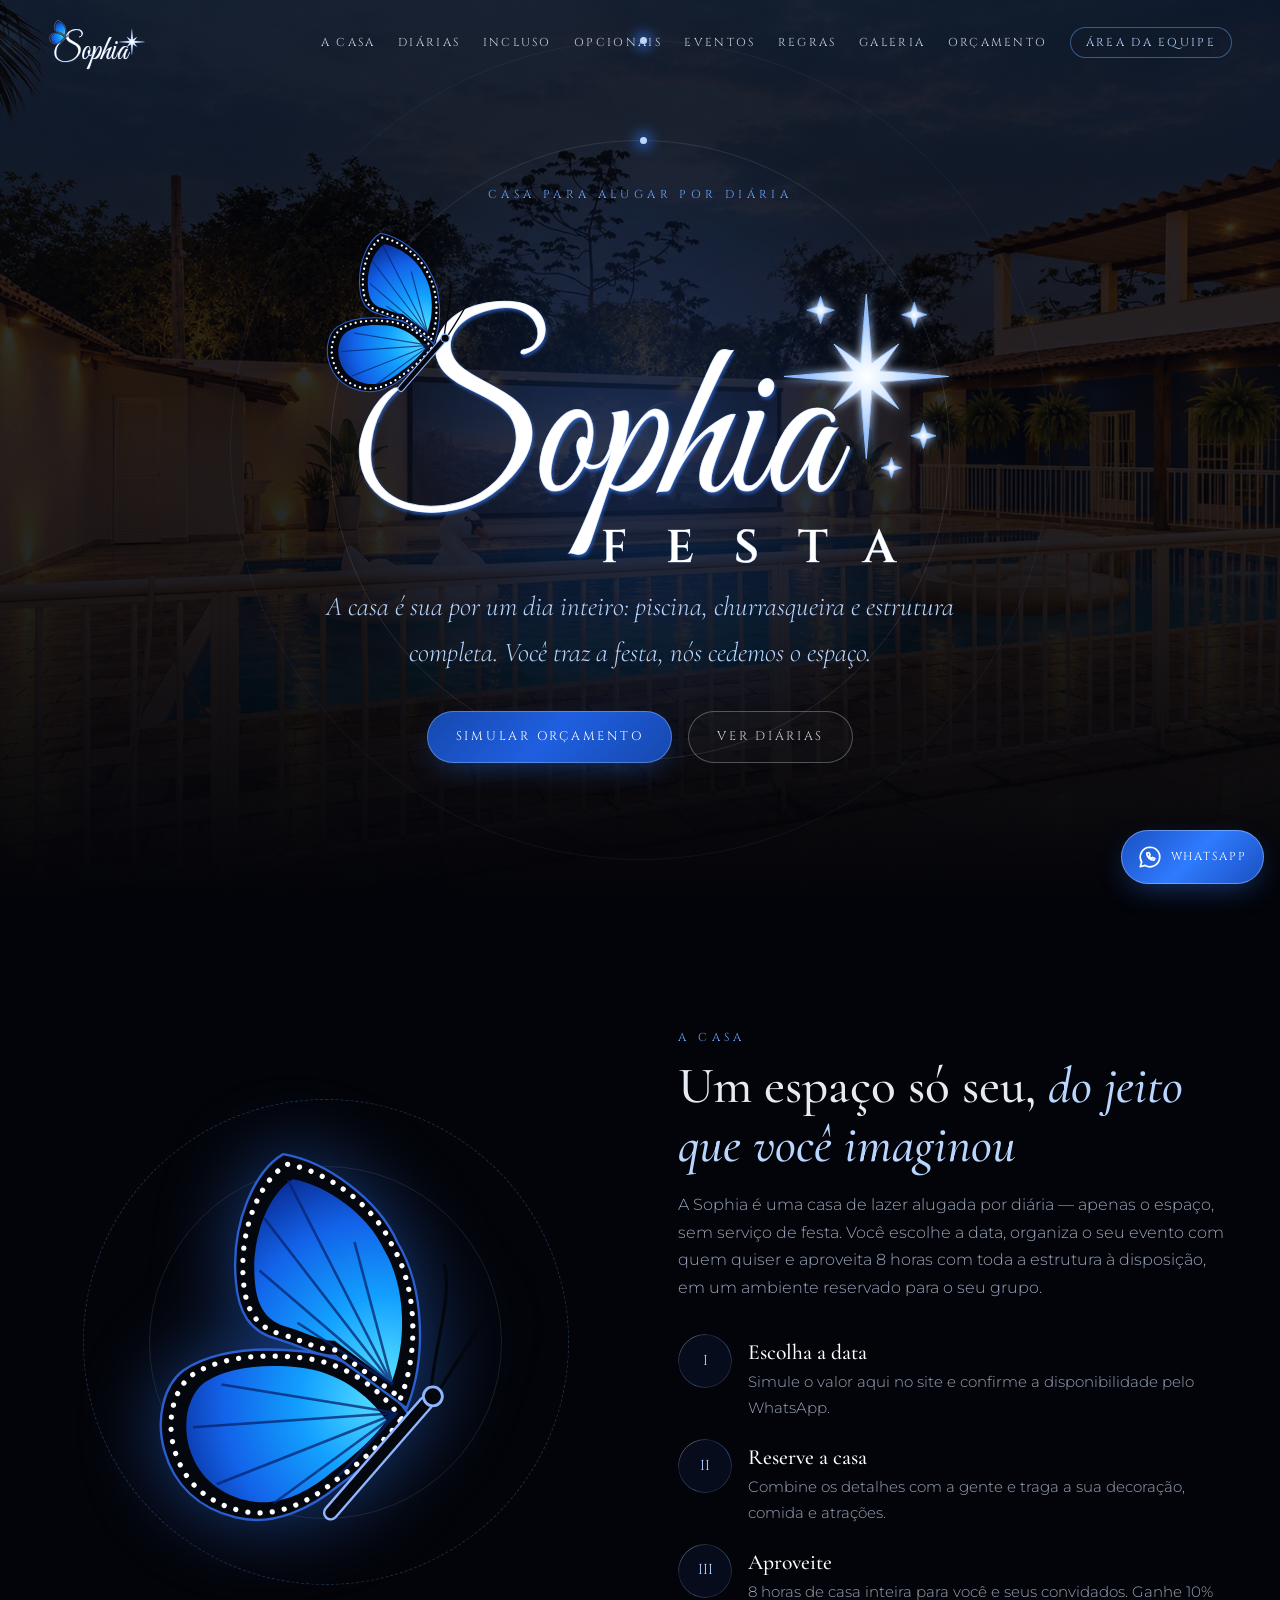
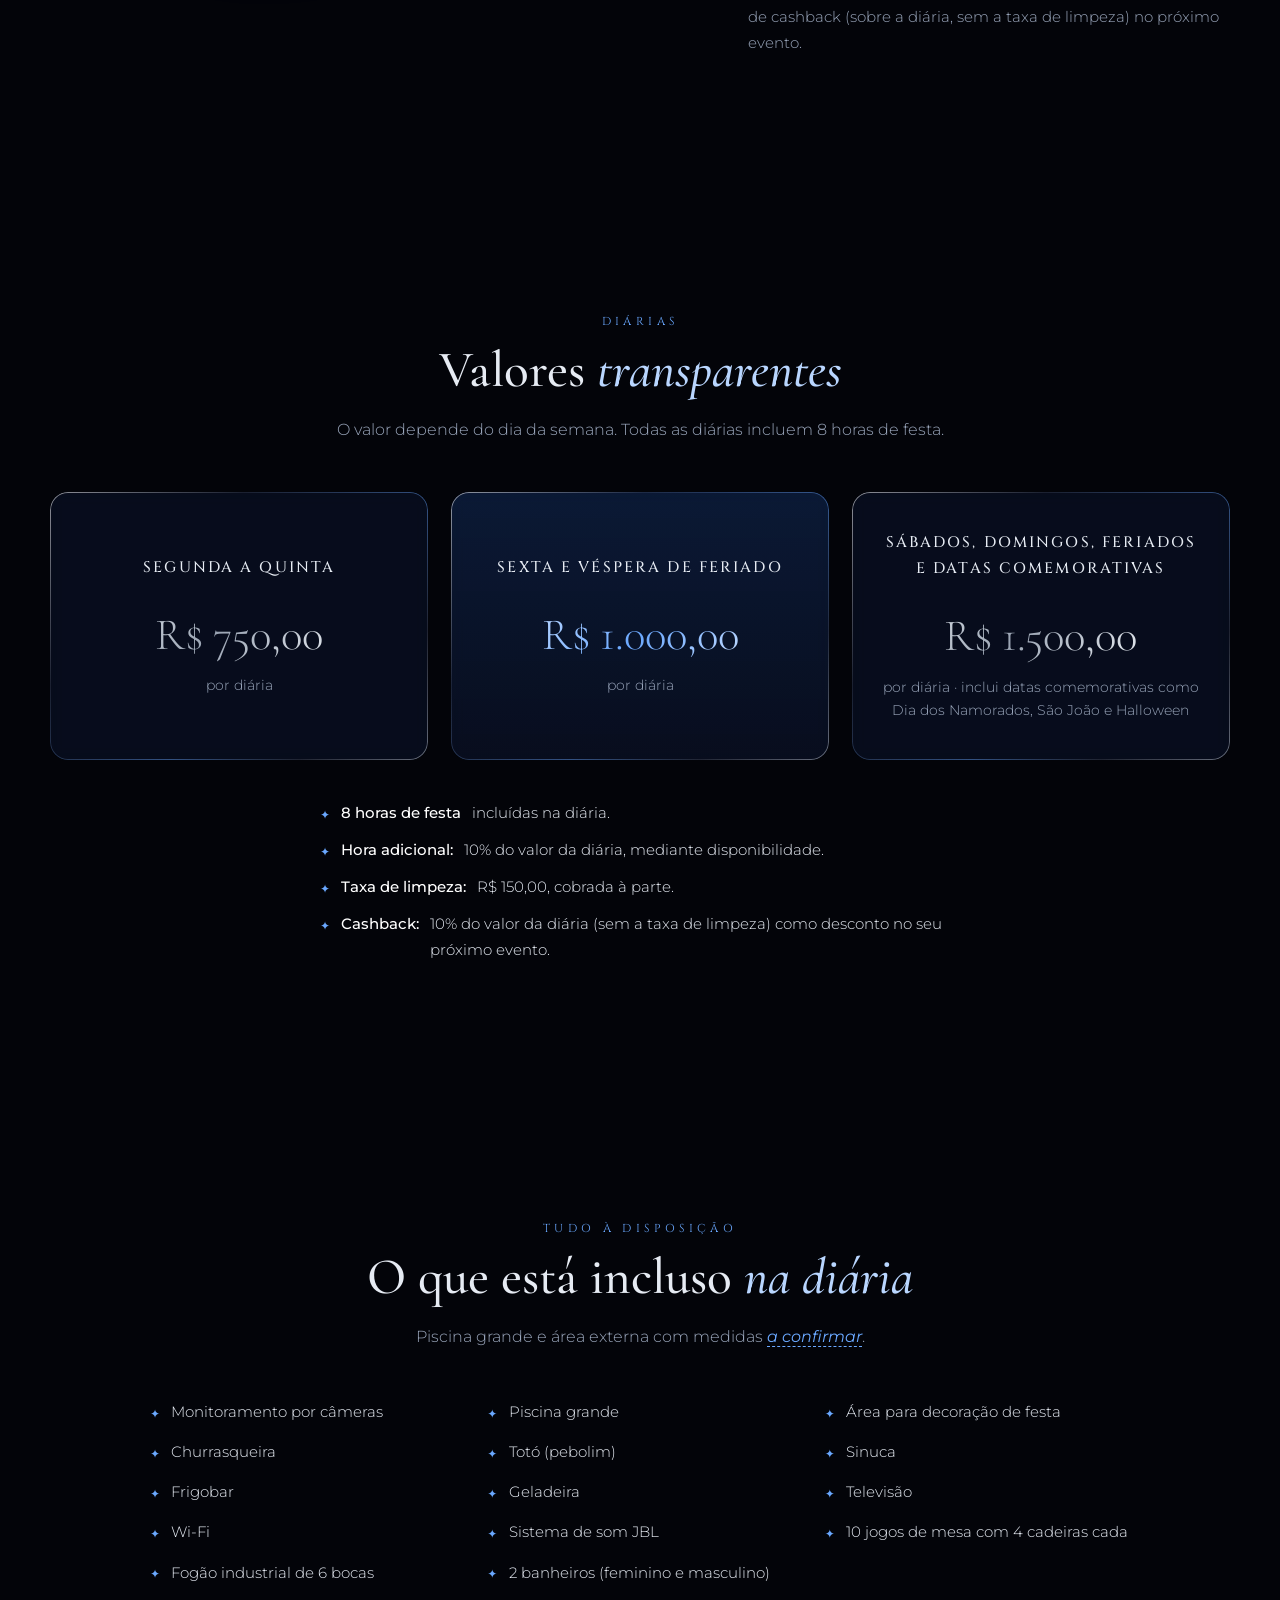
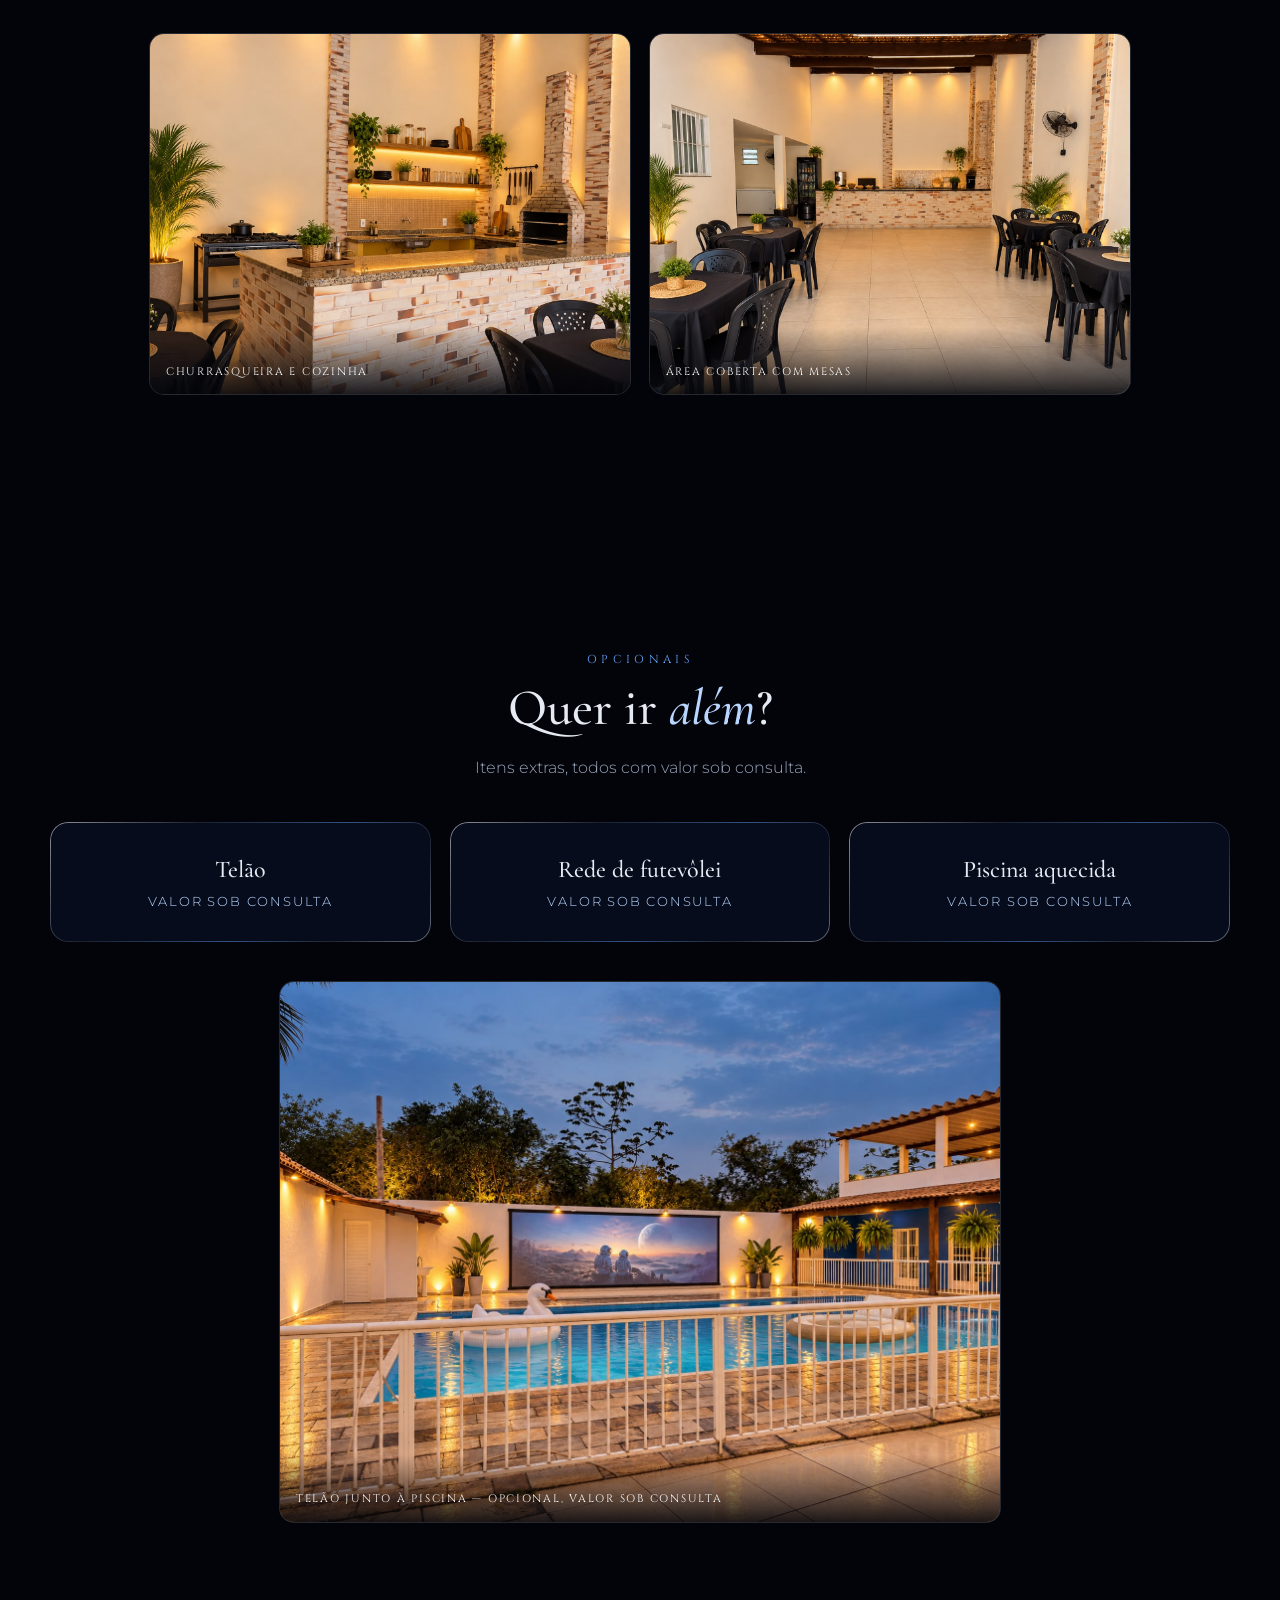
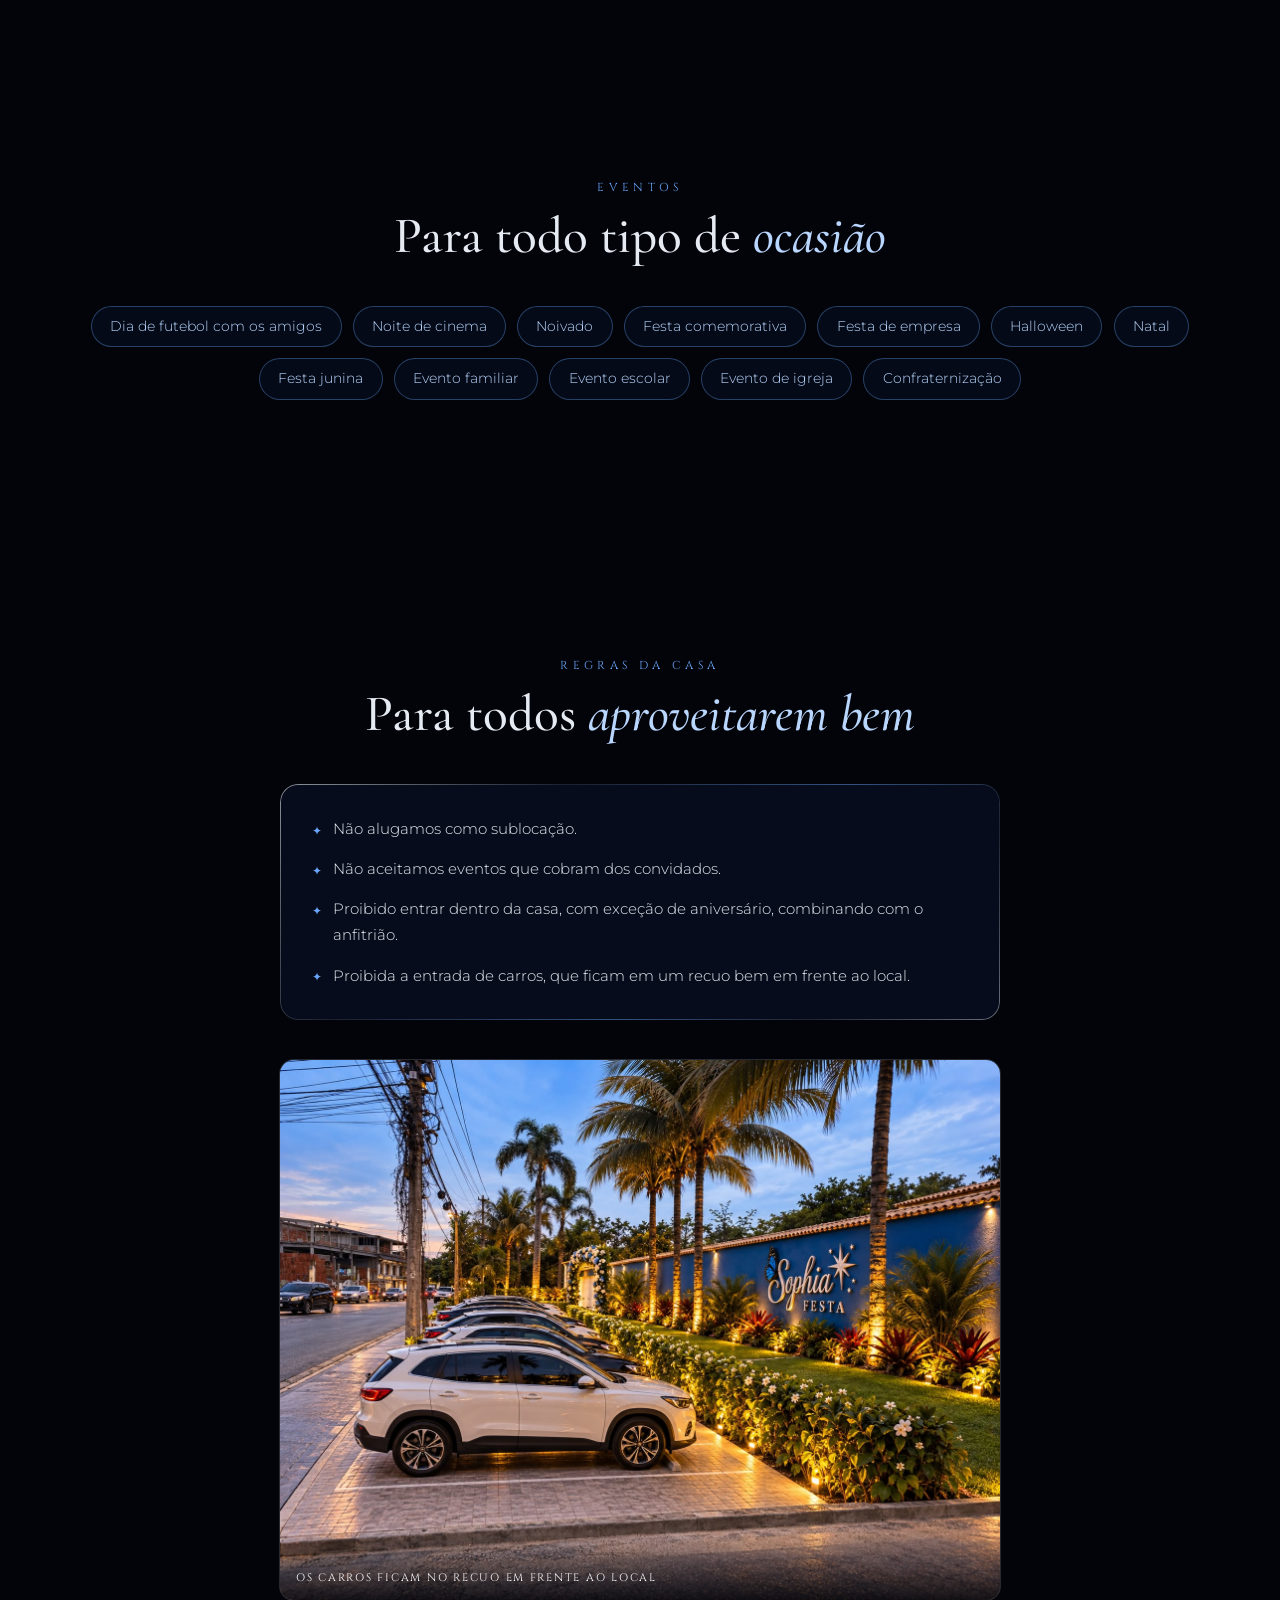
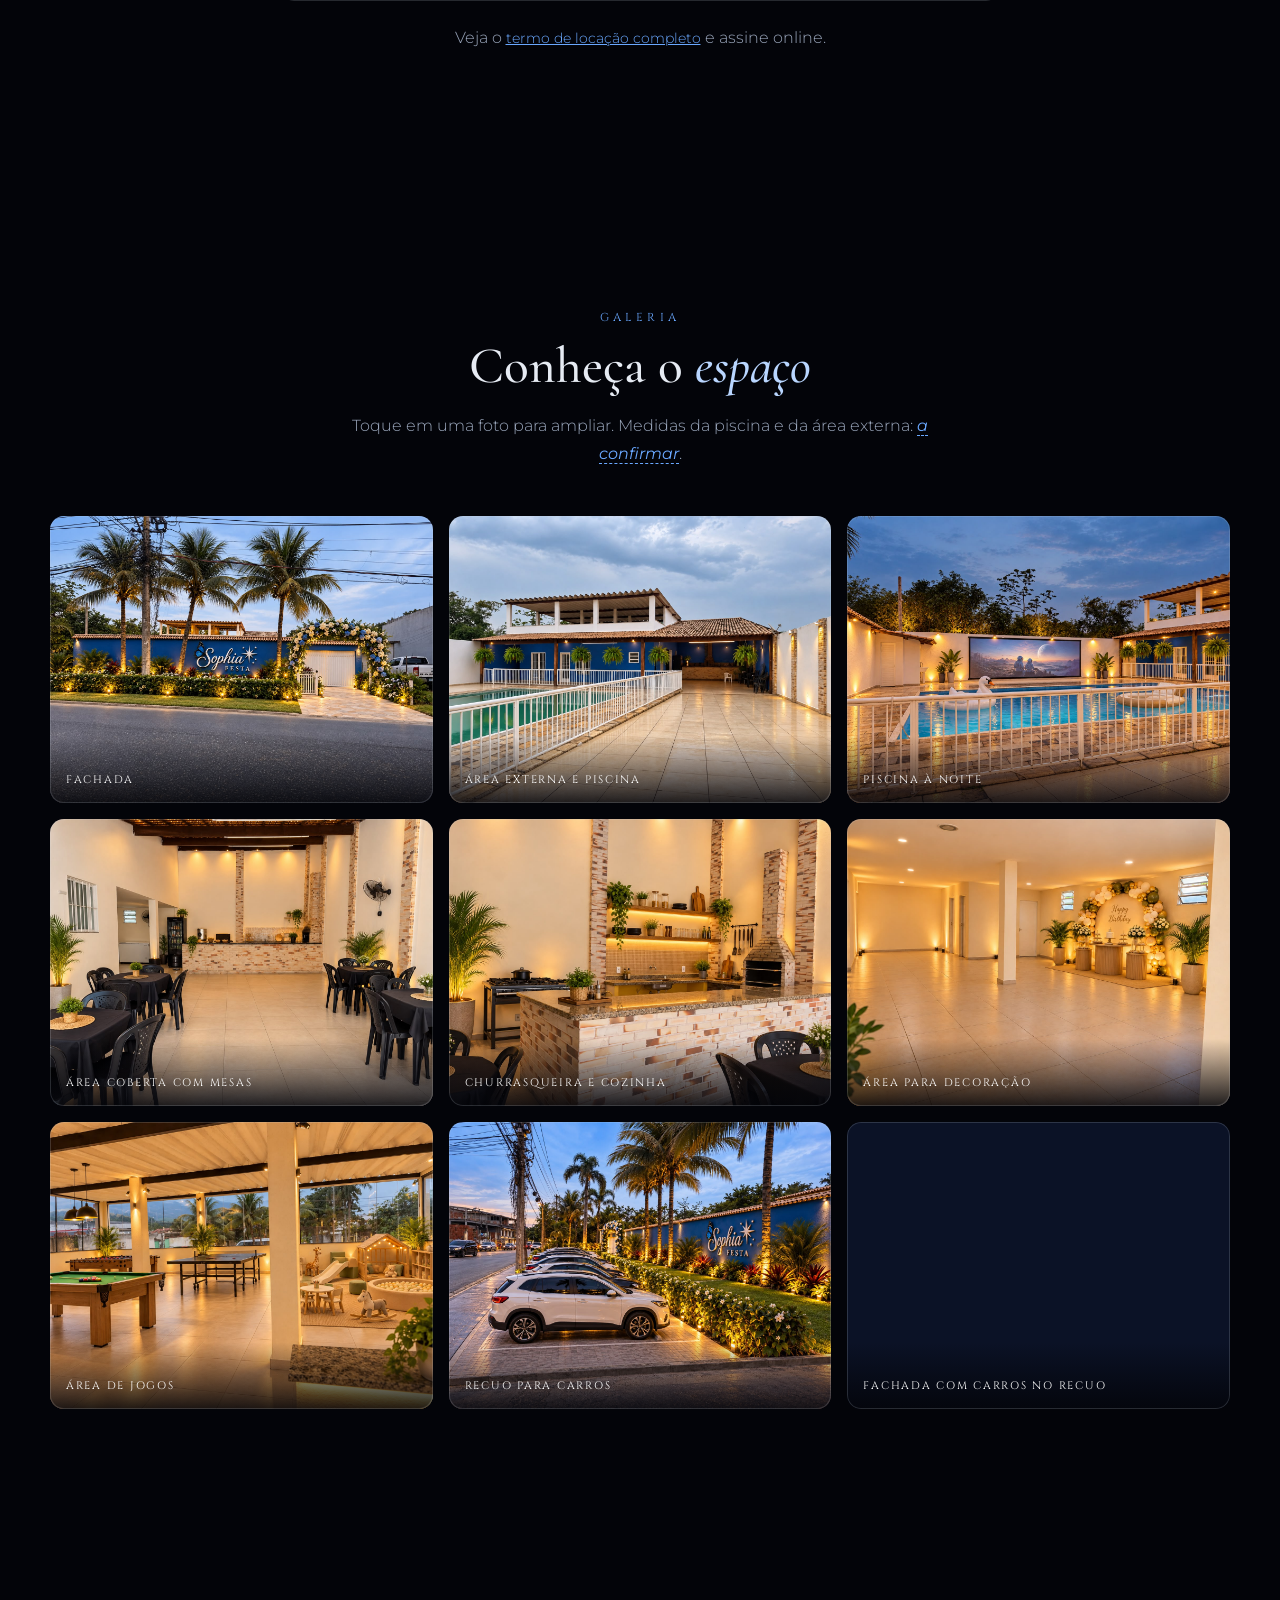
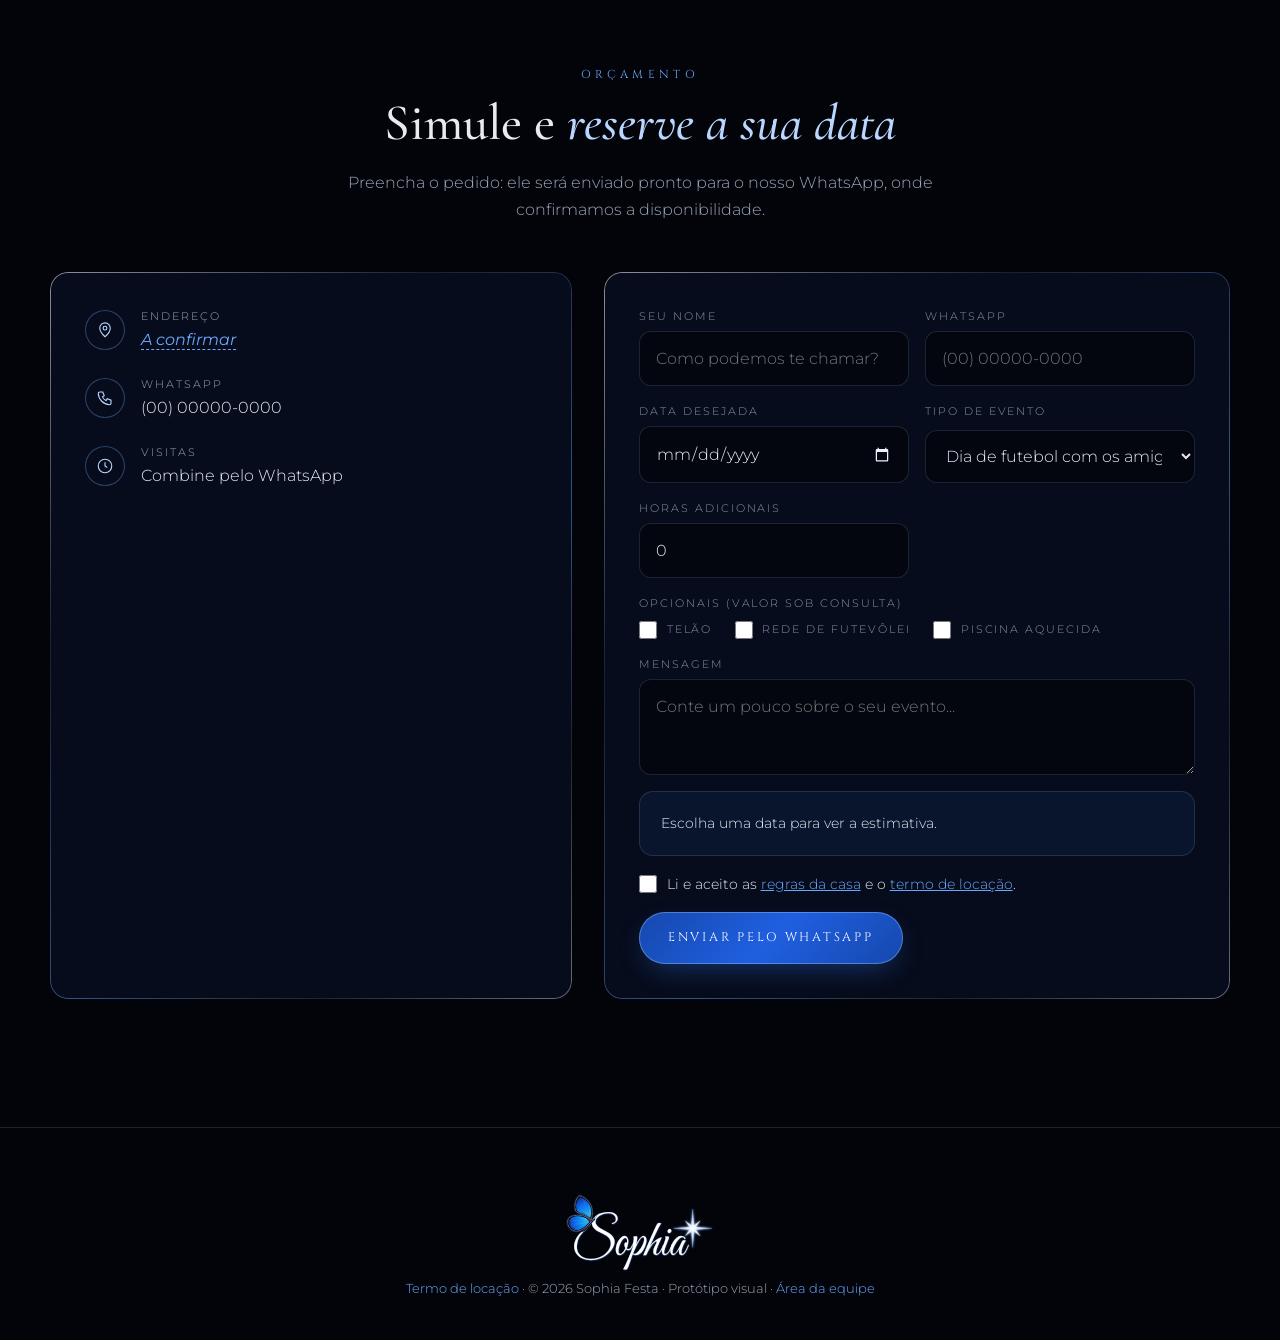
==== index.html @ 6a20c894 "Aplica a logo oficial e o nome Sophia Festa - brand.js: logo redesenhada em SVG a partir da arte ofi" ====
<!doctype html>
<html lang="pt-BR">
<head>
  <meta charset="utf-8">
  <meta name="viewport" content="width=device-width, initial-scale=1">
  <title>Sophia Festa — Casa para alugar por diária</title>
  <meta name="description" content="Sophia Festa — aluguel de casa por diária para festas, churrascos e confraternizações. Piscina, churrasqueira, som JBL e estrutura completa. Só o espaço, você faz a festa.">
  <link rel="preconnect" href="https://fonts.googleapis.com">
  <link rel="preconnect" href="https://fonts.gstatic.com" crossorigin>
  <link href="https://fonts.googleapis.com/css2?family=Cinzel:wght@400;500;600&family=Cormorant+Garamond:ital,wght@0,400;0,500;1,400;1,500&family=Great+Vibes&family=Montserrat:wght@300;400;500&display=swap" rel="stylesheet">
  <link rel="preload" as="image" href="img/piscina-telao.jpg">
  <link rel="stylesheet" href="css/style.css">
</head>
<body>
  <div class="sky"></div>
  <canvas id="stars"></canvas>
  <div id="flutter"></div>

  <!-- NAVEGAÇÃO -->
  <nav class="nav">
    <a href="#inicio" class="nav-logo" data-logo="mark" aria-label="Início"></a>
    <button class="nav-toggle" aria-label="Abrir menu" aria-expanded="false" aria-controls="nav-links"><span></span><span></span><span></span></button>
    <ul class="nav-links" id="nav-links">
      <li><a href="#essencia">A casa</a></li>
      <li><a href="#diarias">Diárias</a></li>
      <li><a href="#incluso">Incluso</a></li>
      <li><a href="#opcionais">Opcionais</a></li>
      <li><a href="#eventos">Eventos</a></li>
      <li><a href="#regras">Regras</a></li>
      <li><a href="#galeria">Galeria</a></li>
      <li><a href="#contato">Orçamento</a></li>
      <li><a href="agenda.html" class="staff-link">Área da equipe</a></li>
    </ul>
  </nav>

  <!-- HERO -->
  <header class="hero" id="inicio">
    <img class="hero-bg" src="img/piscina-telao.jpg" alt="" width="1448" height="1086" fetchpriority="high" decoding="async">
    <div class="hero-halo"></div>
    <div class="hero-ring"></div>
    <div class="hero-ring r2"></div>
    <div class="hero-inner">
      <p class="eyebrow">Casa para alugar por diária</p>
      <div data-logo="big"></div>
      <p class="hero-tagline">A casa é sua por um dia inteiro: piscina, churrasqueira e estrutura completa. Você traz a festa, nós cedemos o espaço.</p>
      <div class="hero-actions">
        <a href="#contato" class="btn btn-primary">Simular orçamento</a>
        <a href="#diarias" class="btn btn-ghost">Ver diárias</a>
      </div>
    </div>
    <div class="scroll-hint">DESCUBRA</div>
  </header>

  <!-- ESSÊNCIA -->
  <section id="essencia">
    <div class="container symbol-grid">
      <div class="symbol-art reveal">
        <div class="orbit"></div>
        <div class="orbit o2"></div>
        <div class="big-fly" data-butterfly></div>
      </div>
      <div class="reveal">
        <p class="eyebrow">A casa</p>
        <h2 class="section-title">Um espaço só seu, <em>do jeito que você imaginou</em></h2>
        <p class="lead" style="margin:0">A Sophia é uma casa de lazer alugada por diária — apenas o espaço, sem serviço de festa. Você escolhe a data, organiza o seu evento com quem quiser e aproveita 8 horas com toda a estrutura à disposição, em um ambiente reservado para o seu grupo.</p>

        <div class="stages">
          <div class="stage">
            <div class="stage-icon metal-frame">I</div>
            <div><h4>Escolha a data</h4><p>Simule o valor aqui no site e confirme a disponibilidade pelo WhatsApp.</p></div>
          </div>
          <div class="stage">
            <div class="stage-icon metal-frame">II</div>
            <div><h4>Reserve a casa</h4><p>Combine os detalhes com a gente e traga a sua decoração, comida e atrações.</p></div>
          </div>
          <div class="stage">
            <div class="stage-icon metal-frame">III</div>
            <div><h4>Aproveite</h4><p>8 horas de casa inteira para você e seus convidados. Ganhe 10% de cashback (sobre a diária, sem a taxa de limpeza) no próximo evento.</p></div>
          </div>
        </div>
      </div>
    </div>
  </section>

  <!-- DIÁRIAS -->
  <section id="diarias">
    <div class="container center">
      <p class="eyebrow reveal">Diárias</p>
      <h2 class="section-title reveal">Valores <em>transparentes</em></h2>
      <p class="lead reveal">O valor depende do dia da semana. Todas as diárias incluem 8 horas de festa.</p>

      <div class="rates">
        <div class="rate metal-frame reveal">
          <h3>Segunda a quinta</h3>
          <p class="rate-price metal-text">R$ 750,00</p>
          <p class="rate-sub">por diária</p>
        </div>
        <div class="rate featured metal-frame reveal">
          <h3>Sexta e véspera de feriado</h3>
          <p class="rate-price metal-blue-text">R$ 1.000,00</p>
          <p class="rate-sub">por diária</p>
        </div>
        <div class="rate metal-frame reveal">
          <h3>Sábados, domingos, feriados e datas comemorativas</h3>
          <p class="rate-price metal-text">R$ 1.500,00</p>
          <p class="rate-sub">por diária · inclui datas comemorativas como Dia dos Namorados, São João e Halloween</p>
        </div>
      </div>

      <ul class="terms reveal">
        <li><strong>8 horas de festa</strong> incluídas na diária.</li>
        <li><strong>Hora adicional:</strong> 10% do valor da diária, mediante disponibilidade.</li>
        <li><strong>Taxa de limpeza:</strong> R$ 150,00, cobrada à parte.</li>
        <li><strong>Cashback:</strong> 10% do valor da diária (sem a taxa de limpeza) como desconto no seu próximo evento.</li>
      </ul>
    </div>
  </section>

  <!-- O QUE ESTÁ INCLUSO -->
  <section id="incluso">
    <div class="container center">
      <p class="eyebrow reveal">Tudo à disposição</p>
      <h2 class="section-title reveal">O que está incluso <em>na diária</em></h2>
      <p class="lead reveal">Piscina grande e área externa com medidas <strong class="tbc">a confirmar</strong>.</p>
      <ul class="check-grid reveal" id="included-list"></ul>
      <div class="fig-row">
        <figure class="photo-fig reveal"><img src="img/churrasqueira-cozinha.jpg" alt="Balcão de granito com churrasqueira de tijolos e fogão industrial" width="1448" height="1086" loading="lazy" decoding="async"><figcaption>Churrasqueira e cozinha</figcaption></figure>
        <figure class="photo-fig reveal"><img src="img/salao-mesas.jpg" alt="Área coberta com mesas de toalha preta e cadeiras pretas, balcão ao fundo" width="1448" height="1086" loading="lazy" decoding="async"><figcaption>Área coberta com mesas</figcaption></figure>
      </div>
    </div>
  </section>

  <!-- OPCIONAIS -->
  <section id="opcionais">
    <div class="container center">
      <p class="eyebrow reveal">Opcionais</p>
      <h2 class="section-title reveal">Quer ir <em>além</em>?</h2>
      <p class="lead reveal">Itens extras, todos com valor sob consulta.</p>
      <div class="optionals" id="optionals-list"></div>
      <figure class="photo-fig single reveal"><img src="img/piscina-telao.jpg" alt="Piscina à noite com telão na parede ao fundo" width="1448" height="1086" loading="lazy" decoding="async"><figcaption>Telão junto à piscina — opcional, valor sob consulta</figcaption></figure>
    </div>
  </section>

  <!-- TIPOS DE EVENTO -->
  <section id="eventos">
    <div class="container center">
      <p class="eyebrow reveal">Eventos</p>
      <h2 class="section-title reveal">Para todo tipo de <em>ocasião</em></h2>
      <ul class="chips reveal" id="events-list"></ul>
    </div>
  </section>

  <!-- REGRAS -->
  <section id="regras">
    <div class="container center">
      <p class="eyebrow reveal">Regras da casa</p>
      <h2 class="section-title reveal">Para todos <em>aproveitarem bem</em></h2>
      <ul class="rules metal-frame reveal" id="rules-list"></ul>
      <figure class="photo-fig single reveal"><img src="img/recuo-estacionamento.jpg" alt="Recuo em frente ao local, com carros estacionados ao lado do muro azul com o letreiro" width="1448" height="1086" loading="lazy" decoding="async"><figcaption>Os carros ficam no recuo em frente ao local</figcaption></figure>
      <p class="lead reveal" style="margin-top:1.5rem">Veja o <a class="inline-link" href="contrato.html">termo de locação completo</a> e assine online.</p>
    </div>
  </section>

  <!-- GALERIA -->
  <section id="galeria">
    <div class="container center">
      <p class="eyebrow reveal">Galeria</p>
      <h2 class="section-title reveal">Conheça o <em>espaço</em></h2>
      <p class="lead reveal">Toque em uma foto para ampliar. Medidas da piscina e da área externa: <strong class="tbc">a confirmar</strong>.</p>
      <div class="gallery reveal" id="gallery">
        <button type="button" class="g first" data-lightbox aria-label="Ampliar foto: Fachada"><img src="img/fachada.jpg" alt="Fachada ao entardecer, com muro azul e letreiro, palmeiras e arco de flores no portão" width="1448" height="1086" loading="lazy" decoding="async"><span class="g-cap">Fachada</span></button>
        <button type="button" class="g" data-lightbox aria-label="Ampliar foto: Área externa e piscina"><img src="img/area-externa-piscina.jpg" alt="Área externa de piso com piscina cercada, varanda e terraço superior" width="1448" height="1086" loading="lazy" decoding="async"><span class="g-cap">Área externa e piscina</span></button>
        <button type="button" class="g" data-lightbox aria-label="Ampliar foto: Piscina à noite"><img src="img/piscina-telao.jpg" alt="Piscina à noite com telão na parede ao fundo" width="1448" height="1086" loading="lazy" decoding="async"><span class="g-cap">Piscina à noite</span></button>
        <button type="button" class="g" data-lightbox aria-label="Ampliar foto: Área coberta com mesas"><img src="img/salao-mesas.jpg" alt="Área coberta com mesas de toalha preta e cadeiras pretas, balcão ao fundo" width="1448" height="1086" loading="lazy" decoding="async"><span class="g-cap">Área coberta com mesas</span></button>
        <button type="button" class="g" data-lightbox aria-label="Ampliar foto: Churrasqueira e cozinha"><img src="img/churrasqueira-cozinha.jpg" alt="Balcão de granito com churrasqueira de tijolos e fogão industrial" width="1448" height="1086" loading="lazy" decoding="async"><span class="g-cap">Churrasqueira e cozinha</span></button>
        <button type="button" class="g" data-lightbox aria-label="Ampliar foto: Área para decoração"><img src="img/salao-decoracao.jpg" alt="Área interna ampla para decoração, com painel de aniversário montado" width="1448" height="1086" loading="lazy" decoding="async"><span class="g-cap">Área para decoração</span></button>
        <button type="button" class="g" data-lightbox aria-label="Ampliar foto: Área de jogos"><img src="img/area-jogos.jpg" alt="Área de jogos coberta, com sinuca e totó" width="1448" height="1086" loading="lazy" decoding="async"><span class="g-cap">Área de jogos</span></button>
        <button type="button" class="g" data-lightbox aria-label="Ampliar foto: Recuo para carros"><img src="img/recuo-estacionamento.jpg" alt="Vista lateral do recuo com carros estacionados e o muro azul com o letreiro" width="1448" height="1086" loading="lazy" decoding="async"><span class="g-cap">Recuo para carros</span></button>
        <button type="button" class="g" data-lightbox aria-label="Ampliar foto: Fachada com carros no recuo"><img src="img/fachada-recuo-carros.jpg" alt="Fachada com carros estacionados no recuo em frente ao local" width="1448" height="1086" loading="lazy" decoding="async"><span class="g-cap">Fachada com carros no recuo</span></button>
      </div>
    </div>
  </section>

  <!-- CONTATO / ORÇAMENTO -->
  <section id="contato">
    <div class="container">
      <div class="center">
        <p class="eyebrow reveal">Orçamento</p>
        <h2 class="section-title reveal">Simule e <em>reserve a sua data</em></h2>
        <p class="lead reveal">Preencha o pedido: ele será enviado pronto para o nosso WhatsApp, onde confirmamos a disponibilidade.</p>
      </div>

      <div class="contact-grid">
        <aside class="contact-info metal-frame reveal">
          <div class="info-row">
            <span class="ic"><svg viewBox="0 0 24 24" fill="none" stroke="currentColor" stroke-width="1.5"><path d="M12 21s-7-6.2-7-11.5A7 7 0 0 1 19 9.5C19 14.8 12 21 12 21z"/><circle cx="12" cy="9.5" r="2.5"/></svg></span>
            <div><small>Endereço</small><span class="tbc">A confirmar</span></div>
          </div>
          <div class="info-row">
            <span class="ic"><svg viewBox="0 0 24 24" fill="none" stroke="currentColor" stroke-width="1.5"><path d="M5 4h4l2 5-2.5 1.5a11 11 0 0 0 5 5L15 13l5 2v4a2 2 0 0 1-2 2A16 16 0 0 1 3 6a2 2 0 0 1 2-2"/></svg></span>
            <div><small>WhatsApp</small><a href="#" id="info-wa">(00) 90000-0000</a></div>
          </div>
          <div class="info-row">
            <span class="ic"><svg viewBox="0 0 24 24" fill="none" stroke="currentColor" stroke-width="1.5"><circle cx="12" cy="12" r="9"/><path d="M12 7v5l3 2"/></svg></span>
            <div><small>Visitas</small>Combine pelo WhatsApp</div>
          </div>
        </aside>

        <form class="form metal-frame reveal" id="quote-form" novalidate>
          <div class="field"><label for="q-name">Seu nome</label><input id="q-name" required autocomplete="name" placeholder="Como podemos te chamar?"></div>
          <div class="field"><label for="q-phone">WhatsApp</label><input id="q-phone" required type="tel" inputmode="tel" autocomplete="tel" placeholder="(00) 00000-0000"></div>
          <div class="field"><label for="q-date">Data desejada</label><input id="q-date" type="date" required></div>
          <div class="field"><label for="q-type">Tipo de evento</label><select id="q-type"></select></div>
          <div class="field"><label for="q-extra">Horas adicionais</label><input id="q-extra" type="number" min="0" max="8" step="1" value="0" inputmode="numeric"></div>
          <fieldset class="field full opts">
            <legend>Opcionais (valor sob consulta)</legend>
            <div id="q-opts"></div>
          </fieldset>
          <div class="field full"><label for="q-msg">Mensagem</label><textarea id="q-msg" placeholder="Conte um pouco sobre o seu evento..."></textarea></div>

          <div class="full estimate" id="q-estimate" aria-live="polite"></div>

          <label class="full check-line"><input type="checkbox" id="q-rules" required> <span>Li e aceito as <a href="#regras">regras da casa</a> e o <a href="contrato.html" target="_blank" rel="noopener">termo de locação</a>.</span></label>
          <p class="full form-error" id="q-error" role="alert" hidden></p>
          <div class="full"><button class="btn btn-primary" type="submit">Enviar pelo WhatsApp</button></div>
          <p class="full after-send" id="q-after" hidden>Pedido enviado! Já pode <a id="q-sign" href="contrato.html" target="_blank" rel="noopener">assinar o termo de locação</a>.</p>
        </form>
      </div>
    </div>
  </section>

  <footer>
    <div data-logo="mark"></div>
    <p><a href="contrato.html" style="color:var(--blue-soft)">Termo de locação</a> · © 2026 Sophia Festa · Protótipo visual · <a href="agenda.html" style="color:var(--blue-soft)">Área da equipe</a></p>
  </footer>

  <!-- Balão flutuante do WhatsApp -->
  <a class="wa-float" id="wa-float" href="#" target="_blank" rel="noopener" aria-label="Falar com a Sophia Festa pelo WhatsApp">
    <svg viewBox="0 0 24 24" fill="none" stroke="currentColor" stroke-width="1.6" stroke-linejoin="round" aria-hidden="true"><path d="M12 3a9 9 0 0 0-7.7 13.6L3 21l4.5-1.2A9 9 0 1 0 12 3z"/><path d="M9 8.5c0 3.5 3 6.5 6.500 6.500l1-1.600-2-1-.9.900c-1-.4-2-1.400-2.400-2.400l.9-.9-1-2z"/></svg>
    <span class="wa-label">WhatsApp</span>
  </a>

  <script src="js/config.js"></script>
  <script src="js/brand.js"></script>
  <script src="js/magic.js"></script>
  <script>
    (function () {
      const S = window.SOPHIA;
      const $ = (id) => document.getElementById(id);
      const brl = (v) => v.toLocaleString("pt-BR", { style: "currency", currency: "BRL" });
      const brlText = (v) => brl(v).split(String.fromCharCode(160)).join(" "); // texto do WhatsApp sem espaço não separável
      const esc = (t) => String(t).replace(/[&<>"]/g, (c) => ({ "&": "&amp;", "<": "&lt;", ">": "&gt;", '"': "&quot;" }[c]));
      const waLink = (text) => "https://wa.me/" + S.WHATSAPP + "?text=" + encodeURIComponent(text);

      // Listas vindas do config (fonte única)
      $("included-list").innerHTML = S.INCLUDED.map((t) => "<li>" + esc(t) + "</li>").join("");
      $("events-list").innerHTML = S.EVENT_TYPES.filter((t) => t !== "Outro").map((t) => "<li>" + esc(t) + "</li>").join("");
      $("rules-list").innerHTML = S.RULES.map((t) => "<li>" + esc(t) + "</li>").join("");
      $("optionals-list").innerHTML = S.OPTIONALS.map((o) =>
        '<div class="opt-card metal-frame"><h3>' + esc(o.label) + "</h3><p>Valor sob consulta</p></div>").join("");
      $("q-type").innerHTML = S.EVENT_TYPES.map((t) => "<option>" + esc(t) + "</option>").join("");
      $("q-opts").innerHTML = S.OPTIONALS.map((o) =>
        '<label class="check-line"><input type="checkbox" name="opt" value="' + esc(o.id) + '"> <span>' + esc(o.label) + "</span></label>").join("");

      // WhatsApp: balão e contato
      $("wa-float").href = waLink("Olá! Vim pelo site da Sophia Festa e gostaria de saber mais sobre o aluguel da casa.");
      const digits = S.WHATSAPP.replace(/^55/, "");
      $("info-wa").textContent = "(" + digits.slice(0, 2) + ") " + digits.slice(2, 7) + "-" + digits.slice(7);
      $("info-wa").href = waLink("Olá! Gostaria de informações sobre o aluguel da casa.");

      // Estimativa ao vivo
      const form = $("quote-form");
      const dateEl = $("q-date");
      const todayStr = new Date(Date.now() - new Date().getTimezoneOffset() * 60000).toISOString().slice(0, 10);
      dateEl.min = todayStr;
      dateEl.max = S.HOLIDAYS_MAX; // a lista de feriados só cobre até aqui
      const TIERS = { weekday: "segunda a quinta", friday: "sexta-feira", eve: "véspera de feriado", weekend: "fim de semana/feriado" };
      function tierLabel(date) {
        const tier = S.dayRate(date).tier;
        if (tier !== "friday") return TIERS[tier];
        const [y, m, d] = date.split("-").map(Number);
        return new Date(y, m - 1, d).getDay() === 5 ? TIERS.friday : TIERS.eve;
      }
      const fmtDate = (s) => s.split("-").reverse().join("/");

      function data() {
        const extraHours = Math.min(8, Math.max(0, Math.floor(Number($("q-extra").value) || 0)));
        const optionals = [...form.querySelectorAll('input[name="opt"]:checked')].map((c) => S.OPTIONALS.find((o) => o.id === c.value).label);
        return { date: dateEl.value, extraHours, optionals };
      }
      function renderEstimate() {
        const d = data();
        if (!d.date) { $("q-estimate").innerHTML = "<p>Escolha uma data para ver a estimativa.</p>"; return; }
        const q = S.quote(d), tier = tierLabel(d.date);
        $("q-estimate").innerHTML =
          '<h4>Estimativa</h4><dl>' +
          "<dt>Diária (" + tier + ", " + S.HOURS_INCLUDED + "h)</dt><dd>" + brl(q.rate) + "</dd>" +
          (d.extraHours ? "<dt>" + d.extraHours + " hora(s) adicional(is)</dt><dd>" + brl(q.extra) + "</dd>" : "") +
          "<dt>Taxa de limpeza</dt><dd>" + brl(q.cleaning) + "</dd>" +
          (d.optionals.length ? "<dt>Opcionais (" + esc(d.optionals.join(", ")) + ")</dt><dd>a consultar</dd>" : "") +
          '<dt class="total">Total estimado</dt><dd class="total">' + brl(q.total) + "</dd></dl>" +
          "<small>Horas adicionais sujeitas à disponibilidade. Sujeito à confirmação da data.</small>";
      }
      form.addEventListener("input", renderEstimate);
      form.addEventListener("change", renderEstimate);
      renderEstimate();

      // Envio: abre o WhatsApp com o pedido formatado
      form.addEventListener("submit", (e) => {
        e.preventDefault();
        const err = $("q-error");
        const d = data();
        let msg = "";
        if (!$("q-name").value.trim() || !$("q-phone").value.trim()) msg = "Preencha seu nome e WhatsApp.";
        else if ($("q-phone").value.replace(/\D/g, "").length < 10) msg = "Informe o WhatsApp com DDD (mínimo 10 dígitos).";
        else if (!d.date) msg = "Escolha a data desejada.";
        else if (d.date < todayStr) msg = "A data não pode ser anterior a hoje.";
        else if (d.date > S.HOLIDAYS_MAX) msg = "Para datas após " + fmtDate(S.HOLIDAYS_MAX) + ", fale direto conosco pelo WhatsApp.";
        else if (!/^\d{4}-\d{2}-\d{2}$/.test(d.date)) msg = "Data inválida.";
        else if (!$("q-rules").checked) msg = "É preciso aceitar as regras da casa para enviar.";
        err.hidden = !msg; err.textContent = msg;
        if (msg) return;

        const q = S.quote(d), tier = tierLabel(d.date);
        const lines = [
          "*Pedido de orçamento — Sophia Festa*",
          "Nome: " + $("q-name").value.trim(),
          "WhatsApp: " + $("q-phone").value.trim(),
          "Data: " + fmtDate(d.date) + " (" + tier + ")",
          "Tipo de evento: " + $("q-type").value,
          "Horas adicionais: " + d.extraHours,
          "Opcionais: " + (d.optionals.length ? d.optionals.join(", ") + " (valor a consultar)" : "nenhum"),
          "",
          "Diária (" + S.HOURS_INCLUDED + "h): " + brlText(q.rate),
          "Horas adicionais: " + brlText(q.extra),
          "Taxa de limpeza: " + brlText(q.cleaning),
          "*Total estimado: " + brlText(q.total) + "*",
        ];
        if ($("q-msg").value.trim()) lines.push("", "Mensagem: " + $("q-msg").value.trim());
        lines.push("", "Li e aceito as regras da casa.");
        window.open(waLink(lines.join("\n")), "_blank", "noopener");
        $("q-sign").href = "contrato.html?" + new URLSearchParams({ date: d.date, type: $("q-type").value }).toString();
        $("q-after").hidden = false;
        showToast("Abrindo o WhatsApp com o seu pedido!");
      });
    })();
  </script>
</body>
</html>
---- css/style.css ----
/* =========================================================
   Sophia Festa — identidade: preto, azul e metal
   ========================================================= */
:root {
  --black: #030409;
  --night: #070b17;
  --deep: #0b1226;
  --panel: rgba(12, 20, 44, 0.55);
  --blue: #2f7bff;
  --blue-soft: #6aa8ff;
  --blue-ice: #b9d6ff;
  --blue-glow: rgba(47, 123, 255, 0.45);
  --silver: #c9d1dc;
  --silver-dim: #8a94a6;
  --text: #e6ebf3;
  --muted: #9aa6bb;
  --line: rgba(185, 214, 255, 0.14);

  --metal: linear-gradient(135deg, #f4f7fb 0%, #9aa4b3 22%, #eef2f7 42%, #6f7a8c 62%, #dfe5ee 80%, #a7b1bf 100%);
  --metal-blue: linear-gradient(135deg, #e8f1ff 0%, #6aa8ff 25%, #dbe9ff 45%, #1f5fd6 65%, #b9d6ff 85%, #3a7dff 100%);

  --font-script: "Great Vibes", cursive;
  --font-display: "Cinzel", serif;
  --font-serif: "Cormorant Garamond", serif;
  --font-body: "Montserrat", system-ui, sans-serif;

  --radius: 18px;
}

* { box-sizing: border-box; margin: 0; padding: 0; }
html { scroll-behavior: smooth; }
body {
  background: var(--black);
  color: var(--text);
  font-family: var(--font-body);
  font-weight: 300;
  line-height: 1.7;
  overflow-x: hidden;
}
img, svg { display: block; max-width: 100%; }
a { color: inherit; text-decoration: none; }
button, input, select, textarea { font: inherit; color: inherit; }

/* ---------- fundo mágico ---------- */
.sky {
  position: fixed; inset: 0; z-index: -2; pointer-events: none;
  background:
    radial-gradient(1200px 700px at 80% -10%, rgba(47,123,255,.18), transparent 60%),
    radial-gradient(900px 600px at -10% 30%, rgba(30,70,180,.14), transparent 60%),
    radial-gradient(800px 800px at 50% 120%, rgba(47,123,255,.12), transparent 60%),
    var(--black);
}
#stars, #flutter {
  position: fixed; inset: 0; pointer-events: none;
}
#stars { z-index: -1; }
#flutter { z-index: 5; }

.mini-fly {
  position: absolute; width: 18px; height: 18px;
  opacity: 0; will-change: transform, opacity;
  filter: drop-shadow(0 0 6px var(--blue-glow));
}
.mini-fly .wing-l, .mini-fly .wing-r { transform-origin: 50% 50%; animation: flap .28s ease-in-out infinite alternate; }
.mini-fly .wing-r { animation-delay: .02s; }

@keyframes flap {
  from { transform: scaleX(1); }
  to   { transform: scaleX(.25); }
}

/* ---------- textos metálicos ---------- */
.metal-text {
  background: var(--metal);
  background-size: 200% 200%;
  -webkit-background-clip: text; background-clip: text;
  color: transparent;
  animation: shine 8s ease-in-out infinite;
}
.metal-blue-text {
  background: var(--metal-blue);
  background-size: 200% 200%;
  -webkit-background-clip: text; background-clip: text;
  color: transparent;
  animation: shine 9s ease-in-out infinite;
}
@keyframes shine {
  0%,100% { background-position: 0% 50%; }
  50% { background-position: 100% 50%; }
}

.eyebrow {
  font-family: var(--font-display);
  letter-spacing: .38em; text-transform: uppercase;
  font-size: .72rem; color: var(--blue-soft);
}
.section-title {
  font-family: var(--font-serif);
  font-weight: 500; font-size: clamp(2rem, 4.5vw, 3.2rem);
  line-height: 1.15; margin: .6rem 0 1rem;
}
.section-title em { font-style: italic; color: var(--blue-ice); }

.divider {
  display: flex; align-items: center; gap: 14px; justify-content: center;
  margin: 1.2rem auto; color: var(--blue-soft);
}
.divider::before, .divider::after {
  content: ""; height: 1px; width: 80px;
  background: linear-gradient(90deg, transparent, var(--silver-dim), transparent);
}
.divider svg { width: 22px; height: 22px; }

/* ---------- botões ---------- */
.btn {
  position: relative; display: inline-flex; align-items: center; gap: .6rem;
  padding: .95rem 1.8rem; border-radius: 999px; border: 0; cursor: pointer;
  font-family: var(--font-display); font-size: .78rem; letter-spacing: .22em; text-transform: uppercase;
  transition: transform .3s, box-shadow .3s;
}
.btn-primary {
  color: #fff;
  background: linear-gradient(135deg, #1648ad, #1f5fe0 50%, #1648ad);
  box-shadow: 0 0 0 1px rgba(185,214,255,.35) inset, 0 10px 30px -10px var(--blue-glow);
}
.btn-primary:hover { transform: translateY(-2px); box-shadow: 0 0 0 1px rgba(185,214,255,.6) inset, 0 16px 40px -10px var(--blue-glow); }
.btn-ghost {
  color: var(--silver);
  background: rgba(255,255,255,.02);
  box-shadow: 0 0 0 1px rgba(201,209,220,.35) inset;
}
.btn-ghost:hover { color: #fff; box-shadow: 0 0 0 1px rgba(201,209,220,.8) inset; transform: translateY(-2px); }

/* moldura metálica reutilizável */
.metal-frame {
  position: relative;
  background: var(--panel);
  border-radius: var(--radius);
  backdrop-filter: blur(8px);
}
.metal-frame::before {
  content: ""; position: absolute; inset: 0; border-radius: inherit; padding: 1px;
  background: linear-gradient(135deg, rgba(255,255,255,.55), rgba(140,150,170,.15) 30%, rgba(106,168,255,.45) 60%, rgba(255,255,255,.1) 80%, rgba(201,209,220,.5));
  -webkit-mask: linear-gradient(#000 0 0) content-box, linear-gradient(#000 0 0);
  -webkit-mask-composite: xor; mask-composite: exclude;
  pointer-events: none;
}

/* ---------- navegação ---------- */
.nav {
  position: fixed; top: 0; left: 0; right: 0; z-index: 20;
  display: flex; align-items: center; justify-content: space-between;
  padding: 1.1rem clamp(1rem, 4vw, 3rem);
  transition: background .4s, padding .4s, box-shadow .4s;
}
.nav.scrolled {
  background: rgba(3,4,9,.78); backdrop-filter: blur(12px);
  padding-top: .7rem; padding-bottom: .7rem;
  box-shadow: 0 1px 0 var(--line);
}
.nav-logo { display: flex; align-items: center; gap: .5rem; }
.nav-logo .logo-mark { height: 46px; width: auto; }
.nav-links { display: flex; gap: 1.4rem; list-style: none; align-items: center; }
.nav-links a {
  font-family: var(--font-display); font-size: .72rem; letter-spacing: .2em; text-transform: uppercase;
  color: var(--silver); position: relative; padding: .3rem 0;
}
.nav-links a::after {
  content: ""; position: absolute; left: 0; right: 0; bottom: -2px; height: 1px;
  background: var(--blue-soft); transform: scaleX(0); transition: transform .3s;
}
.nav-links a:hover { color: #fff; }
.nav-links a:hover::after { transform: scaleX(1); }
.nav-links .staff-link {
  padding: .5rem 1rem; border-radius: 999px; box-shadow: 0 0 0 1px rgba(106,168,255,.45) inset; color: var(--blue-ice);
}
.nav-links .staff-link::after { display: none; }
.nav-toggle { display: none; background: none; border: 0; cursor: pointer; width: 40px; height: 40px; }
.nav-toggle span { display: block; height: 1px; width: 26px; margin: 6px auto; background: var(--silver); }

/* ---------- logo ---------- */
.logo-mark { overflow: visible; }
.logo-big { width: min(640px, 92vw); height: auto; margin: 0 auto; }
.logo-big .logo-butterfly .wing-l, .logo-big .logo-butterfly .wing-r,
.logo-mark .logo-butterfly .wing-l, .logo-mark .logo-butterfly .wing-r {
  transform-box: fill-box;
  animation: soft-flap 3.2s ease-in-out infinite;
}
.logo-butterfly .wing-l { transform-origin: 100% 70%; }
@keyframes soft-flap {
  0%, 70%, 100% { transform: scaleX(1); }
  80% { transform: scaleX(.55); }
  90% { transform: scaleX(1); }
}

/* ---------- hero ---------- */
.hero {
  min-height: 100vh; min-height: 100svh;
  display: grid; place-items: center; text-align: center;
  padding: 7rem 1rem 4rem; position: relative; overflow: hidden;
}
.hero-inner { position: relative; z-index: 2; }
.hero .eyebrow { margin-bottom: 1rem; }
.hero-tagline {
  font-family: var(--font-serif); font-style: italic;
  font-size: clamp(1.2rem, 2.6vw, 1.7rem); color: var(--blue-ice);
  margin: .4rem auto 2.2rem; max-width: 640px;
}
.hero-actions { display: flex; flex-wrap: wrap; gap: 1rem; justify-content: center; }
.hero-halo {
  position: absolute; width: min(760px, 120vw); aspect-ratio: 1; border-radius: 50%;
  background: radial-gradient(circle, rgba(47,123,255,.22), transparent 62%);
  filter: blur(10px); z-index: 1; animation: breathe 7s ease-in-out infinite;
}
.hero-ring {
  position: absolute; width: min(620px, 100vw); aspect-ratio: 1; border-radius: 50%;
  border: 1px solid rgba(201,209,220,.12); z-index: 1;
  animation: spin 60s linear infinite;
}
.hero-ring::after {
  content: ""; position: absolute; top: -4px; left: 50%; width: 7px; height: 7px; border-radius: 50%;
  background: var(--blue-ice); box-shadow: 0 0 14px 3px var(--blue);
}
.hero-ring.r2 { width: min(820px, 130vw); animation-duration: 90s; animation-direction: reverse; border-color: rgba(106,168,255,.08); }
@keyframes spin { to { transform: rotate(360deg); } }
@keyframes breathe { 50% { transform: scale(1.08); opacity: .8; } }

.scroll-hint {
  position: absolute; bottom: 2rem; left: 50%; transform: translateX(-50%); z-index: 2;
  font-family: var(--font-display); font-size: .62rem; letter-spacing: .3em; color: var(--silver-dim);
  display: flex; flex-direction: column; align-items: center; gap: .6rem;
}
.scroll-hint::after {
  content: ""; width: 1px; height: 40px;
  background: linear-gradient(var(--blue-soft), transparent);
  animation: drip 2.2s ease-in-out infinite;
}
@keyframes drip { 0% { transform: scaleY(0); transform-origin: top; } 50% { transform: scaleY(1); transform-origin: top; } 51% { transform-origin: bottom; } 100% { transform: scaleY(0); transform-origin: bottom; } }

/* ---------- seções ---------- */
section { padding: clamp(5rem, 10vw, 8rem) clamp(1rem, 5vw, 3rem); position: relative; }
.container { max-width: 1180px; margin: 0 auto; }
.center { text-align: center; }
.lead { color: var(--muted); max-width: 640px; margin: 0 auto; font-size: 1.02rem; }

/* simbolismo */
.symbol-grid {
  display: grid; grid-template-columns: 1fr 1fr; gap: clamp(2rem, 6vw, 5rem); align-items: center;
}
.symbol-art { position: relative; aspect-ratio: 1; display: grid; place-items: center; }
.symbol-art .orbit {
  position: absolute; inset: 6%; border-radius: 50%;
  border: 1px dashed rgba(106,168,255,.25); animation: spin 80s linear infinite;
}
.symbol-art .orbit.o2 { inset: 18%; border-style: solid; border-color: rgba(201,209,220,.12); animation-duration: 50s; animation-direction: reverse; }
.symbol-art .big-fly { width: 62%; filter: drop-shadow(0 0 40px rgba(47,123,255,.45)); animation: float 6s ease-in-out infinite; }
@keyframes float { 50% { transform: translateY(-14px); } }

.stages { display: grid; gap: 1.1rem; margin-top: 2rem; }
.stage { display: grid; grid-template-columns: 54px 1fr; gap: 1rem; align-items: start; }
.stage-icon {
  width: 54px; height: 54px; border-radius: 50%; display: grid; place-items: center;
  font-family: var(--font-display); color: var(--blue-ice); font-size: .9rem;
}
.stage h4 { font-family: var(--font-serif); font-size: 1.35rem; font-weight: 500; color: #fff; }
.stage p { color: var(--muted); font-size: .93rem; }

/* diárias */
.rates { display: grid; grid-template-columns: repeat(3, 1fr); gap: 1.4rem; margin-top: 3rem; align-items: stretch; }
.rate { padding: 2.4rem 1.6rem; display: flex; flex-direction: column; justify-content: center; text-align: center; }
.rate.featured { background: linear-gradient(180deg, rgba(47,123,255,.18), rgba(12,20,44,.6)); transform: translateY(-12px); }
.rate h3 { font-family: var(--font-display); font-size: .95rem; letter-spacing: .14em; font-weight: 500; text-transform: uppercase; }
.rate-price { font-family: var(--font-serif); font-size: clamp(2.2rem, 5vw, 2.8rem); margin: 1rem 0 .1rem; }
.rate-sub { color: var(--muted); font-size: .85rem; }
.terms { list-style: none; max-width: 640px; margin: 2.5rem auto 0; display: grid; gap: .7rem; text-align: left; }
.terms li, .check-grid li, .rules li { display: flex; gap: .7rem; font-size: .95rem; }
.terms li::before, .check-grid li::before, .rules li::before { content: "✦"; color: var(--blue-soft); font-size: .75rem; margin-top: .3rem; flex: none; }
.terms strong { color: #fff; font-weight: 500; }

/* incluso, opcionais, eventos, regras */
.check-grid { list-style: none; display: grid; grid-template-columns: repeat(3, 1fr); gap: .9rem 2rem; margin: 3rem auto 0; text-align: left; max-width: 980px; }
.optionals { display: grid; grid-template-columns: repeat(3, 1fr); gap: 1.2rem; margin-top: 2.5rem; }
.opt-card { padding: 1.8rem 1rem; }
.opt-card h3 { font-family: var(--font-serif); font-weight: 500; font-size: 1.5rem; }
.opt-card p { color: var(--blue-ice); font-size: .8rem; letter-spacing: .14em; text-transform: uppercase; }
.chips { list-style: none; display: flex; flex-wrap: wrap; justify-content: center; gap: .7rem; margin-top: 2.5rem; }
.chips li { padding: .55rem 1.2rem; border-radius: 999px; font-size: .88rem; color: var(--blue-ice); box-shadow: 0 0 0 1px rgba(106,168,255,.35) inset; background: rgba(47,123,255,.06); }
.rules { list-style: none; max-width: 720px; margin: 2.5rem auto 0; padding: 2rem; display: grid; gap: .9rem; text-align: left; }
.tbc { color: var(--blue-soft); font-weight: 400; font-style: italic; border-bottom: 1px dashed var(--blue-soft); }

/* hero com foto */
.hero-bg { position: absolute; inset: 0; width: 100%; height: 100%; object-fit: cover; object-position: center 45%; z-index: 0; }
.hero::before {
  content: ""; position: absolute; inset: 0; z-index: 1; pointer-events: none;
  background: linear-gradient(180deg, rgba(3,4,9,.78), rgba(3,4,9,.86) 60%, var(--black));
}

/* fotos nas seções */
.fig-row { display: grid; grid-template-columns: repeat(2, 1fr); gap: 1.2rem; margin: 3rem auto 0; max-width: 980px; }
.photo-fig { margin: 0; border-radius: 14px; overflow: hidden; position: relative; text-align: left; box-shadow: 0 0 0 1px rgba(201,209,220,.18); }
.photo-fig.single { max-width: 720px; margin: 2.5rem auto 0; }
.photo-fig img, .gallery .g img { display: block; width: 100%; height: auto; aspect-ratio: 4 / 3; object-fit: cover; }
.photo-fig figcaption, .g-cap {
  position: absolute; left: 0; right: 0; bottom: 0; padding: 2.2rem 1rem .8rem;
  background: linear-gradient(transparent, rgba(3,4,9,.88));
  font-family: var(--font-display); font-size: .68rem; letter-spacing: .16em; text-transform: uppercase; color: #fff; text-align: left;
}

/* galeria */
.gallery { display: grid; grid-template-columns: repeat(3, 1fr); gap: 1rem; margin-top: 3rem; }
.gallery .g {
  position: relative; overflow: hidden; border-radius: 14px; padding: 0; border: 0; background: var(--deep); cursor: zoom-in; display: block;
}
.gallery .g img { transition: transform 1s; }
.gallery .g:hover img { transform: scale(1.05); }
.gallery .g:focus-visible { outline: 2px solid var(--blue-ice); outline-offset: 3px; }
.gallery .g::after { content: ""; position: absolute; inset: 0; border-radius: inherit; box-shadow: inset 0 0 0 1px rgba(201,209,220,.18); pointer-events: none; }

/* lightbox */
.lb { position: fixed; inset: 0; z-index: 100; display: grid; place-items: center; padding: 3.5rem 3.5rem 4.5rem; background: rgba(3,4,9,.94); opacity: 0; transition: opacity .3s; }
.lb[hidden] { display: none; }
.lb.open { opacity: 1; }
.lb figure { margin: 0; max-width: min(1100px, 100%); max-height: 100%; display: grid; gap: .8rem; justify-items: center; }
.lb img { max-width: 100%; max-height: calc(100vh - 11rem); max-height: calc(100dvh - 11rem); width: auto; height: auto; border-radius: 10px; }
.lb figcaption { color: var(--silver); font-family: var(--font-display); font-size: .75rem; letter-spacing: .16em; text-transform: uppercase; text-align: center; }
.lb button {
  position: absolute; width: 46px; height: 46px; border-radius: 50%; border: 0; cursor: pointer; color: #fff; font-size: 1.4rem; line-height: 1;
  background: rgba(12,20,44,.8); box-shadow: 0 0 0 1px rgba(185,214,255,.45) inset;
}
.lb button:hover { background: rgba(47,123,255,.4); }
.lb button:focus-visible { outline: 2px solid var(--blue-ice); outline-offset: 2px; }
.lb-close { top: .8rem; right: .8rem; }
.lb-prev { left: .6rem; top: 50%; transform: translateY(-50%); }
.lb-next { right: .6rem; top: 50%; transform: translateY(-50%); }
body.lb-lock { overflow: hidden; }

/* contato */
.contact-grid { display: grid; grid-template-columns: 1fr 1.2fr; gap: 2rem; margin-top: 3rem; }
.contact-grid > * { min-width: 0; }
.contact-info { padding: 2.2rem; display: grid; gap: 1.4rem; align-content: start; }
.info-row { display: grid; grid-template-columns: 40px 1fr; gap: 1rem; align-items: center; }
.info-row .ic { width: 40px; height: 40px; border-radius: 50%; display: grid; place-items: center; color: var(--blue-ice); box-shadow: 0 0 0 1px rgba(106,168,255,.35) inset; }
.info-row .ic svg { width: 18px; height: 18px; }
.info-row small { display: block; font-size: .68rem; letter-spacing: .18em; text-transform: uppercase; color: var(--muted); }

.form { padding: 2.2rem; display: grid; grid-template-columns: repeat(2, minmax(0, 1fr)); gap: 1rem; }
.form > * { min-width: 0; }
.field input, .field select, .field textarea { width: 100%; min-width: 0; }
.form .full { grid-column: 1 / -1; }
.field { display: grid; gap: .35rem; }
.field label { font-size: .68rem; letter-spacing: .18em; text-transform: uppercase; color: var(--silver-dim); }
.field input, .field select, .field textarea {
  background: rgba(3,4,9,.6); border: 1px solid var(--line); border-radius: 12px;
  padding: .8rem 1rem; outline: none; transition: border-color .3s, box-shadow .3s;
}
.field textarea { resize: vertical; min-height: 96px; }
.field select option { background: var(--deep); }
.field input:focus, .field select:focus, .field textarea:focus {
  border-color: var(--blue-soft); box-shadow: 0 0 0 3px rgba(47,123,255,.18);
}
input[type="date"]::-webkit-calendar-picker-indicator,
input[type="time"]::-webkit-calendar-picker-indicator { filter: invert(.8) sepia(1) hue-rotate(180deg); cursor: pointer; }

.form fieldset.opts { border: 0; min-width: 0; }
.opts legend { font-size: .68rem; letter-spacing: .18em; text-transform: uppercase; color: var(--silver-dim); margin-bottom: .5rem; }
.opts > div { display: flex; flex-wrap: wrap; gap: .6rem 1.4rem; }
.check-line { display: flex; align-items: center; gap: .6rem; font-size: .9rem; cursor: pointer; }
.check-line input { width: 18px; height: 18px; accent-color: var(--blue); flex: none; }
.check-line a { color: var(--blue-soft); text-decoration: underline; }
.estimate { padding: 1.2rem 1.3rem; border-radius: 14px; background: rgba(47,123,255,.08); border: 1px solid var(--line); font-size: .9rem; }
.estimate h4 { font-family: var(--font-display); font-weight: 500; font-size: .75rem; letter-spacing: .22em; text-transform: uppercase; color: var(--blue-soft); margin-bottom: .5rem; }
.estimate dl { display: grid; grid-template-columns: 1fr auto; gap: .3rem 1rem; }
.estimate dd { text-align: right; }
.estimate .total { color: #fff; font-weight: 500; border-top: 1px solid var(--line); padding-top: .5rem; margin-top: .3rem; }
.estimate small { display: block; margin-top: .6rem; color: var(--muted); font-size: .75rem; }
.after-send, .inline-link { color: var(--muted); font-size: .9rem; }
.after-send a, .inline-link { color: var(--blue-soft); text-decoration: underline; }
.form-error { color: #ff9aa8; font-size: .85rem; }

/* balão flutuante do WhatsApp */
.wa-float {
  position: fixed; right: max(1rem, env(safe-area-inset-right)); bottom: max(1rem, env(safe-area-inset-bottom)); z-index: 40;
  display: inline-flex; align-items: center; gap: .5rem; height: 54px; min-width: 54px; padding: 0 1.1rem 0 .95rem; justify-content: center;
  border-radius: 999px; color: #fff; font-family: var(--font-display); font-size: .72rem; letter-spacing: .16em; text-transform: uppercase;
  background: linear-gradient(135deg, #1a4fc0, #2f7bff 50%, #1a4fc0);
  box-shadow: 0 0 0 1px rgba(185,214,255,.45) inset, 0 10px 30px -8px var(--blue-glow);
  transition: transform .3s, box-shadow .3s;
}
.wa-float:hover { transform: translateY(-3px); }
.wa-float:focus-visible { outline: 2px solid var(--blue-ice); outline-offset: 3px; }
.wa-float svg { width: 26px; height: 26px; flex: none; }

/* rodapé */
footer { padding: 4rem 1rem 2.5rem; text-align: center; border-top: 1px solid var(--line); }
footer .logo-mark { height: 70px; margin: 0 auto 1rem; }
footer p { color: var(--muted); font-size: .8rem; }
footer .foot-quote { font-family: var(--font-serif); font-style: italic; font-size: 1.15rem; color: var(--blue-ice); margin-bottom: 1.4rem; }

/* toast */
.toast {
  position: fixed; left: 50%; bottom: 5.5rem; transform: translate(-50%, 140%); z-index: 60;
  padding: 1rem 1.6rem; display: flex; gap: .8rem; align-items: center;
  transition: transform .5s cubic-bezier(.2,.9,.3,1.2); max-width: calc(100vw - 2rem);
}
.toast.show { transform: translate(-50%, 0); }
.toast svg { width: 26px; flex: none; }

/* revelar ao rolar */
.reveal { opacity: 0; transform: translateY(30px); transition: opacity 1s ease, transform 1s ease; }
.reveal.in { opacity: 1; transform: none; }

/* ---------- responsivo ---------- */
@media (max-width: 960px) {
  .rates, .optionals { grid-template-columns: 1fr; max-width: 520px; margin-left: auto; margin-right: auto; }
  .rate.featured { transform: none; }
  .check-grid { grid-template-columns: repeat(2, 1fr); }
  .symbol-grid { grid-template-columns: 1fr; }
  .contact-grid { grid-template-columns: minmax(0, 1fr); }
  .symbol-art { max-width: 380px; margin: 0 auto; }
  .gallery { grid-template-columns: repeat(2, 1fr); }
  .gallery .g.first { grid-column: 1 / -1; }
}
@media (max-width: 1180px) {
  .nav-toggle { display: block; }
  .nav-links {
    position: fixed; inset: 0 0 0 auto; width: min(300px, 80vw); flex-direction: column; justify-content: center;
    background: rgba(3,4,9,.96); backdrop-filter: blur(14px); box-shadow: -1px 0 0 var(--line);
    transform: translateX(100%); transition: transform .4s; overflow-y: auto;
  }
  .nav-links.open { transform: none; }
  .nav-toggle { position: relative; z-index: 30; }
}
@media (max-width: 760px) {
  .check-grid { grid-template-columns: 1fr; }
  .fig-row { grid-template-columns: 1fr; }
  .lb { padding: 3.5rem .6rem 5rem; }
  .lb-prev, .lb-next { top: auto; bottom: .8rem; transform: none; }
  .lb-prev { left: calc(50% - 56px); }
  .lb-next { right: calc(50% - 56px); }
  .wa-float { height: 52px; width: 52px; padding: 0; }
  .wa-float .wa-label { display: none; }
  .form { grid-template-columns: minmax(0, 1fr); padding: 1.5rem; }
}
@media (prefers-reduced-motion: reduce) {
  *, *::before, *::after { animation: none !important; transition: none !important; }
  .reveal { opacity: 1; transform: none; }
}

/* borboleta avulsa (seções, toast) bate as asas suavemente */
.butterfly-svg .wing-l, .butterfly-svg .wing-r { transform-box: fill-box; animation: soft-flap 3.6s ease-in-out infinite; }

/* brilho do cursor */
.spark {
  position: fixed; width: 6px; height: 6px; margin: -3px 0 0 -3px; border-radius: 50%; pointer-events: none; z-index: 70;
  background: radial-gradient(circle, #e8f1ff, rgba(47,123,255,.6) 50%, transparent 70%);
  animation: spark-fade .9s ease-out forwards;
}
@keyframes spark-fade { to { transform: translateY(14px) scale(.2); opacity: 0; } }

@media (max-height: 900px) { .scroll-hint { display: none; } }
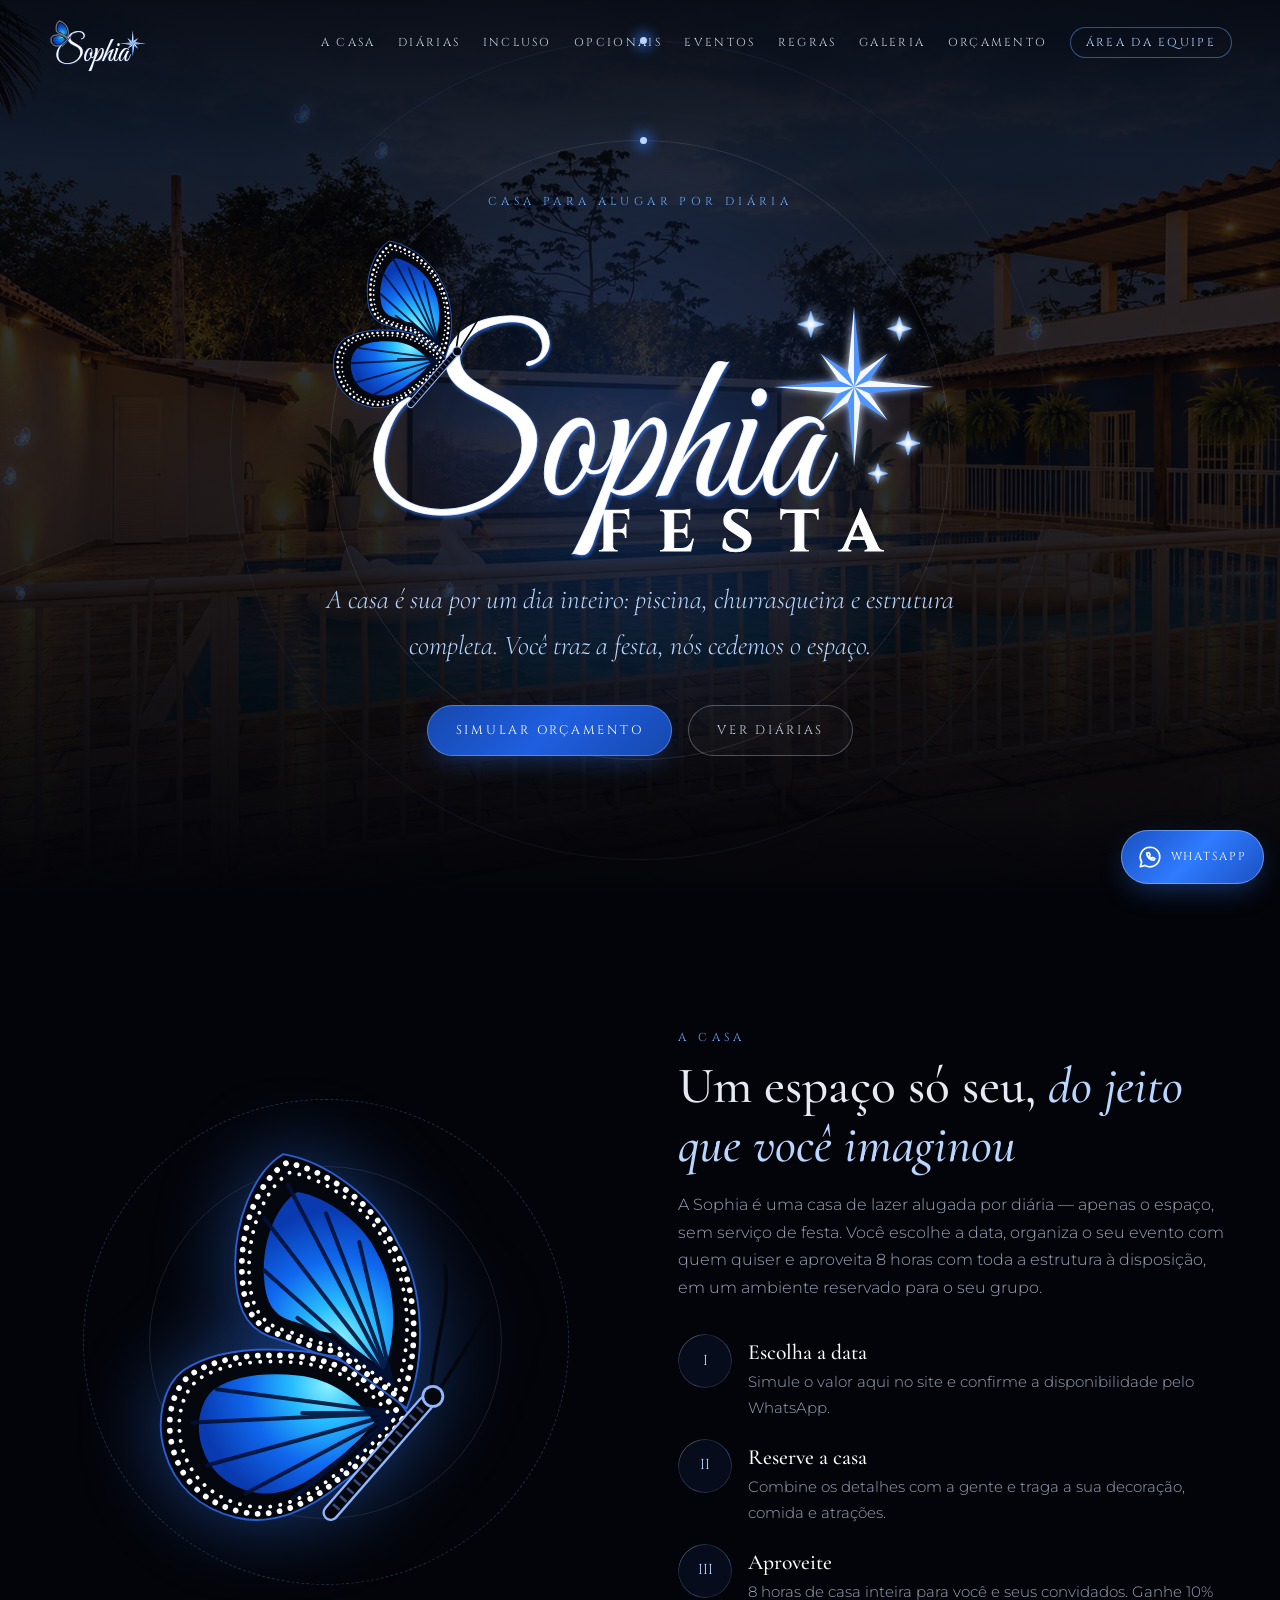
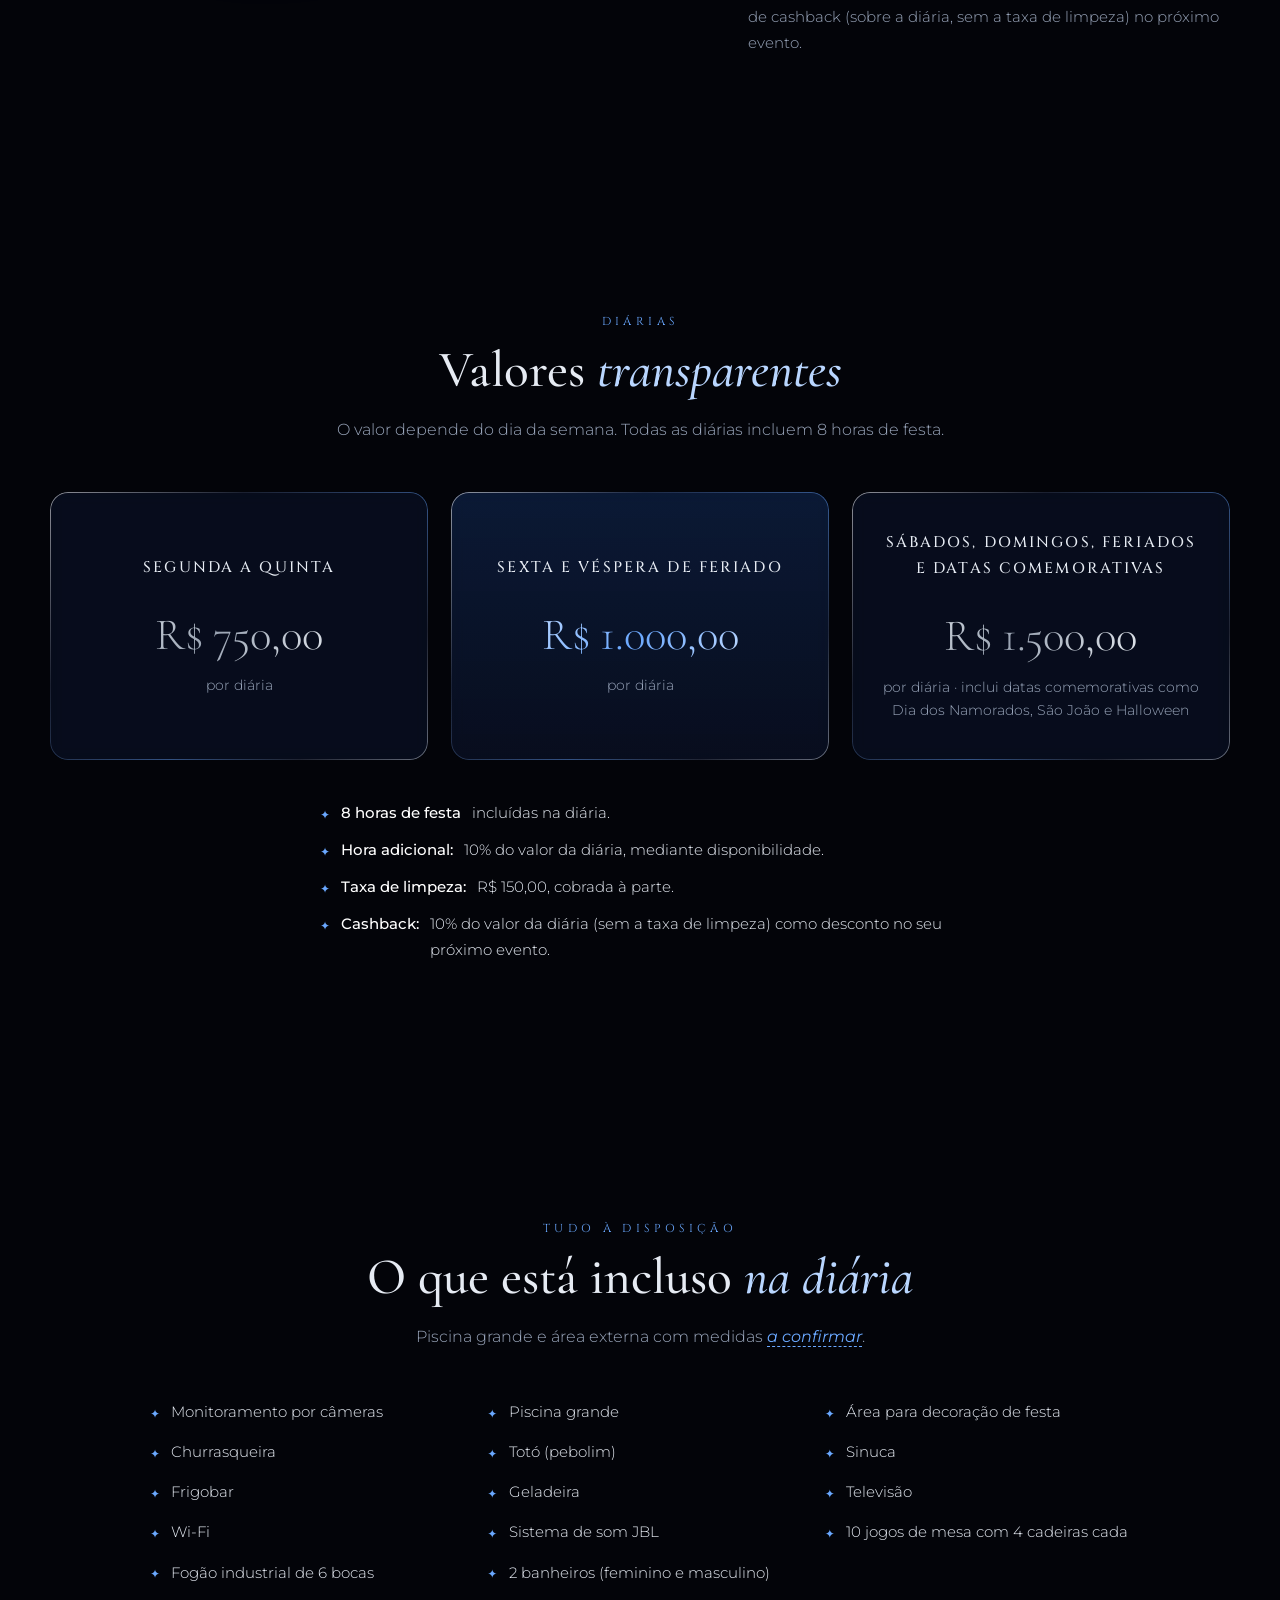
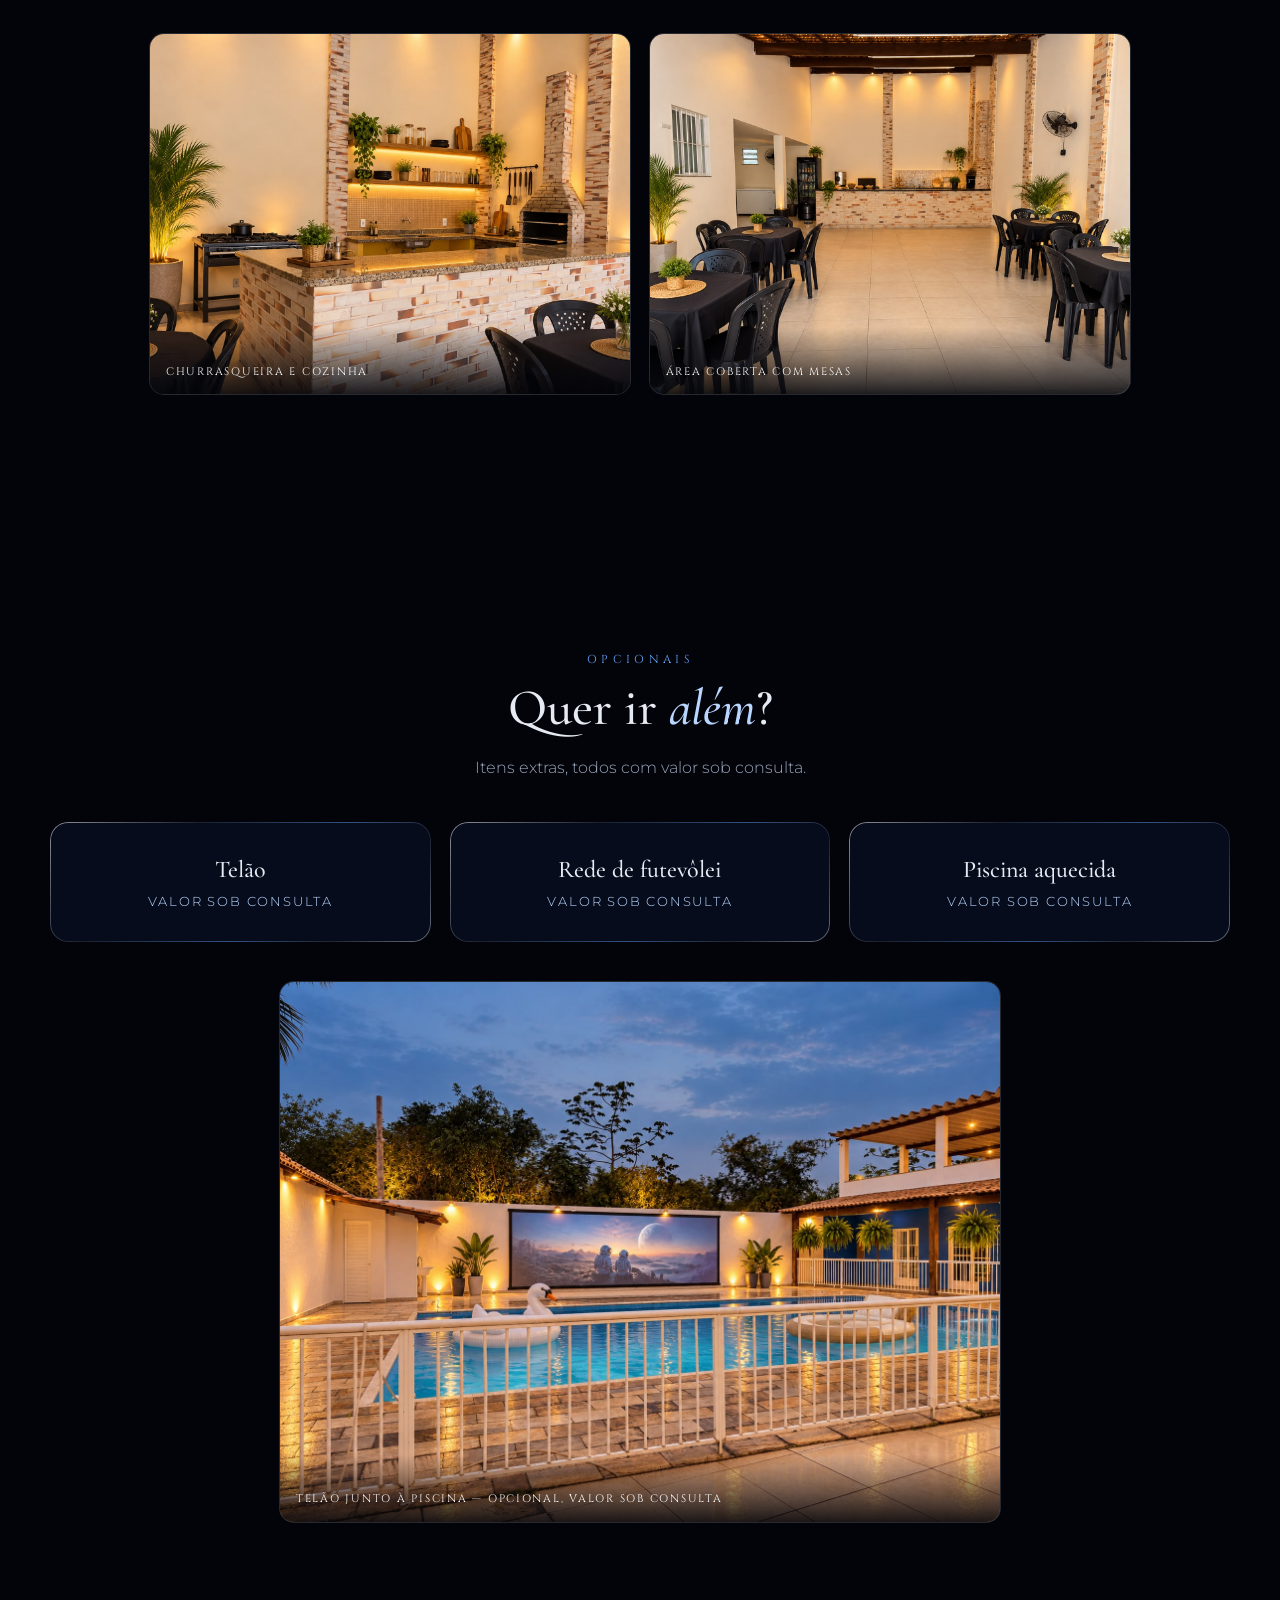
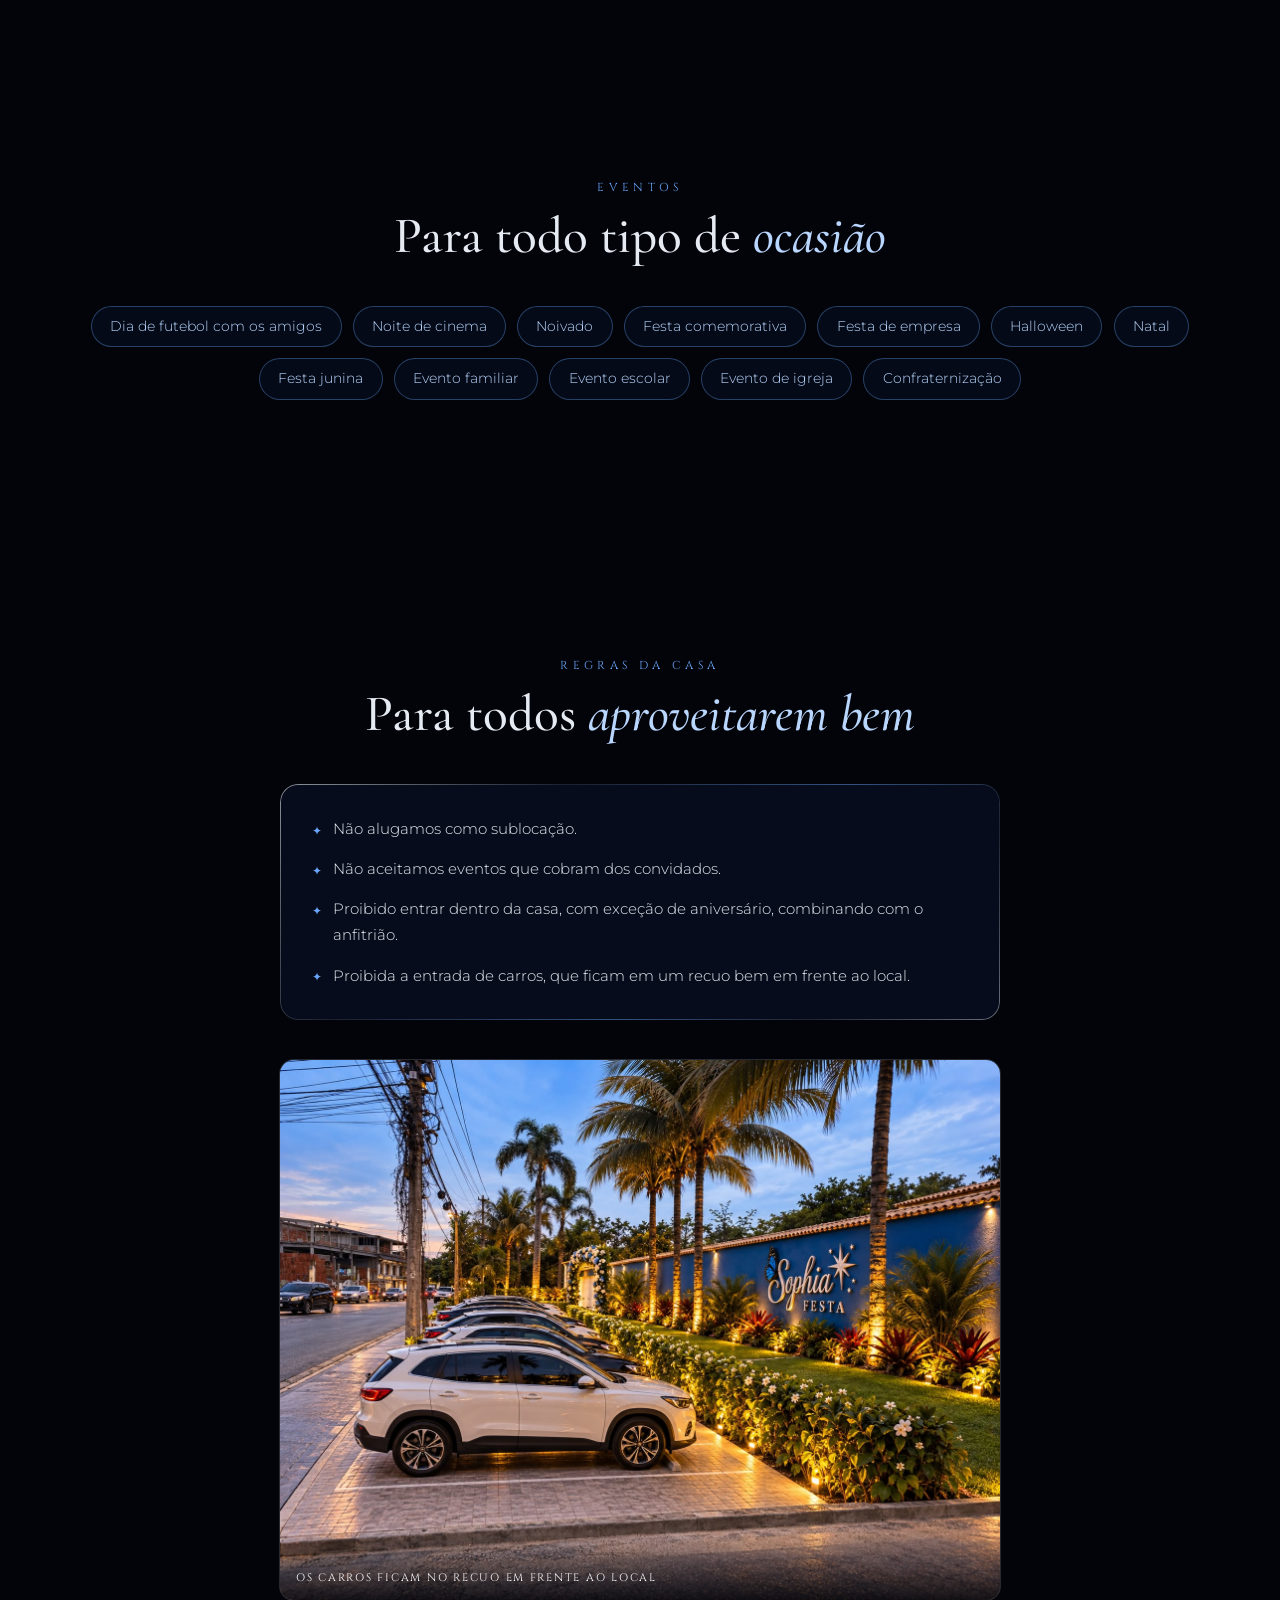
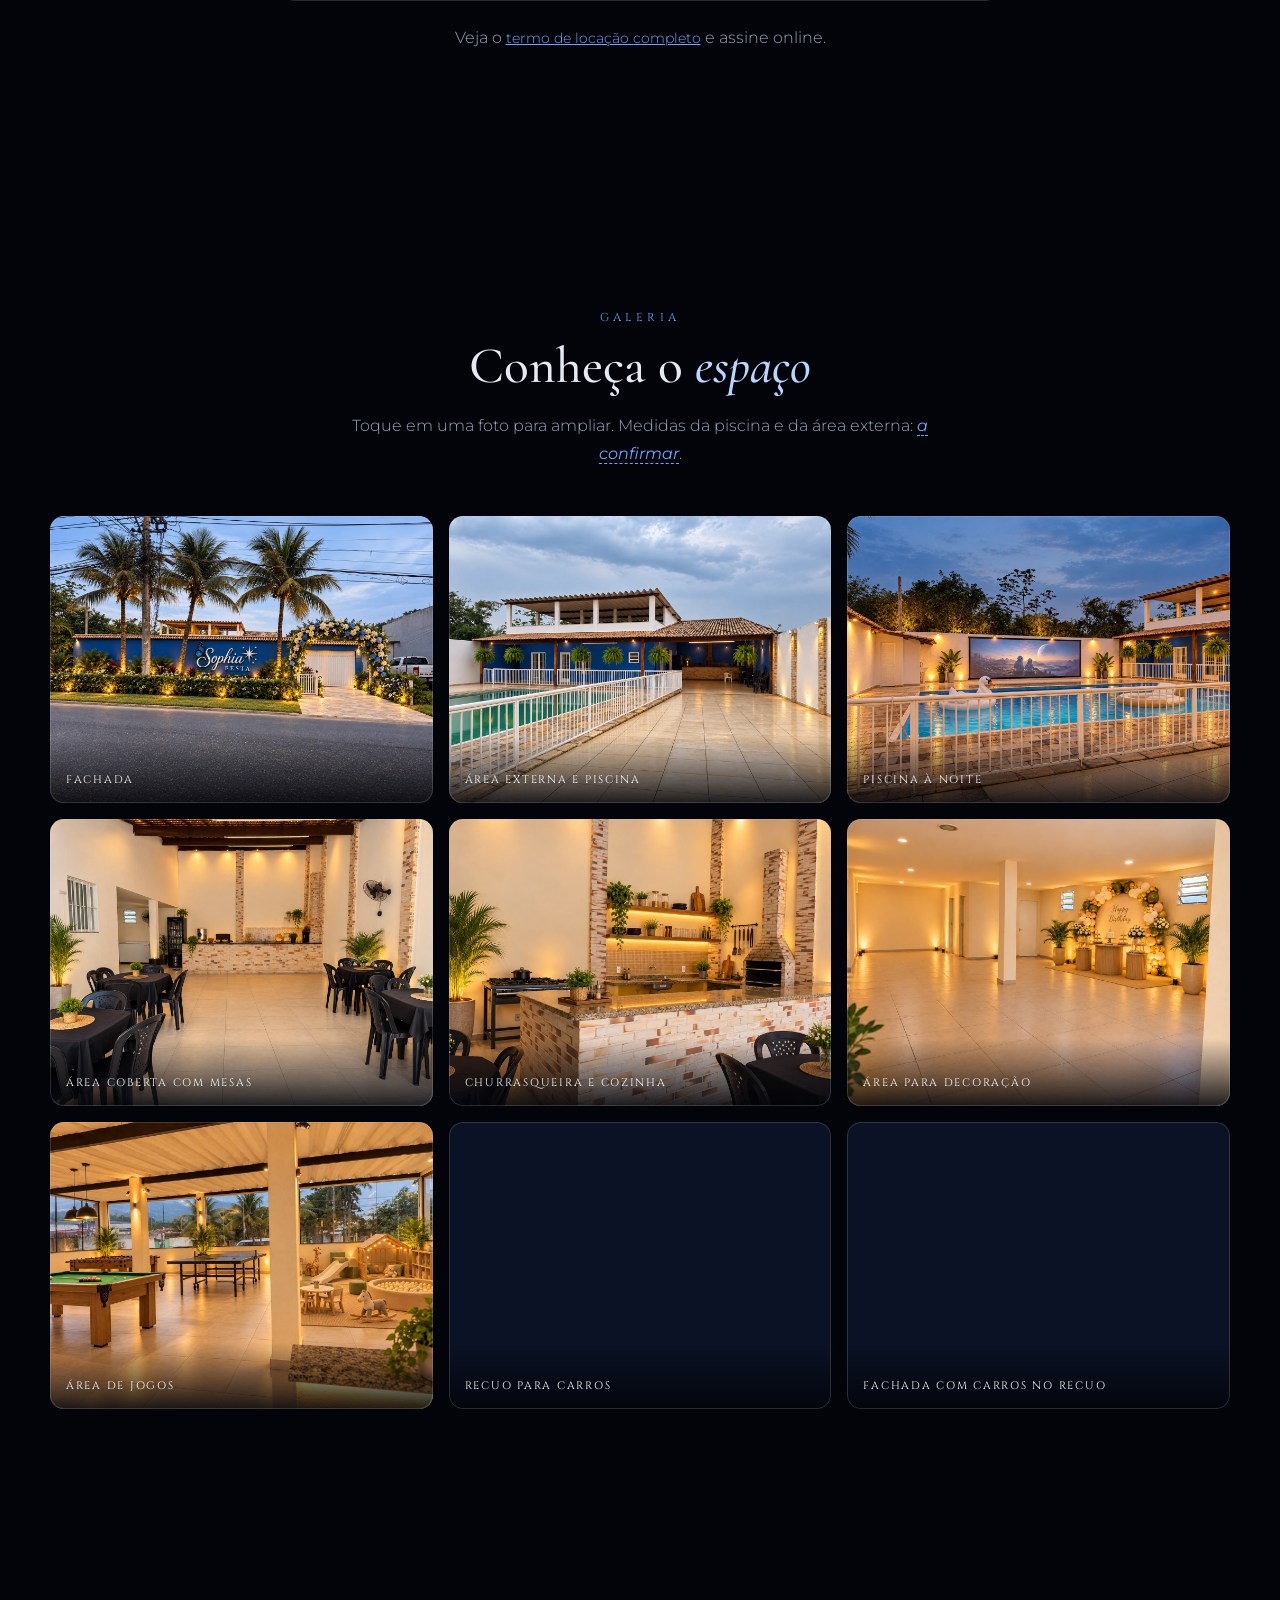
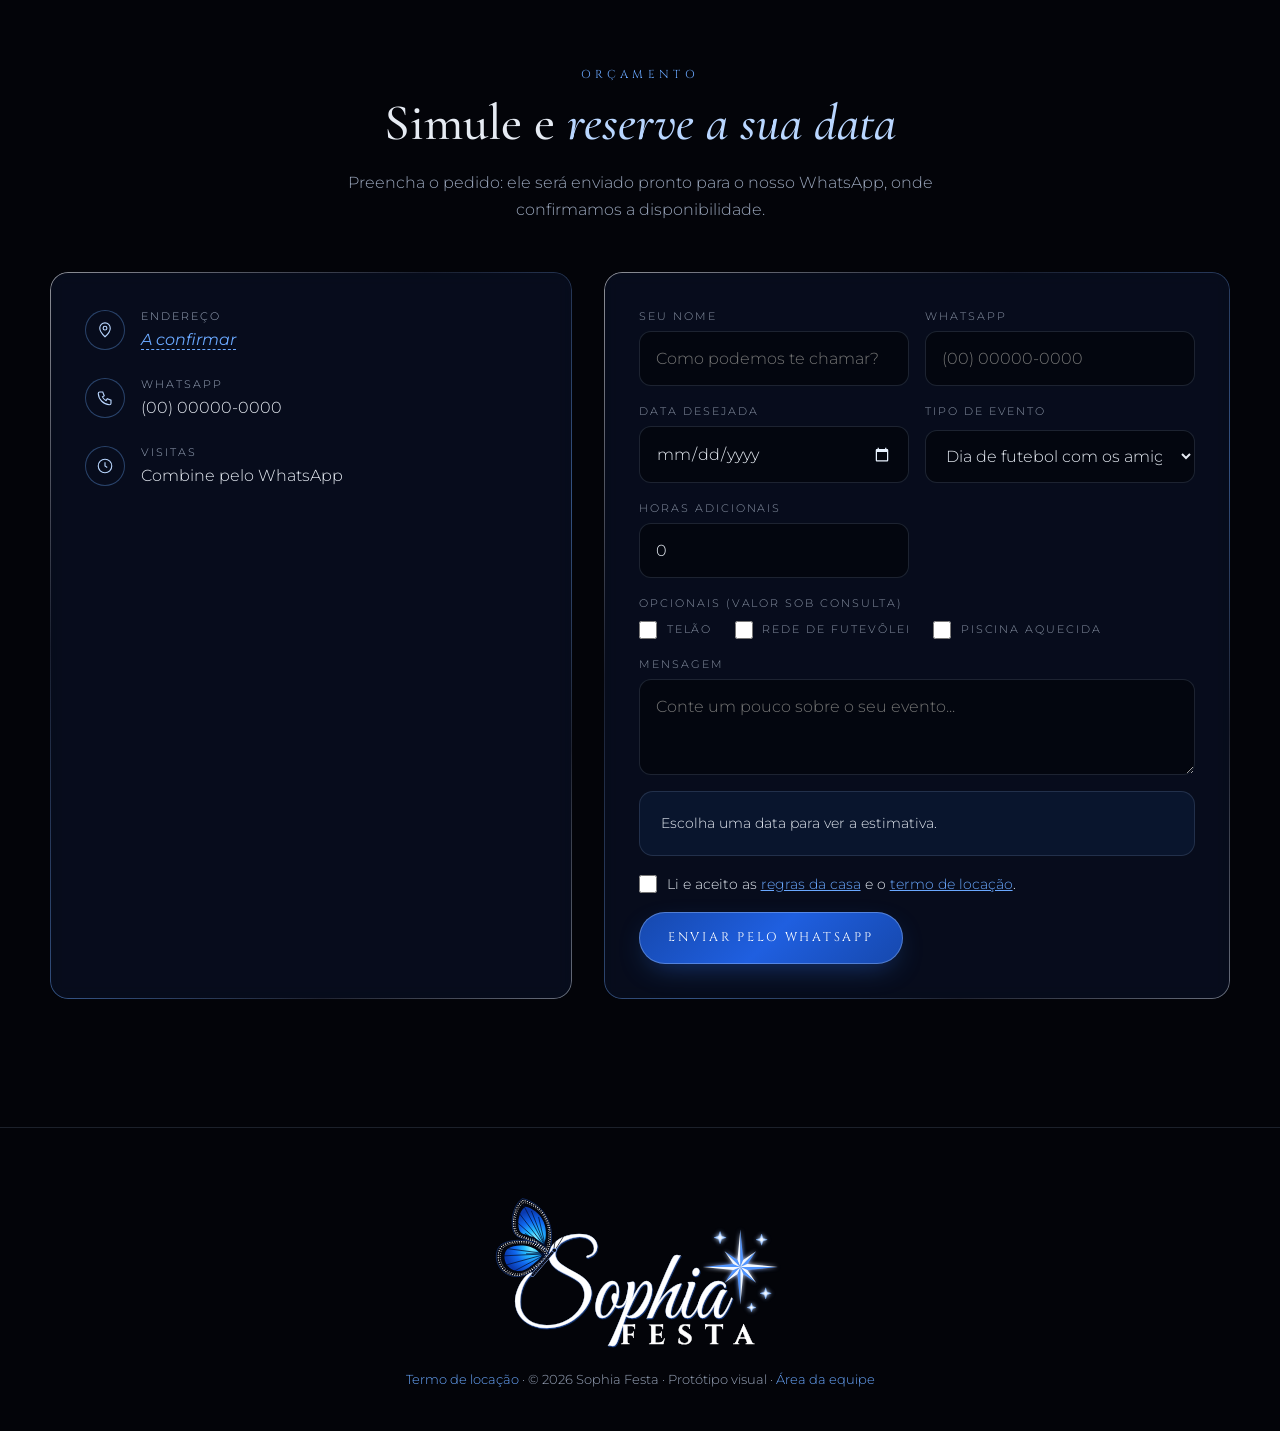
==== commit 0a2ad1ff: "Refina a logo para ficar mais fiel à arte oficial - Borboleta monarca com bordas pretas, pontos bran" ====
--- a/index.html
+++ b/index.html
@@ -230,7 +230,7 @@
   </section>
 
   <footer>
-    <div data-logo="mark"></div>
+    <div data-logo="big"></div>
     <p><a href="contrato.html" style="color:var(--blue-soft)">Termo de locação</a> · © 2026 Sophia Festa · Protótipo visual · <a href="agenda.html" style="color:var(--blue-soft)">Área da equipe</a></p>
   </footer>
 
--- a/css/style.css
+++ b/css/style.css
@@ -61,8 +61,7 @@
   opacity: 0; will-change: transform, opacity;
   filter: drop-shadow(0 0 6px var(--blue-glow));
 }
-.mini-fly .wing-l, .mini-fly .wing-r { transform-origin: 50% 50%; animation: flap .28s ease-in-out infinite alternate; }
-.mini-fly .wing-r { animation-delay: .02s; }
+.mini-fly .wing-l { transform-origin: 50% 50%; animation: flap .28s ease-in-out infinite alternate; }
 
 @keyframes flap {
   from { transform: scaleX(1); }
@@ -181,8 +180,8 @@
 /* ---------- logo ---------- */
 .logo-mark { overflow: visible; }
 .logo-big { width: min(640px, 92vw); height: auto; margin: 0 auto; }
-.logo-big .logo-butterfly .wing-l, .logo-big .logo-butterfly .wing-r,
-.logo-mark .logo-butterfly .wing-l, .logo-mark .logo-butterfly .wing-r {
+.logo-big .logo-butterfly .wing-l,
+.logo-mark .logo-butterfly .wing-l {
   transform-box: fill-box;
   animation: soft-flap 3.2s ease-in-out infinite;
 }
@@ -292,7 +291,7 @@
 .hero-bg { position: absolute; inset: 0; width: 100%; height: 100%; object-fit: cover; object-position: center 45%; z-index: 0; }
 .hero::before {
   content: ""; position: absolute; inset: 0; z-index: 1; pointer-events: none;
-  background: linear-gradient(180deg, rgba(3,4,9,.78), rgba(3,4,9,.86) 60%, var(--black));
+  background: linear-gradient(180deg, rgba(3,4,9,.92), rgba(3,4,9,.78) 18%, rgba(3,4,9,.86) 60%, var(--black));
 }
 
 /* fotos nas seções */
@@ -393,6 +392,7 @@
 /* rodapé */
 footer { padding: 4rem 1rem 2.5rem; text-align: center; border-top: 1px solid var(--line); }
 footer .logo-mark { height: 70px; margin: 0 auto 1rem; }
+footer .logo-big { width: min(300px, 80vw); margin: 0 auto 1rem; }
 footer p { color: var(--muted); font-size: .8rem; }
 footer .foot-quote { font-family: var(--font-serif); font-style: italic; font-size: 1.15rem; color: var(--blue-ice); margin-bottom: 1.4rem; }
 
@@ -447,7 +447,7 @@
 }
 
 /* borboleta avulsa (seções, toast) bate as asas suavemente */
-.butterfly-svg .wing-l, .butterfly-svg .wing-r { transform-box: fill-box; animation: soft-flap 3.6s ease-in-out infinite; }
+.butterfly-svg .wing-l { transform-box: fill-box; animation: soft-flap 3.6s ease-in-out infinite; }
 
 /* brilho do cursor */
 .spark {
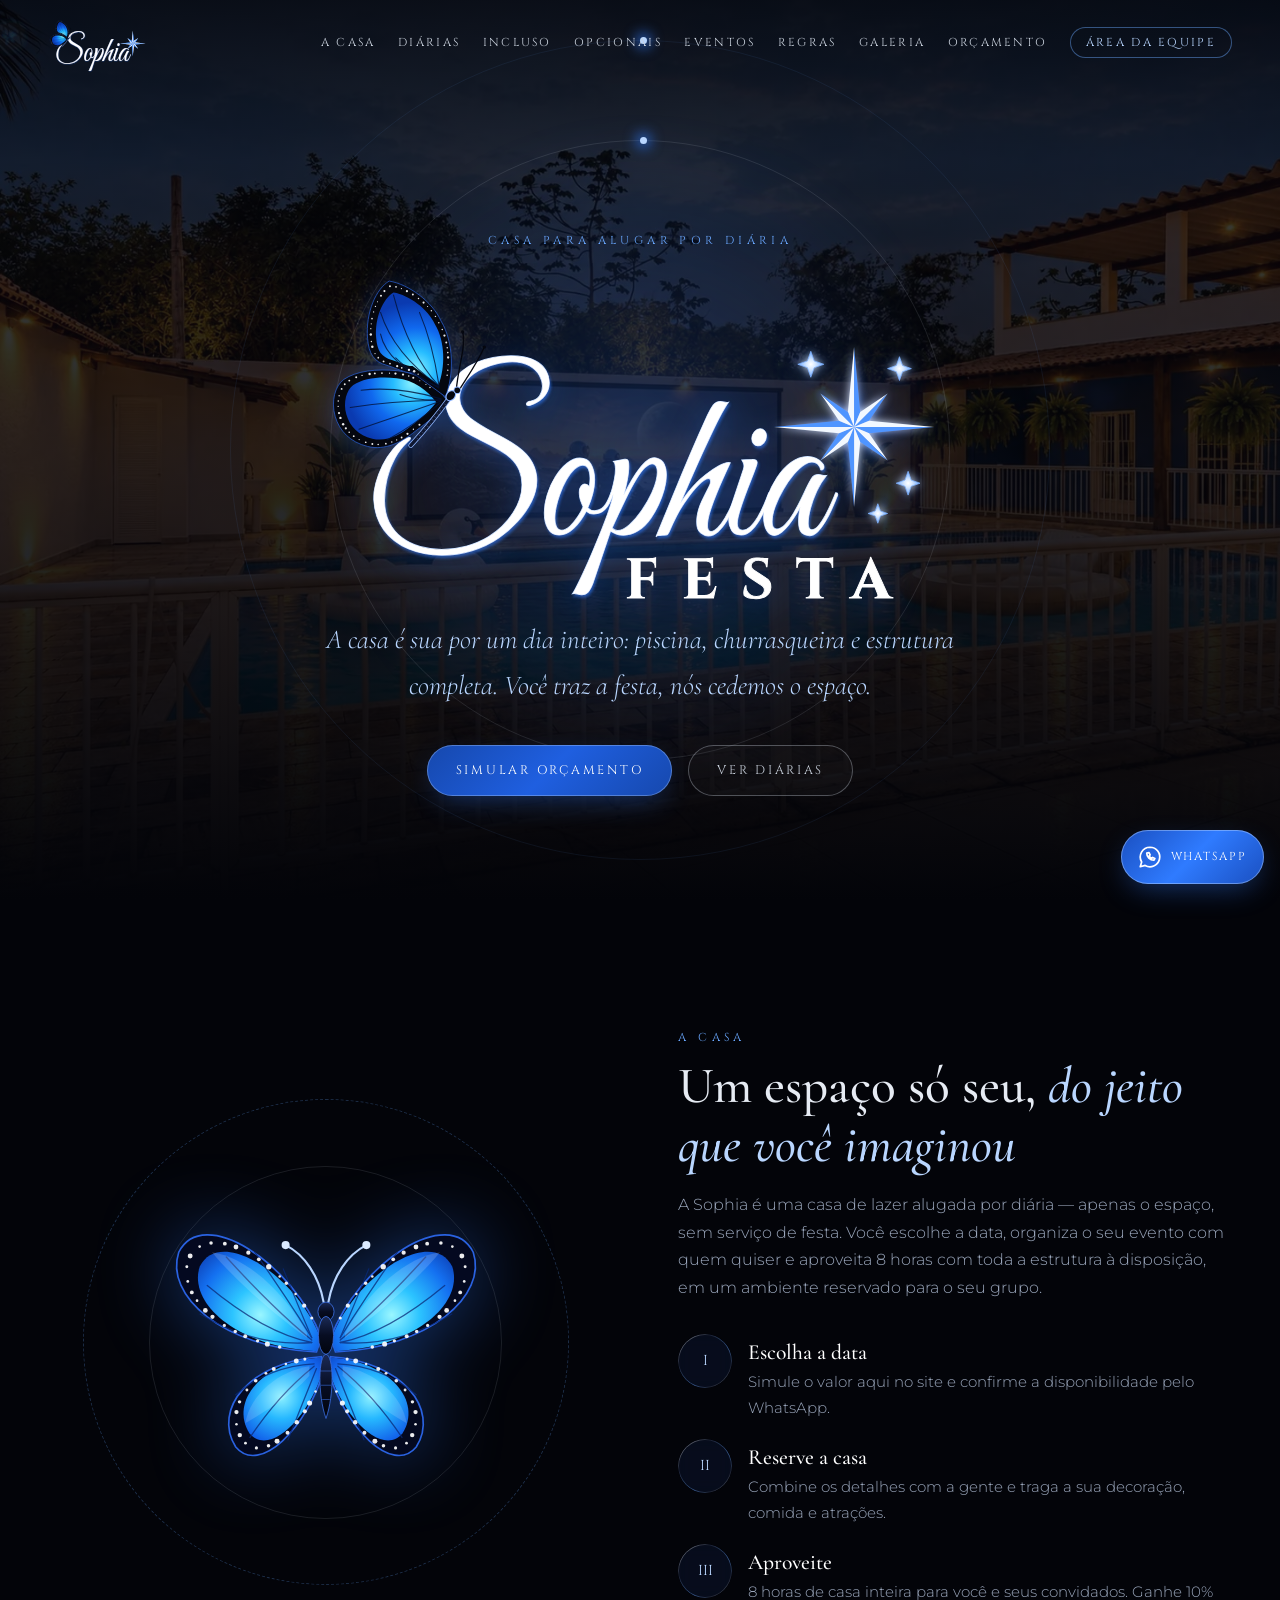
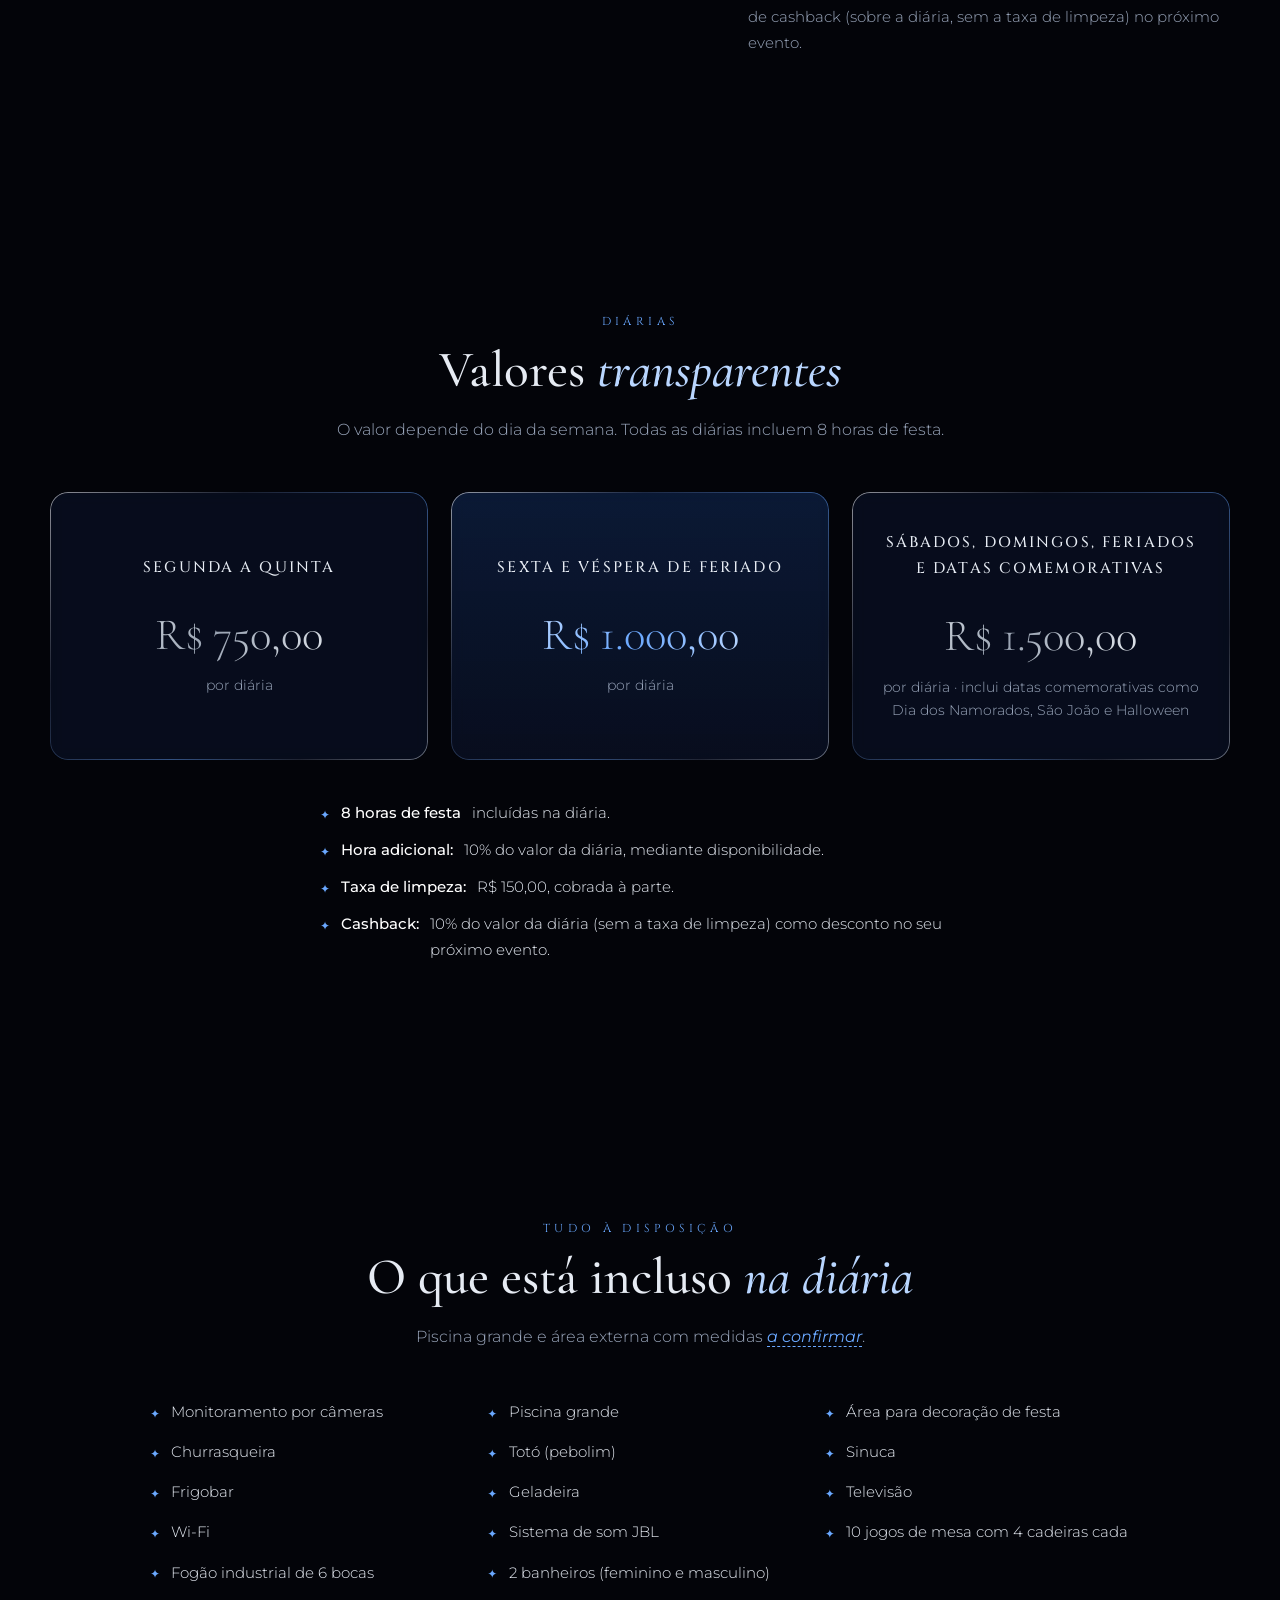
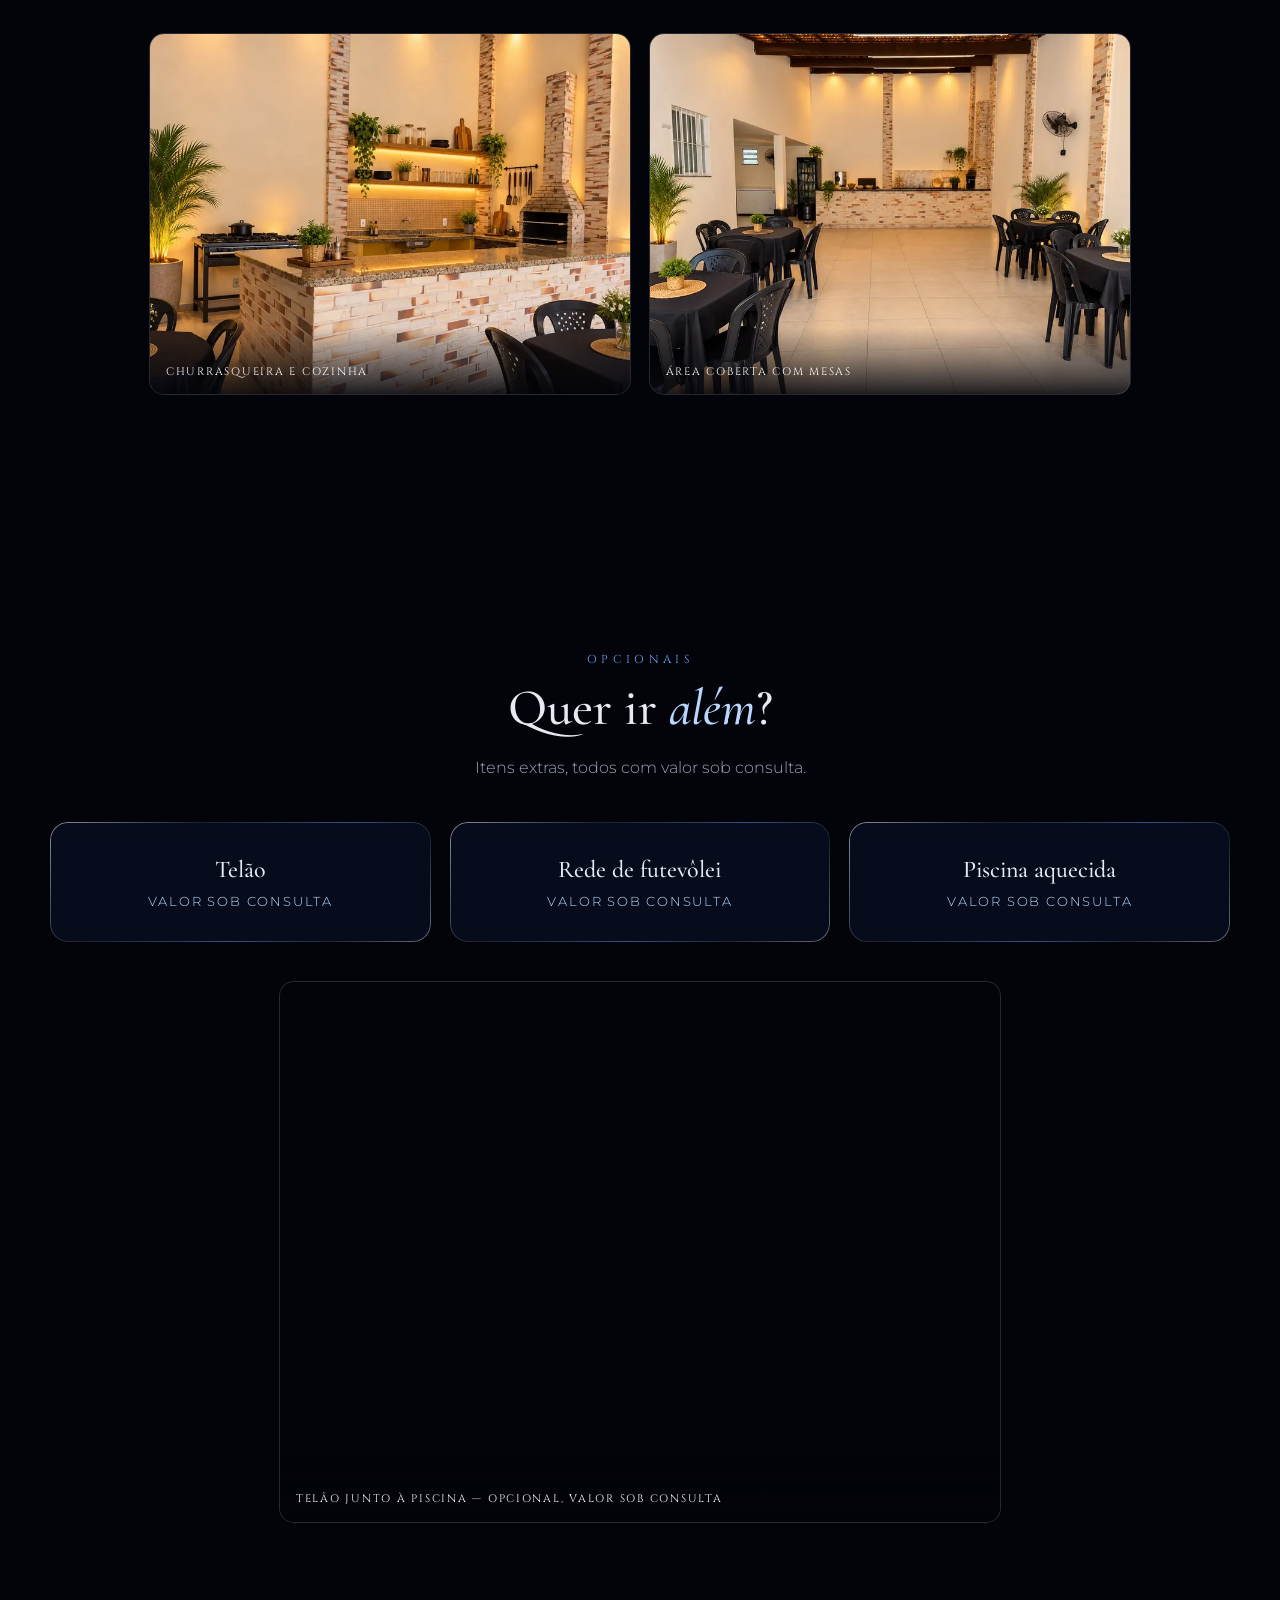
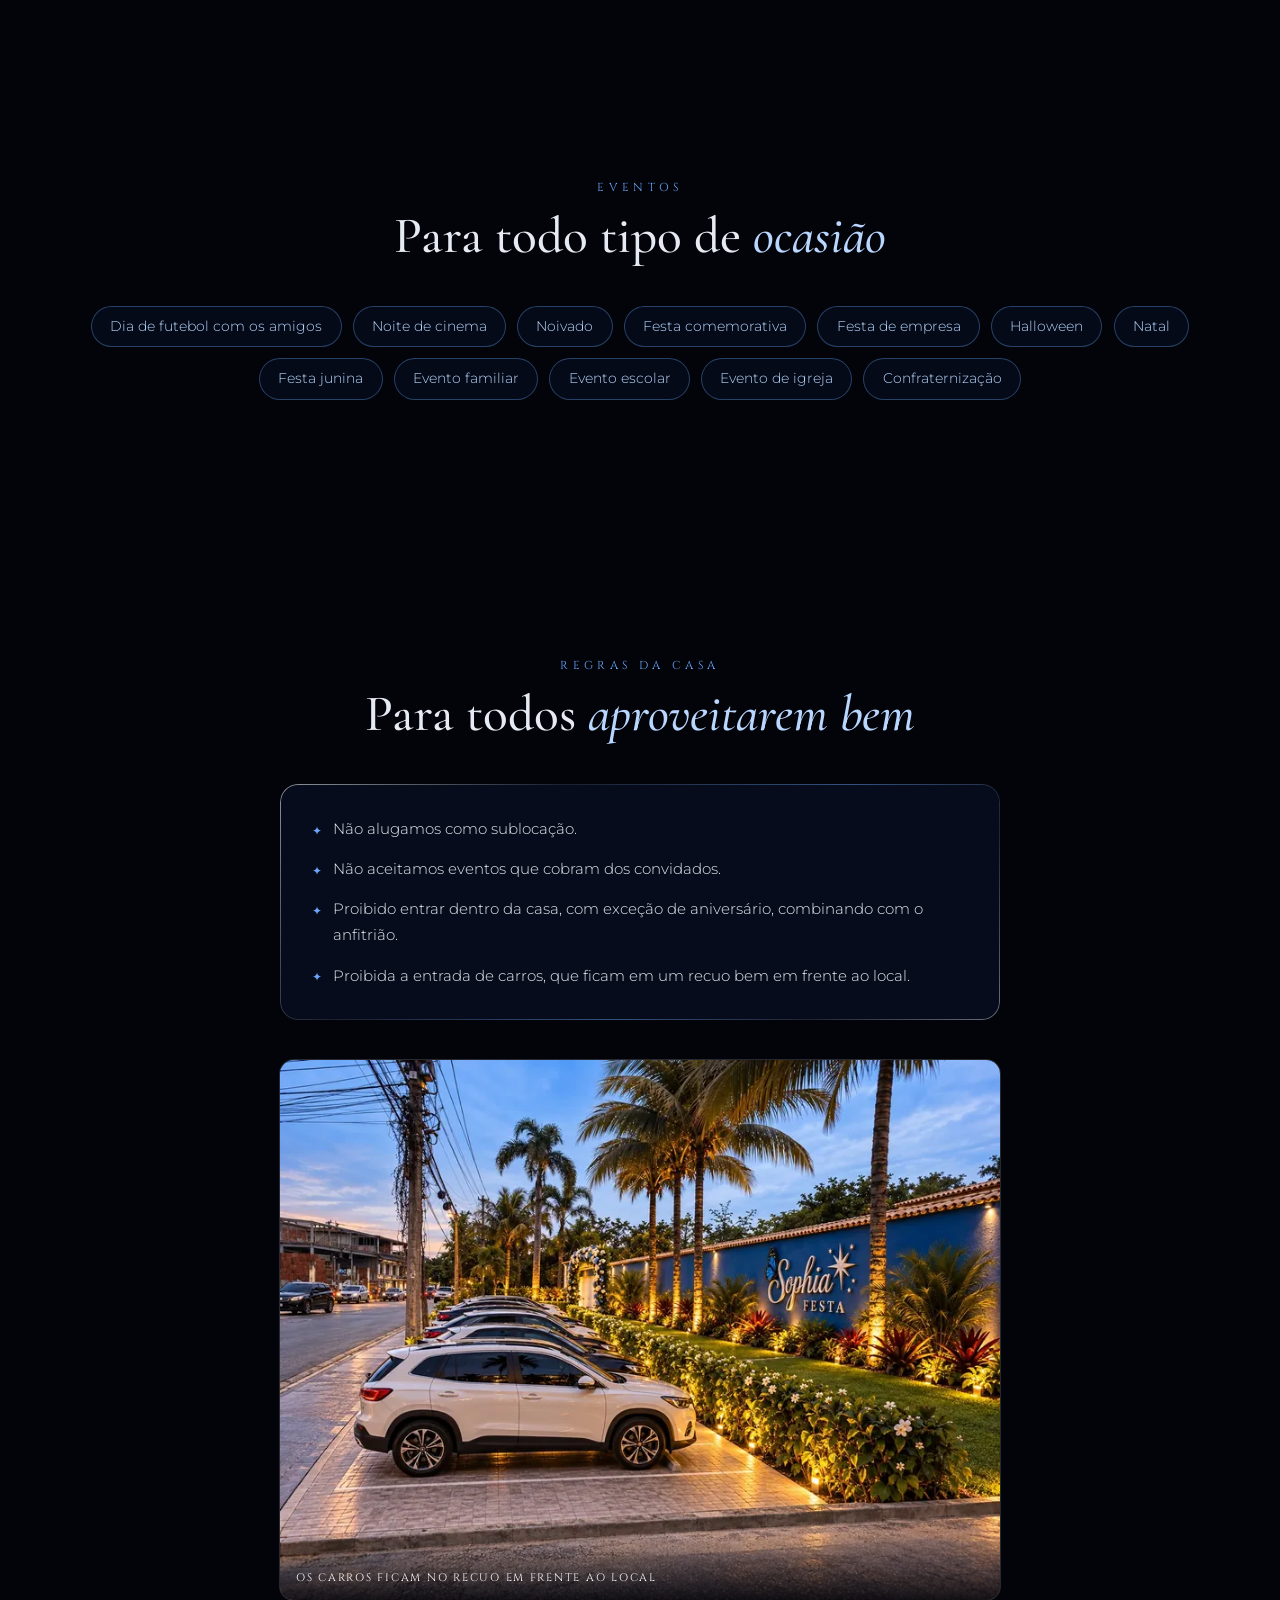
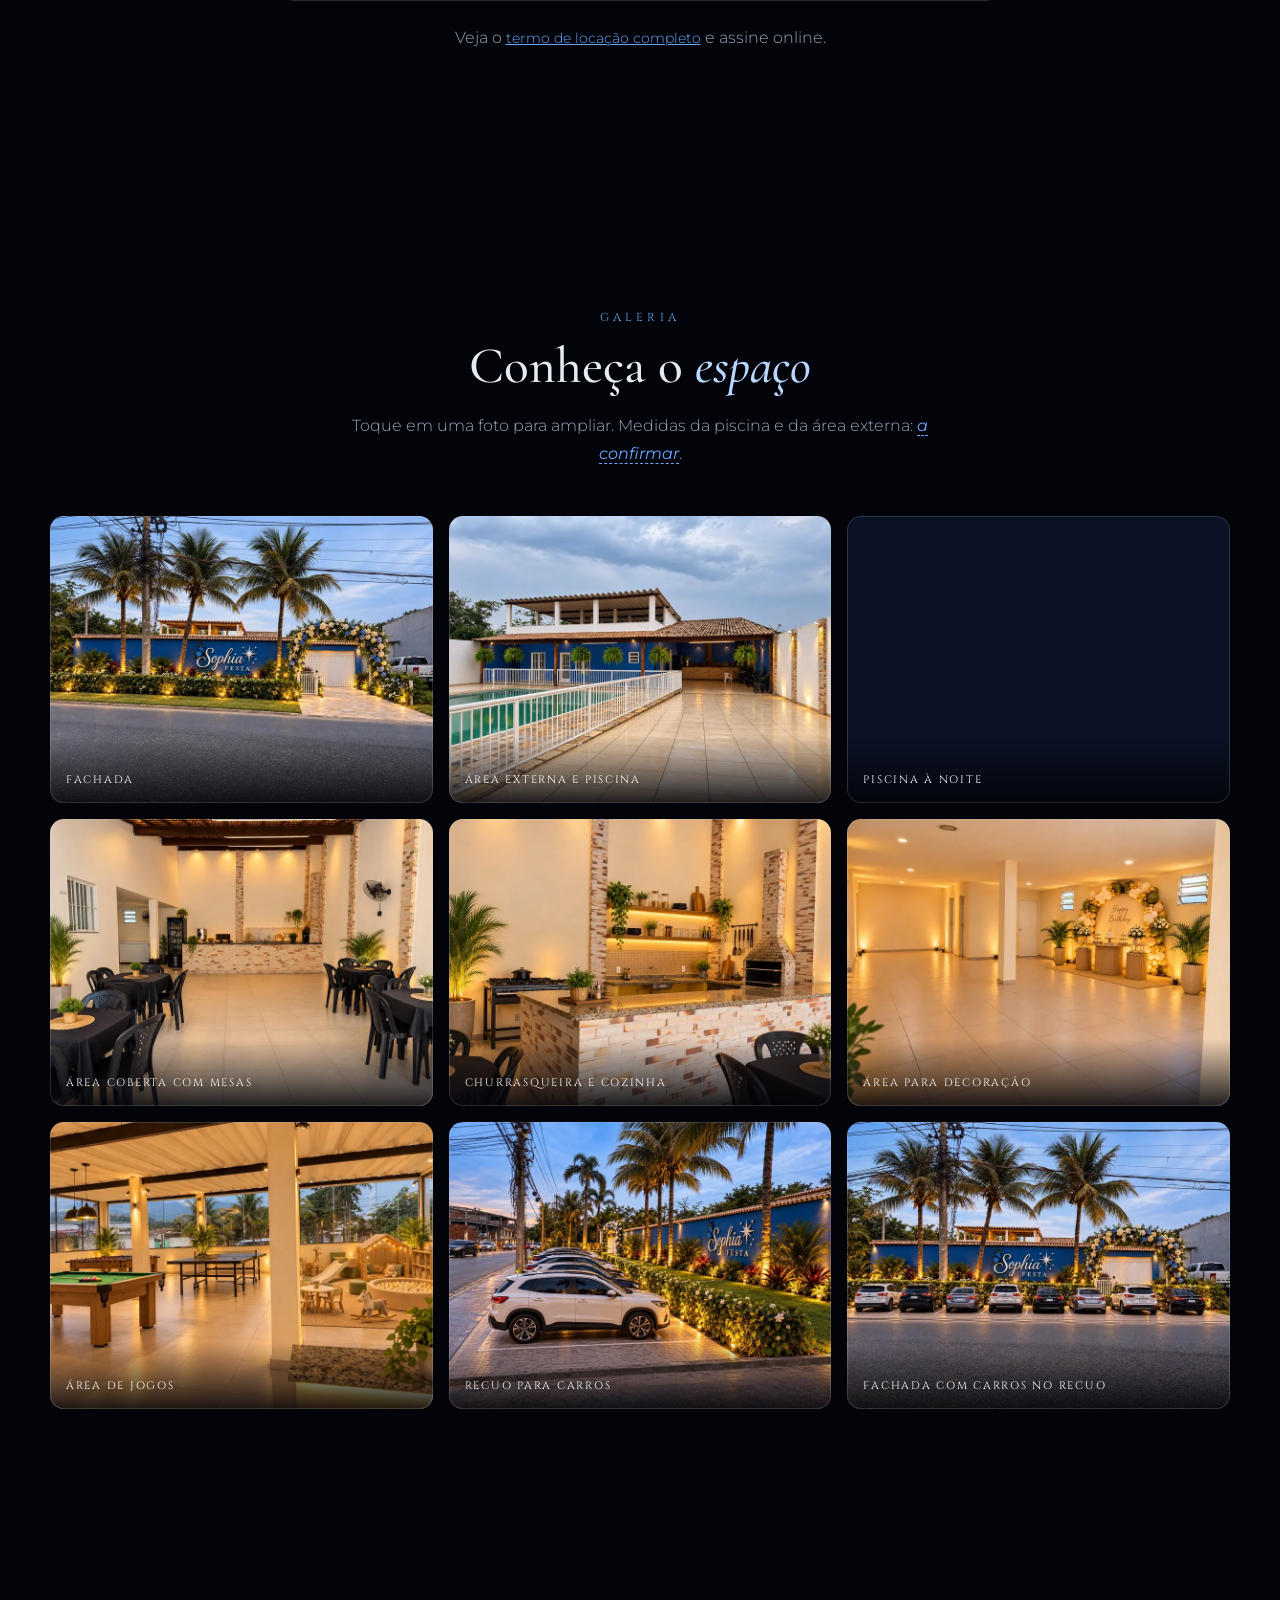
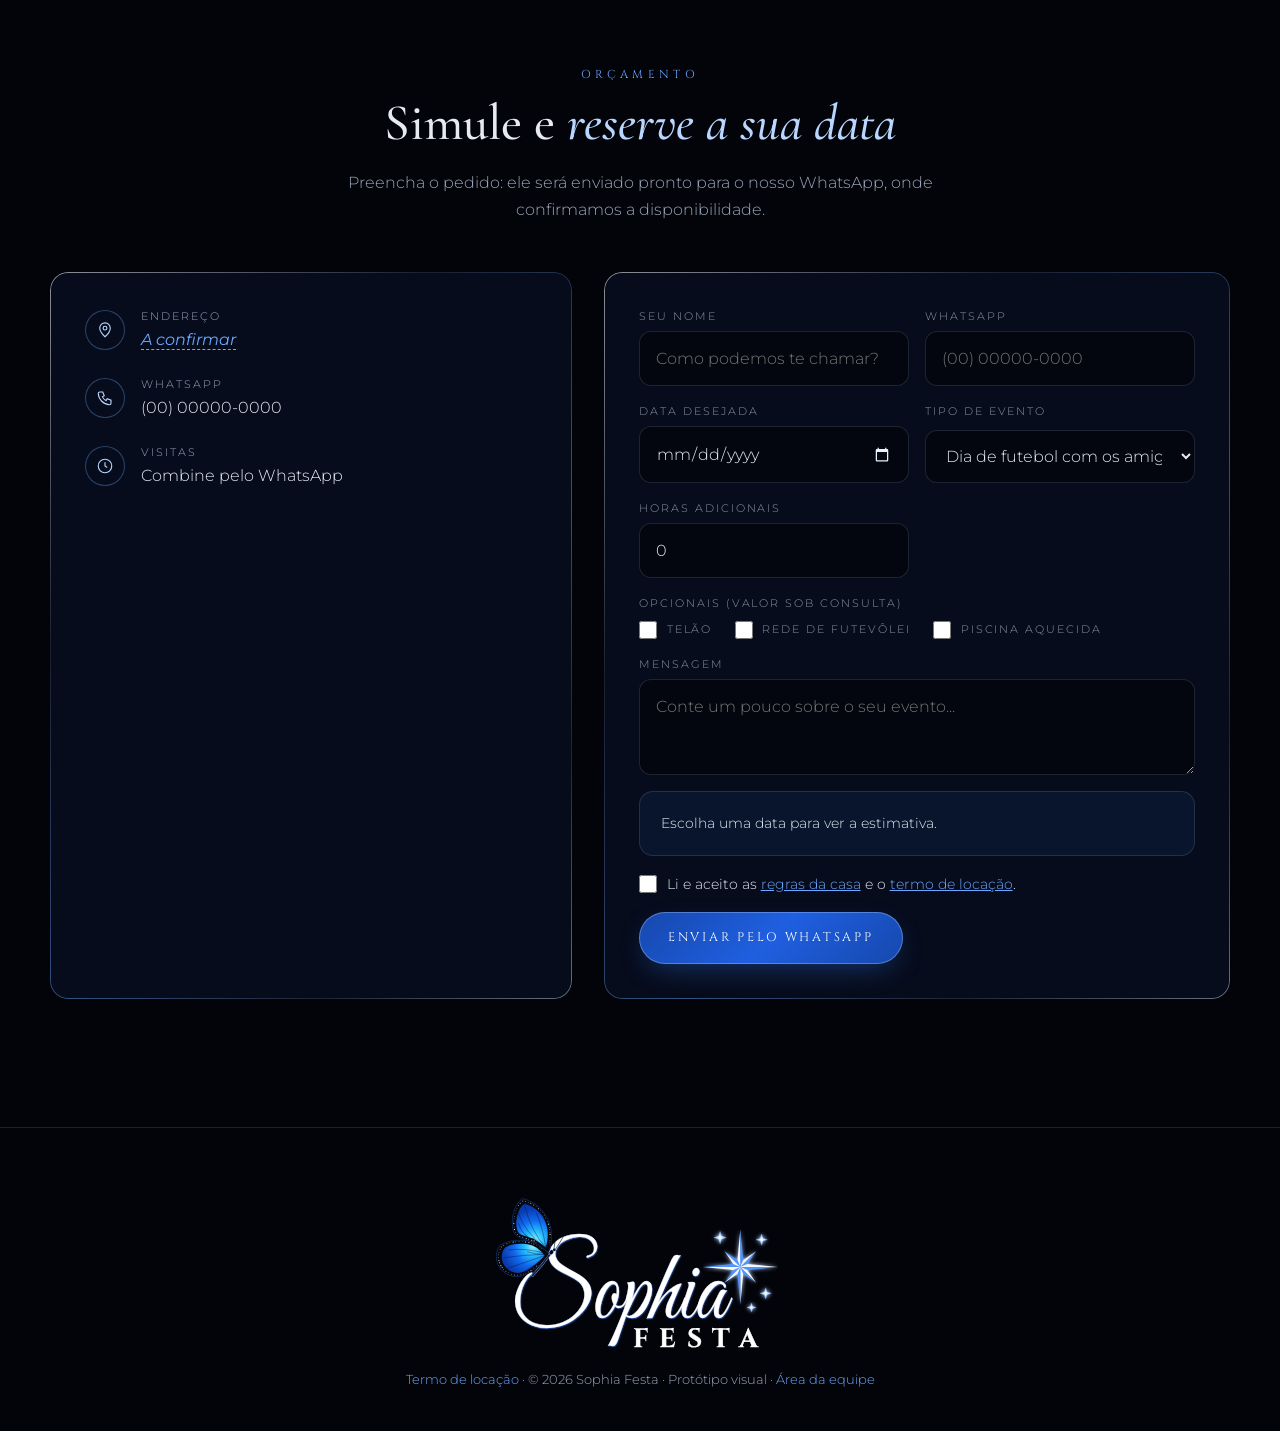
==== commit 5c063ee7: "Otimiza as fotos com WebP em dois tamanhos - img/: versões WebP de 800px e 1448px por foto e JPEG de" ====
--- a/index.html
+++ b/index.html
@@ -8,7 +8,7 @@
   <link rel="preconnect" href="https://fonts.googleapis.com">
   <link rel="preconnect" href="https://fonts.gstatic.com" crossorigin>
   <link href="https://fonts.googleapis.com/css2?family=Cinzel:wght@400;500;600&family=Cormorant+Garamond:ital,wght@0,400;0,500;1,400;1,500&family=Great+Vibes&family=Montserrat:wght@300;400;500&display=swap" rel="stylesheet">
-  <link rel="preload" as="image" href="img/piscina-telao.jpg">
+  <link rel="preload" as="image" type="image/webp" href="img/piscina-telao-1448.webp" imagesrcset="img/piscina-telao-1448.webp 1448w" imagesizes="100vw" fetchpriority="high">
   <link rel="stylesheet" href="css/style.css">
 </head>
 <body>
@@ -35,7 +35,7 @@
 
   <!-- HERO -->
   <header class="hero" id="inicio">
-    <img class="hero-bg" src="img/piscina-telao.jpg" alt="" width="1448" height="1086" fetchpriority="high" decoding="async">
+    <picture><source type="image/webp" srcset="img/piscina-telao-1448.webp"><img class="hero-bg" src="img/piscina-telao.jpg" alt="" width="1448" height="1086" fetchpriority="high" decoding="async"></picture>
     <div class="hero-halo"></div>
     <div class="hero-ring"></div>
     <div class="hero-ring r2"></div>
@@ -124,8 +124,8 @@
       <p class="lead reveal">Piscina grande e área externa com medidas <strong class="tbc">a confirmar</strong>.</p>
       <ul class="check-grid reveal" id="included-list"></ul>
       <div class="fig-row">
-        <figure class="photo-fig reveal"><img src="img/churrasqueira-cozinha.jpg" alt="Balcão de granito com churrasqueira de tijolos e fogão industrial" width="1448" height="1086" loading="lazy" decoding="async"><figcaption>Churrasqueira e cozinha</figcaption></figure>
-        <figure class="photo-fig reveal"><img src="img/salao-mesas.jpg" alt="Área coberta com mesas de toalha preta e cadeiras pretas, balcão ao fundo" width="1448" height="1086" loading="lazy" decoding="async"><figcaption>Área coberta com mesas</figcaption></figure>
+        <figure class="photo-fig reveal"><picture><source type="image/webp" srcset="img/churrasqueira-cozinha-800.webp 800w, img/churrasqueira-cozinha-1448.webp 1448w" sizes="(max-width: 760px) 100vw, 480px"><img src="img/churrasqueira-cozinha.jpg" alt="Balcão de granito com churrasqueira de tijolos e fogão industrial" width="1448" height="1086" loading="lazy" decoding="async"></picture><figcaption>Churrasqueira e cozinha</figcaption></figure>
+        <figure class="photo-fig reveal"><picture><source type="image/webp" srcset="img/salao-mesas-800.webp 800w, img/salao-mesas-1448.webp 1448w" sizes="(max-width: 760px) 100vw, 480px"><img src="img/salao-mesas.jpg" alt="Área coberta com mesas de toalha preta e cadeiras pretas, balcão ao fundo" width="1448" height="1086" loading="lazy" decoding="async"></picture><figcaption>Área coberta com mesas</figcaption></figure>
       </div>
     </div>
   </section>
@@ -137,7 +137,7 @@
       <h2 class="section-title reveal">Quer ir <em>além</em>?</h2>
       <p class="lead reveal">Itens extras, todos com valor sob consulta.</p>
       <div class="optionals" id="optionals-list"></div>
-      <figure class="photo-fig single reveal"><img src="img/piscina-telao.jpg" alt="Piscina à noite com telão na parede ao fundo" width="1448" height="1086" loading="lazy" decoding="async"><figcaption>Telão junto à piscina — opcional, valor sob consulta</figcaption></figure>
+      <figure class="photo-fig single reveal"><picture><source type="image/webp" srcset="img/piscina-telao-800.webp 800w, img/piscina-telao-1448.webp 1448w" sizes="(max-width: 720px) 100vw, 720px"><img src="img/piscina-telao.jpg" alt="Piscina à noite com telão na parede ao fundo" width="1448" height="1086" loading="lazy" decoding="async"></picture><figcaption>Telão junto à piscina — opcional, valor sob consulta</figcaption></figure>
     </div>
   </section>
 
@@ -156,7 +156,7 @@
       <p class="eyebrow reveal">Regras da casa</p>
       <h2 class="section-title reveal">Para todos <em>aproveitarem bem</em></h2>
       <ul class="rules metal-frame reveal" id="rules-list"></ul>
-      <figure class="photo-fig single reveal"><img src="img/recuo-estacionamento.jpg" alt="Recuo em frente ao local, com carros estacionados ao lado do muro azul com o letreiro" width="1448" height="1086" loading="lazy" decoding="async"><figcaption>Os carros ficam no recuo em frente ao local</figcaption></figure>
+      <figure class="photo-fig single reveal"><picture><source type="image/webp" srcset="img/recuo-estacionamento-800.webp 800w, img/recuo-estacionamento-1448.webp 1448w" sizes="(max-width: 720px) 100vw, 720px"><img src="img/recuo-estacionamento.jpg" alt="Recuo em frente ao local, com carros estacionados ao lado do muro azul com o letreiro" width="1448" height="1086" loading="lazy" decoding="async"></picture><figcaption>Os carros ficam no recuo em frente ao local</figcaption></figure>
       <p class="lead reveal" style="margin-top:1.5rem">Veja o <a class="inline-link" href="contrato.html">termo de locação completo</a> e assine online.</p>
     </div>
   </section>
@@ -168,15 +168,15 @@
       <h2 class="section-title reveal">Conheça o <em>espaço</em></h2>
       <p class="lead reveal">Toque em uma foto para ampliar. Medidas da piscina e da área externa: <strong class="tbc">a confirmar</strong>.</p>
       <div class="gallery reveal" id="gallery">
-        <button type="button" class="g first" data-lightbox aria-label="Ampliar foto: Fachada"><img src="img/fachada.jpg" alt="Fachada ao entardecer, com muro azul e letreiro, palmeiras e arco de flores no portão" width="1448" height="1086" loading="lazy" decoding="async"><span class="g-cap">Fachada</span></button>
-        <button type="button" class="g" data-lightbox aria-label="Ampliar foto: Área externa e piscina"><img src="img/area-externa-piscina.jpg" alt="Área externa de piso com piscina cercada, varanda e terraço superior" width="1448" height="1086" loading="lazy" decoding="async"><span class="g-cap">Área externa e piscina</span></button>
-        <button type="button" class="g" data-lightbox aria-label="Ampliar foto: Piscina à noite"><img src="img/piscina-telao.jpg" alt="Piscina à noite com telão na parede ao fundo" width="1448" height="1086" loading="lazy" decoding="async"><span class="g-cap">Piscina à noite</span></button>
-        <button type="button" class="g" data-lightbox aria-label="Ampliar foto: Área coberta com mesas"><img src="img/salao-mesas.jpg" alt="Área coberta com mesas de toalha preta e cadeiras pretas, balcão ao fundo" width="1448" height="1086" loading="lazy" decoding="async"><span class="g-cap">Área coberta com mesas</span></button>
-        <button type="button" class="g" data-lightbox aria-label="Ampliar foto: Churrasqueira e cozinha"><img src="img/churrasqueira-cozinha.jpg" alt="Balcão de granito com churrasqueira de tijolos e fogão industrial" width="1448" height="1086" loading="lazy" decoding="async"><span class="g-cap">Churrasqueira e cozinha</span></button>
-        <button type="button" class="g" data-lightbox aria-label="Ampliar foto: Área para decoração"><img src="img/salao-decoracao.jpg" alt="Área interna ampla para decoração, com painel de aniversário montado" width="1448" height="1086" loading="lazy" decoding="async"><span class="g-cap">Área para decoração</span></button>
-        <button type="button" class="g" data-lightbox aria-label="Ampliar foto: Área de jogos"><img src="img/area-jogos.jpg" alt="Área de jogos coberta, com sinuca e totó" width="1448" height="1086" loading="lazy" decoding="async"><span class="g-cap">Área de jogos</span></button>
-        <button type="button" class="g" data-lightbox aria-label="Ampliar foto: Recuo para carros"><img src="img/recuo-estacionamento.jpg" alt="Vista lateral do recuo com carros estacionados e o muro azul com o letreiro" width="1448" height="1086" loading="lazy" decoding="async"><span class="g-cap">Recuo para carros</span></button>
-        <button type="button" class="g" data-lightbox aria-label="Ampliar foto: Fachada com carros no recuo"><img src="img/fachada-recuo-carros.jpg" alt="Fachada com carros estacionados no recuo em frente ao local" width="1448" height="1086" loading="lazy" decoding="async"><span class="g-cap">Fachada com carros no recuo</span></button>
+        <button type="button" class="g first" data-lightbox aria-label="Ampliar foto: Fachada"><picture><source type="image/webp" srcset="img/fachada-800.webp 800w, img/fachada-1448.webp 1448w" sizes="(max-width: 960px) 100vw, 380px"><img src="img/fachada.jpg" alt="Fachada ao entardecer, com muro azul e letreiro, palmeiras e arco de flores no portão" width="1448" height="1086" loading="lazy" decoding="async"></picture><span class="g-cap">Fachada</span></button>
+        <button type="button" class="g" data-lightbox aria-label="Ampliar foto: Área externa e piscina"><picture><source type="image/webp" srcset="img/area-externa-piscina-800.webp 800w, img/area-externa-piscina-1448.webp 1448w" sizes="(max-width: 960px) 50vw, 380px"><img src="img/area-externa-piscina.jpg" alt="Área externa de piso com piscina cercada, varanda e terraço superior" width="1448" height="1086" loading="lazy" decoding="async"></picture><span class="g-cap">Área externa e piscina</span></button>
+        <button type="button" class="g" data-lightbox aria-label="Ampliar foto: Piscina à noite"><picture><source type="image/webp" srcset="img/piscina-telao-800.webp 800w, img/piscina-telao-1448.webp 1448w" sizes="(max-width: 960px) 50vw, 380px"><img src="img/piscina-telao.jpg" alt="Piscina à noite com telão na parede ao fundo" width="1448" height="1086" loading="lazy" decoding="async"></picture><span class="g-cap">Piscina à noite</span></button>
+        <button type="button" class="g" data-lightbox aria-label="Ampliar foto: Área coberta com mesas"><picture><source type="image/webp" srcset="img/salao-mesas-800.webp 800w, img/salao-mesas-1448.webp 1448w" sizes="(max-width: 960px) 50vw, 380px"><img src="img/salao-mesas.jpg" alt="Área coberta com mesas de toalha preta e cadeiras pretas, balcão ao fundo" width="1448" height="1086" loading="lazy" decoding="async"></picture><span class="g-cap">Área coberta com mesas</span></button>
+        <button type="button" class="g" data-lightbox aria-label="Ampliar foto: Churrasqueira e cozinha"><picture><source type="image/webp" srcset="img/churrasqueira-cozinha-800.webp 800w, img/churrasqueira-cozinha-1448.webp 1448w" sizes="(max-width: 960px) 50vw, 380px"><img src="img/churrasqueira-cozinha.jpg" alt="Balcão de granito com churrasqueira de tijolos e fogão industrial" width="1448" height="1086" loading="lazy" decoding="async"></picture><span class="g-cap">Churrasqueira e cozinha</span></button>
+        <button type="button" class="g" data-lightbox aria-label="Ampliar foto: Área para decoração"><picture><source type="image/webp" srcset="img/salao-decoracao-800.webp 800w, img/salao-decoracao-1448.webp 1448w" sizes="(max-width: 960px) 50vw, 380px"><img src="img/salao-decoracao.jpg" alt="Área interna ampla para decoração, com painel de aniversário montado" width="1448" height="1086" loading="lazy" decoding="async"></picture><span class="g-cap">Área para decoração</span></button>
+        <button type="button" class="g" data-lightbox aria-label="Ampliar foto: Área de jogos"><picture><source type="image/webp" srcset="img/area-jogos-800.webp 800w, img/area-jogos-1448.webp 1448w" sizes="(max-width: 960px) 50vw, 380px"><img src="img/area-jogos.jpg" alt="Área de jogos coberta, com sinuca e totó" width="1448" height="1086" loading="lazy" decoding="async"></picture><span class="g-cap">Área de jogos</span></button>
+        <button type="button" class="g" data-lightbox aria-label="Ampliar foto: Recuo para carros"><picture><source type="image/webp" srcset="img/recuo-estacionamento-800.webp 800w, img/recuo-estacionamento-1448.webp 1448w" sizes="(max-width: 960px) 50vw, 380px"><img src="img/recuo-estacionamento.jpg" alt="Vista lateral do recuo com carros estacionados e o muro azul com o letreiro" width="1448" height="1086" loading="lazy" decoding="async"></picture><span class="g-cap">Recuo para carros</span></button>
+        <button type="button" class="g" data-lightbox aria-label="Ampliar foto: Fachada com carros no recuo"><picture><source type="image/webp" srcset="img/fachada-recuo-carros-800.webp 800w, img/fachada-recuo-carros-1448.webp 1448w" sizes="(max-width: 960px) 50vw, 380px"><img src="img/fachada-recuo-carros.jpg" alt="Fachada com carros estacionados no recuo em frente ao local" width="1448" height="1086" loading="lazy" decoding="async"></picture><span class="g-cap">Fachada com carros no recuo</span></button>
       </div>
     </div>
   </section>
--- a/css/style.css
+++ b/css/style.css
@@ -61,12 +61,6 @@
   opacity: 0; will-change: transform, opacity;
   filter: drop-shadow(0 0 6px var(--blue-glow));
 }
-.mini-fly .wing-l { transform-origin: 50% 50%; animation: flap .28s ease-in-out infinite alternate; }
-
-@keyframes flap {
-  from { transform: scaleX(1); }
-  to   { transform: scaleX(.25); }
-}
 
 /* ---------- textos metálicos ---------- */
 .metal-text {
@@ -159,6 +153,8 @@
 }
 .nav-logo { display: flex; align-items: center; gap: .5rem; }
 .nav-logo .logo-mark { height: 46px; width: auto; }
+.nav-logo { min-width: 102px; min-height: 46px; } /* reserva o espaço antes do SVG ser injetado (sem salto de layout) */
+.hero [data-logo="big"] { width: min(640px, 92vw); aspect-ratio: 592 / 318; margin: 0 auto; }
 .nav-links { display: flex; gap: 1.4rem; list-style: none; align-items: center; }
 .nav-links a {
   font-family: var(--font-display); font-size: .72rem; letter-spacing: .2em; text-transform: uppercase;
@@ -180,16 +176,43 @@
 /* ---------- logo ---------- */
 .logo-mark { overflow: visible; }
 .logo-big { width: min(640px, 92vw); height: auto; margin: 0 auto; }
-.logo-big .logo-butterfly .wing-l,
-.logo-mark .logo-butterfly .wing-l {
-  transform-box: fill-box;
-  animation: soft-flap 3.2s ease-in-out infinite;
-}
-.logo-butterfly .wing-l { transform-origin: 100% 70%; }
-@keyframes soft-flap {
-  0%, 70%, 100% { transform: scaleX(1); }
-  80% { transform: scaleX(.55); }
-  90% { transform: scaleX(1); }
+
+/* ---------- borboleta: bater de asas orgânico (abre devagar, fecha rápido, pausa aberta) ---------- */
+/* solta (de frente): duas asas espelhadas, articuladas junto ao corpo, dobra 3D; asa de trás defasada */
+.butterfly-svg .bf-fore, .butterfly-svg .bf-hind {
+  transform-box: fill-box; --amp: 72;
+  animation: bf-flap var(--bf-dur, 3.6s) infinite;
+}
+.butterfly-svg .bf-hind { --amp: 62; animation-delay: calc(var(--bf-dur, 3.6s) * .05); }
+.butterfly-svg .l { --dir: -1; }
+.butterfly-svg .r { --dir: 1; }
+.butterfly-svg .bf-fore.l { transform-origin: 100% 100%; }
+.butterfly-svg .bf-fore.r { transform-origin: 0 100%; }
+.butterfly-svg .bf-hind.l { transform-origin: 100% 0; }
+.butterfly-svg .bf-hind.r { transform-origin: 0 0; }
+.butterfly-svg .bf-body { transform-box: fill-box; transform-origin: 50% 70%; animation: bf-sway var(--bf-dur, 3.6s) ease-in-out infinite; }
+@keyframes bf-flap {
+  0%   { transform: perspective(340px) rotateY(0deg); animation-timing-function: cubic-bezier(.5, 0, .9, .5); }
+  16%  { transform: perspective(340px) rotateY(0deg); animation-timing-function: cubic-bezier(.5, 0, .9, .5); }
+  34%  { transform: perspective(340px) rotateY(calc(var(--dir) * var(--amp) * 1deg)); animation-timing-function: cubic-bezier(.25, .6, .3, 1); }
+  100% { transform: perspective(340px) rotateY(0deg); }
+}
+@keyframes bf-sway {
+  0%, 16%, 100% { transform: rotate(0deg) translateY(0); }
+  34% { transform: rotate(-1.6deg) translateY(1px); }
+  60% { transform: rotate(.8deg) translateY(-.6px); }
+}
+/* da logo (de perfil): asa da frente e asa de trás levemente defasadas */
+.logo-butterfly .pw-fore, .logo-butterfly .pw-hind {
+  transform-box: fill-box; animation: pw-flap var(--pw-dur, 3.8s) infinite;
+}
+.logo-butterfly .pw-fore { transform-origin: 100% 94%; }
+.logo-butterfly .pw-hind { transform-origin: 100% 6%; animation-delay: .16s; }
+@keyframes pw-flap {
+  0%   { transform: perspective(300px) rotateY(0deg); animation-timing-function: cubic-bezier(.5, 0, .9, .5); }
+  62%  { transform: perspective(300px) rotateY(0deg); animation-timing-function: cubic-bezier(.5, 0, .9, .5); }
+  72%  { transform: perspective(300px) rotateY(-58deg); animation-timing-function: cubic-bezier(.25, .6, .3, 1); }
+  100% { transform: perspective(300px) rotateY(0deg); }
 }
 
 /* ---------- hero ---------- */
@@ -298,6 +321,8 @@
 .fig-row { display: grid; grid-template-columns: repeat(2, 1fr); gap: 1.2rem; margin: 3rem auto 0; max-width: 980px; }
 .photo-fig { margin: 0; border-radius: 14px; overflow: hidden; position: relative; text-align: left; box-shadow: 0 0 0 1px rgba(201,209,220,.18); }
 .photo-fig.single { max-width: 720px; margin: 2.5rem auto 0; }
+.photo-fig picture, .gallery .g picture { display: block; }
+.lb picture { display: contents; }
 .photo-fig img, .gallery .g img { display: block; width: 100%; height: auto; aspect-ratio: 4 / 3; object-fit: cover; }
 .photo-fig figcaption, .g-cap {
   position: absolute; left: 0; right: 0; bottom: 0; padding: 2.2rem 1rem .8rem;
@@ -447,7 +472,6 @@
 }
 
 /* borboleta avulsa (seções, toast) bate as asas suavemente */
-.butterfly-svg .wing-l { transform-box: fill-box; animation: soft-flap 3.6s ease-in-out infinite; }
 
 /* brilho do cursor */
 .spark {
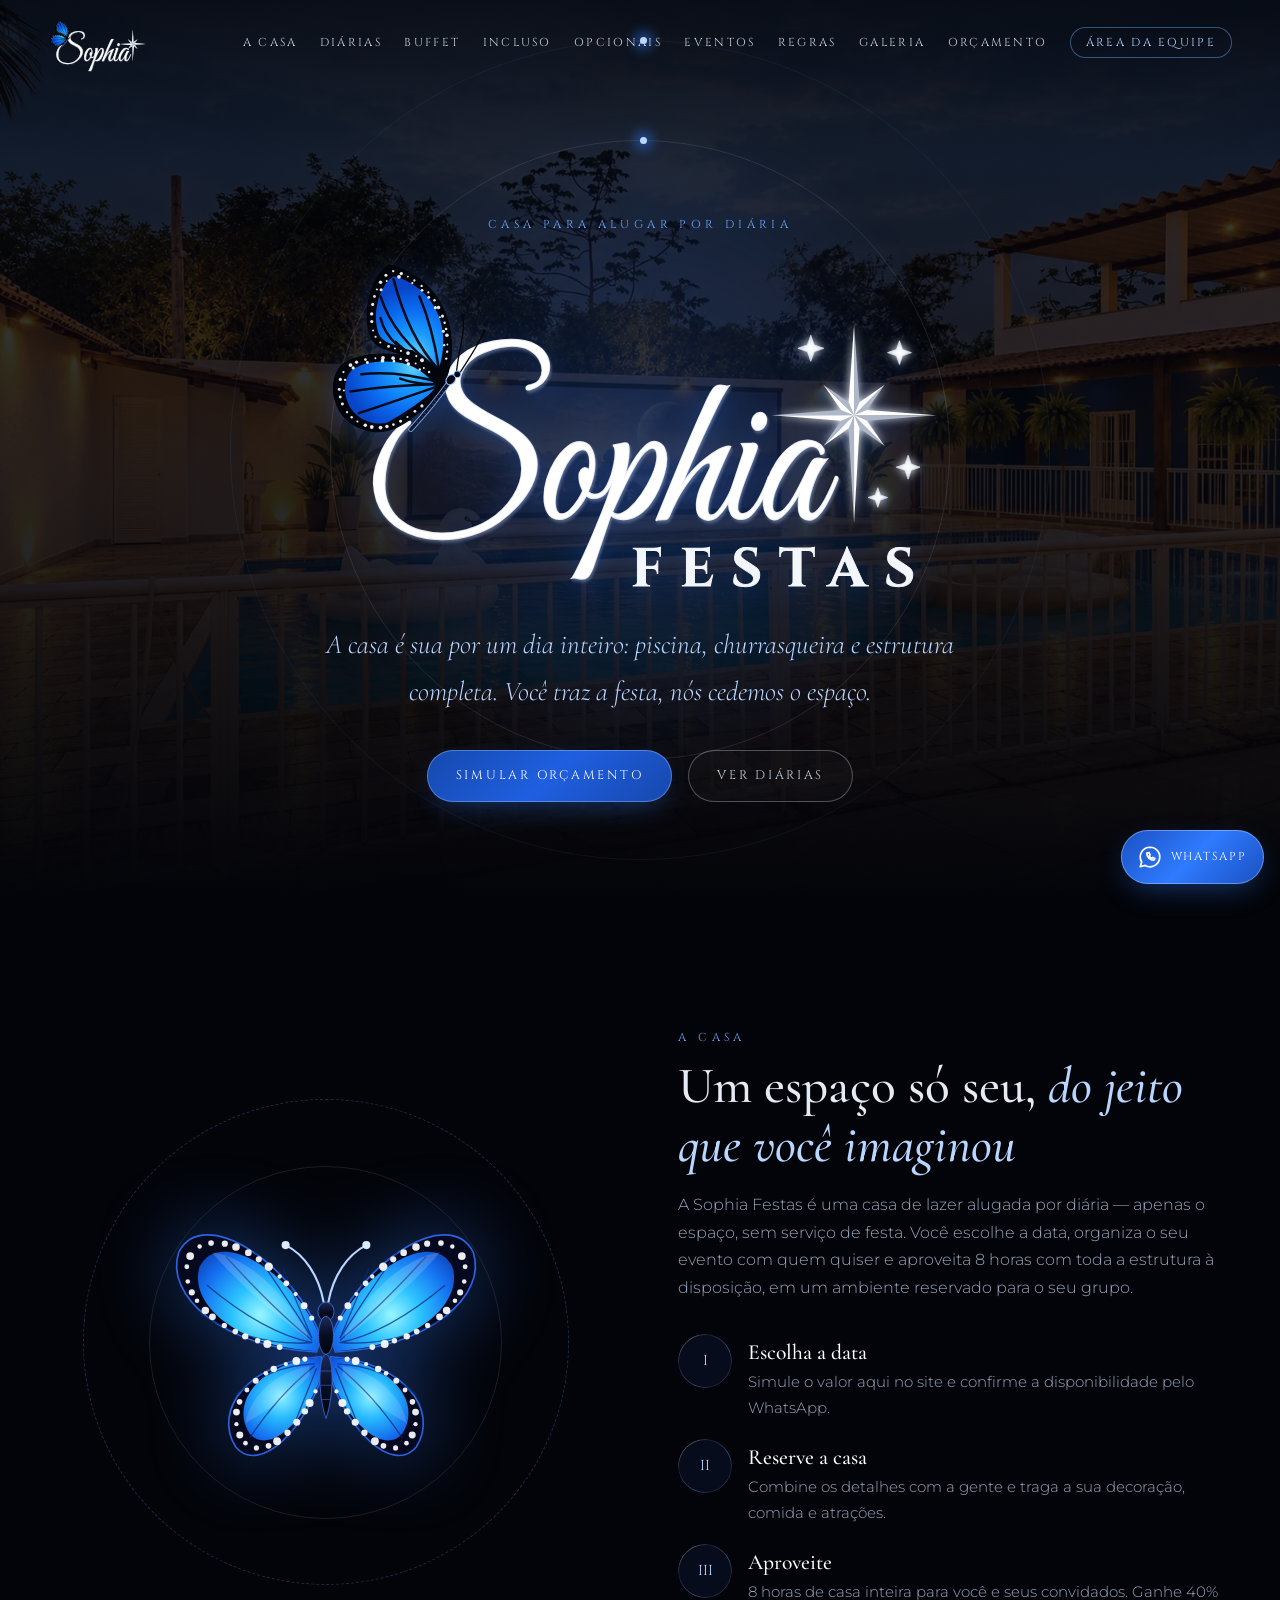
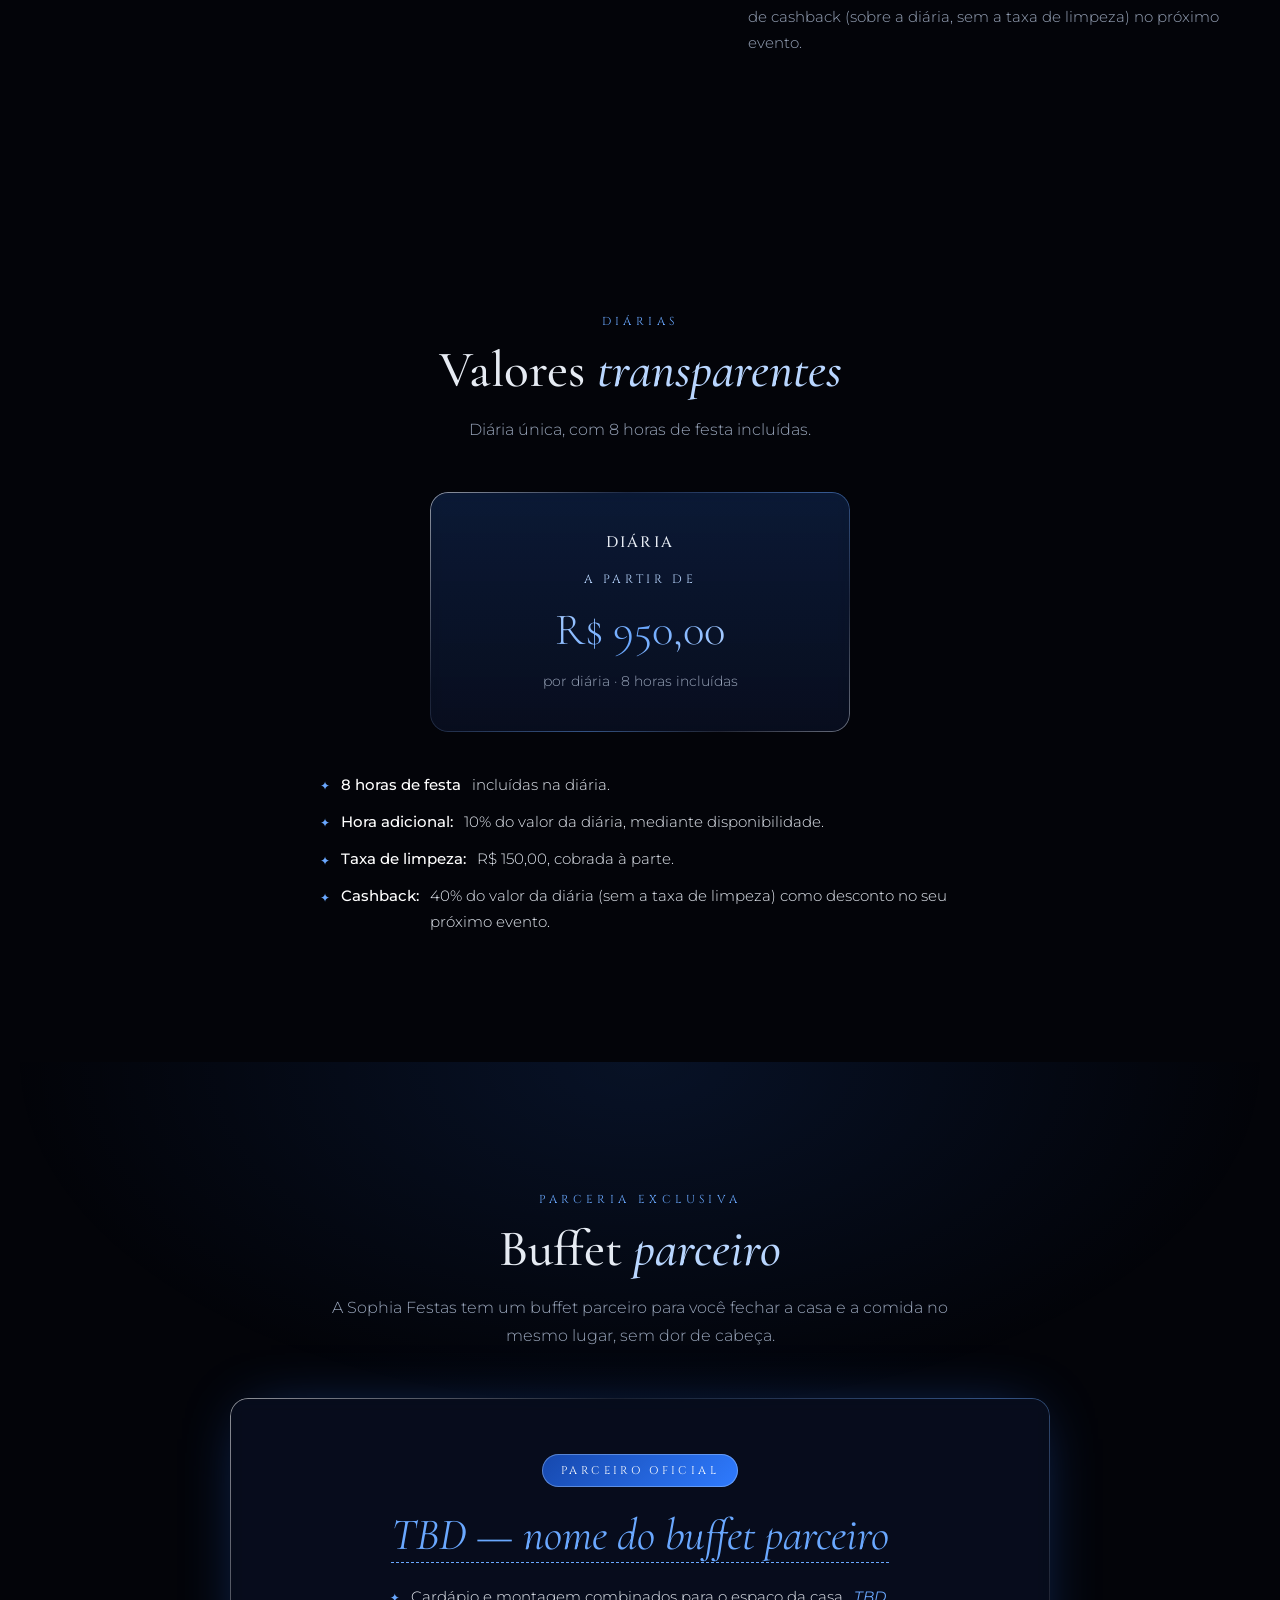
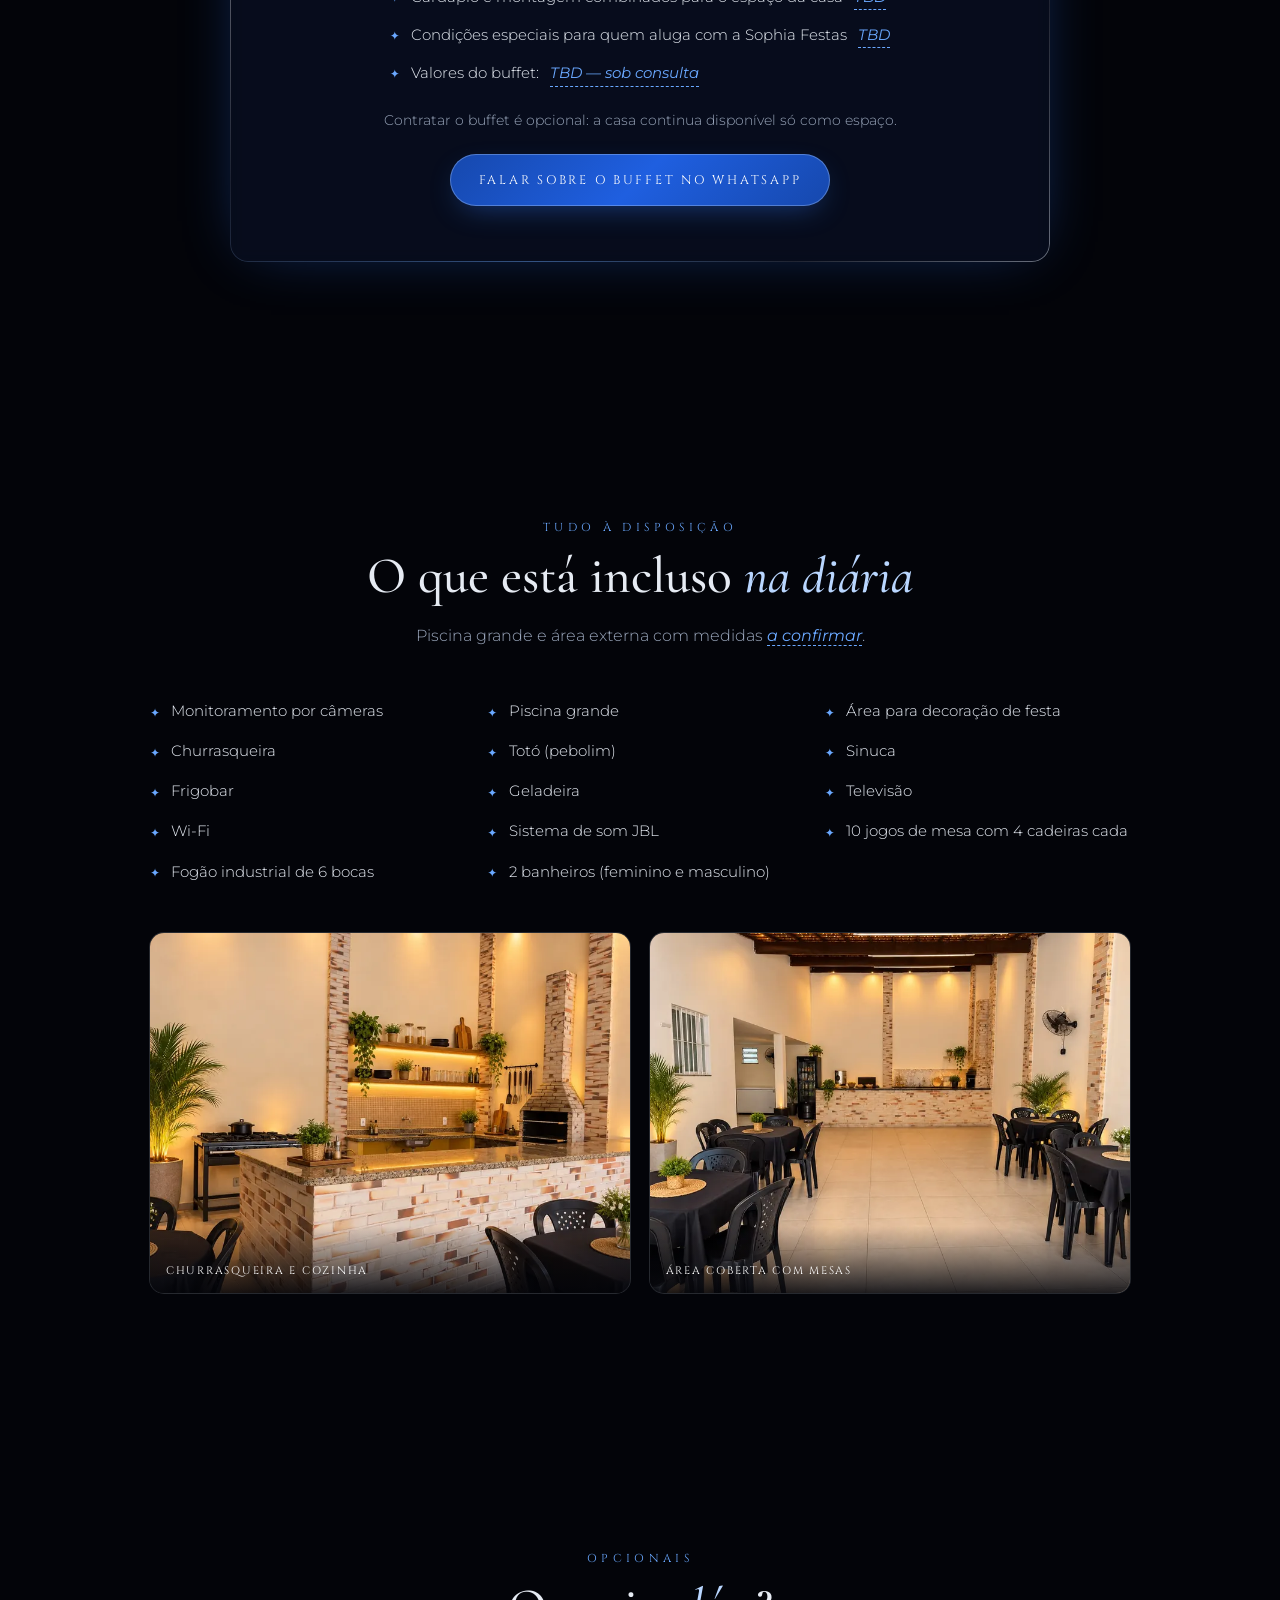
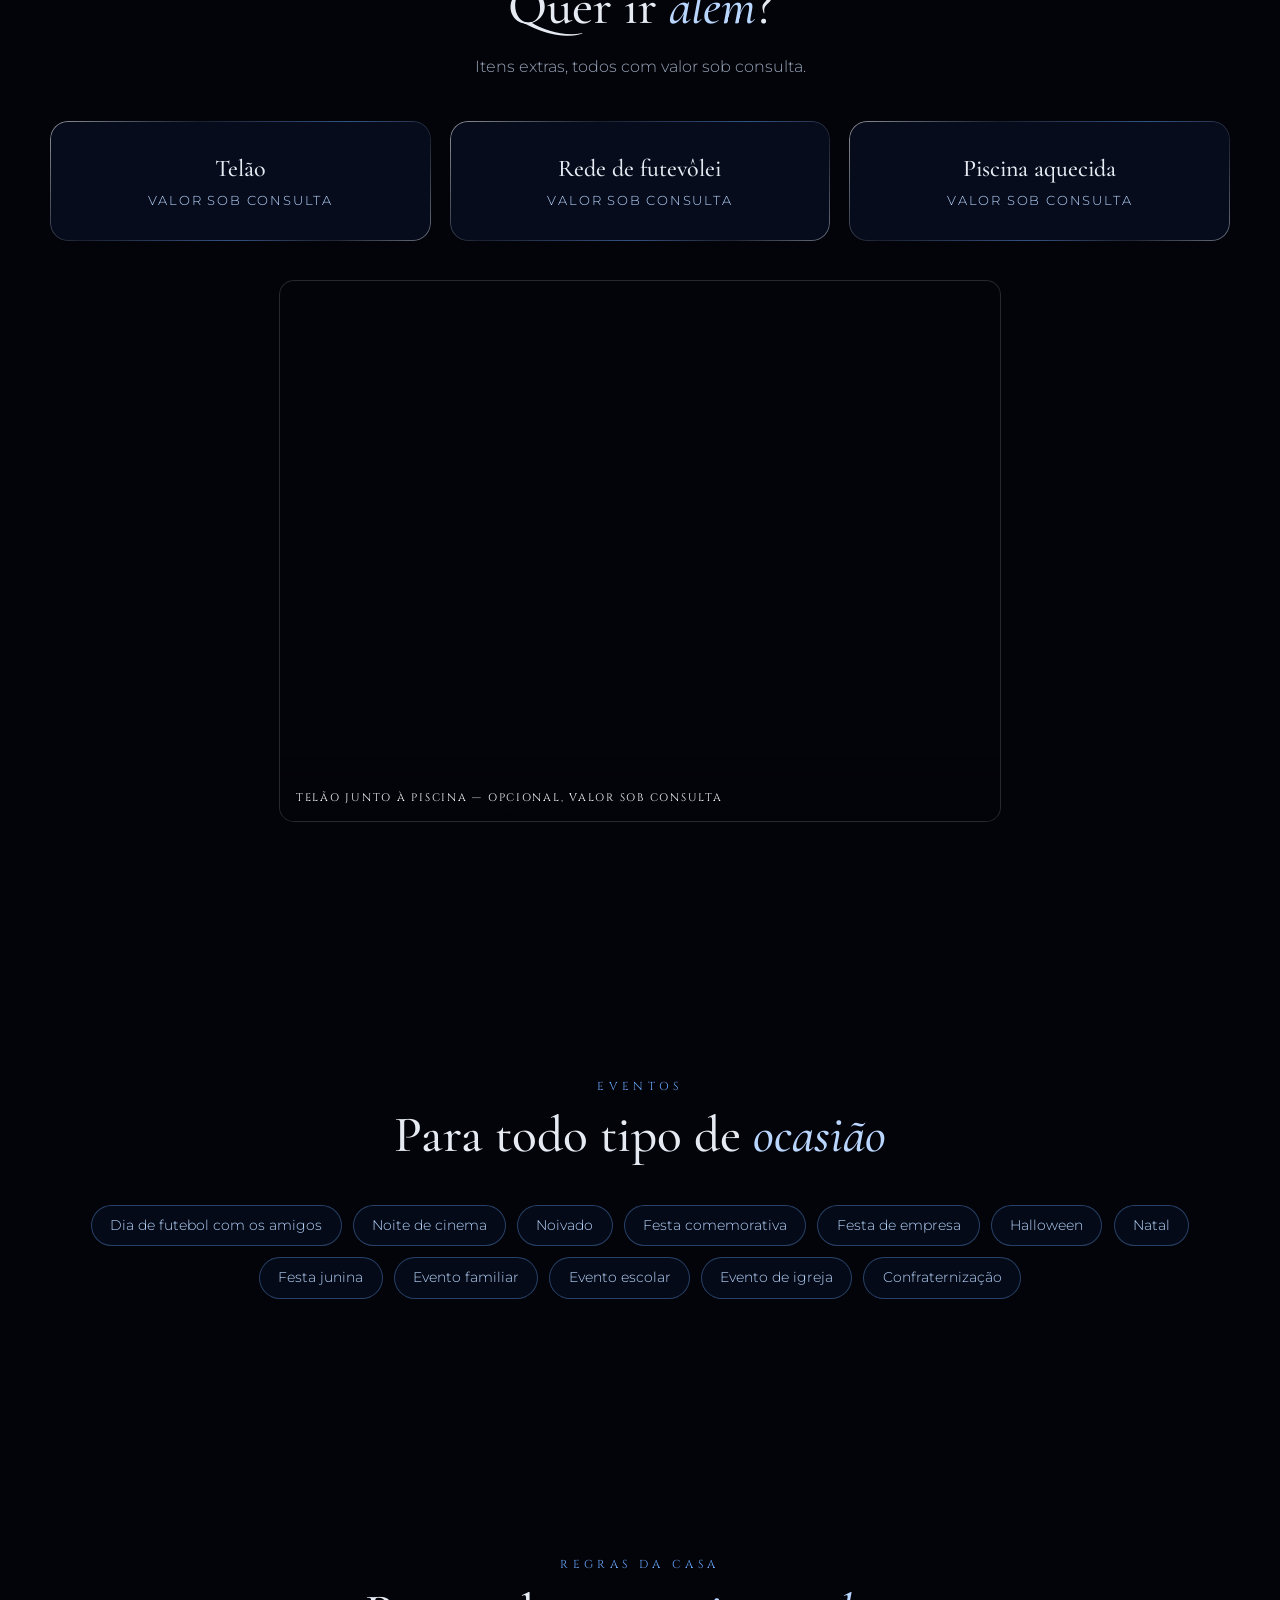
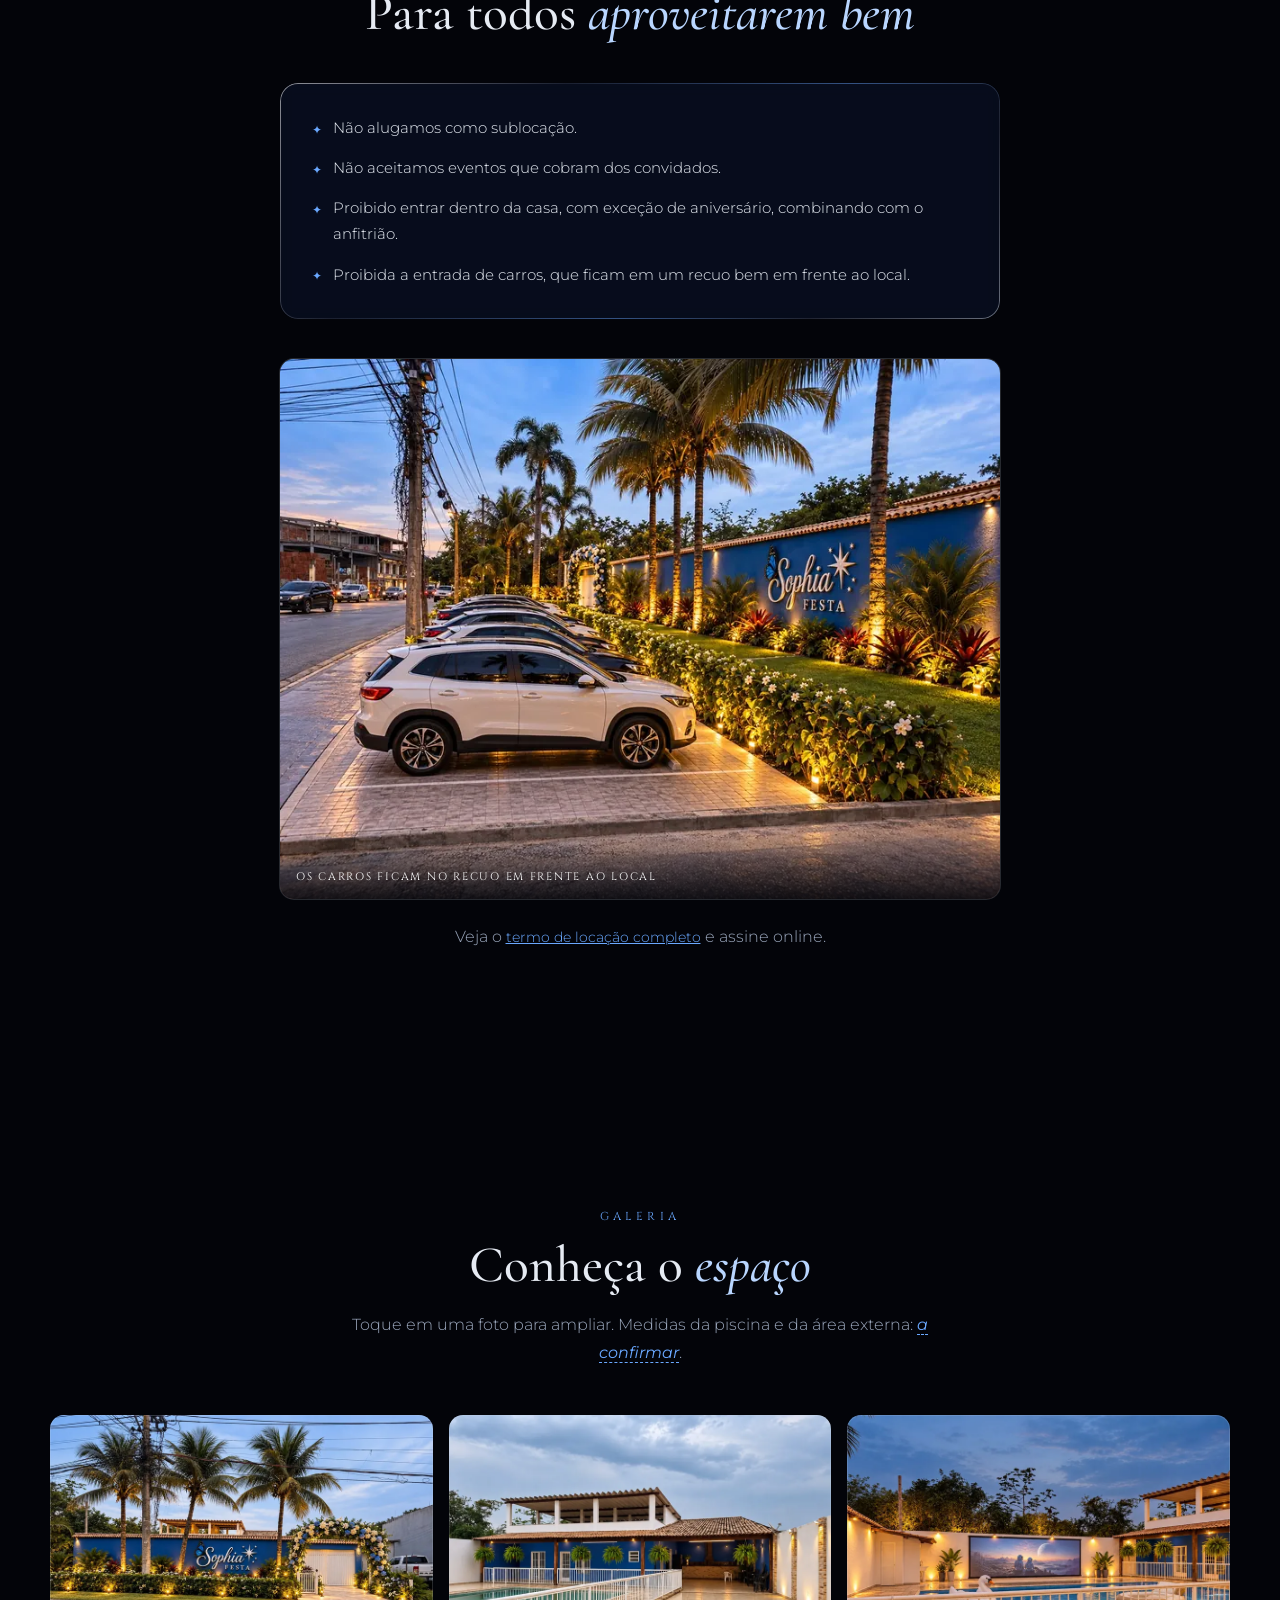
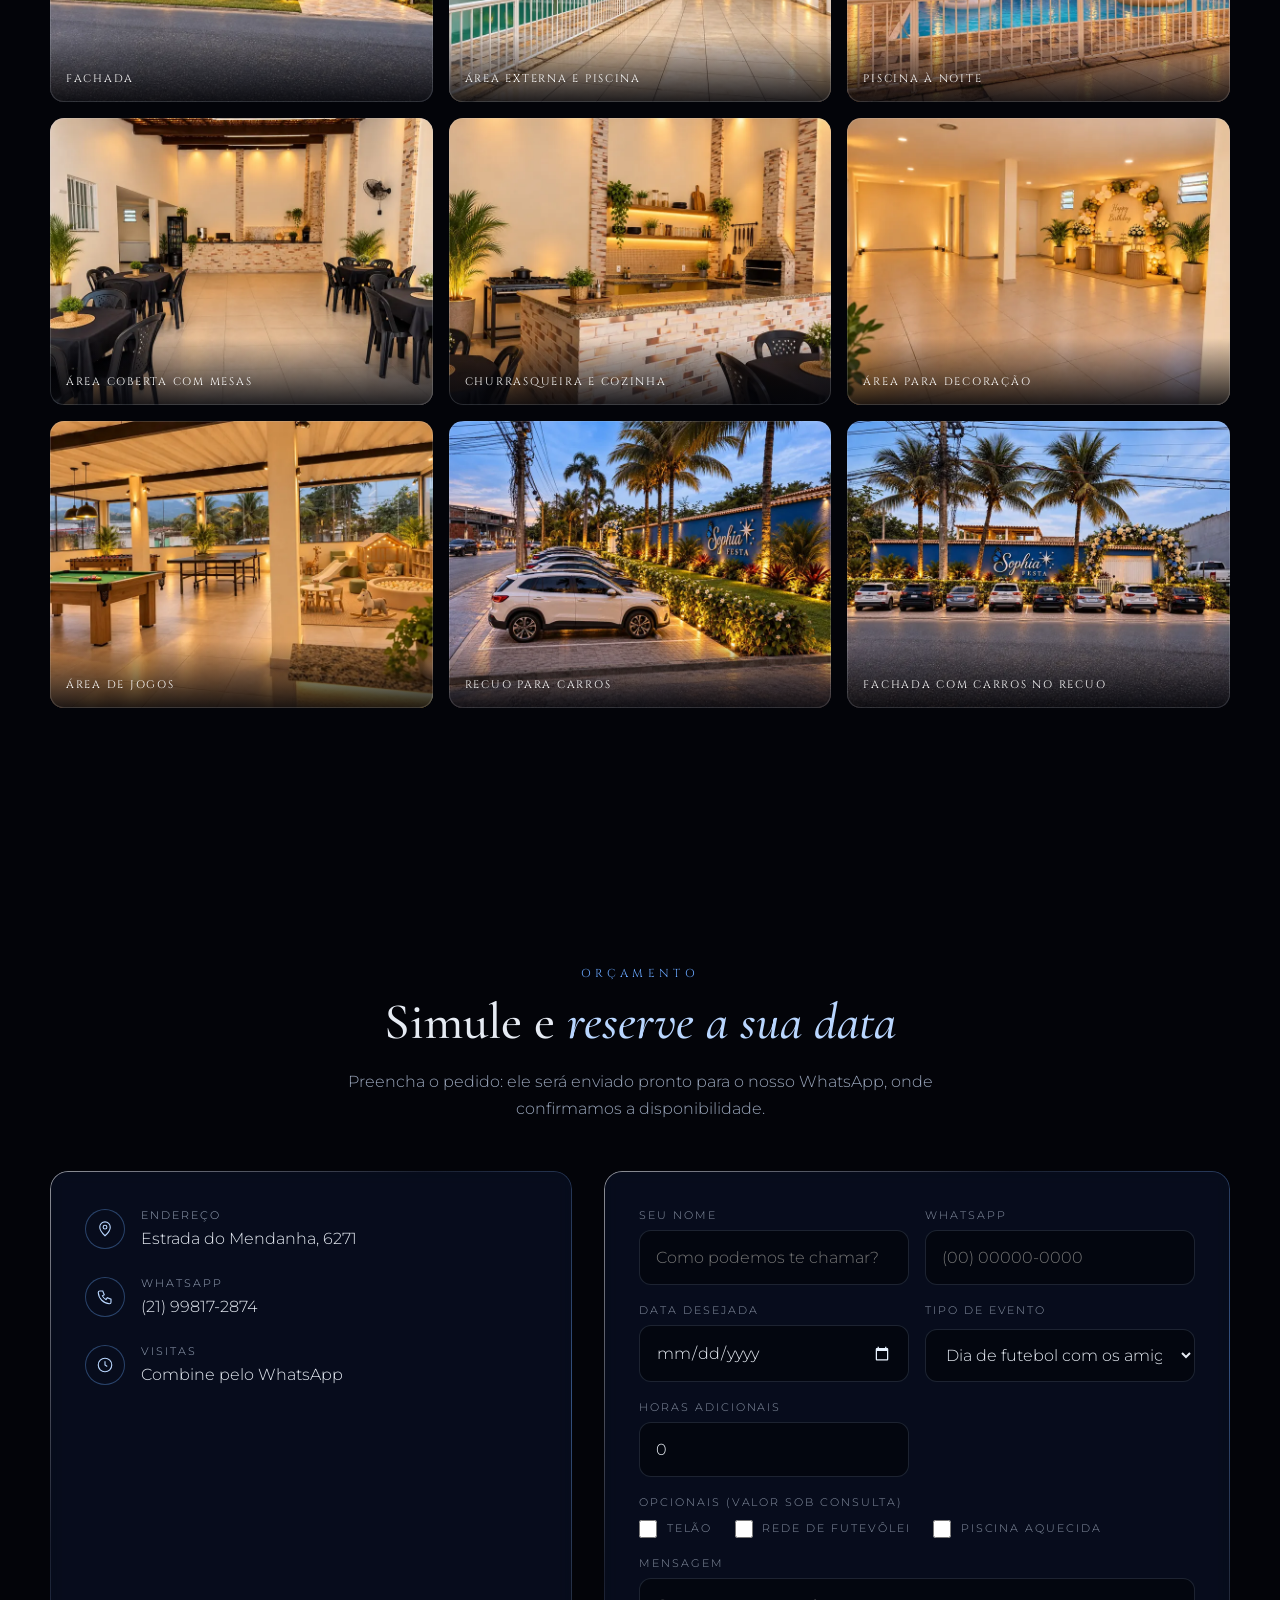
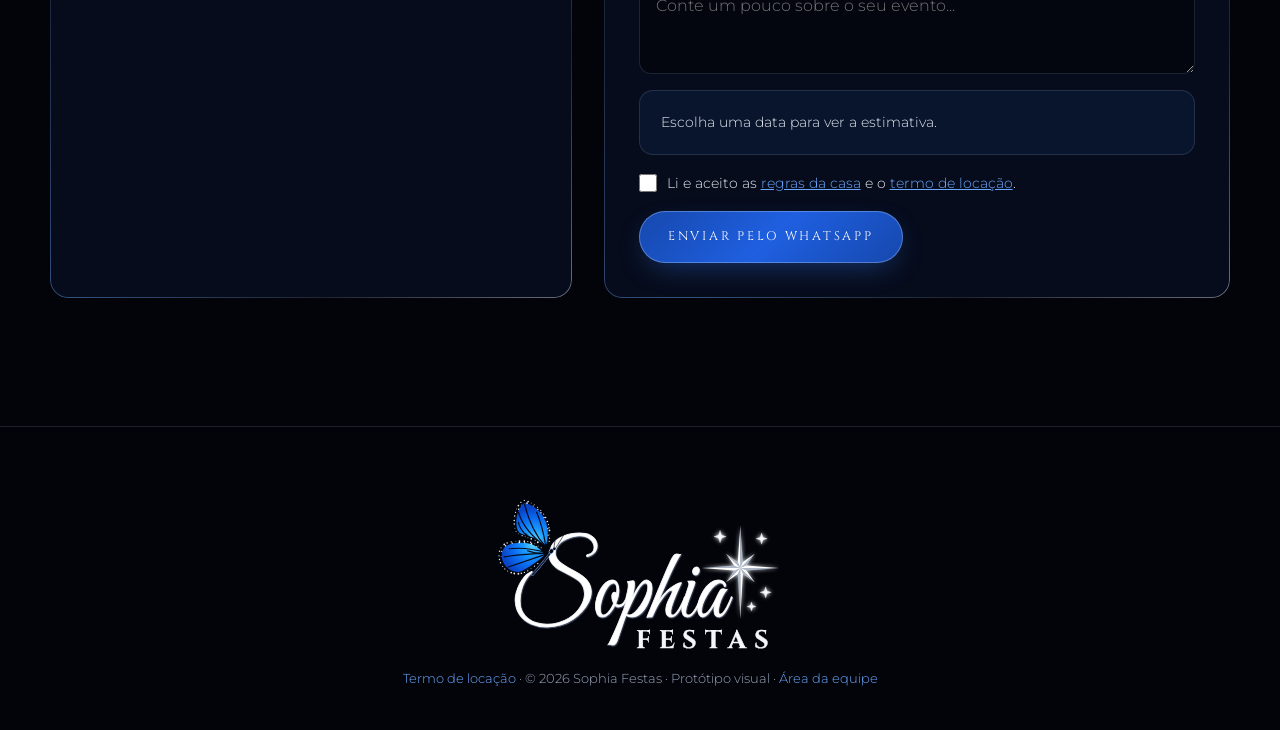
==== commit 5a90420e: "Nova marca Sophia Festas: logo/hero, diaria unica a partir de R$ 950, cashback 40%, buffet parceiro," ====
--- a/index.html
+++ b/index.html
@@ -3,8 +3,9 @@
 <head>
   <meta charset="utf-8">
   <meta name="viewport" content="width=device-width, initial-scale=1">
-  <title>Sophia Festa — Casa para alugar por diária</title>
-  <meta name="description" content="Sophia Festa — aluguel de casa por diária para festas, churrascos e confraternizações. Piscina, churrasqueira, som JBL e estrutura completa. Só o espaço, você faz a festa.">
+  <title>Sophia Festas — Casa para alugar por diária</title>
+  <link rel="icon" href="data:,">
+  <meta name="description" content="Sophia Festas — aluguel de casa por diária para festas, churrascos e confraternizações. Piscina, churrasqueira, som JBL e estrutura completa. Só o espaço, você faz a festa.">
   <link rel="preconnect" href="https://fonts.googleapis.com">
   <link rel="preconnect" href="https://fonts.gstatic.com" crossorigin>
   <link href="https://fonts.googleapis.com/css2?family=Cinzel:wght@400;500;600&family=Cormorant+Garamond:ital,wght@0,400;0,500;1,400;1,500&family=Great+Vibes&family=Montserrat:wght@300;400;500&display=swap" rel="stylesheet">
@@ -23,6 +24,7 @@
     <ul class="nav-links" id="nav-links">
       <li><a href="#essencia">A casa</a></li>
       <li><a href="#diarias">Diárias</a></li>
+      <li><a href="#buffet">Buffet</a></li>
       <li><a href="#incluso">Incluso</a></li>
       <li><a href="#opcionais">Opcionais</a></li>
       <li><a href="#eventos">Eventos</a></li>
@@ -62,7 +64,7 @@
       <div class="reveal">
         <p class="eyebrow">A casa</p>
         <h2 class="section-title">Um espaço só seu, <em>do jeito que você imaginou</em></h2>
-        <p class="lead" style="margin:0">A Sophia é uma casa de lazer alugada por diária — apenas o espaço, sem serviço de festa. Você escolhe a data, organiza o seu evento com quem quiser e aproveita 8 horas com toda a estrutura à disposição, em um ambiente reservado para o seu grupo.</p>
+        <p class="lead" style="margin:0">A Sophia Festas é uma casa de lazer alugada por diária — apenas o espaço, sem serviço de festa. Você escolhe a data, organiza o seu evento com quem quiser e aproveita 8 horas com toda a estrutura à disposição, em um ambiente reservado para o seu grupo.</p>
 
         <div class="stages">
           <div class="stage">
@@ -75,7 +77,7 @@
           </div>
           <div class="stage">
             <div class="stage-icon metal-frame">III</div>
-            <div><h4>Aproveite</h4><p>8 horas de casa inteira para você e seus convidados. Ganhe 10% de cashback (sobre a diária, sem a taxa de limpeza) no próximo evento.</p></div>
+            <div><h4>Aproveite</h4><p>8 horas de casa inteira para você e seus convidados. Ganhe 40% de cashback (sobre a diária, sem a taxa de limpeza) no próximo evento.</p></div>
           </div>
         </div>
       </div>
@@ -87,23 +89,14 @@
     <div class="container center">
       <p class="eyebrow reveal">Diárias</p>
       <h2 class="section-title reveal">Valores <em>transparentes</em></h2>
-      <p class="lead reveal">O valor depende do dia da semana. Todas as diárias incluem 8 horas de festa.</p>
-
-      <div class="rates">
-        <div class="rate metal-frame reveal">
-          <h3>Segunda a quinta</h3>
-          <p class="rate-price metal-text">R$ 750,00</p>
-          <p class="rate-sub">por diária</p>
-        </div>
+      <p class="lead reveal">Diária única, com 8 horas de festa incluídas.</p>
+
+      <div class="rates single">
         <div class="rate featured metal-frame reveal">
-          <h3>Sexta e véspera de feriado</h3>
-          <p class="rate-price metal-blue-text">R$ 1.000,00</p>
-          <p class="rate-sub">por diária</p>
-        </div>
-        <div class="rate metal-frame reveal">
-          <h3>Sábados, domingos, feriados e datas comemorativas</h3>
-          <p class="rate-price metal-text">R$ 1.500,00</p>
-          <p class="rate-sub">por diária · inclui datas comemorativas como Dia dos Namorados, São João e Halloween</p>
+          <h3>Diária</h3>
+          <p class="rate-from">a partir de</p>
+          <p class="rate-price metal-blue-text">R$ 950,00</p>
+          <p class="rate-sub">por diária · 8 horas incluídas</p>
         </div>
       </div>
 
@@ -111,8 +104,29 @@
         <li><strong>8 horas de festa</strong> incluídas na diária.</li>
         <li><strong>Hora adicional:</strong> 10% do valor da diária, mediante disponibilidade.</li>
         <li><strong>Taxa de limpeza:</strong> R$ 150,00, cobrada à parte.</li>
-        <li><strong>Cashback:</strong> 10% do valor da diária (sem a taxa de limpeza) como desconto no seu próximo evento.</li>
+        <li><strong>Cashback:</strong> 40% do valor da diária (sem a taxa de limpeza) como desconto no seu próximo evento.</li>
       </ul>
+    </div>
+  </section>
+
+  <!-- BUFFET PARCEIRO -->
+  <section id="buffet" class="buffet-sec">
+    <div class="container center">
+      <p class="eyebrow reveal">Parceria exclusiva</p>
+      <h2 class="section-title reveal">Buffet <em>parceiro</em></h2>
+      <p class="lead reveal">A Sophia Festas tem um buffet parceiro para você fechar a casa e a comida no mesmo lugar, sem dor de cabeça.</p>
+
+      <div class="buffet-card metal-frame reveal">
+        <div class="buffet-badge">Parceiro oficial</div>
+        <h3 class="buffet-name"><span class="tbc">TBD — nome do buffet parceiro</span></h3>
+        <ul class="buffet-points">
+          <li>Cardápio e montagem combinados para o espaço da casa <span class="tbc">TBD</span></li>
+          <li>Condições especiais para quem aluga com a Sophia Festas <span class="tbc">TBD</span></li>
+          <li>Valores do buffet: <span class="tbc">TBD — sob consulta</span></li>
+        </ul>
+        <p class="buffet-note">Contratar o buffet é opcional: a casa continua disponível só como espaço.</p>
+        <a class="btn btn-primary" id="buffet-cta" href="#" target="_blank" rel="noopener">Falar sobre o buffet no WhatsApp</a>
+      </div>
     </div>
   </section>
 
@@ -194,11 +208,11 @@
         <aside class="contact-info metal-frame reveal">
           <div class="info-row">
             <span class="ic"><svg viewBox="0 0 24 24" fill="none" stroke="currentColor" stroke-width="1.5"><path d="M12 21s-7-6.2-7-11.5A7 7 0 0 1 19 9.5C19 14.8 12 21 12 21z"/><circle cx="12" cy="9.5" r="2.5"/></svg></span>
-            <div><small>Endereço</small><span class="tbc">A confirmar</span></div>
+            <div><small>Endereço</small><span id="info-addr"></span></div>
           </div>
           <div class="info-row">
             <span class="ic"><svg viewBox="0 0 24 24" fill="none" stroke="currentColor" stroke-width="1.5"><path d="M5 4h4l2 5-2.5 1.5a11 11 0 0 0 5 5L15 13l5 2v4a2 2 0 0 1-2 2A16 16 0 0 1 3 6a2 2 0 0 1 2-2"/></svg></span>
-            <div><small>WhatsApp</small><a href="#" id="info-wa">(00) 90000-0000</a></div>
+            <div><small>WhatsApp</small><a href="#" id="info-wa">(21) 99817-2874</a></div>
           </div>
           <div class="info-row">
             <span class="ic"><svg viewBox="0 0 24 24" fill="none" stroke="currentColor" stroke-width="1.5"><circle cx="12" cy="12" r="9"/><path d="M12 7v5l3 2"/></svg></span>
@@ -231,11 +245,11 @@
 
   <footer>
     <div data-logo="big"></div>
-    <p><a href="contrato.html" style="color:var(--blue-soft)">Termo de locação</a> · © 2026 Sophia Festa · Protótipo visual · <a href="agenda.html" style="color:var(--blue-soft)">Área da equipe</a></p>
+    <p><a href="contrato.html" style="color:var(--blue-soft)">Termo de locação</a> · © 2026 Sophia Festas · Protótipo visual · <a href="agenda.html" style="color:var(--blue-soft)">Área da equipe</a></p>
   </footer>
 
   <!-- Balão flutuante do WhatsApp -->
-  <a class="wa-float" id="wa-float" href="#" target="_blank" rel="noopener" aria-label="Falar com a Sophia Festa pelo WhatsApp">
+  <a class="wa-float" id="wa-float" href="#" target="_blank" rel="noopener" aria-label="Falar com a Sophia Festas pelo WhatsApp">
     <svg viewBox="0 0 24 24" fill="none" stroke="currentColor" stroke-width="1.6" stroke-linejoin="round" aria-hidden="true"><path d="M12 3a9 9 0 0 0-7.7 13.6L3 21l4.5-1.2A9 9 0 1 0 12 3z"/><path d="M9 8.5c0 3.5 3 6.5 6.500 6.500l1-1.600-2-1-.9.900c-1-.4-2-1.400-2.400-2.400l.9-.9-1-2z"/></svg>
     <span class="wa-label">WhatsApp</span>
   </a>
@@ -262,8 +276,12 @@
       $("q-opts").innerHTML = S.OPTIONALS.map((o) =>
         '<label class="check-line"><input type="checkbox" name="opt" value="' + esc(o.id) + '"> <span>' + esc(o.label) + "</span></label>").join("");
 
+      // Endereço e buffet
+      $("info-addr").textContent = S.ADDRESS;
+      $("buffet-cta").href = waLink("Olá! Vim pelo site da Sophia Festas e gostaria de saber sobre o buffet parceiro.");
+
       // WhatsApp: balão e contato
-      $("wa-float").href = waLink("Olá! Vim pelo site da Sophia Festa e gostaria de saber mais sobre o aluguel da casa.");
+      $("wa-float").href = waLink("Olá! Vim pelo site da Sophia Festas e gostaria de saber mais sobre o aluguel da casa.");
       const digits = S.WHATSAPP.replace(/^55/, "");
       $("info-wa").textContent = "(" + digits.slice(0, 2) + ") " + digits.slice(2, 7) + "-" + digits.slice(7);
       $("info-wa").href = waLink("Olá! Gostaria de informações sobre o aluguel da casa.");
@@ -274,13 +292,6 @@
       const todayStr = new Date(Date.now() - new Date().getTimezoneOffset() * 60000).toISOString().slice(0, 10);
       dateEl.min = todayStr;
       dateEl.max = S.HOLIDAYS_MAX; // a lista de feriados só cobre até aqui
-      const TIERS = { weekday: "segunda a quinta", friday: "sexta-feira", eve: "véspera de feriado", weekend: "fim de semana/feriado" };
-      function tierLabel(date) {
-        const tier = S.dayRate(date).tier;
-        if (tier !== "friday") return TIERS[tier];
-        const [y, m, d] = date.split("-").map(Number);
-        return new Date(y, m - 1, d).getDay() === 5 ? TIERS.friday : TIERS.eve;
-      }
       const fmtDate = (s) => s.split("-").reverse().join("/");
 
       function data() {
@@ -291,10 +302,10 @@
       function renderEstimate() {
         const d = data();
         if (!d.date) { $("q-estimate").innerHTML = "<p>Escolha uma data para ver a estimativa.</p>"; return; }
-        const q = S.quote(d), tier = tierLabel(d.date);
+        const q = S.quote(d);
         $("q-estimate").innerHTML =
           '<h4>Estimativa</h4><dl>' +
-          "<dt>Diária (" + tier + ", " + S.HOURS_INCLUDED + "h)</dt><dd>" + brl(q.rate) + "</dd>" +
+          "<dt>Diária (" + S.HOURS_INCLUDED + "h)</dt><dd>" + brl(q.rate) + "</dd>" +
           (d.extraHours ? "<dt>" + d.extraHours + " hora(s) adicional(is)</dt><dd>" + brl(q.extra) + "</dd>" : "") +
           "<dt>Taxa de limpeza</dt><dd>" + brl(q.cleaning) + "</dd>" +
           (d.optionals.length ? "<dt>Opcionais (" + esc(d.optionals.join(", ")) + ")</dt><dd>a consultar</dd>" : "") +
@@ -321,12 +332,12 @@
         err.hidden = !msg; err.textContent = msg;
         if (msg) return;
 
-        const q = S.quote(d), tier = tierLabel(d.date);
+        const q = S.quote(d);
         const lines = [
-          "*Pedido de orçamento — Sophia Festa*",
+          "*Pedido de orçamento — Sophia Festas*",
           "Nome: " + $("q-name").value.trim(),
           "WhatsApp: " + $("q-phone").value.trim(),
-          "Data: " + fmtDate(d.date) + " (" + tier + ")",
+          "Data: " + fmtDate(d.date),
           "Tipo de evento: " + $("q-type").value,
           "Horas adicionais: " + d.extraHours,
           "Opcionais: " + (d.optionals.length ? d.optionals.join(", ") + " (valor a consultar)" : "nenhum"),
--- a/css/style.css
+++ b/css/style.css
@@ -1,5 +1,5 @@
 /* =========================================================
-   Sophia Festa — identidade: preto, azul e metal
+   Sophia Festas — identidade: preto, azul e metal
    ========================================================= */
 :root {
   --black: #030409;
@@ -154,7 +154,7 @@
 .nav-logo { display: flex; align-items: center; gap: .5rem; }
 .nav-logo .logo-mark { height: 46px; width: auto; }
 .nav-logo { min-width: 102px; min-height: 46px; } /* reserva o espaço antes do SVG ser injetado (sem salto de layout) */
-.hero [data-logo="big"] { width: min(640px, 92vw); aspect-ratio: 592 / 318; margin: 0 auto; }
+.hero [data-logo="big"] { width: min(680px, 92vw); aspect-ratio: 592 / 318; margin: 0 auto; }
 .nav-links { display: flex; gap: 1.4rem; list-style: none; align-items: center; }
 .nav-links a {
   font-family: var(--font-display); font-size: .72rem; letter-spacing: .2em; text-transform: uppercase;
@@ -293,11 +293,25 @@
 .rate.featured { background: linear-gradient(180deg, rgba(47,123,255,.18), rgba(12,20,44,.6)); transform: translateY(-12px); }
 .rate h3 { font-family: var(--font-display); font-size: .95rem; letter-spacing: .14em; font-weight: 500; text-transform: uppercase; }
 .rate-price { font-family: var(--font-serif); font-size: clamp(2.2rem, 5vw, 2.8rem); margin: 1rem 0 .1rem; }
+.rates.single { grid-template-columns: minmax(0, 420px); justify-content: center; }
+.rates.single .rate.featured { transform: none; }
+.rate-from { font-family: var(--font-display); font-size: .75rem; letter-spacing: .3em; text-transform: uppercase; color: var(--blue-ice); margin-top: .8rem; }
+.rates.single .rate-price { margin-top: .2rem; }
 .rate-sub { color: var(--muted); font-size: .85rem; }
 .terms { list-style: none; max-width: 640px; margin: 2.5rem auto 0; display: grid; gap: .7rem; text-align: left; }
 .terms li, .check-grid li, .rules li { display: flex; gap: .7rem; font-size: .95rem; }
 .terms li::before, .check-grid li::before, .rules li::before { content: "✦"; color: var(--blue-soft); font-size: .75rem; margin-top: .3rem; flex: none; }
 .terms strong { color: #fff; font-weight: 500; }
+
+/* buffet parceiro */
+.buffet-sec { background: radial-gradient(900px 500px at 50% 0, rgba(47,123,255,.12), transparent 70%); }
+.buffet-card { max-width: 820px; margin: 3rem auto 0; padding: clamp(2rem, 5vw, 3.5rem) clamp(1.2rem, 5vw, 3rem); display: grid; gap: 1.4rem; justify-items: center; box-shadow: 0 0 60px -20px var(--blue-glow); }
+.buffet-badge { font-family: var(--font-display); font-size: .7rem; letter-spacing: .3em; text-transform: uppercase; color: #fff; padding: .45rem 1.2rem; border-radius: 999px; background: linear-gradient(135deg, #1648ad, #2f7bff); box-shadow: 0 0 0 1px rgba(185,214,255,.4) inset; }
+.buffet-name { font-family: var(--font-serif); font-weight: 500; font-size: clamp(1.8rem, 5vw, 2.8rem); line-height: 1.15; }
+.buffet-points { list-style: none; display: grid; gap: .7rem; text-align: left; max-width: 560px; }
+.buffet-points li { display: flex; gap: .7rem; font-size: .95rem; }
+.buffet-points li::before { content: "✦"; color: var(--blue-soft); font-size: .75rem; margin-top: .3rem; flex: none; }
+.buffet-note { color: var(--muted); font-size: .85rem; }
 
 /* incluso, opcionais, eventos, regras */
 .check-grid { list-style: none; display: grid; grid-template-columns: repeat(3, 1fr); gap: .9rem 2rem; margin: 3rem auto 0; text-align: left; max-width: 980px; }
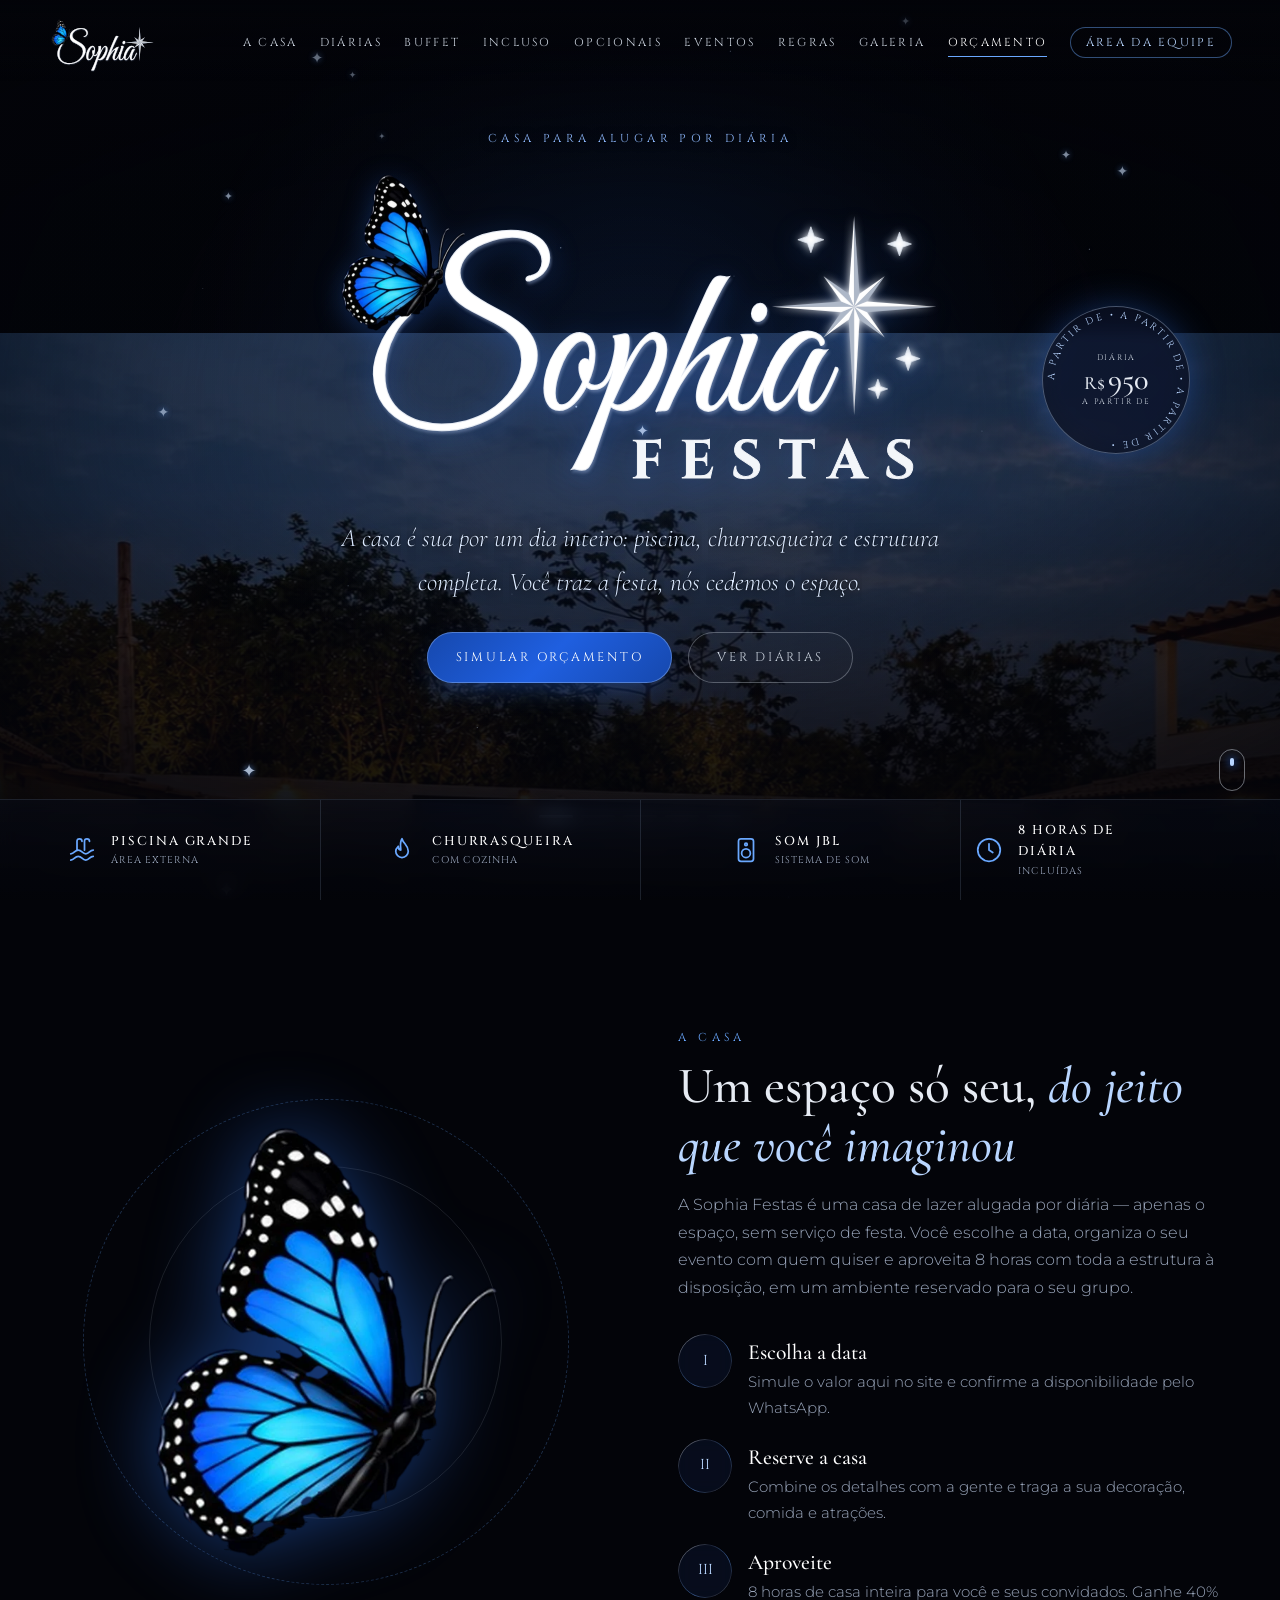
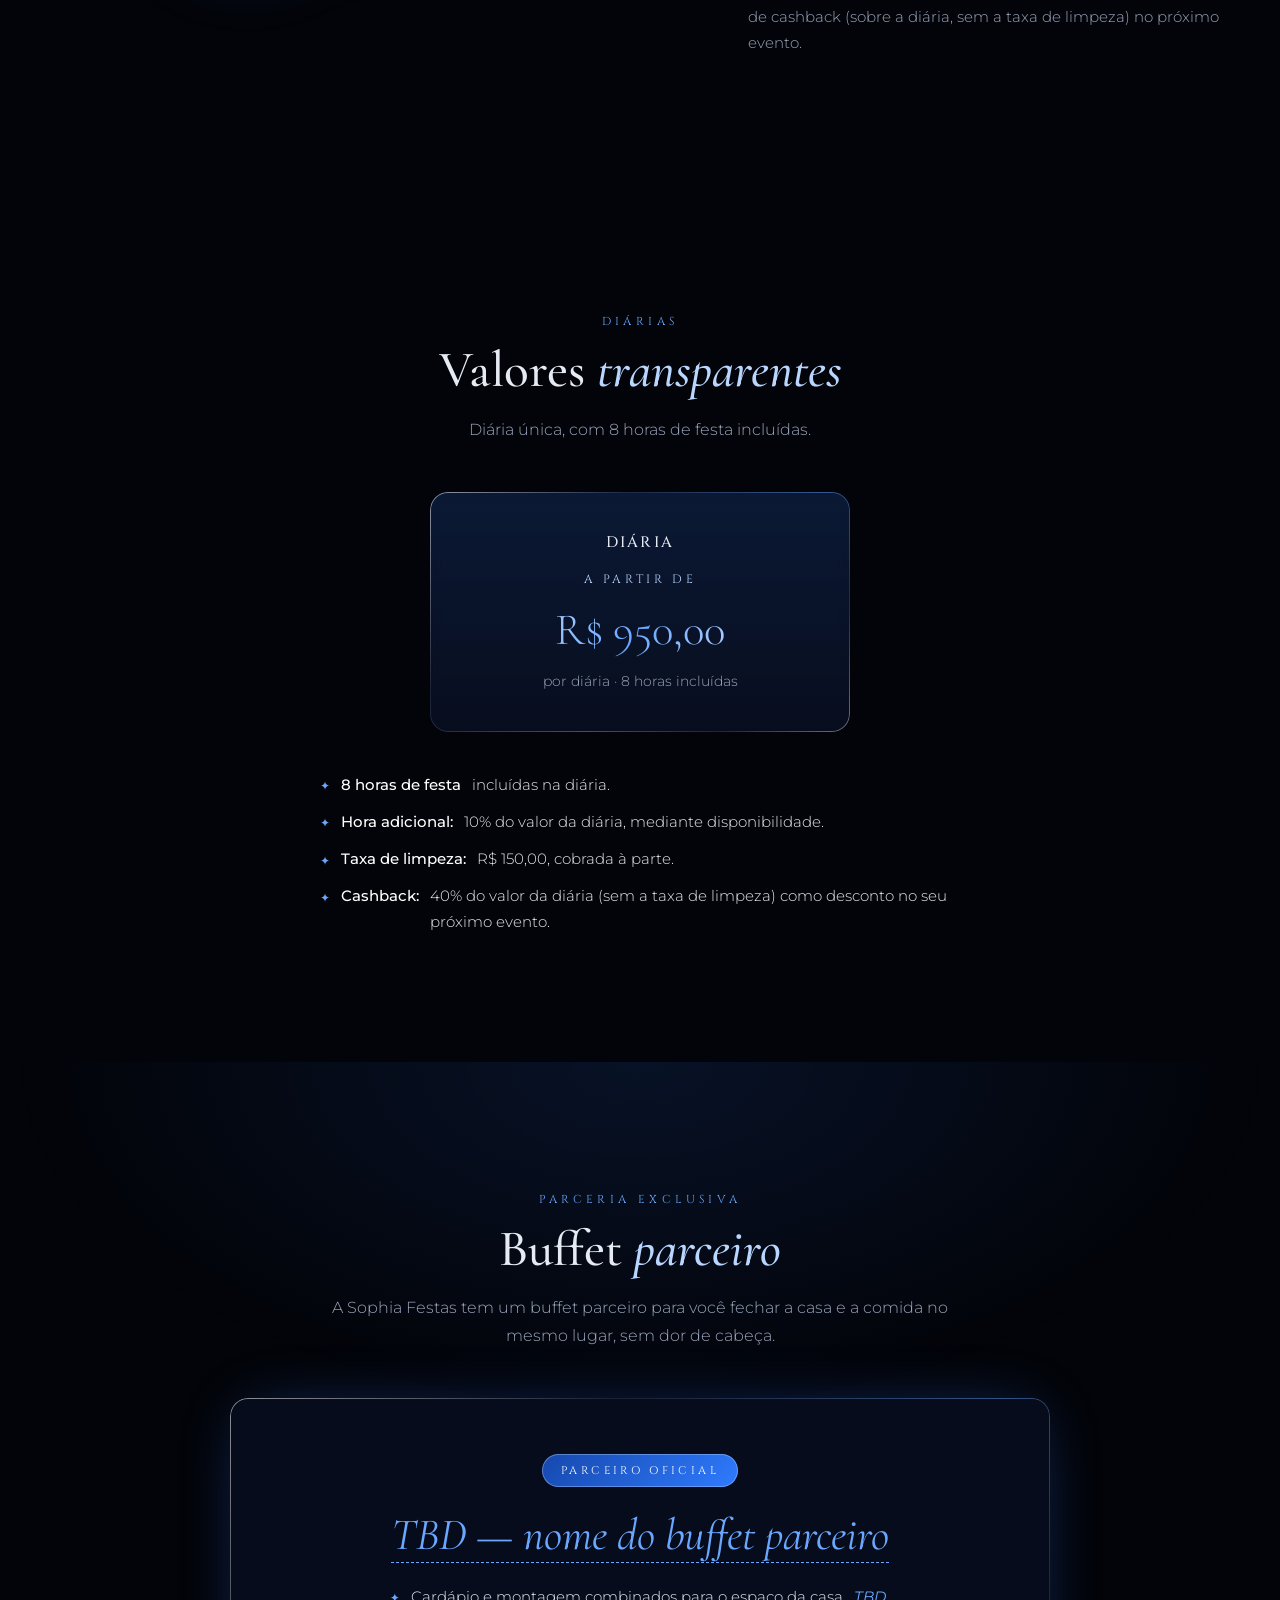
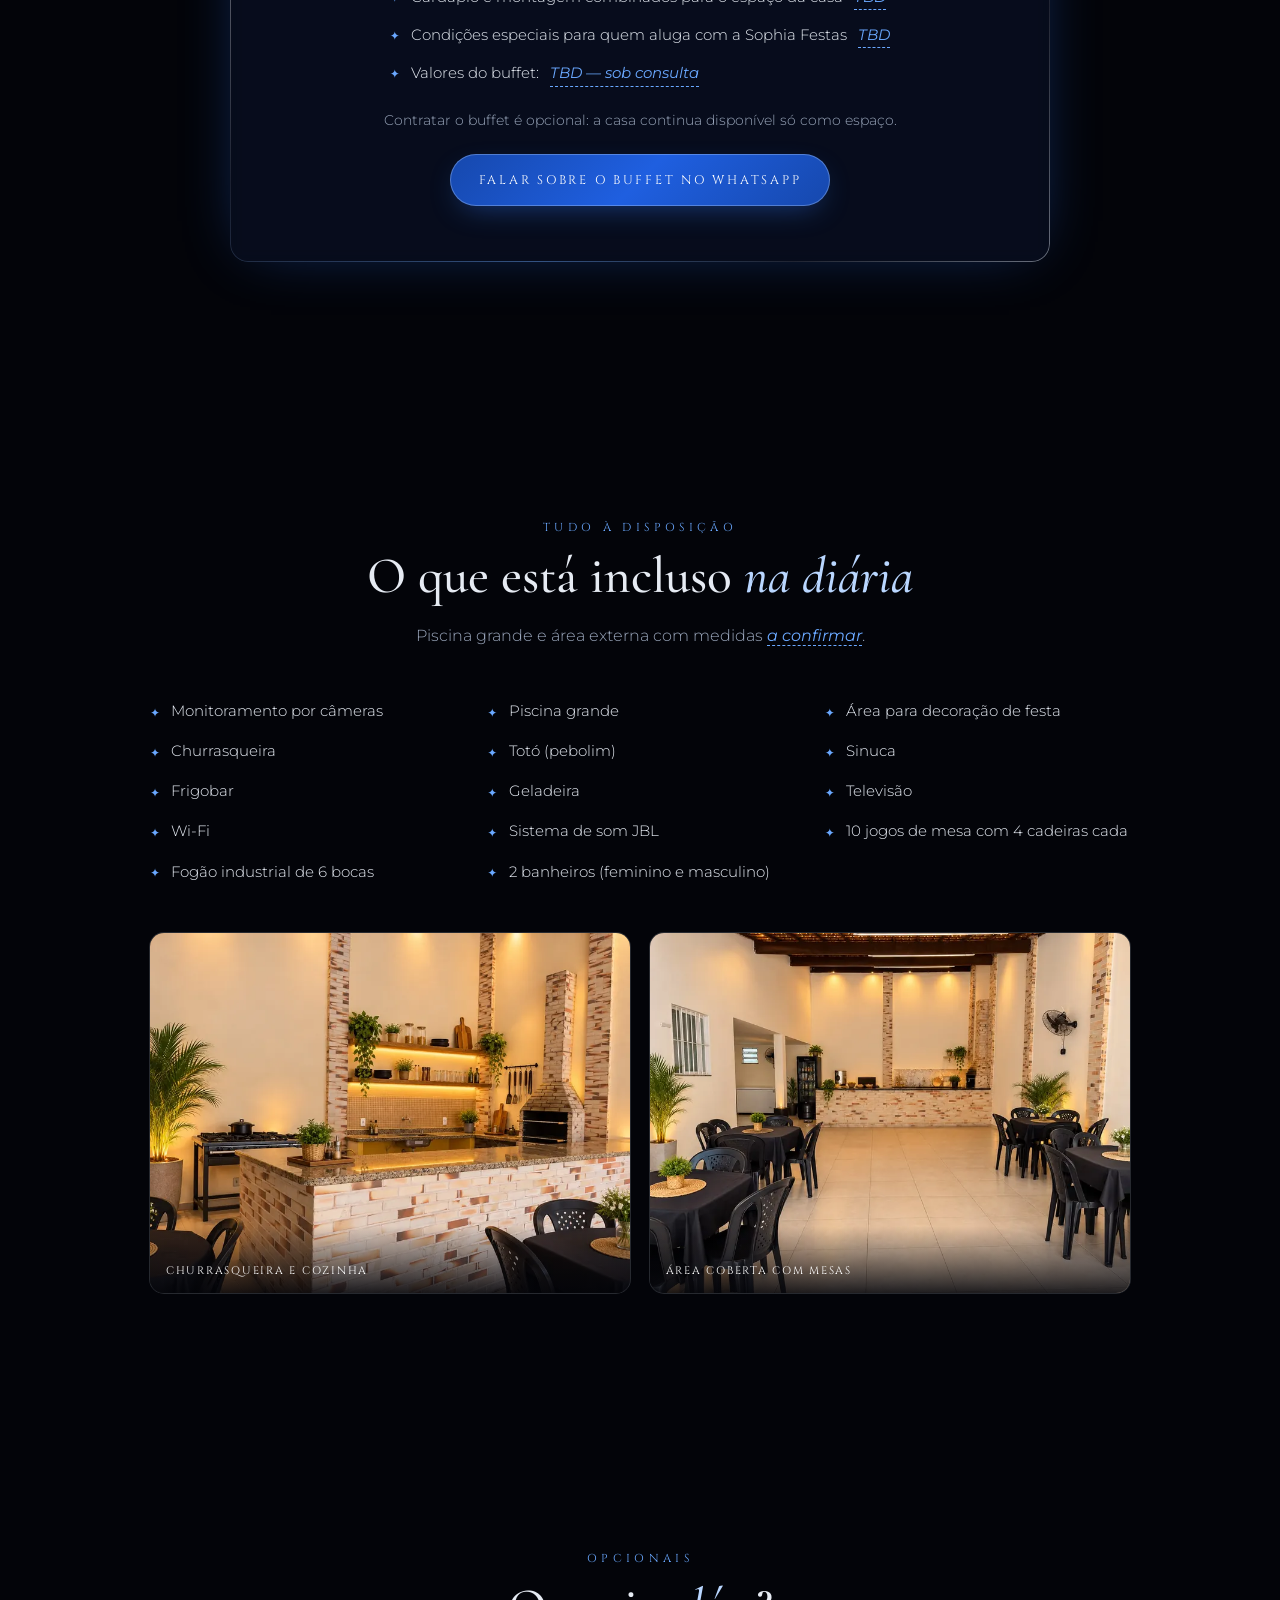
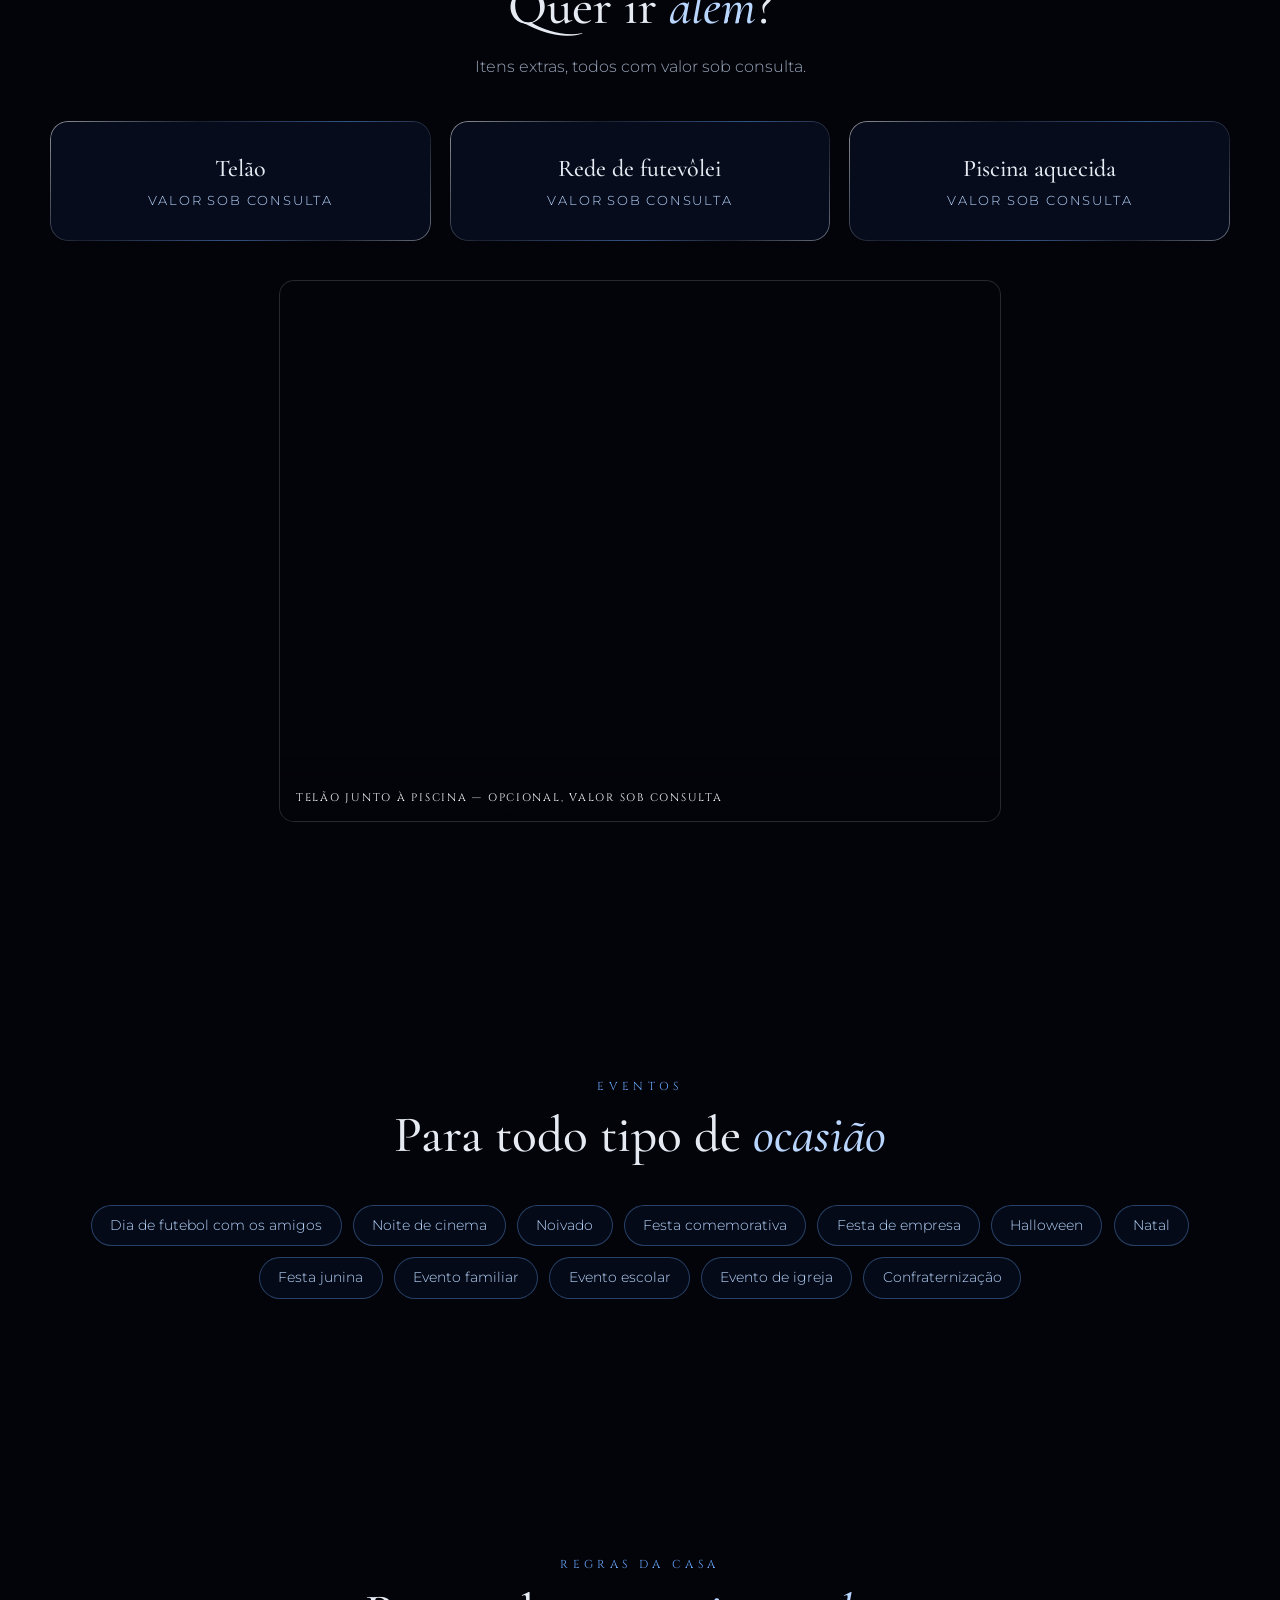
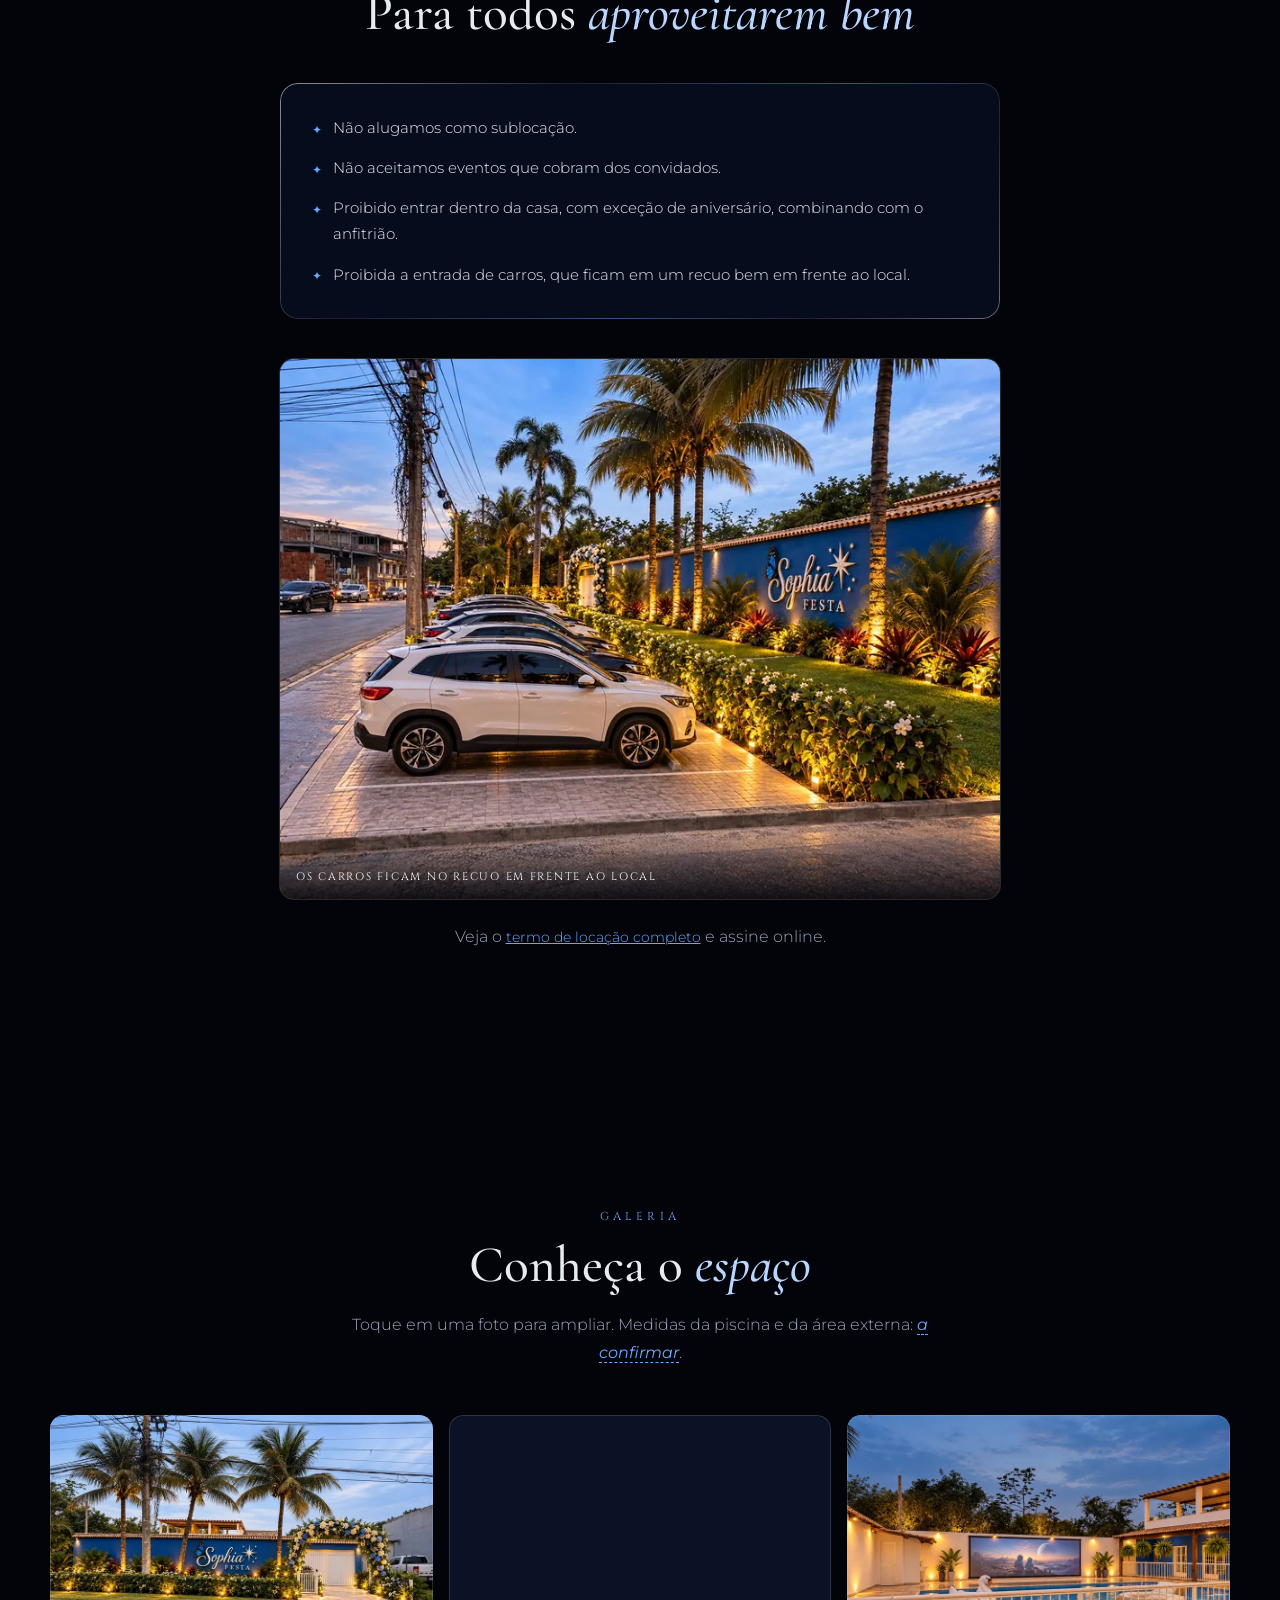
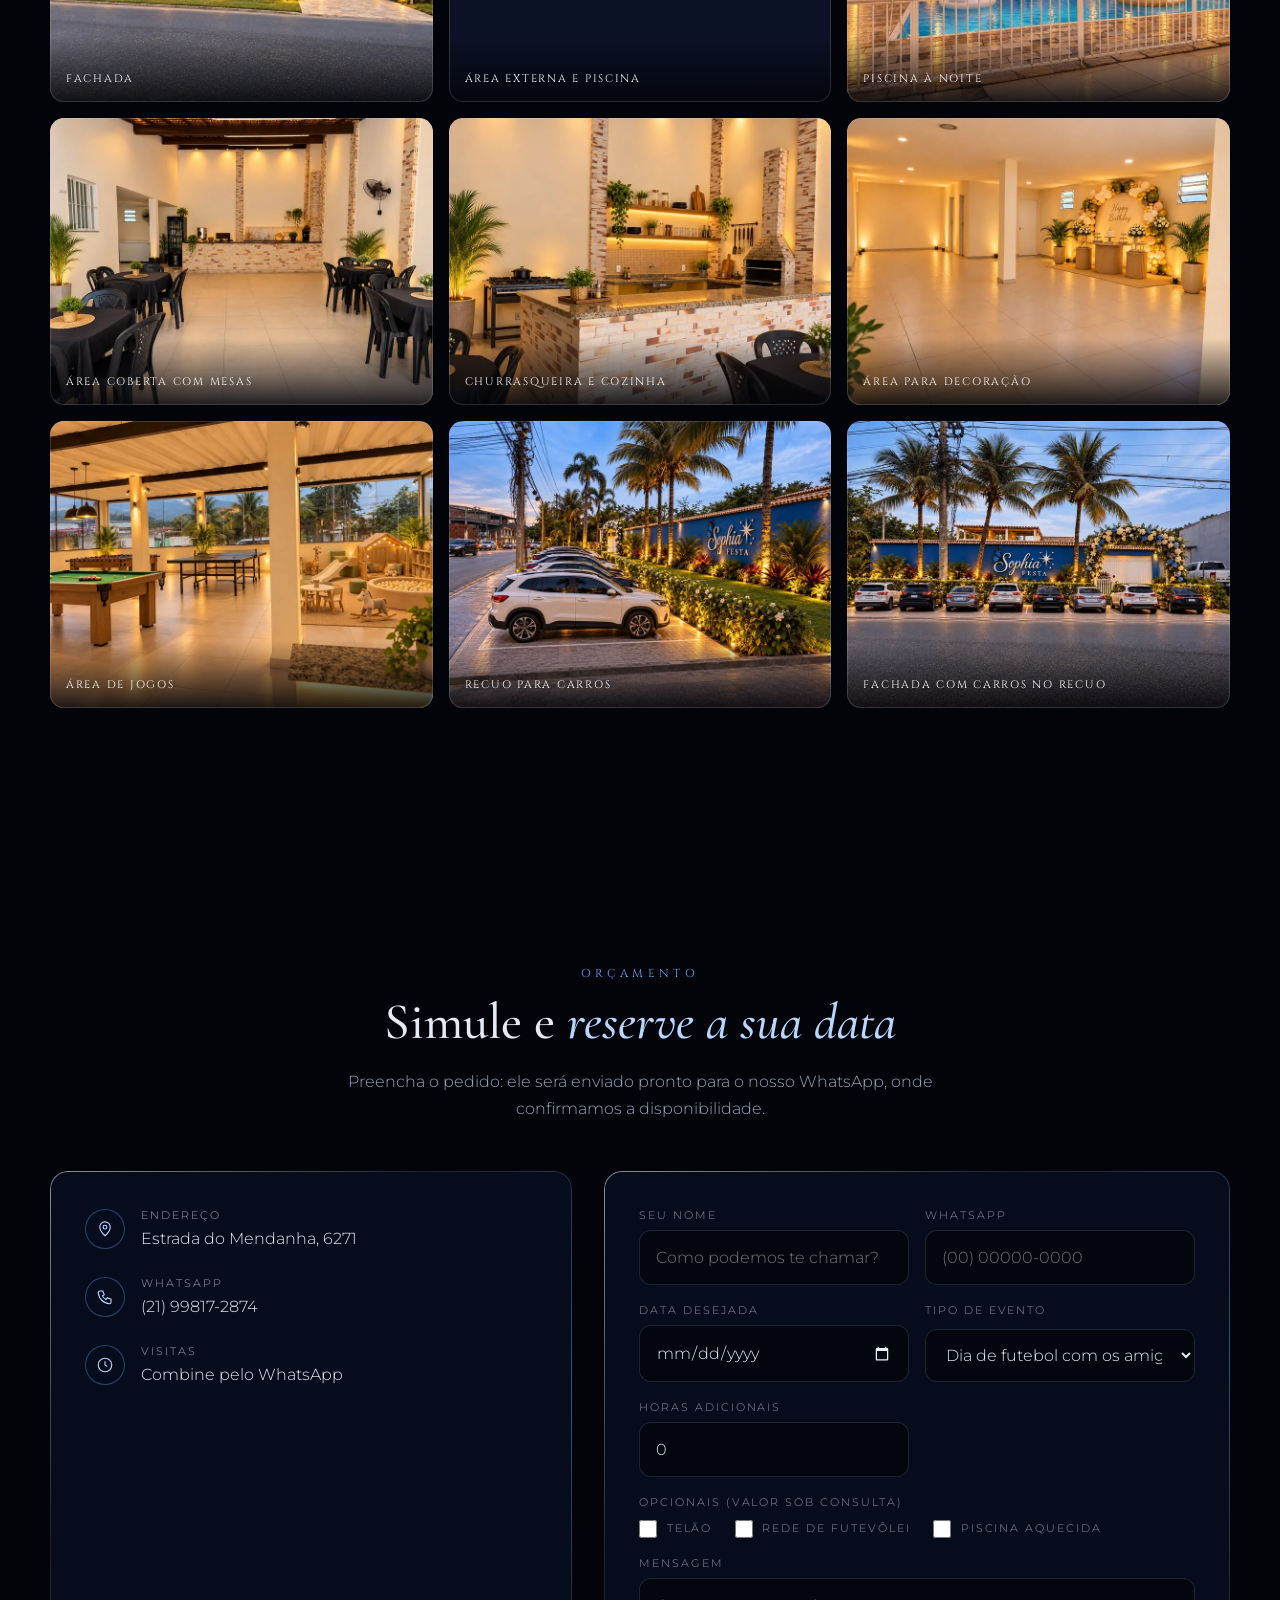
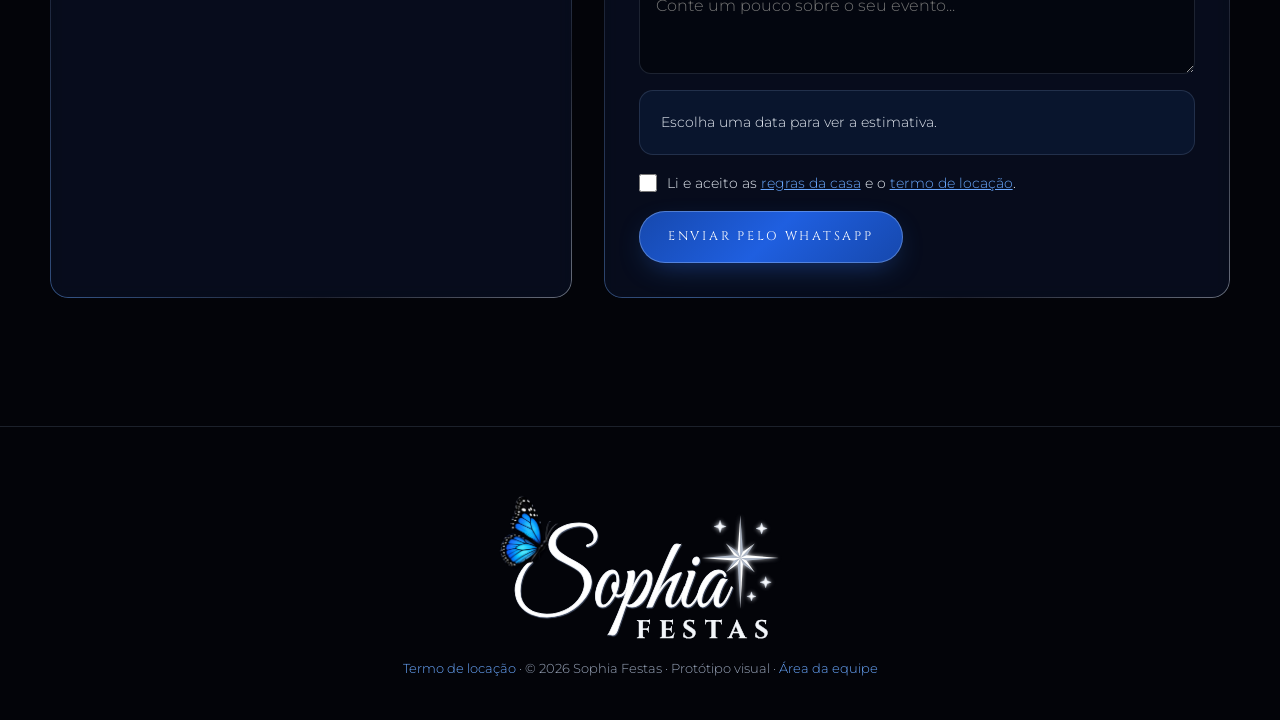
==== commit 585184a1: "Hero cinematografico com slideshow Ken Burns, borboletas em camadas e balao do WhatsApp so apos rola" ====
--- a/index.html
+++ b/index.html
@@ -11,6 +11,7 @@
   <link href="https://fonts.googleapis.com/css2?family=Cinzel:wght@400;500;600&family=Cormorant+Garamond:ital,wght@0,400;0,500;1,400;1,500&family=Great+Vibes&family=Montserrat:wght@300;400;500&display=swap" rel="stylesheet">
   <link rel="preload" as="image" type="image/webp" href="img/piscina-telao-1448.webp" imagesrcset="img/piscina-telao-1448.webp 1448w" imagesizes="100vw" fetchpriority="high">
   <link rel="stylesheet" href="css/style.css">
+  <link rel="stylesheet" href="css/hero.css">
 </head>
 <body>
   <div class="sky"></div>
@@ -36,21 +37,38 @@
   </nav>
 
   <!-- HERO -->
-  <header class="hero" id="inicio">
-    <picture><source type="image/webp" srcset="img/piscina-telao-1448.webp"><img class="hero-bg" src="img/piscina-telao.jpg" alt="" width="1448" height="1086" fetchpriority="high" decoding="async"></picture>
-    <div class="hero-halo"></div>
-    <div class="hero-ring"></div>
-    <div class="hero-ring r2"></div>
+  <header class="hero hx" id="inicio" data-host>
+    <div class="hx-slides" data-slides data-interval="6500" data-par="0.22" aria-hidden="true">
+        <div class="slide"><picture><source type="image/webp" srcset="img/piscina-telao-1448.webp"><img src="img/piscina-telao.jpg" alt="" width="1448" height="1086" fetchpriority="high" decoding="async"></picture></div>
+        <div class="slide"><picture data-pending><source type="image/webp" data-srcset="img/area-externa-piscina-1448.webp"><img data-src="img/area-externa-piscina.jpg" alt="" width="1448" height="1086" decoding="async"></picture></div>
+        <div class="slide"><picture data-pending><source type="image/webp" data-srcset="img/churrasqueira-cozinha-1448.webp"><img data-src="img/churrasqueira-cozinha.jpg" alt="" width="1448" height="1086" decoding="async"></picture></div>
+        <div class="slide"><picture data-pending><source type="image/webp" data-srcset="img/salao-mesas-1448.webp"><img data-src="img/salao-mesas.jpg" alt="" width="1448" height="1086" decoding="async"></picture></div>
+        <div class="slide"><picture data-pending><source type="image/webp" data-srcset="img/area-jogos-1448.webp"><img data-src="img/area-jogos.jpg" alt="" width="1448" height="1086" decoding="async"></picture></div>
+    </div>
+    <div class="hx-glow" data-mouse="-16"></div>
+    <div class="depth-slot" data-depth="a"></div>
+    <div class="hx-vig"></div>
     <div class="hero-inner">
-      <p class="eyebrow">Casa para alugar por diária</p>
+      <p class="eyebrow" data-rv style="--d:1500ms">Casa para alugar por diária</p>
       <div data-logo="big"></div>
-      <p class="hero-tagline">A casa é sua por um dia inteiro: piscina, churrasqueira e estrutura completa. Você traz a festa, nós cedemos o espaço.</p>
-      <div class="hero-actions">
-        <a href="#contato" class="btn btn-primary">Simular orçamento</a>
-        <a href="#diarias" class="btn btn-ghost">Ver diárias</a>
-      </div>
-    </div>
-    <div class="scroll-hint">DESCUBRA</div>
+      <p class="hx-tag" data-split style="--d:1700ms">A casa é sua por um dia inteiro: piscina, churrasqueira e estrutura completa. Você traz a festa, nós cedemos o espaço.</p>
+      <div class="hx-actions">
+        <a href="#contato" class="btn btn-primary" data-magnetic data-rv style="--d:2100ms">Simular orçamento</a>
+        <a href="#diarias" class="btn btn-ghost" data-magnetic data-rv style="--d:2250ms">Ver diárias</a>
+      </div>
+    </div>
+    <div class="seal hx-seal" data-rv style="--d:2300ms">
+      <span class="seal-bg"></span><svg class="seal-ring" viewBox="0 0 148 148" aria-hidden="true"><defs><path id="seal-path" d="M74,74 m-62,0 a62,62 0 1,1 124,0 a62,62 0 1,1 -124,0"/></defs><text><textPath href="#seal-path" startOffset="0">A PARTIR DE • A PARTIR DE • A PARTIR DE • </textPath></text></svg>
+      <div class="seal-in"><small>diária</small><b><i>R$</i><span data-count data-cfg="BASE_PRICE">950</span></b><small>a partir de</small></div>
+    </div>
+    <div class="hx-ticks" aria-hidden="true"><i data-tick></i><i data-tick></i><i data-tick></i><i data-tick></i><i data-tick></i></div>
+    <ul class="hx-strip">
+      <li data-rv style="--d:2400ms"><svg viewBox="0 0 24 24" aria-hidden="true"><path d="M3 15c3 0 3-3 6-3s3 3 6 3 3-3 6-3M3 20c3 0 3-3 6-3s3 3 6 3 3-3 6-3M8 12V5a2 2 0 0 1 4 0M14 12V5a2 2 0 0 1 4 0"/></svg><span><b>Piscina grande</b><em>área externa</em></span></li>
+      <li data-rv style="--d:2520ms"><svg viewBox="0 0 24 24" aria-hidden="true"><path d="M12 3c1 4 5 5 5 10a5 5 0 0 1-10 0c0-2 1-3 2-4 0 2 1 3 2 3 0-3-1-6 1-9z"/></svg><span><b>Churrasqueira</b><em>com cozinha</em></span></li>
+      <li data-rv style="--d:2640ms"><svg viewBox="0 0 24 24" aria-hidden="true"><rect x="6" y="3" width="12" height="18" rx="2"/><circle cx="12" cy="14.5" r="3.5"/><circle cx="12" cy="7.5" r="1"/></svg><span><b>Som JBL</b><em>sistema de som</em></span></li>
+      <li data-rv style="--d:2760ms"><svg viewBox="0 0 24 24" aria-hidden="true"><circle cx="12" cy="12" r="9"/><path d="M12 7v5l3 2"/></svg><span><b><span data-count data-cfg="HOURS">8</span> horas de diária</b><em>incluídas</em></span></li>
+    </ul>
+    <a class="scroll-ind" href="#essencia" aria-label="Rolar para baixo" data-rv style="--d:2900ms"></a>
   </header>
 
   <!-- ESSÊNCIA -->
@@ -257,6 +275,7 @@
   <script src="js/config.js"></script>
   <script src="js/brand.js"></script>
   <script src="js/magic.js"></script>
+  <script src="js/hero.js"></script>
   <script>
     (function () {
       const S = window.SOPHIA;
--- a/css/style.css
+++ b/css/style.css
@@ -153,8 +153,8 @@
 }
 .nav-logo { display: flex; align-items: center; gap: .5rem; }
 .nav-logo .logo-mark { height: 46px; width: auto; }
-.nav-logo { min-width: 102px; min-height: 46px; } /* reserva o espaço antes do SVG ser injetado (sem salto de layout) */
-.hero [data-logo="big"] { width: min(680px, 92vw); aspect-ratio: 592 / 318; margin: 0 auto; }
+.nav-logo { min-width: 110px; min-height: 46px; } /* reserva o espaço antes do SVG ser injetado (sem salto de layout) */
+.hero [data-logo="big"] { width: min(680px, calc(100vw - 1.5rem)); aspect-ratio: 592 / 298; margin: 0 auto; }
 .nav-links { display: flex; gap: 1.4rem; list-style: none; align-items: center; }
 .nav-links a {
   font-family: var(--font-display); font-size: .72rem; letter-spacing: .2em; text-transform: uppercase;
@@ -177,43 +177,12 @@
 .logo-mark { overflow: visible; }
 .logo-big { width: min(640px, 92vw); height: auto; margin: 0 auto; }
 
-/* ---------- borboleta: bater de asas orgânico (abre devagar, fecha rápido, pausa aberta) ---------- */
-/* solta (de frente): duas asas espelhadas, articuladas junto ao corpo, dobra 3D; asa de trás defasada */
-.butterfly-svg .bf-fore, .butterfly-svg .bf-hind {
-  transform-box: fill-box; --amp: 72;
-  animation: bf-flap var(--bf-dur, 3.6s) infinite;
-}
-.butterfly-svg .bf-hind { --amp: 62; animation-delay: calc(var(--bf-dur, 3.6s) * .05); }
-.butterfly-svg .l { --dir: -1; }
-.butterfly-svg .r { --dir: 1; }
-.butterfly-svg .bf-fore.l { transform-origin: 100% 100%; }
-.butterfly-svg .bf-fore.r { transform-origin: 0 100%; }
-.butterfly-svg .bf-hind.l { transform-origin: 100% 0; }
-.butterfly-svg .bf-hind.r { transform-origin: 0 0; }
-.butterfly-svg .bf-body { transform-box: fill-box; transform-origin: 50% 70%; animation: bf-sway var(--bf-dur, 3.6s) ease-in-out infinite; }
-@keyframes bf-flap {
-  0%   { transform: perspective(340px) rotateY(0deg); animation-timing-function: cubic-bezier(.5, 0, .9, .5); }
-  16%  { transform: perspective(340px) rotateY(0deg); animation-timing-function: cubic-bezier(.5, 0, .9, .5); }
-  34%  { transform: perspective(340px) rotateY(calc(var(--dir) * var(--amp) * 1deg)); animation-timing-function: cubic-bezier(.25, .6, .3, 1); }
-  100% { transform: perspective(340px) rotateY(0deg); }
-}
-@keyframes bf-sway {
-  0%, 16%, 100% { transform: rotate(0deg) translateY(0); }
-  34% { transform: rotate(-1.6deg) translateY(1px); }
-  60% { transform: rotate(.8deg) translateY(-.6px); }
-}
-/* da logo (de perfil): asa da frente e asa de trás levemente defasadas */
-.logo-butterfly .pw-fore, .logo-butterfly .pw-hind {
-  transform-box: fill-box; animation: pw-flap var(--pw-dur, 3.8s) infinite;
-}
-.logo-butterfly .pw-fore { transform-origin: 100% 94%; }
-.logo-butterfly .pw-hind { transform-origin: 100% 6%; animation-delay: .16s; }
-@keyframes pw-flap {
-  0%   { transform: perspective(300px) rotateY(0deg); animation-timing-function: cubic-bezier(.5, 0, .9, .5); }
-  62%  { transform: perspective(300px) rotateY(0deg); animation-timing-function: cubic-bezier(.5, 0, .9, .5); }
-  72%  { transform: perspective(300px) rotateY(-58deg); animation-timing-function: cubic-bezier(.25, .6, .3, 1); }
-  100% { transform: perspective(300px) rotateY(0deg); }
-}
+/* ---------- borboleta (imagem recortada da logo): estática, só flutua de leve ---------- */
+.butterfly-svg { width: 100%; height: auto; }
+.mini-fly .butterfly-svg { height: 100%; object-fit: contain; }
+.toast .butterfly-svg { width: 22px; flex: none; }
+.logo-butterfly { transform-box: fill-box; transform-origin: 70% 90%; animation: bf-hover 5s ease-in-out infinite; }
+@keyframes bf-hover { 50% { transform: translateY(-2px) rotate(-1.2deg); } }
 
 /* ---------- hero ---------- */
 .hero {
@@ -470,6 +439,7 @@
   .nav-toggle { position: relative; z-index: 30; }
 }
 @media (max-width: 760px) {
+  .hero { padding-left: .75rem; padding-right: .75rem; }
   .check-grid { grid-template-columns: 1fr; }
   .fig-row { grid-template-columns: 1fr; }
   .lb { padding: 3.5rem .6rem 5rem; }
--- a/css/hero.css
+++ b/css/hero.css
@@ -0,0 +1,153 @@
+/* =========================================================
+   Hero cinematográfico — foto em slideshow (Ken Burns) + logo animada, selo, faixa de destaques, nav translúcida
+   Só transform/opacity nas animações. prefers-reduced-motion: ver fim do arquivo.
+   ========================================================= */
+:root { --e: cubic-bezier(.16, .84, .24, 1); }
+.spark { display: none !important; }              /* troca o brilho padrão pelo rastro de estrelas */
+html, body { overflow-x: clip; }
+
+/* ---------- navegação melhorada: translúcida, some ao descer, progresso e link ativo ---------- */
+.nav { transition: transform .5s var(--e), background .4s, padding .4s, box-shadow .4s; }
+.nav::before { content: ""; position: absolute; inset: 0; z-index: -1; opacity: 0; transition: opacity .4s; background: linear-gradient(180deg, rgba(3,4,9,.8), rgba(3,4,9,0)); }
+.nav:not(.scrolled)::before { opacity: 1; }
+.nav.scrolled { background: rgba(7, 11, 23, .55); backdrop-filter: blur(16px) saturate(1.4); -webkit-backdrop-filter: blur(16px) saturate(1.4); }
+.nav.nav-hide { transform: translateY(-110%); }
+.nav-progress { position: absolute; left: 0; bottom: -1px; height: 2px; width: 100%; transform: scaleX(0); transform-origin: 0 50%; background: linear-gradient(90deg, var(--blue), var(--blue-ice)); box-shadow: 0 0 10px var(--blue-glow); }
+.nav-links a.is-active { color: #fff; }
+.nav-links a.is-active::after { transform: scaleX(1); }
+.nav-links .nav-wa { background: linear-gradient(135deg, #1648ad, #2f7bff); color: #fff; box-shadow: 0 0 0 1px rgba(185,214,255,.4) inset; }
+.nav-links .nav-wa::after { display: none; }
+
+/* ---------- base dos heróis de prévia ---------- */
+.hx { position: relative; isolation: isolate; overflow: hidden; }
+.hx::before { content: none !important; }
+.hx [data-logo="big"] { width: min(680px, calc(100vw - 1.5rem)); aspect-ratio: 592 / 298; margin: 0 auto; }
+.hx .hero-inner { z-index: 5; }
+.depth-slot { position: absolute; inset: 0; z-index: 3; pointer-events: none; overflow: hidden; }
+
+/* revelações escalonadas (entram quando <html> recebe .go) */
+.mo [data-rv] { opacity: 0; transform: translate3d(0, 26px, 0); }
+.mo.go [data-rv] { opacity: 1; transform: none; transition: opacity 1s var(--e), transform 1s var(--e); transition-delay: calc(var(--d, 0ms) + var(--i, 0) * 110ms); }
+.w { display: inline-block; overflow: hidden; vertical-align: top; padding-bottom: .12em; margin-bottom: -.12em; }
+.wi { display: inline-block; }
+.mo .wi { transform: translate3d(0, 112%, 0); }
+.mo.go .wi { transform: none; transition: transform 1s var(--e); transition-delay: calc(var(--d, 0ms) + var(--k) * 55ms); }
+
+/* botões: brilho no hover + magnético */
+.btn { overflow: hidden; }
+.btn::after { content: ""; position: absolute; top: 0; bottom: 0; left: 0; width: 60%; transform: translateX(-130%) skewX(-18deg); background: linear-gradient(90deg, transparent, rgba(255,255,255,.35), transparent); pointer-events: none; }
+.btn:hover::after { transform: translateX(260%) skewX(-18deg); transition: transform .9s var(--e); }
+.btn[data-magnetic] { transform: translate3d(var(--mx, 0px), var(--my, 0px), 0); }
+.btn[data-magnetic]:hover { transform: translate3d(var(--mx, 0px), calc(var(--my, 0px) - 2px), 0); }
+.btn-wa-big { padding: 1.15rem 2.2rem; font-size: .86rem; background: linear-gradient(135deg, #1648ad, #2f7bff 50%, #1648ad); color: #fff; box-shadow: 0 0 0 1px rgba(185,214,255,.5) inset, 0 14px 44px -10px var(--blue-glow); }
+.btn-wa-big svg { width: 22px; height: 22px; flex: none; }
+.pulse::before { content: ""; position: absolute; inset: 0; border-radius: inherit; border: 2px solid rgba(106,168,255,.7); animation: ring 2.6s var(--e) infinite; pointer-events: none; }
+@keyframes ring { 0% { transform: scale(1); opacity: .8; } 100% { transform: scale(1.35, 1.7); opacity: 0; } }
+
+/* rastro de estrelas */
+.trail { position: fixed; z-index: 70; pointer-events: none; opacity: 0; color: #dbe9ff; text-shadow: 0 0 8px var(--blue); margin: -6px 0 0 -6px; }
+.trail.on { animation: trail .95s ease-out forwards; }
+@keyframes trail { 0% { opacity: .95; transform: translate(0,0) scale(1) rotate(0); } 100% { opacity: 0; transform: translate(var(--dx), var(--dy)) scale(.2) rotate(var(--r)); } }
+
+/* indicador de scroll animado */
+.scroll-ind { position: absolute; left: 50%; bottom: 1.4rem; z-index: 6; width: 26px; height: 42px; margin-left: -13px; border: 1px solid rgba(201,209,220,.5); border-radius: 14px; }
+.scroll-ind::after { content: ""; position: absolute; left: 50%; top: 8px; width: 4px; height: 8px; margin-left: -2px; border-radius: 2px; background: var(--blue-ice); box-shadow: 0 0 8px var(--blue); animation: wheel 2s var(--e) infinite; }
+@keyframes wheel { 0% { transform: translateY(0); opacity: 0; } 25% { opacity: 1; } 100% { transform: translateY(16px); opacity: 0; } }
+@media (max-height: 760px), (max-width: 760px) { .scroll-ind { display: none; } }
+
+/* selo giratório (a partir de R$ 950 / cashback 40%) */
+.seal { position: relative; width: 148px; aspect-ratio: 1; display: grid; place-items: center; flex: none; }
+.seal-bg { position: absolute; inset: 0; border-radius: 50%; background: radial-gradient(circle, rgba(12,20,44,.82) 52%, rgba(7,11,23,.6)); box-shadow: 0 0 0 1px rgba(185,214,255,.35) inset, 0 0 40px -6px var(--blue-glow); backdrop-filter: blur(6px); }
+.seal-ring { position: absolute; inset: 0; width: 100%; height: 100%; animation: spin 26s linear infinite; }
+.seal-ring text { font-family: var(--font-display); font-size: 9.6px; letter-spacing: .26em; fill: var(--blue-ice); }
+.seal-in { position: relative; text-align: center; line-height: 1.05; }
+.seal-in small { display: block; font-family: var(--font-display); font-size: .5rem; letter-spacing: .22em; text-transform: uppercase; color: var(--silver); }
+.seal-in b { display: block; font-family: var(--font-serif); font-weight: 500; font-size: 1.9rem; margin: .1rem 0; }
+.seal.cb .seal-in b { font-size: 2.3rem; }
+.seal-in b i { font-style: normal; font-size: .62em; margin-right: .12em; }
+
+/* ---------- profundidade: estrelas e borboletas ---------- */
+.depth-host { position: absolute; inset: 0; }
+.depth { position: absolute; inset: -3%; }
+.ds { position: absolute; font-size: var(--s); line-height: 1; color: #cfe3ff; text-shadow: 0 0 6px rgba(106,168,255,.9); opacity: var(--o, .6); animation: tw var(--t) ease-in-out var(--dl) infinite; }
+@keyframes tw { 0%, 100% { opacity: .08; transform: scale(.7); } 50% { opacity: var(--o); transform: scale(1.05); } }
+.df { position: absolute; width: var(--s); opacity: 0; animation: var(--path, p1) var(--T) ease-in-out var(--dl) infinite; will-change: transform, opacity; }
+.df img { width: 100%; height: auto; display: block; transform-origin: 70% 60%; animation: flap var(--fl) ease-in-out infinite alternate; filter: drop-shadow(0 0 5px rgba(47,123,255,.55)); }
+.p1 { --path: p1; } .p2 { --path: p2; } .p3 { --path: p3; }
+@keyframes flap { from { transform: scaleX(1); } to { transform: scaleX(.78); } }
+/* trajetórias suaves; a parte parada é o pouso (o corpo descansa, só as asas respiram) */
+@keyframes p1 { 0% { opacity: 0; transform: translate3d(-8vw, 8vh, 0) rotate(14deg); } 8% { opacity: var(--o); } 24% { transform: translate3d(7vw, -5vh, 0) rotate(-12deg); } 40% { transform: translate3d(15vw, -3vh, 0) rotate(4deg); } 46%, 60% { transform: translate3d(16vw, -2vh, 0) rotate(0deg); } 78% { transform: translate3d(28vw, -15vh, 0) rotate(-14deg); } 92% { opacity: var(--o); } 100% { opacity: 0; transform: translate3d(40vw, -26vh, 0) rotate(10deg); } }
+@keyframes p2 { 0% { opacity: 0; transform: translate3d(10vw, -6vh, 0) rotate(-16deg); } 8% { opacity: var(--o); } 26% { transform: translate3d(-6vw, 4vh, 0) rotate(10deg); } 44%, 56% { transform: translate3d(-14vw, 2vh, 0) rotate(-3deg); } 76% { transform: translate3d(-24vw, 14vh, 0) rotate(12deg); } 92% { opacity: var(--o); } 100% { opacity: 0; transform: translate3d(-36vw, 8vh, 0) rotate(-8deg); } }
+@keyframes p3 { 0% { opacity: 0; transform: translate3d(0, 14vh, 0) rotate(0deg); } 8% { opacity: var(--o); } 30% { transform: translate3d(9vw, 4vh, 0) rotate(14deg); } 50% { transform: translate3d(2vw, -8vh, 0) rotate(-12deg); } 54%, 66% { transform: translate3d(4vw, -9vh, 0) rotate(2deg); } 85% { transform: translate3d(-8vw, -20vh, 0) rotate(-10deg); } 94% { opacity: var(--o); } 100% { opacity: 0; transform: translate3d(-12vw, -30vh, 0) rotate(8deg); } }
+/* fora da tela / aba oculta: pausa tudo */
+
+
+/* fora da tela / aba oculta: pausa tudo */
+.hx-off .depth *, .hx-off .seal-ring, .hx-off .scroll-ind::after, .hx-off .slide img,
+.hx-hidden .depth *, .hx-hidden .seal-ring, .hx-hidden .slide img { animation-play-state: paused !important; }
+/* balão de WhatsApp: oculto enquanto o hero está no topo */
+.wa-float { transition: opacity .45s var(--e), transform .45s var(--e); }
+.hero-top .wa-float { opacity: 0; transform: translateY(14px) scale(.9); pointer-events: none; visibility: hidden; transition: opacity .45s var(--e), transform .45s var(--e), visibility 0s .45s; }
+
+/* a faixa/hero assumem as borboletas: some o voo global enquanto o hero está na tela */
+#flutter { transition: opacity .6s; }
+.hero-vis #flutter { opacity: 0; }
+
+/* =========================================================
+   Hero: slideshow de fundo (Ken Burns) + camada de luz/vinheta
+   ========================================================= */
+.hx { min-height: 100vh; min-height: 100svh; display: flex; flex-direction: column; align-items: center; justify-content: center; gap: 1.6rem; padding: 6.5rem 1rem 12rem; text-align: center; background: var(--black); }
+.hx-slides { position: absolute; inset: -7% 0; z-index: 0; }
+.hx .slide { position: absolute; inset: 0; opacity: 0; transition: opacity 2s ease; overflow: hidden; }
+.hx .slide.on { opacity: 1; }
+.hx .slide picture { display: block; width: 100%; height: 100%; }
+.hx .slide img { width: 100%; height: 100%; object-fit: cover; object-position: center 45%; transform-origin: var(--ox, 50%) var(--oy, 50%); will-change: transform; }
+.hx .slide.on img, .hx .slide.leave img { animation: kb 12s ease-out forwards; }
+@keyframes kb { from { transform: scale(1.04); } to { transform: scale(1.18); } }
+.hx-glow { position: absolute; z-index: 1; left: 50%; top: 42%; width: min(980px, 140vw); aspect-ratio: 1; translate: -50% -50%; border-radius: 50%; background: radial-gradient(circle, rgba(47,123,255,.3), rgba(47,123,255,.07) 45%, transparent 66%); animation: breathe 7s ease-in-out infinite; }
+/* escurecimento: base uniforme (garante contraste em qualquer foto) + vinheta + degradês topo/rodapé */
+.hx-vig { position: absolute; inset: 0; z-index: 2; pointer-events: none;
+  background:
+    radial-gradient(ellipse 62% 58% at 50% 46%, rgba(3,4,9,.42), rgba(3,4,9,0) 100%),
+    radial-gradient(ellipse at 50% 45%, rgba(3,4,9,.34) 0, rgba(3,4,9,.6) 52%, rgba(3,4,9,.95) 100%),
+    linear-gradient(180deg, rgba(3,4,9,.7), transparent 22%, transparent 55%, rgba(3,4,9,.96)); }
+.hx .hero-inner { z-index: 5; }
+.hx .eyebrow { color: #8fbaff; text-shadow: 0 1px 10px rgba(3,4,9,.9); }
+.hx-tag { font-family: var(--font-serif); font-style: italic; font-size: clamp(1.15rem, 2.4vw, 1.6rem); color: #dbe9ff; text-shadow: 0 1px 14px rgba(3,4,9,.95), 0 0 2px rgba(3,4,9,.8); max-width: 640px; margin: .6rem auto 1.8rem; }
+.hx-actions { display: flex; flex-wrap: wrap; gap: 1rem; justify-content: center; }
+.hx-seal { z-index: 6; }
+@media (min-width: 1100px) { .hx-seal { position: absolute; right: 7vw; top: 34%; } }
+.hx-ticks { position: absolute; z-index: 6; left: 50%; bottom: 5.1rem; translate: -50% 0; display: flex; gap: .5rem; }
+.hx-ticks i { display: block; width: 34px; height: 3px; border-radius: 2px; background: rgba(255,255,255,.22); overflow: hidden; position: relative; }
+.hx-ticks i::after { content: ""; position: absolute; inset: 0; background: var(--blue-ice); transform: scaleX(0); transform-origin: 0 50%; }
+.hx-ticks i.on::after { animation: tick var(--iv, 6.5s) linear forwards; }
+@keyframes tick { to { transform: scaleX(1); } }
+.hx-strip { position: absolute; left: 0; right: 0; bottom: 0; z-index: 6; display: grid; grid-template-columns: repeat(4, 1fr); list-style: none; border-top: 1px solid var(--line); background: linear-gradient(180deg, rgba(7,11,23,.55), rgba(3,4,9,.92)); backdrop-filter: blur(10px); -webkit-backdrop-filter: blur(10px); }
+.hx-strip li { display: flex; align-items: center; justify-content: center; gap: .9rem; padding: 1.25rem .8rem; border-left: 1px solid var(--line); text-align: left; font-family: var(--font-display); font-size: .74rem; letter-spacing: .16em; text-transform: uppercase; color: var(--silver); }
+.hx-strip li:first-child { border-left: 0; }
+@media (min-width: 961px) { .hx-strip li:last-child { padding-right: 9.4rem; } } /* não fica atrás do balão de WhatsApp */
+.hx-strip svg { width: 30px; height: 30px; flex: none; color: var(--blue-soft); fill: none; stroke: currentColor; stroke-width: 1.4; stroke-linecap: round; stroke-linejoin: round; }
+.hx-strip b { display: block; color: #fff; font-weight: 500; font-size: .8rem; }
+.hx-strip em { display: block; font-style: normal; color: var(--muted); font-size: .62rem; letter-spacing: .1em; }
+.hx .scroll-ind { bottom: 6.8rem; left: auto; right: 2.2rem; margin: 0; }
+@media (max-width: 1099px) { .hx .scroll-ind { display: none; } }
+/* celular: seal, ticks e faixa entram no fluxo (nada cortado); faixa em grade 2x2 */
+@media (max-width: 960px) {
+  .hx { padding: 6rem .75rem 0; gap: 1.2rem; }
+  .hx-ticks { position: static; translate: none; margin-top: .2rem; }
+  .hx-strip { position: relative; width: calc(100% + 1.5rem); margin: .8rem -.75rem 0; grid-template-columns: repeat(2, 1fr); }
+  .hx-strip li { padding: .85rem .6rem; gap: .6rem; font-size: .62rem; border-top: 1px solid var(--line); justify-content: flex-start; }
+  .hx-strip li:nth-child(odd) { border-left: 0; padding-left: 1rem; }
+  .hx-strip li:nth-child(-n+2) { border-top: 0; }
+  .hx-strip svg { width: 24px; height: 24px; }
+  .seal { width: 124px; }
+  .seal-in b { font-size: 1.6rem; }
+}
+/* ---------- sem animação: conteúdo final, sem parallax, só um frame ---------- */
+@media (prefers-reduced-motion: reduce) {
+  .depth, .hx-slides, .seal-ring { transform: none !important; }
+  .df { opacity: var(--o); }
+  .df img { transform: none; }
+  .trail, .pulse::before, .scroll-ind::after { display: none; }
+  .nav.nav-hide { transform: none; }
+}
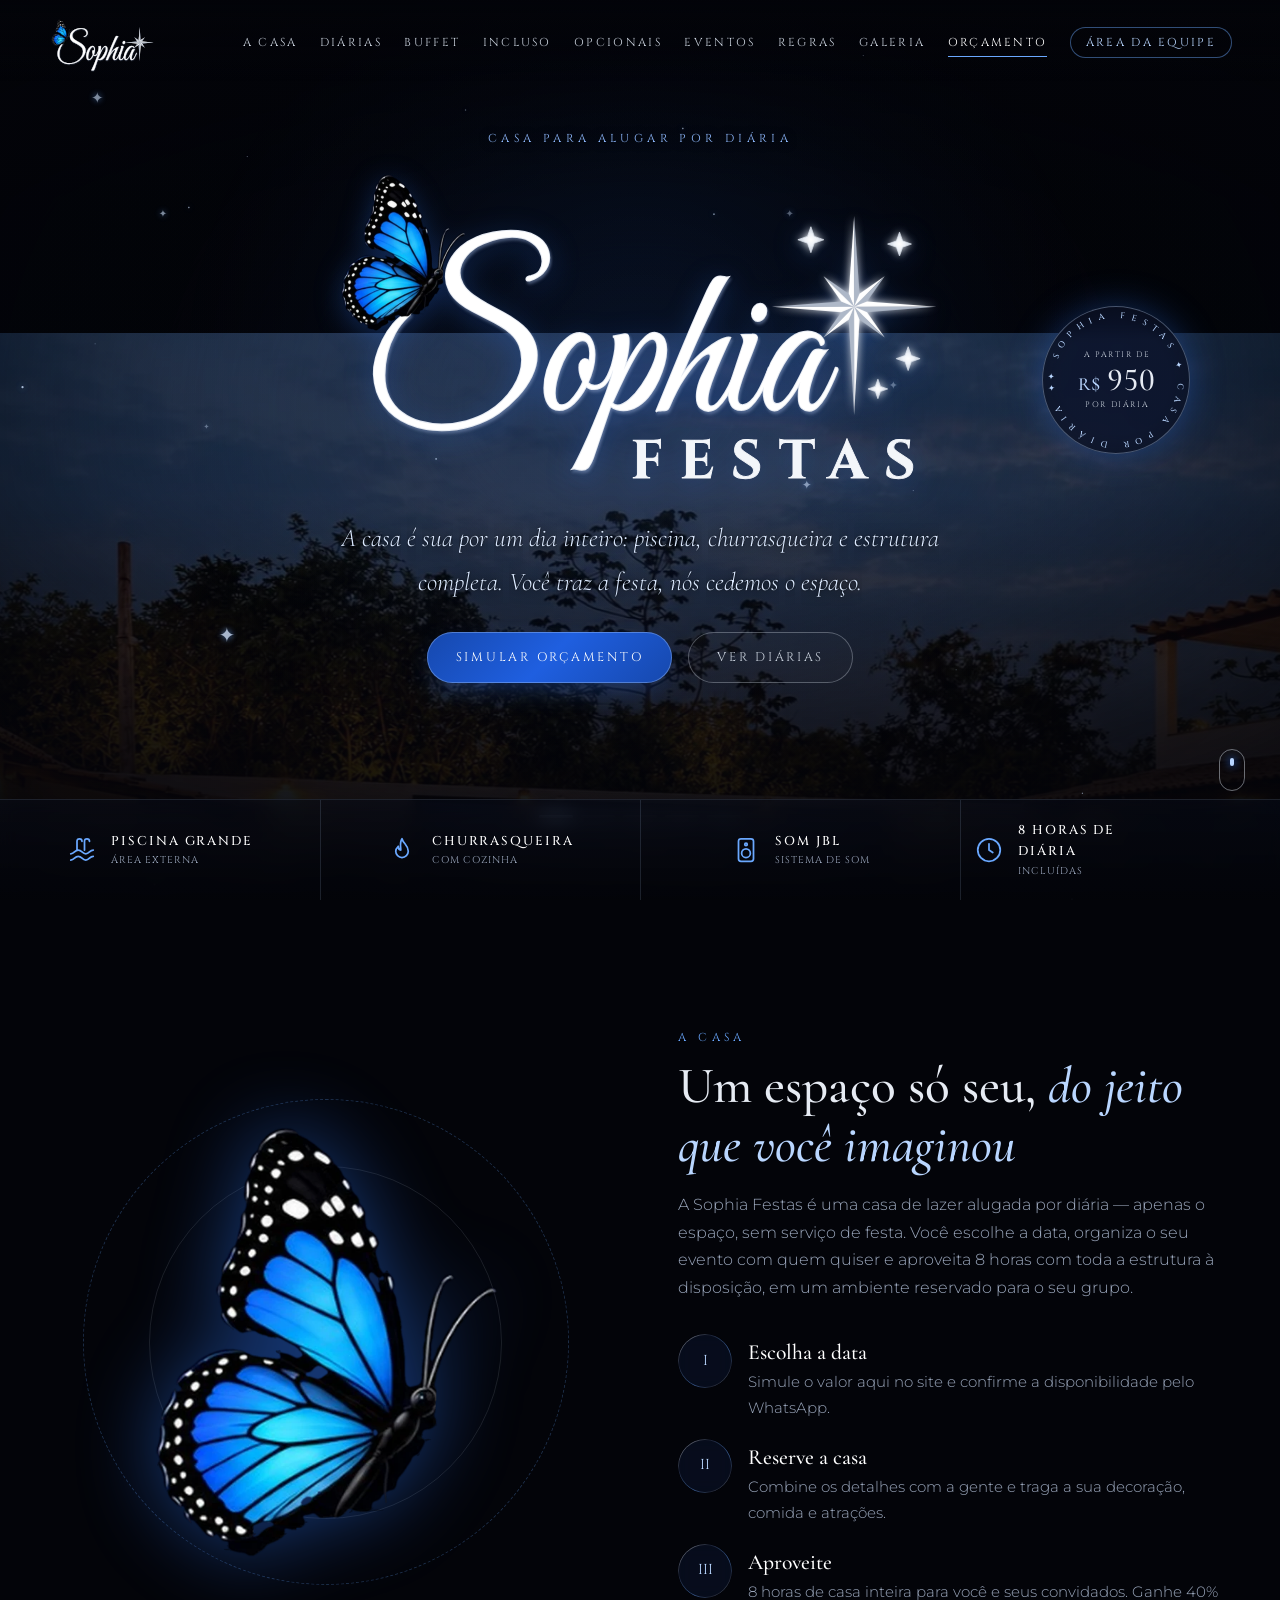
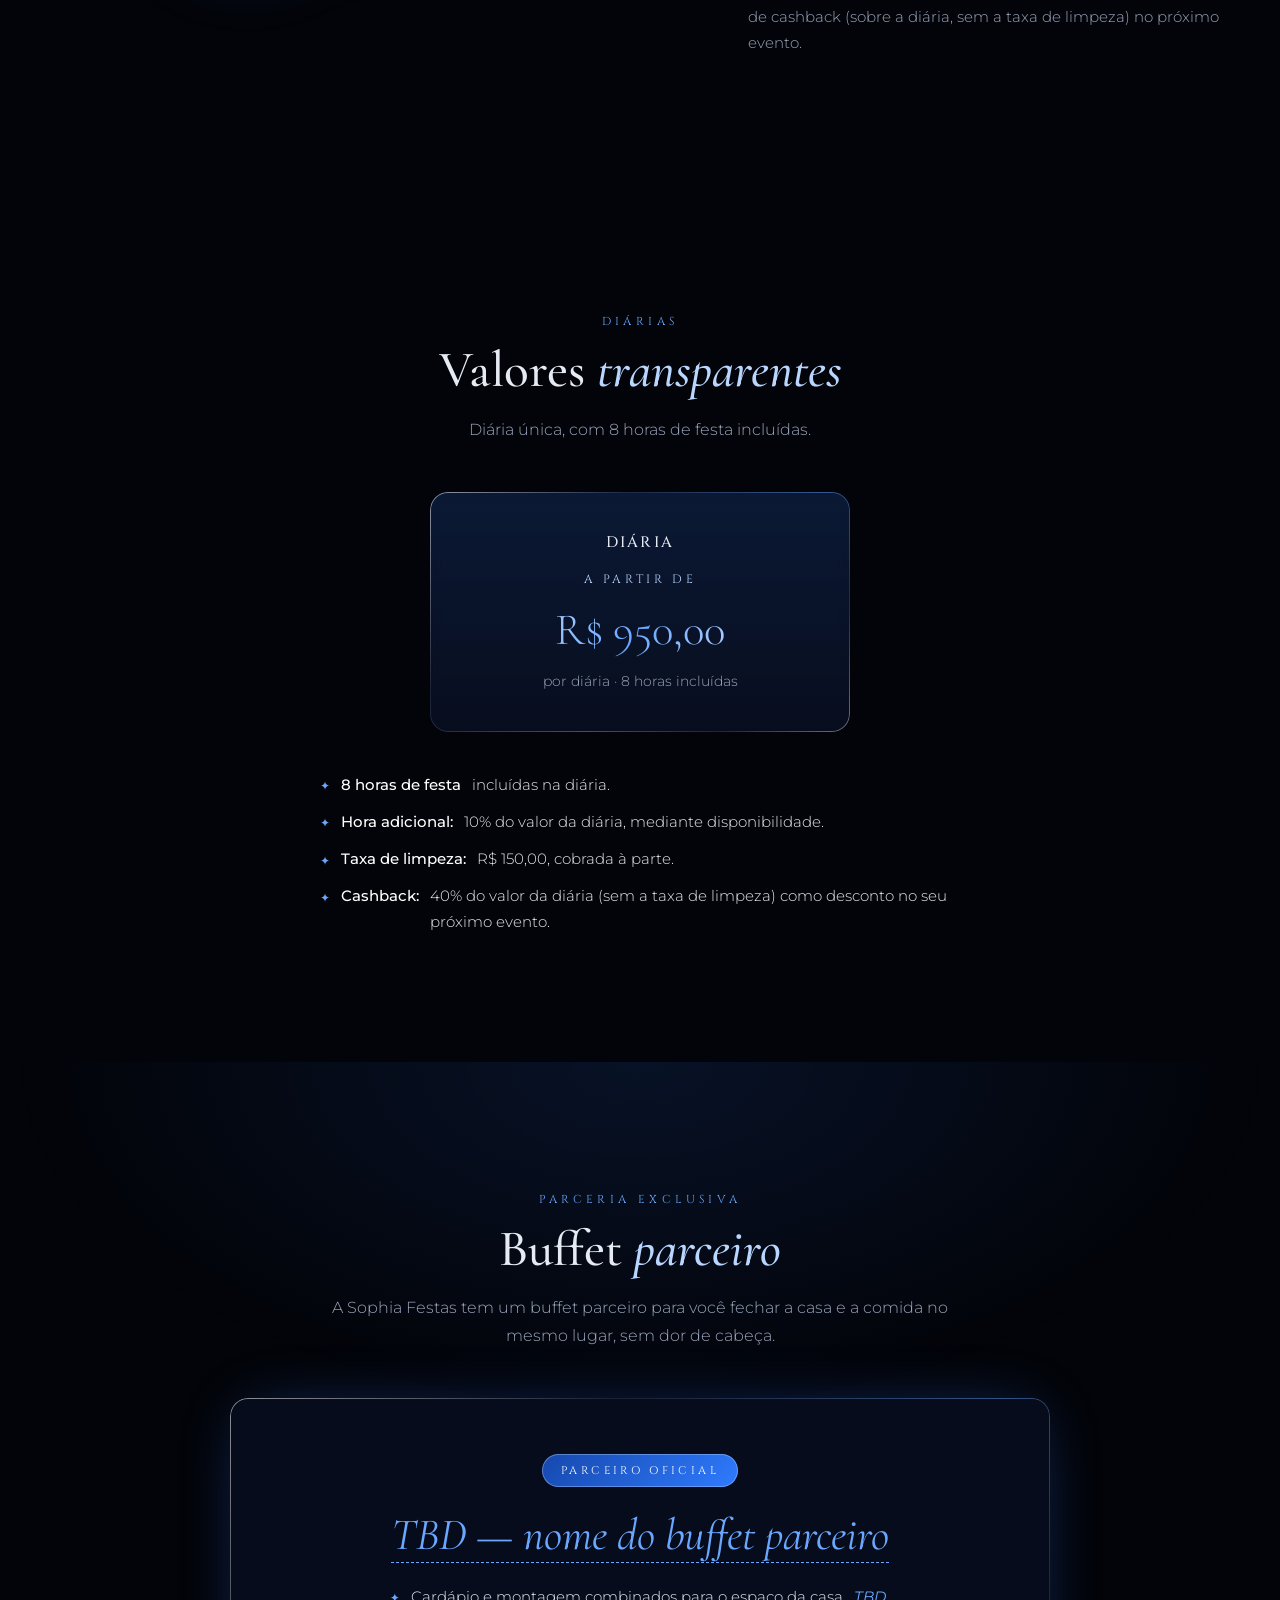
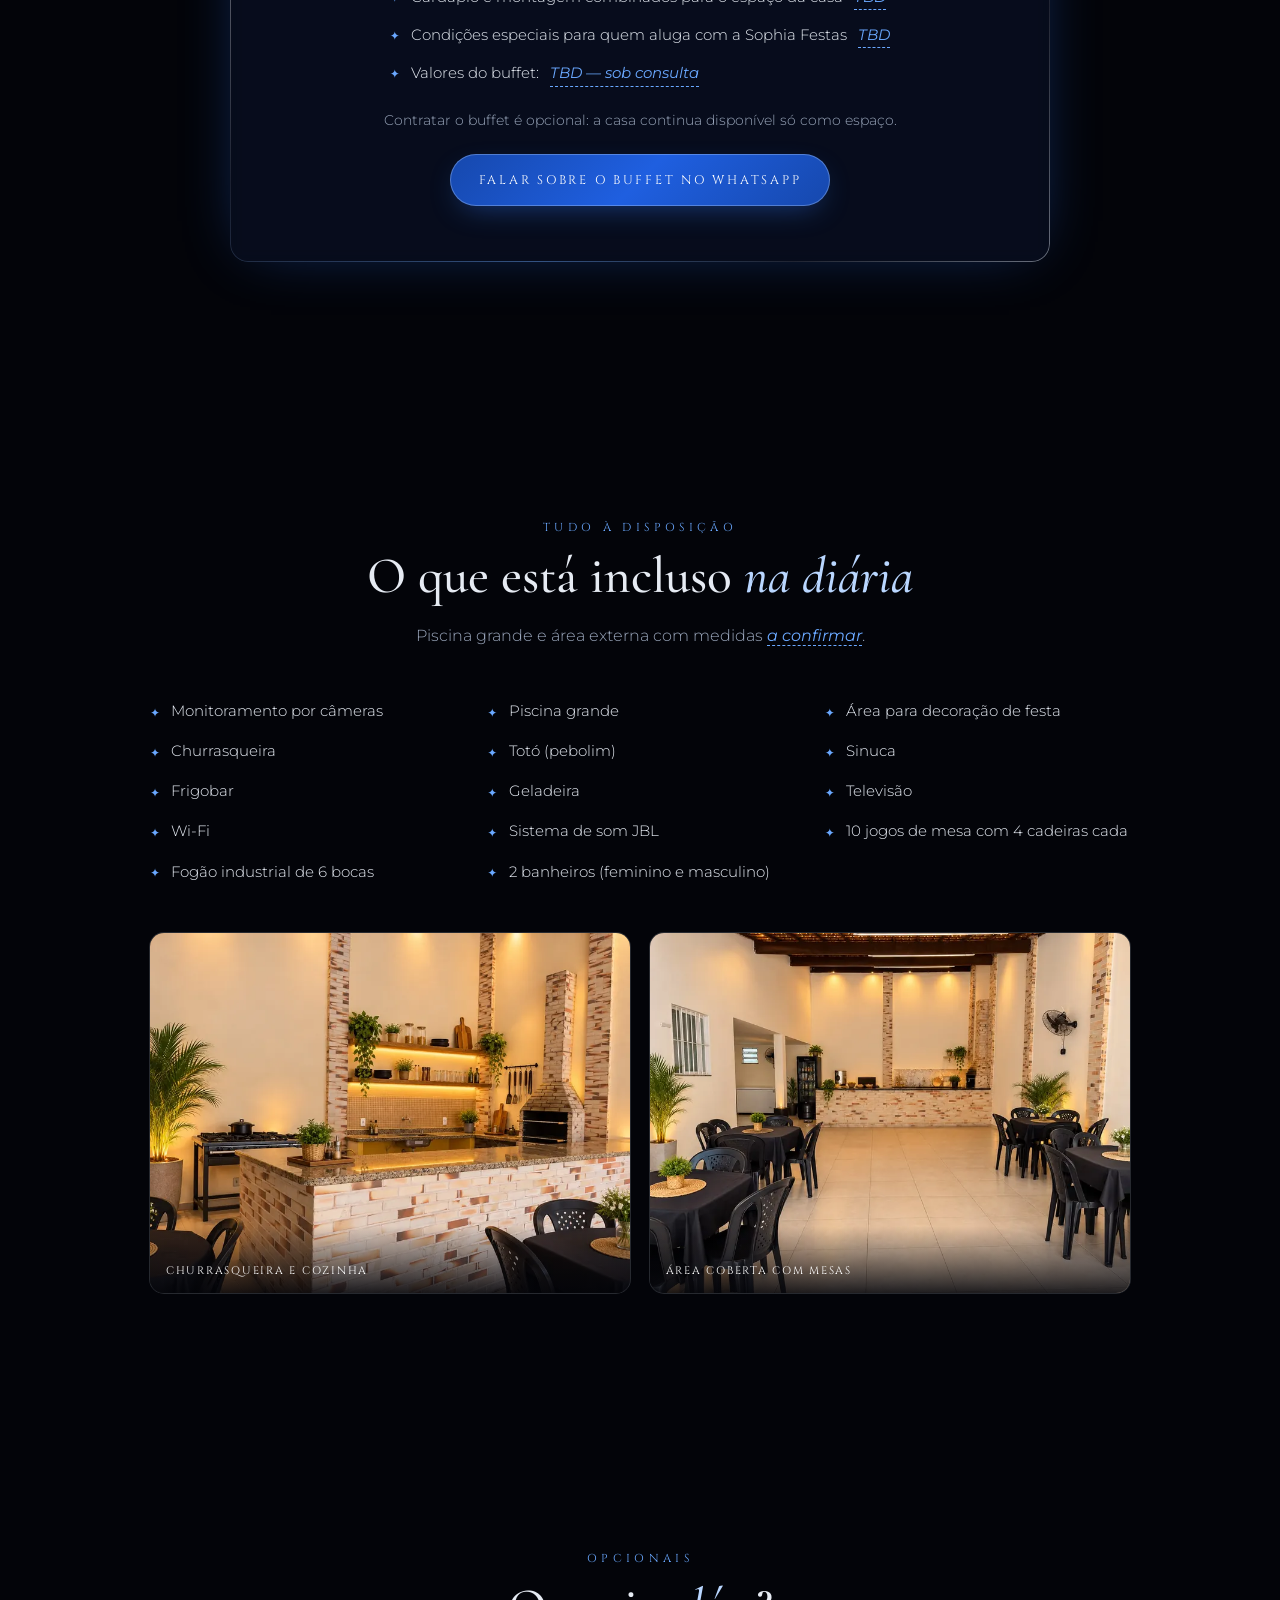
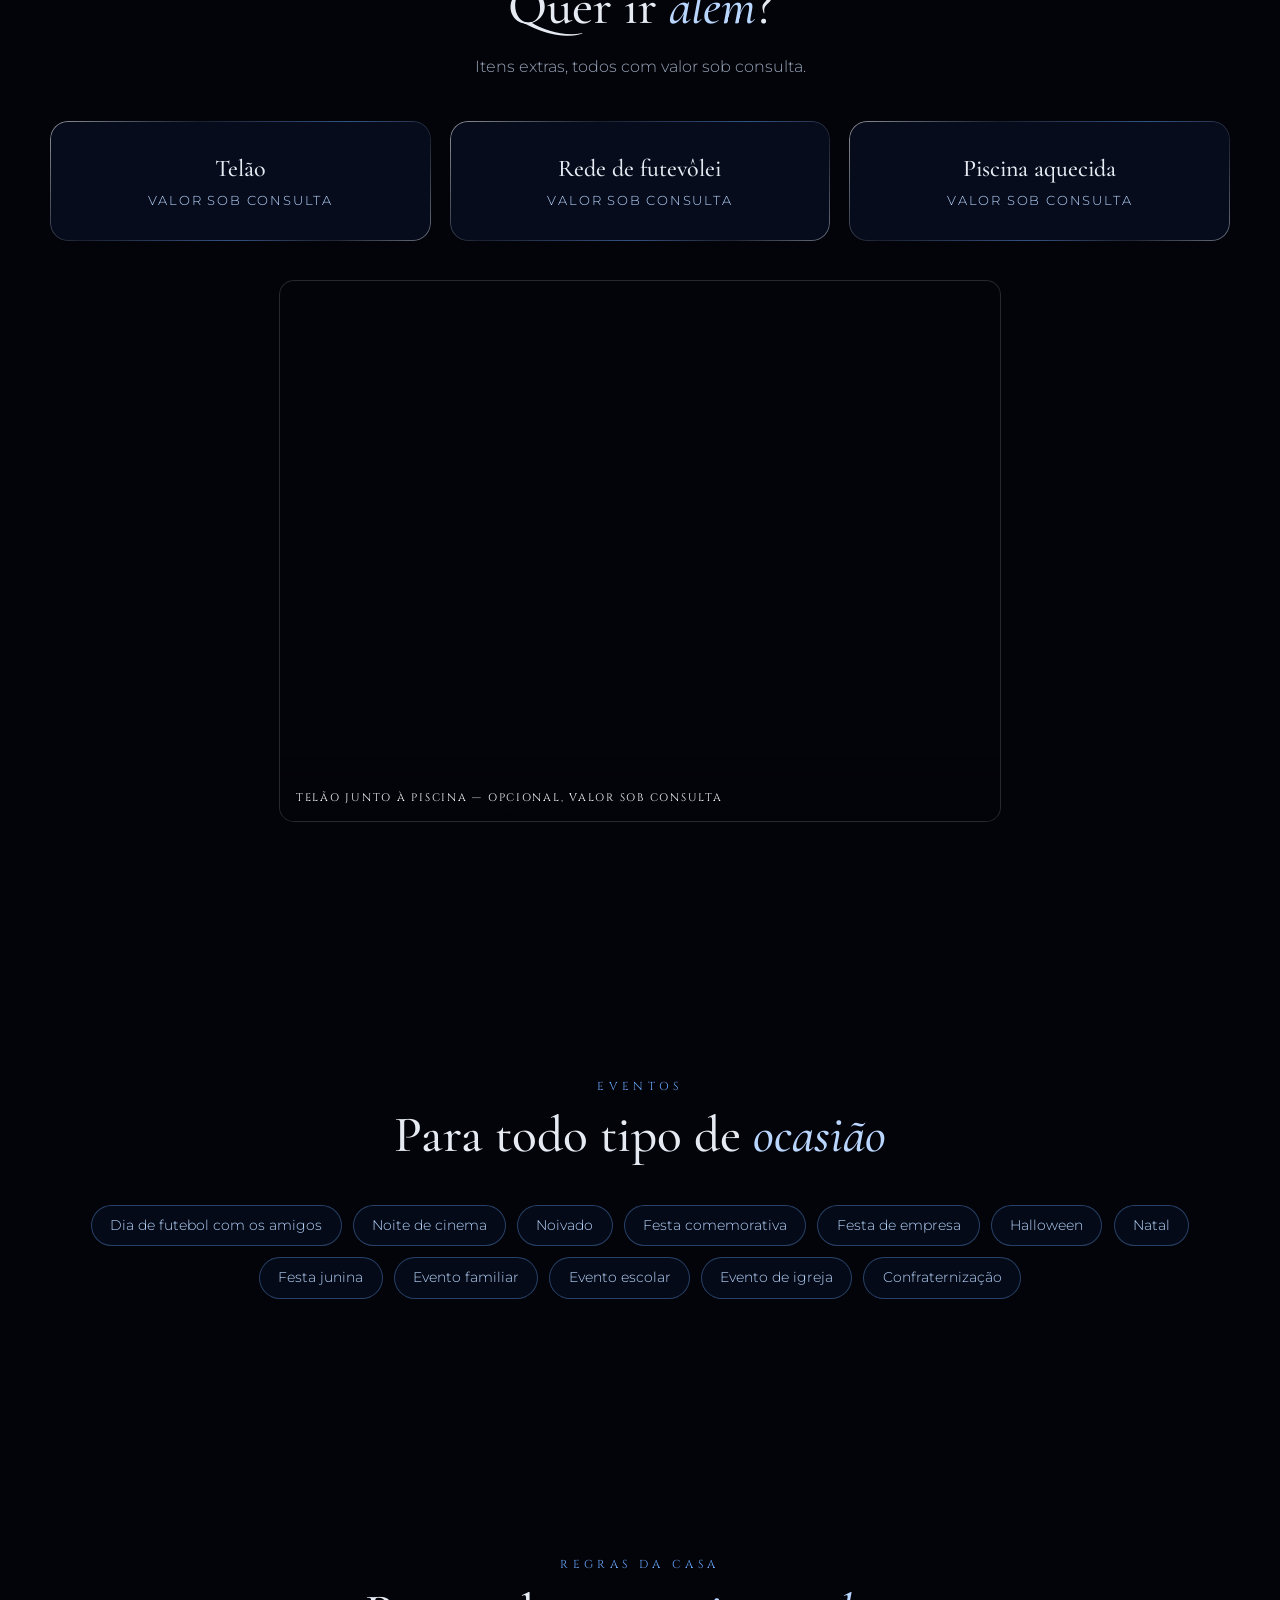
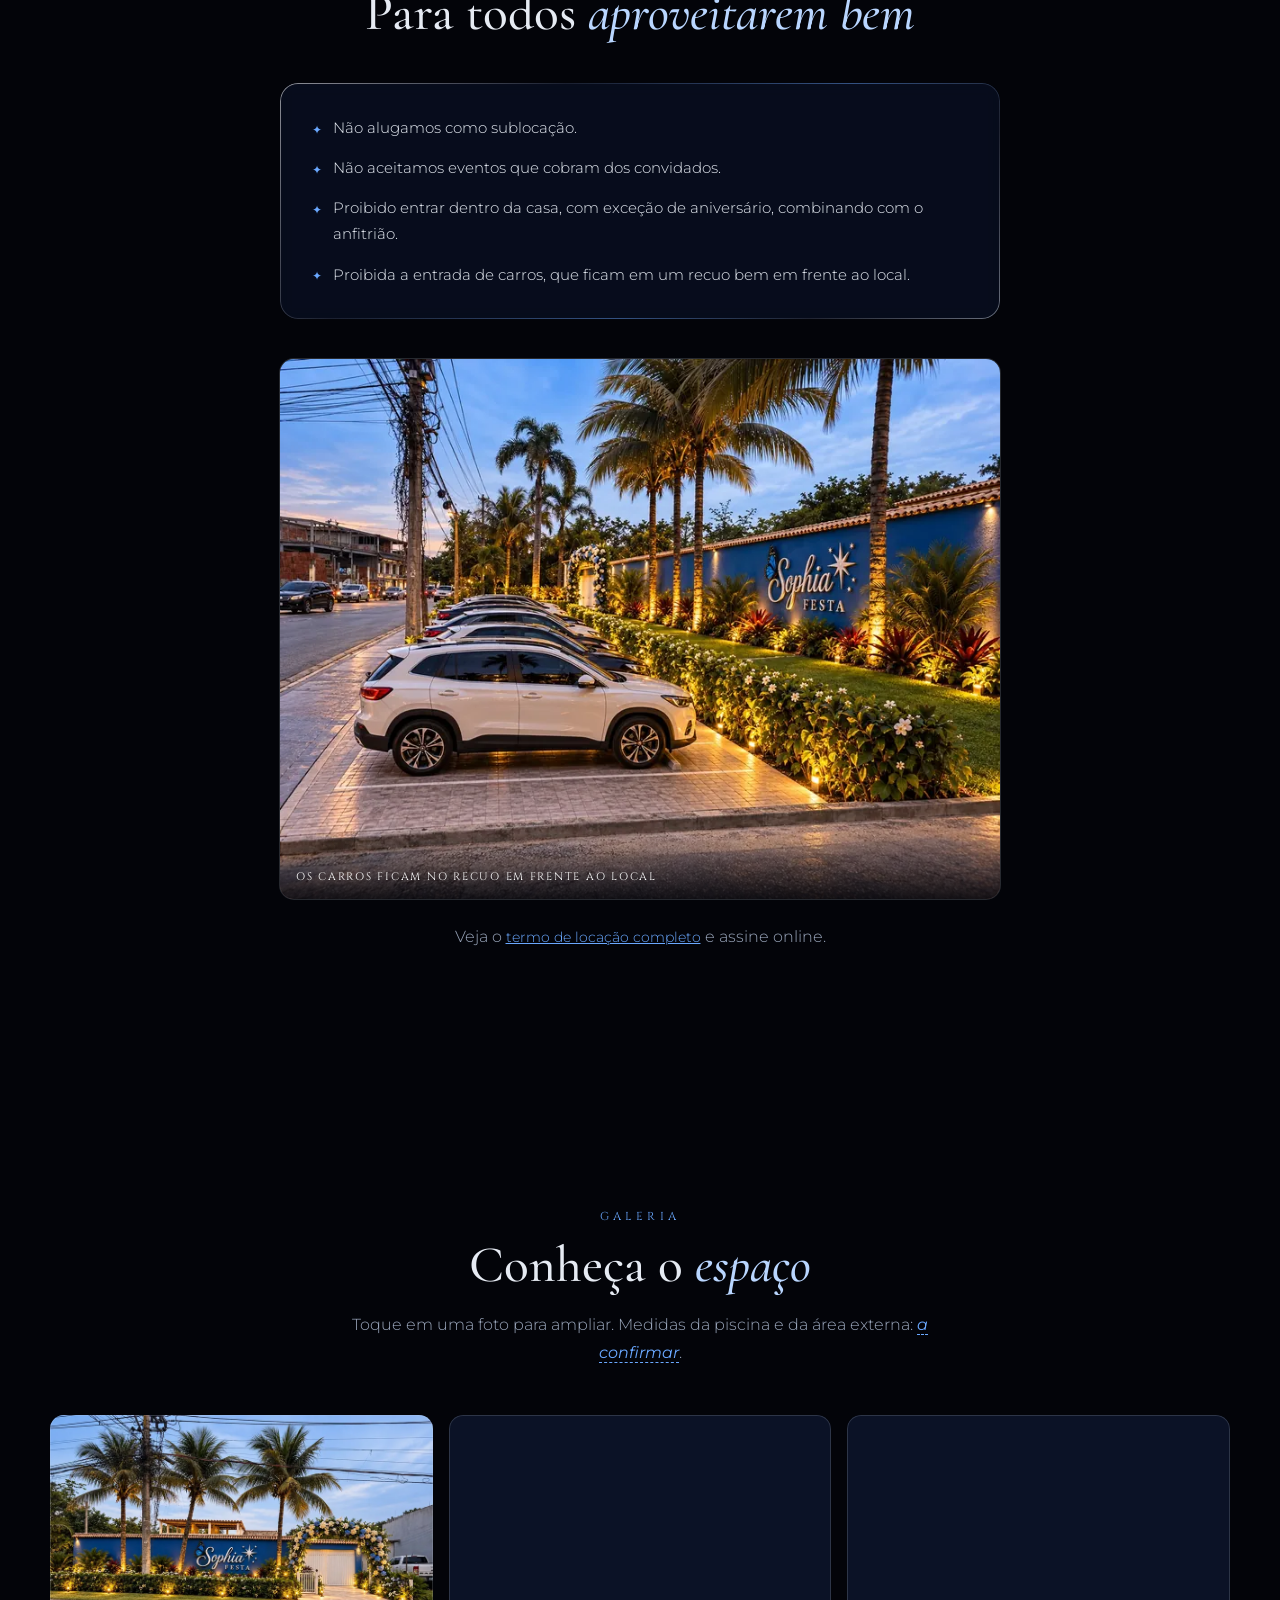
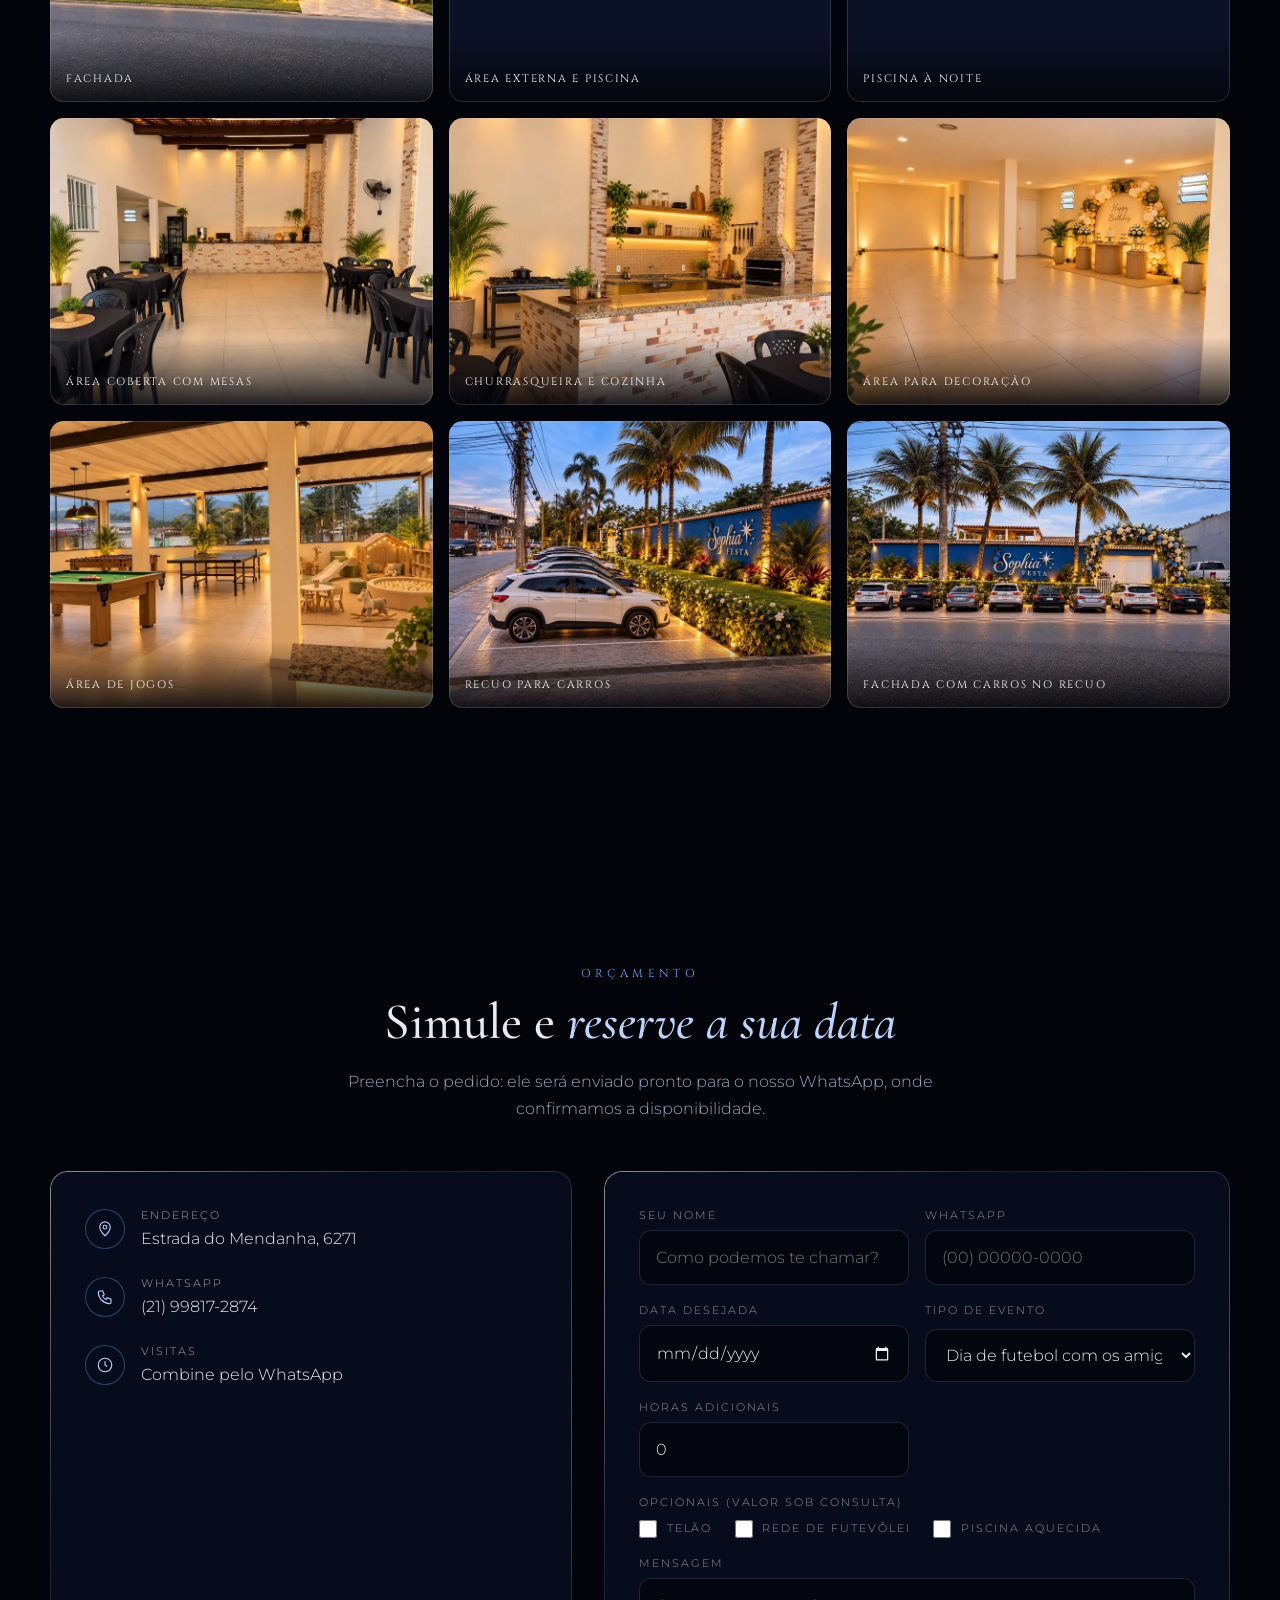
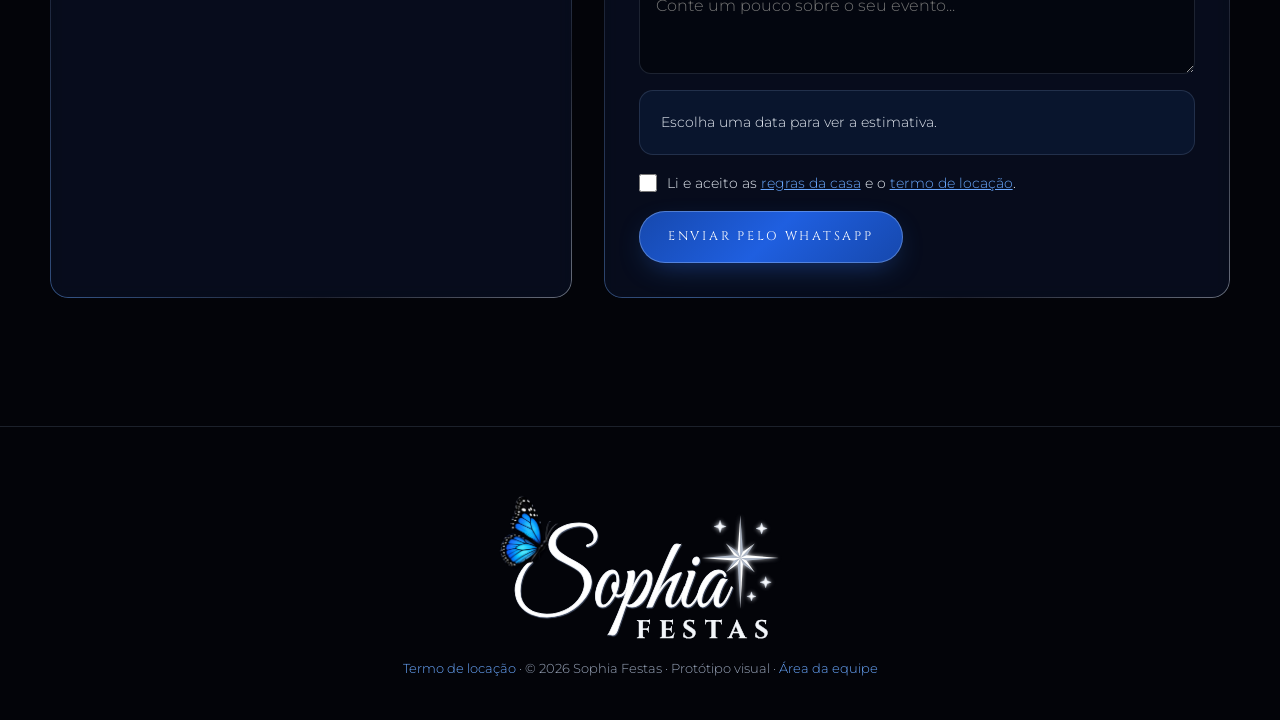
==== commit 12c7f68a: "Selo do hero centralizado: valor no centro e anel giratorio sem repeticao Co-Authored-By: Claude Son" ====
--- a/index.html
+++ b/index.html
@@ -58,8 +58,9 @@
       </div>
     </div>
     <div class="seal hx-seal" data-rv style="--d:2300ms">
-      <span class="seal-bg"></span><svg class="seal-ring" viewBox="0 0 148 148" aria-hidden="true"><defs><path id="seal-path" d="M74,74 m-62,0 a62,62 0 1,1 124,0 a62,62 0 1,1 -124,0"/></defs><text><textPath href="#seal-path" startOffset="0">A PARTIR DE • A PARTIR DE • A PARTIR DE • </textPath></text></svg>
-      <div class="seal-in"><small>diária</small><b><i>R$</i><span data-count data-cfg="BASE_PRICE">950</span></b><small>a partir de</small></div>
+      <span class="seal-bg"></span><svg class="seal-ring" viewBox="0 0 148 148" aria-hidden="true"><defs><path id="seal-path" d="M74,74 m-62,0 a62,62 0 1,1 124,0 a62,62 0 1,1 -124,0"/></defs><text><textPath href="#seal-path" startOffset="0" textLength="385" lengthAdjust="spacing">✦ SOPHIA FESTAS ✦ CASA POR DIÁRIA ✦ </textPath></text></svg>
+      <div class="seal-in"><small>a partir de</small><b><i>R$</i><span data-count data-cfg="BASE_PRICE">950</span></b><small>por diária</small></div>
+    </div>
     </div>
     <div class="hx-ticks" aria-hidden="true"><i data-tick></i><i data-tick></i><i data-tick></i><i data-tick></i><i data-tick></i></div>
     <ul class="hx-strip">
--- a/css/hero.css
+++ b/css/hero.css
@@ -56,15 +56,15 @@
 @media (max-height: 760px), (max-width: 760px) { .scroll-ind { display: none; } }
 
 /* selo giratório (a partir de R$ 950 / cashback 40%) */
-.seal { position: relative; width: 148px; aspect-ratio: 1; display: grid; place-items: center; flex: none; }
-.seal-bg { position: absolute; inset: 0; border-radius: 50%; background: radial-gradient(circle, rgba(12,20,44,.82) 52%, rgba(7,11,23,.6)); box-shadow: 0 0 0 1px rgba(185,214,255,.35) inset, 0 0 40px -6px var(--blue-glow); backdrop-filter: blur(6px); }
-.seal-ring { position: absolute; inset: 0; width: 100%; height: 100%; animation: spin 26s linear infinite; }
-.seal-ring text { font-family: var(--font-display); font-size: 9.6px; letter-spacing: .26em; fill: var(--blue-ice); }
-.seal-in { position: relative; text-align: center; line-height: 1.05; }
-.seal-in small { display: block; font-family: var(--font-display); font-size: .5rem; letter-spacing: .22em; text-transform: uppercase; color: var(--silver); }
-.seal-in b { display: block; font-family: var(--font-serif); font-weight: 500; font-size: 1.9rem; margin: .1rem 0; }
-.seal.cb .seal-in b { font-size: 2.3rem; }
-.seal-in b i { font-style: normal; font-size: .62em; margin-right: .12em; }
+.seal { position: relative; width: 148px; aspect-ratio: 1; flex: none; }
+.seal-bg { position: absolute; inset: 0; border-radius: 50%; background: radial-gradient(circle, rgba(12,20,44,.86) 52%, rgba(7,11,23,.66)); box-shadow: 0 0 0 1px rgba(185,214,255,.35) inset, 0 0 40px -6px var(--blue-glow); backdrop-filter: blur(6px); }
+/* só o anel gira; o centro fica parado, centralizado por flex (sem offsets) */
+.seal-ring { position: absolute; inset: 0; width: 100%; height: 100%; animation: spin 40s linear infinite; }
+.seal-ring text { font-family: var(--font-display); font-size: 8.4px; font-weight: 500; letter-spacing: 0; fill: var(--blue-ice); }
+.seal-in { position: absolute; inset: 0; display: flex; flex-direction: column; align-items: center; justify-content: center; gap: .34rem; text-align: center; line-height: 1; }
+.seal-in small { display: block; font-family: var(--font-display); font-size: .5rem; letter-spacing: .2em; padding-left: .2em; /* compensa o espaço final do letter-spacing */ text-transform: uppercase; color: var(--silver); white-space: nowrap; }
+.seal-in b { display: inline-flex; align-items: baseline; justify-content: center; gap: .22em; font-family: var(--font-serif); font-weight: 500; font-size: 2rem; line-height: 1; white-space: nowrap; font-variant-numeric: lining-nums tabular-nums; }
+.seal-in b i { font-style: normal; font-size: .58em; color: var(--blue-ice); }
 
 /* ---------- profundidade: estrelas e borboletas ---------- */
 .depth-host { position: absolute; inset: 0; }
@@ -141,7 +141,8 @@
   .hx-strip li:nth-child(-n+2) { border-top: 0; }
   .hx-strip svg { width: 24px; height: 24px; }
   .seal { width: 124px; }
-  .seal-in b { font-size: 1.6rem; }
+  .seal-in b { font-size: 1.7rem; }
+  .seal-in small { font-size: .44rem; }
 }
 /* ---------- sem animação: conteúdo final, sem parallax, só um frame ---------- */
 @media (prefers-reduced-motion: reduce) {
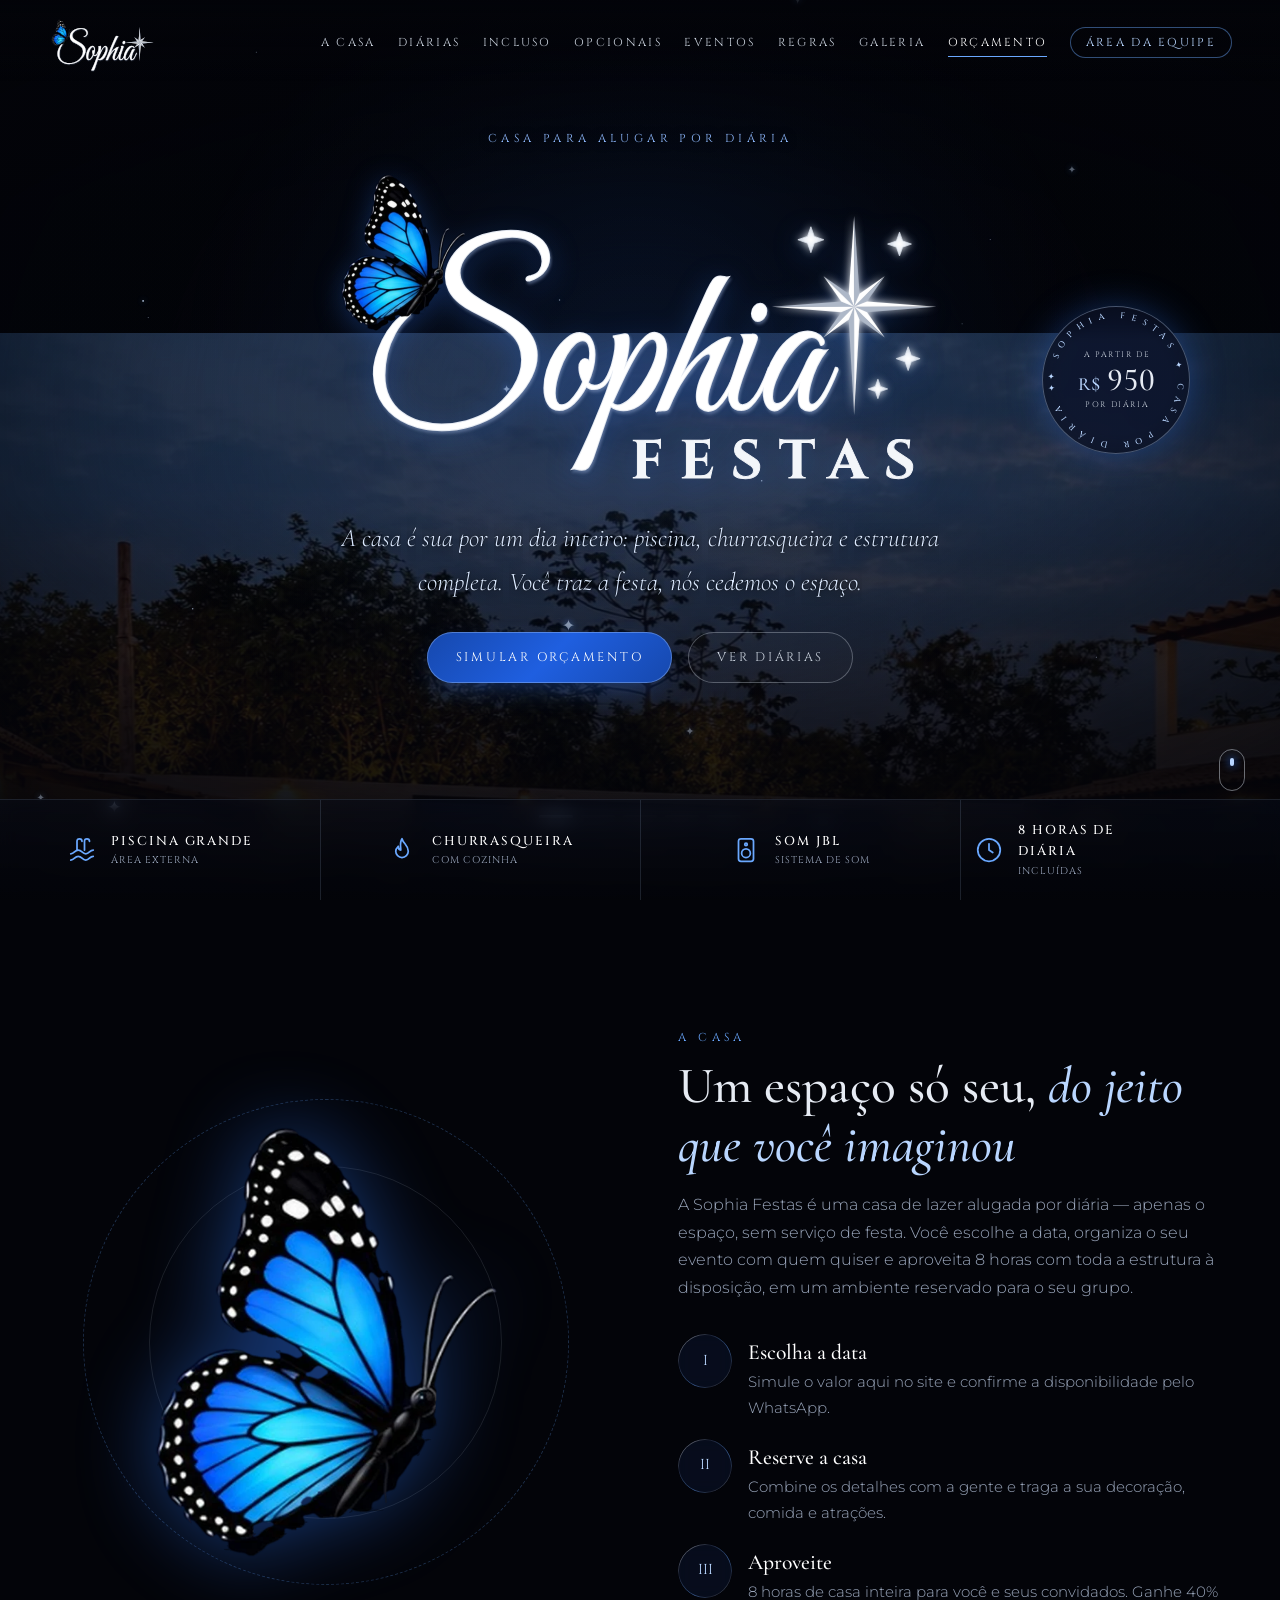
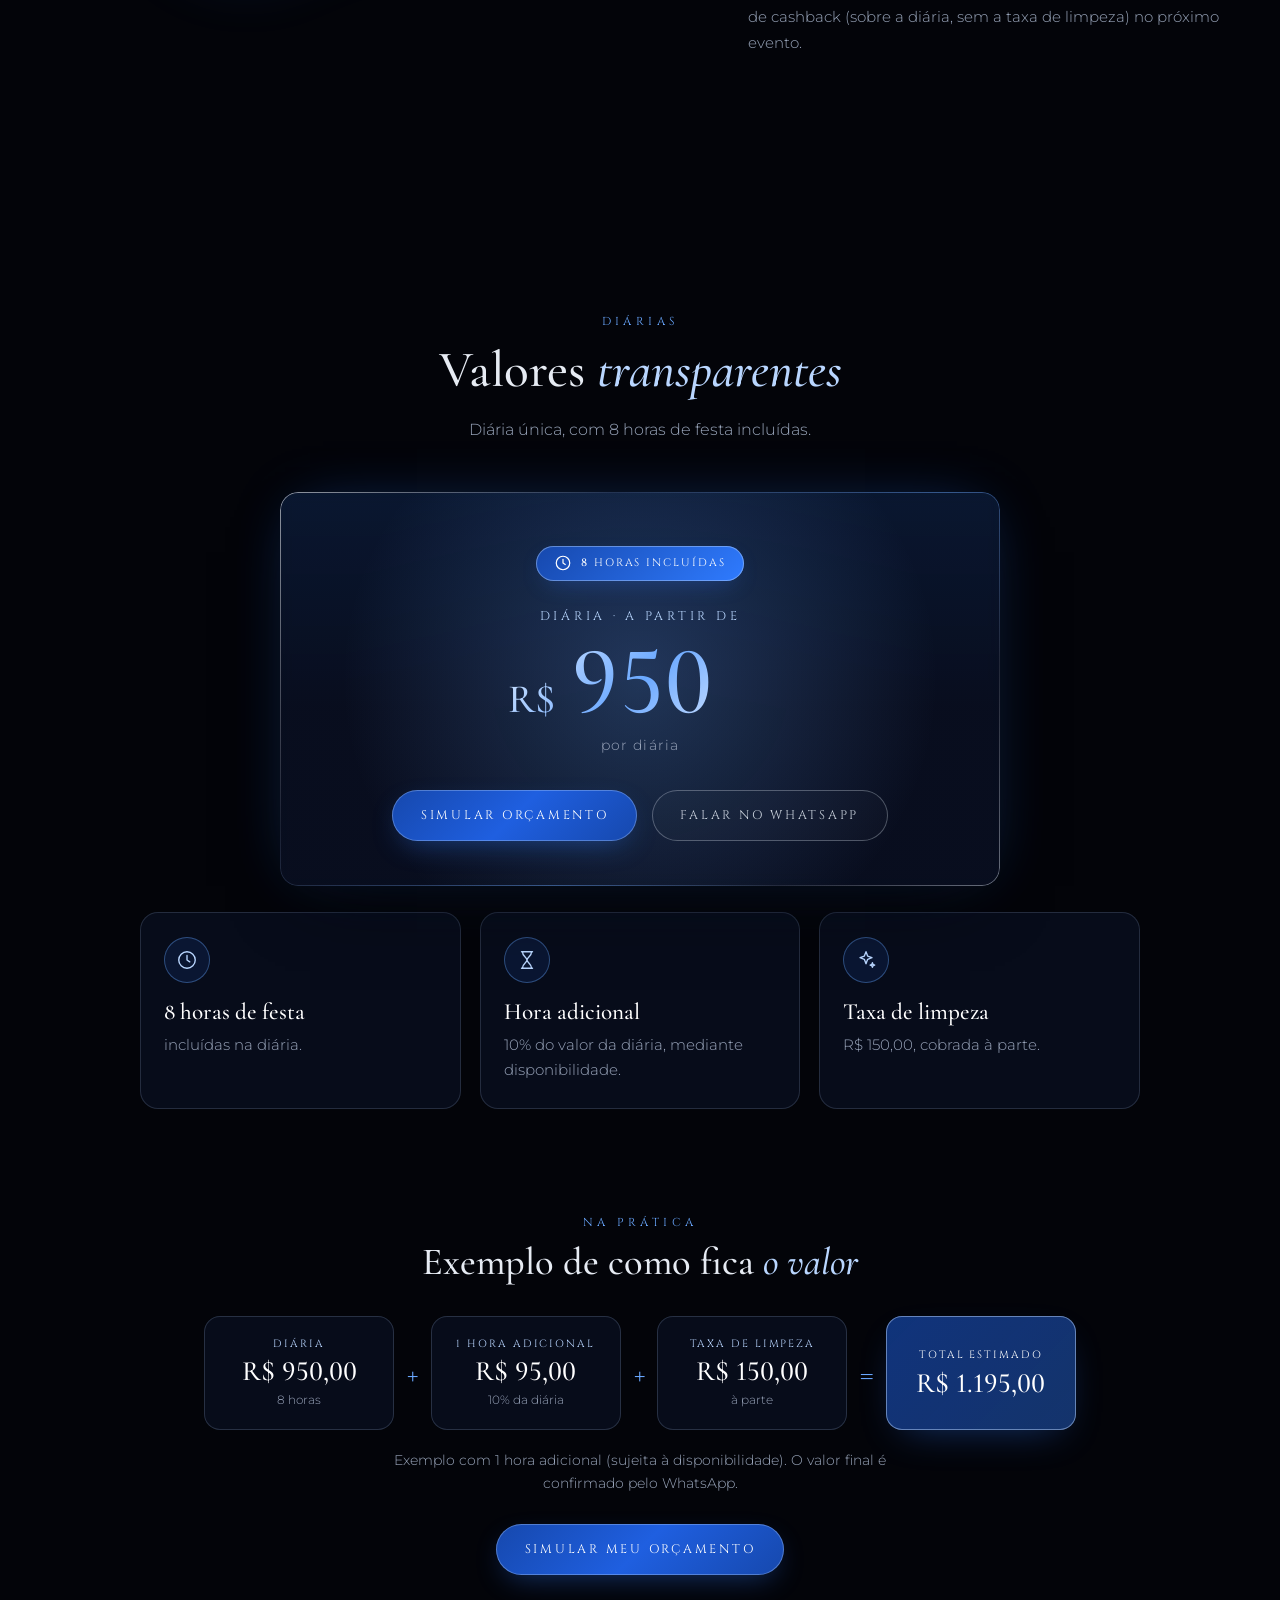
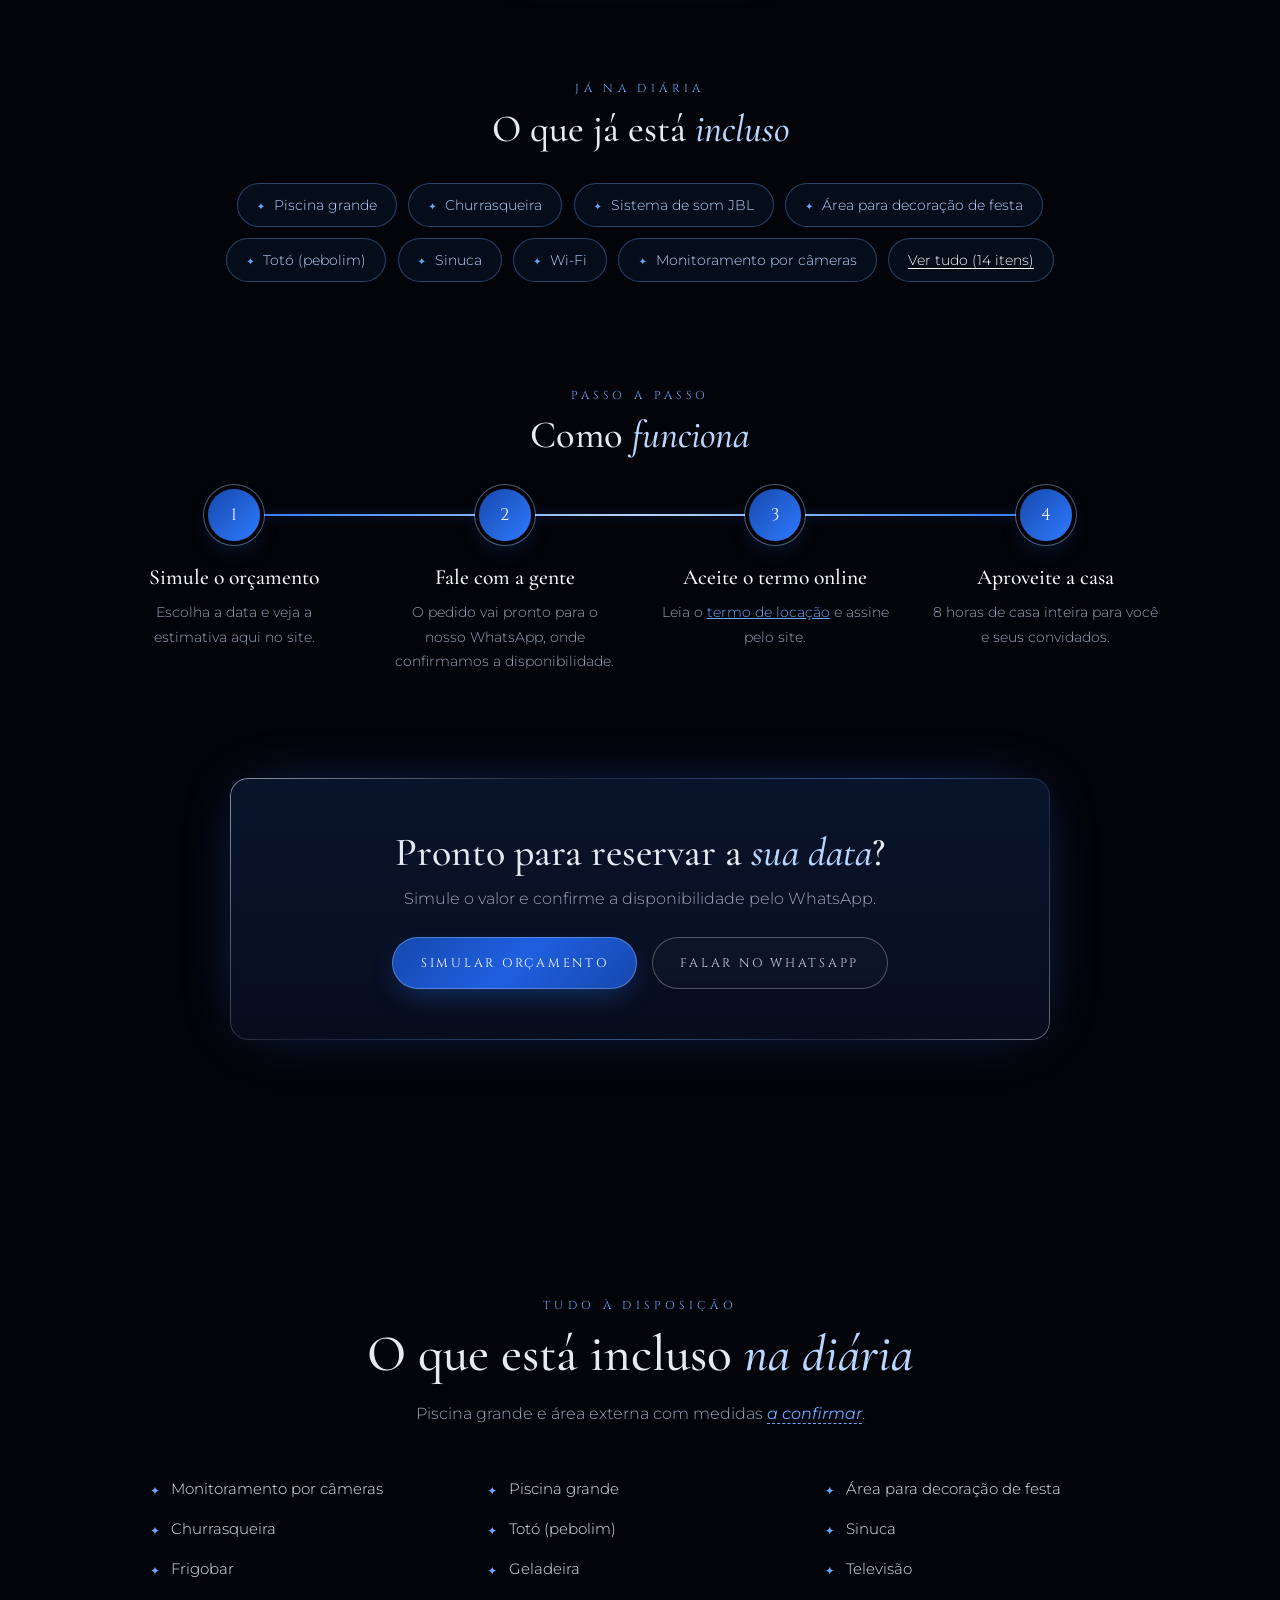
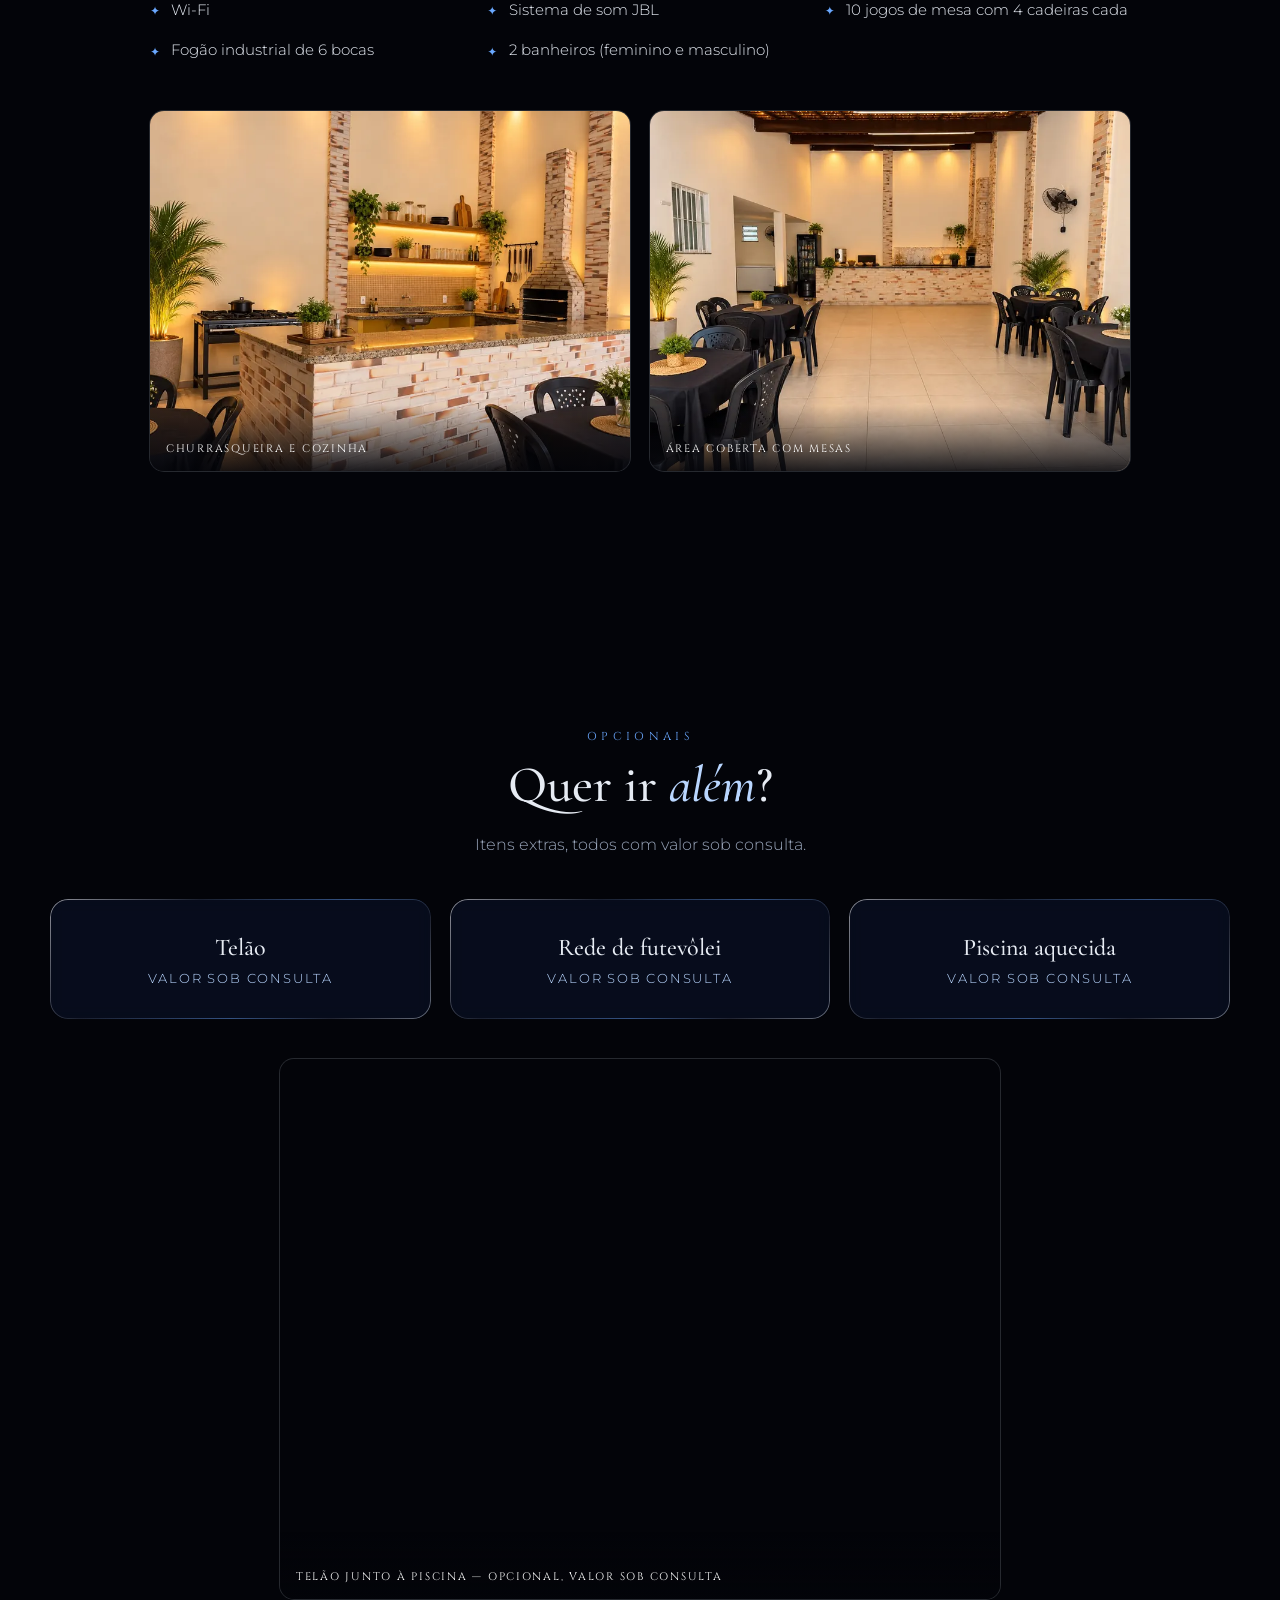
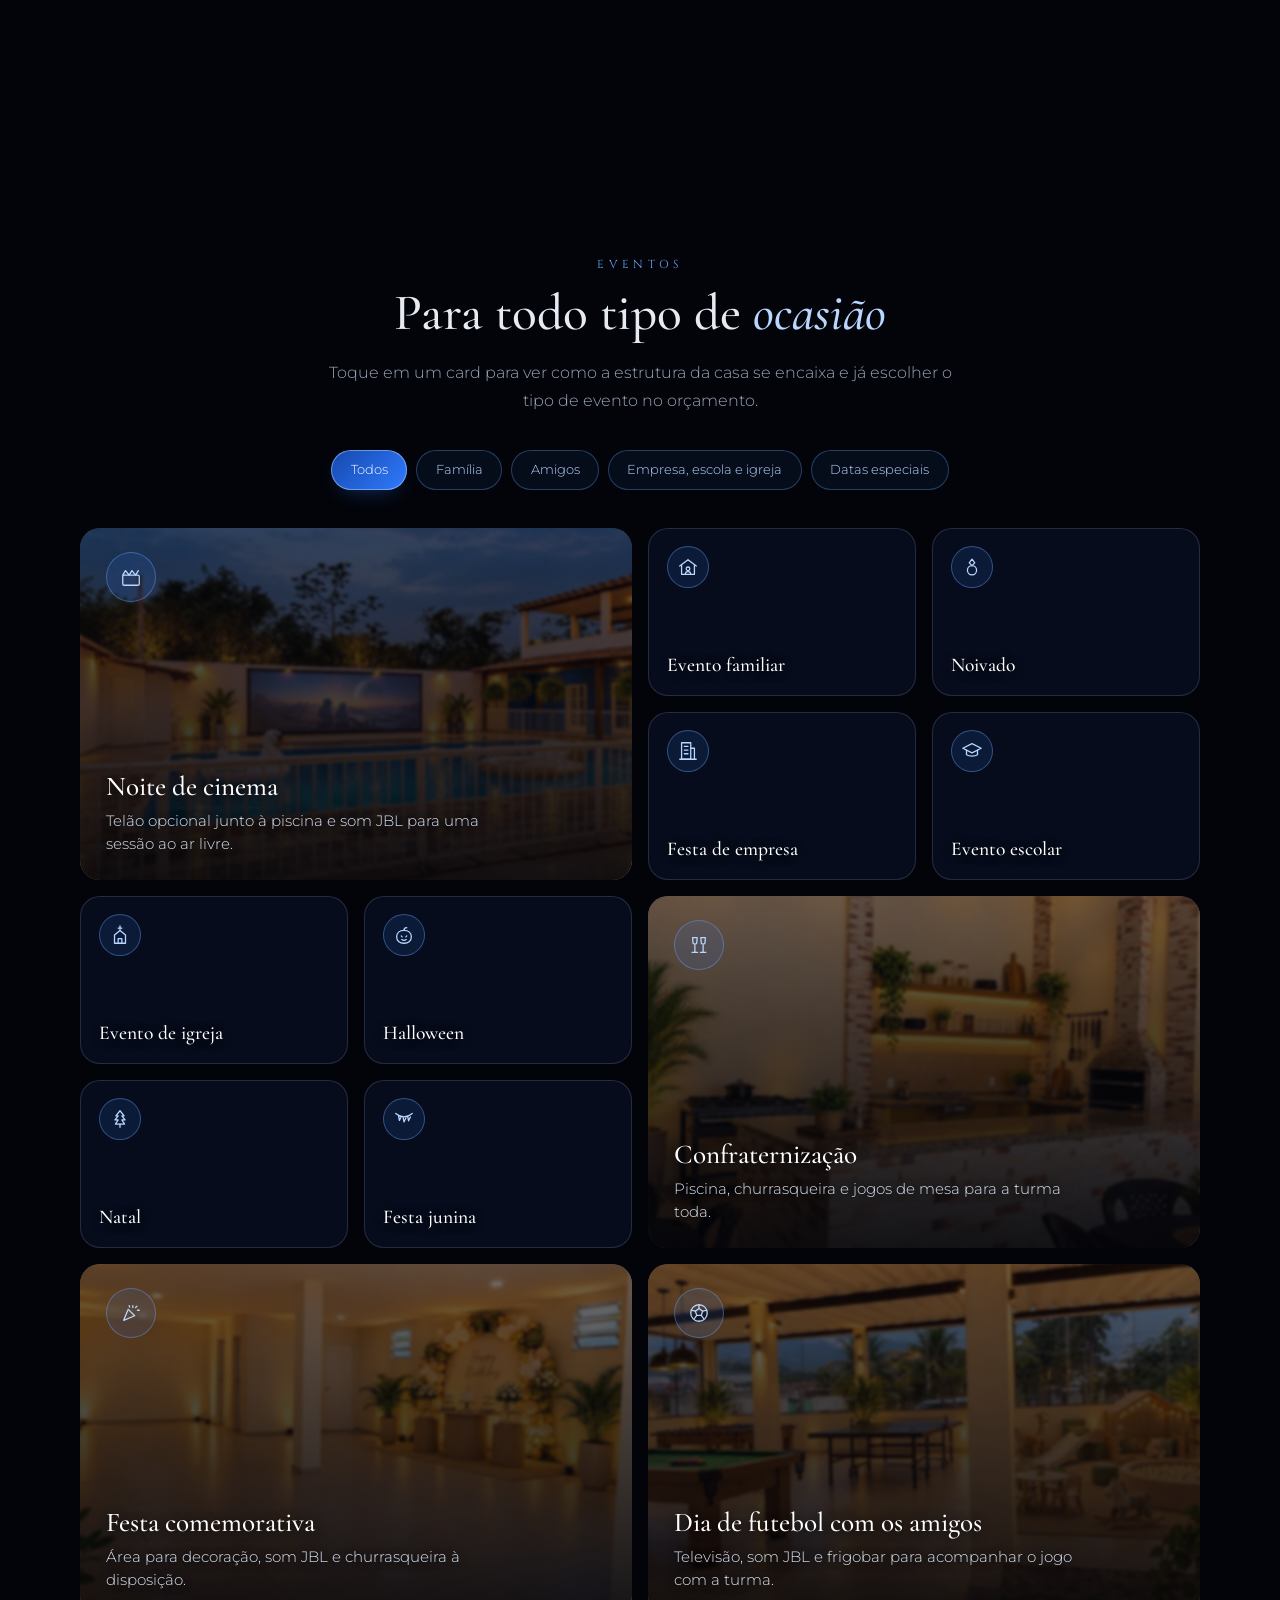
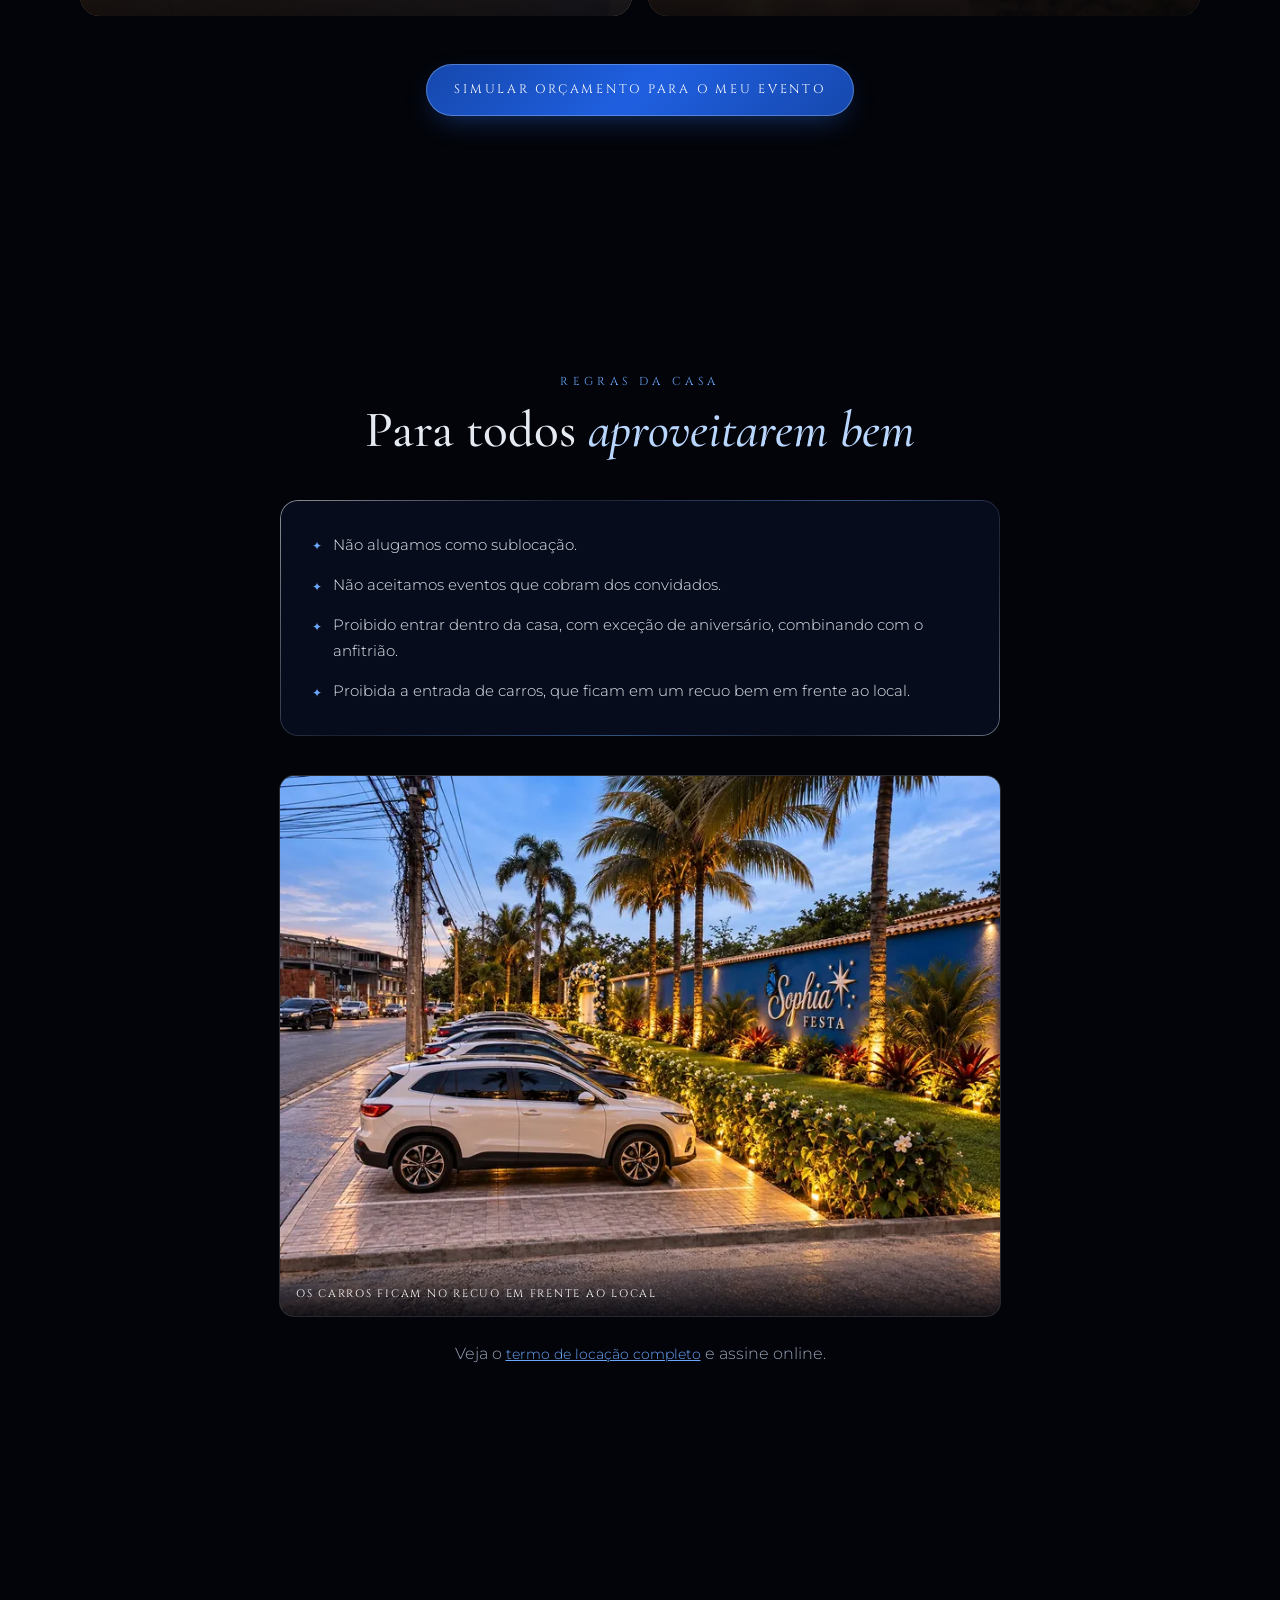
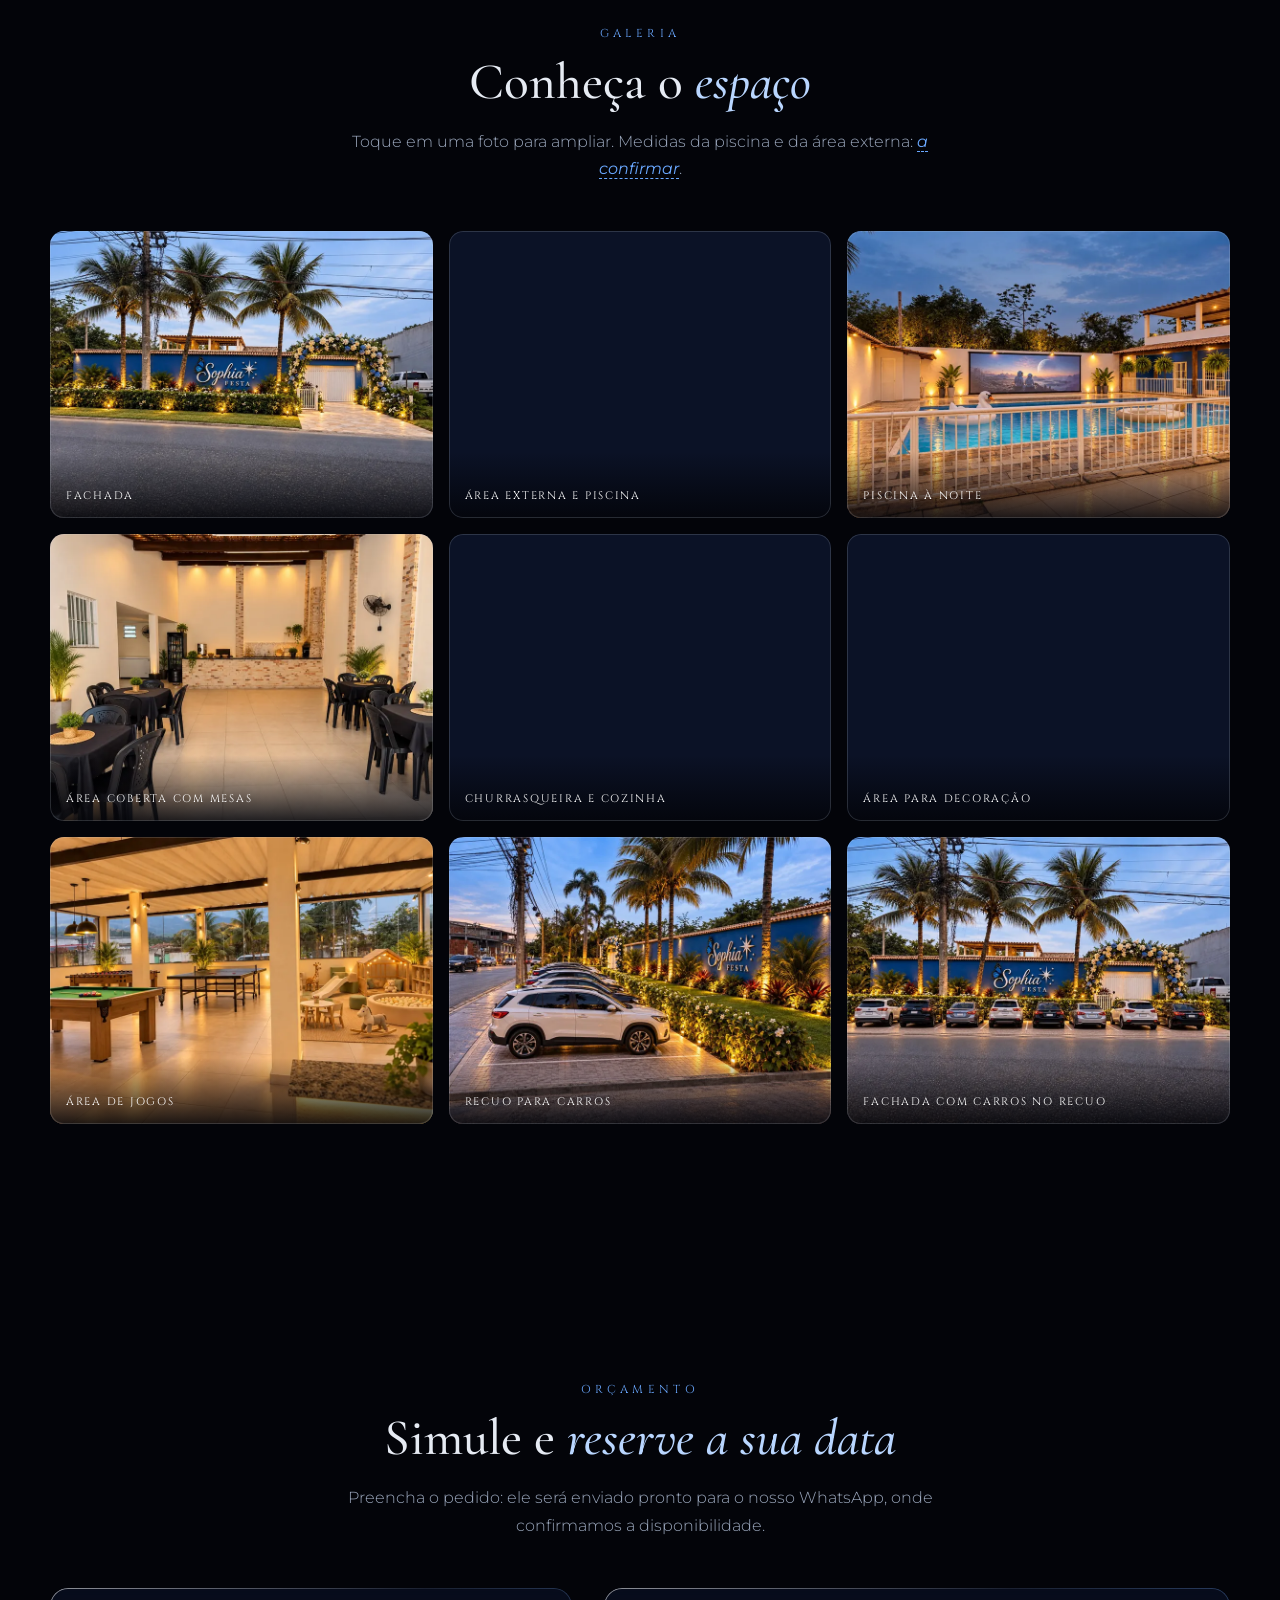
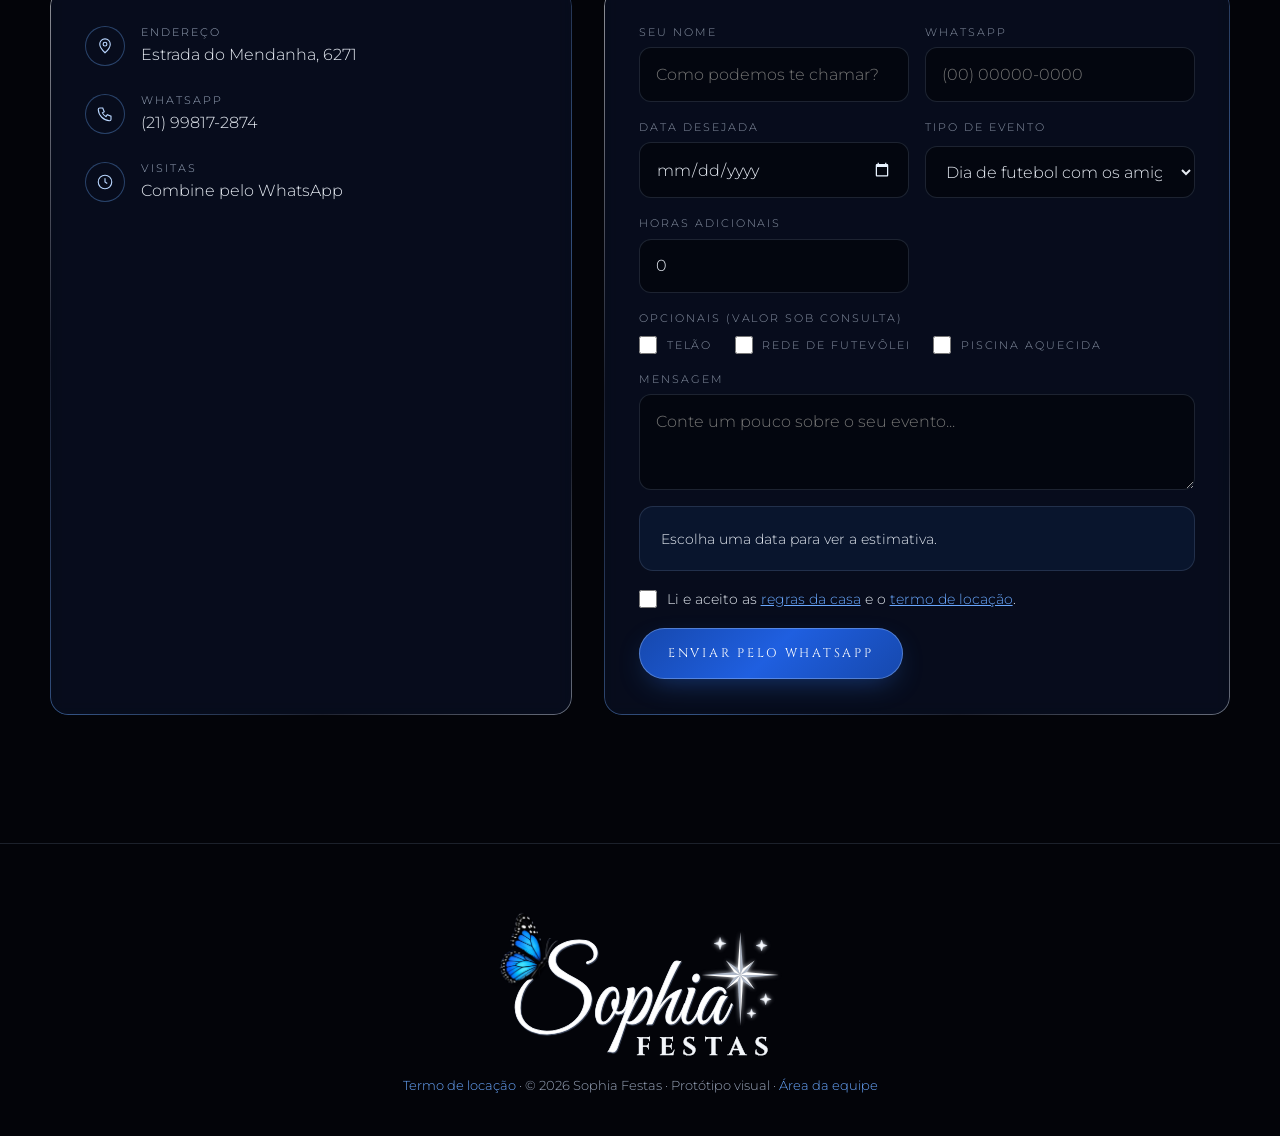
==== commit 0cd50cfb: "Diarias e Eventos redesenhadas, buffet removido, cashback fora das diarias Co-Authored-By: Claude So" ====
--- a/index.html
+++ b/index.html
@@ -25,7 +25,6 @@
     <ul class="nav-links" id="nav-links">
       <li><a href="#essencia">A casa</a></li>
       <li><a href="#diarias">Diárias</a></li>
-      <li><a href="#buffet">Buffet</a></li>
       <li><a href="#incluso">Incluso</a></li>
       <li><a href="#opcionais">Opcionais</a></li>
       <li><a href="#eventos">Eventos</a></li>
@@ -104,47 +103,75 @@
   </section>
 
   <!-- DIÁRIAS -->
-  <section id="diarias">
+  <section id="diarias" data-host>
     <div class="container center">
       <p class="eyebrow reveal">Diárias</p>
       <h2 class="section-title reveal">Valores <em>transparentes</em></h2>
-      <p class="lead reveal">Diária única, com 8 horas de festa incluídas.</p>
-
-      <div class="rates single">
-        <div class="rate featured metal-frame reveal">
-          <h3>Diária</h3>
-          <p class="rate-from">a partir de</p>
-          <p class="rate-price metal-blue-text">R$ 950,00</p>
-          <p class="rate-sub">por diária · 8 horas incluídas</p>
+      <p class="lead reveal">Diária única, com <span data-cfg="HOURS">8</span> horas de festa incluídas.</p>
+
+      <div class="price-card metal-frame reveal">
+        <span class="pc-glow" aria-hidden="true"></span>
+        <span class="pc-sheen" aria-hidden="true"></span>
+        <p class="pc-badge"><svg viewBox="0 0 24 24" aria-hidden="true"><circle cx="12" cy="12" r="9"/><path d="M12 7v5l3 2"/></svg><span><b data-cfg="HOURS">8</b> horas incluídas</span></p>
+        <p class="pc-from">Diária · a partir de</p>
+        <p class="pc-price metal-blue-text" aria-label="R$ 950,00"><i>R$</i><span data-count data-cfg="BASE_PRICE">950</span><small>,00</small></p>
+        <p class="pc-sub">por diária</p>
+        <div class="pc-cta">
+          <a href="#contato" class="btn btn-primary" data-magnetic>Simular orçamento</a>
+          <a href="#" class="btn btn-ghost" id="dia-wa" data-magnetic target="_blank" rel="noopener">Falar no WhatsApp</a>
         </div>
       </div>
 
-      <ul class="terms reveal">
-        <li><strong>8 horas de festa</strong> incluídas na diária.</li>
-        <li><strong>Hora adicional:</strong> 10% do valor da diária, mediante disponibilidade.</li>
-        <li><strong>Taxa de limpeza:</strong> R$ 150,00, cobrada à parte.</li>
-        <li><strong>Cashback:</strong> 40% do valor da diária (sem a taxa de limpeza) como desconto no seu próximo evento.</li>
-      </ul>
-    </div>
-  </section>
-
-  <!-- BUFFET PARCEIRO -->
-  <section id="buffet" class="buffet-sec">
-    <div class="container center">
-      <p class="eyebrow reveal">Parceria exclusiva</p>
-      <h2 class="section-title reveal">Buffet <em>parceiro</em></h2>
-      <p class="lead reveal">A Sophia Festas tem um buffet parceiro para você fechar a casa e a comida no mesmo lugar, sem dor de cabeça.</p>
-
-      <div class="buffet-card metal-frame reveal">
-        <div class="buffet-badge">Parceiro oficial</div>
-        <h3 class="buffet-name"><span class="tbc">TBD — nome do buffet parceiro</span></h3>
-        <ul class="buffet-points">
-          <li>Cardápio e montagem combinados para o espaço da casa <span class="tbc">TBD</span></li>
-          <li>Condições especiais para quem aluga com a Sophia Festas <span class="tbc">TBD</span></li>
-          <li>Valores do buffet: <span class="tbc">TBD — sob consulta</span></li>
-        </ul>
-        <p class="buffet-note">Contratar o buffet é opcional: a casa continua disponível só como espaço.</p>
-        <a class="btn btn-primary" id="buffet-cta" href="#" target="_blank" rel="noopener">Falar sobre o buffet no WhatsApp</a>
+      <div class="price-grid">
+        <div class="pg-card reveal" style="--i:0"><div class="pg-in">
+          <span class="pg-ic"><svg viewBox="0 0 24 24" aria-hidden="true"><circle cx="12" cy="12" r="9"/><path d="M12 7v5l3 2"/></svg></span>
+          <h3><span data-cfg="HOURS">8</span> horas de festa</h3>
+          <p>incluídas na diária.</p>
+        </div></div>
+        <div class="pg-card reveal" style="--i:1"><div class="pg-in">
+          <span class="pg-ic"><svg viewBox="0 0 24 24" aria-hidden="true"><path d="M6 3h12M6 21h12M7 3c0 5 5 6 5 9s-5 4-5 9M17 3c0 5-5 6-5 9s5 4 5 9"/></svg></span>
+          <h3>Hora adicional</h3>
+          <p><span data-cfg="EXTRA_PCT">10</span>% do valor da diária, mediante disponibilidade.</p>
+        </div></div>
+        <div class="pg-card reveal" style="--i:2"><div class="pg-in">
+          <span class="pg-ic"><svg viewBox="0 0 24 24" aria-hidden="true"><path d="M12 3l1.8 4.7L18.5 9.5l-4.7 1.8L12 16l-1.8-4.7L5.5 9.5l4.7-1.8zM19 15l.7 1.8 1.8.7-1.8.7L19 20l-.7-1.8-1.8-.7 1.8-.7z"/></svg></span>
+          <h3>Taxa de limpeza</h3>
+          <p>R$ <span data-cfg="CLEANING">150</span>,00, cobrada à parte.</p>
+        </div></div>
+      </div>
+
+      <div class="dia-block">
+        <p class="eyebrow reveal">Na prática</p>
+        <h3 class="dia-h reveal">Exemplo de como fica <em>o valor</em></h3>
+        <div class="calc reveal" id="dia-calc" role="group" aria-label="Exemplo de cálculo do valor"></div>
+        <p class="dia-note reveal">Exemplo com 1 hora adicional (sujeita à disponibilidade). O valor final é confirmado pelo WhatsApp.</p>
+        <a href="#contato" class="btn btn-primary reveal" data-magnetic>Simular meu orçamento</a>
+      </div>
+
+      <div class="dia-block">
+        <p class="eyebrow reveal">Já na diária</p>
+        <h3 class="dia-h reveal">O que já está <em>incluso</em></h3>
+        <ul class="dia-chips reveal" id="dia-chips"></ul>
+      </div>
+
+      <div class="dia-block">
+        <p class="eyebrow reveal">Passo a passo</p>
+        <h3 class="dia-h reveal">Como <em>funciona</em></h3>
+        <ol class="steps reveal">
+          <li style="--i:0"><span class="st-n">1</span><h4>Simule o orçamento</h4><p>Escolha a data e veja a estimativa aqui no site.</p></li>
+          <li style="--i:1"><span class="st-n">2</span><h4>Fale com a gente</h4><p>O pedido vai pronto para o nosso WhatsApp, onde confirmamos a disponibilidade.</p></li>
+          <li style="--i:2"><span class="st-n">3</span><h4>Aceite o termo online</h4><p>Leia o <a class="inline-link" href="contrato.html">termo de locação</a> e assine pelo site.</p></li>
+          <li style="--i:3"><span class="st-n">4</span><h4>Aproveite a casa</h4><p>8 horas de casa inteira para você e seus convidados.</p></li>
+        </ol>
+      </div>
+
+      <div class="dia-cta metal-frame reveal">
+        <h3>Pronto para reservar a <em>sua data</em>?</h3>
+        <p>Simule o valor e confirme a disponibilidade pelo WhatsApp.</p>
+        <div class="pc-cta">
+          <a href="#contato" class="btn btn-primary" data-magnetic>Simular orçamento</a>
+          <a href="#" class="btn btn-ghost" id="dia-wa2" data-magnetic target="_blank" rel="noopener">Falar no WhatsApp</a>
+        </div>
       </div>
     </div>
   </section>
@@ -179,7 +206,12 @@
     <div class="container center">
       <p class="eyebrow reveal">Eventos</p>
       <h2 class="section-title reveal">Para todo tipo de <em>ocasião</em></h2>
-      <ul class="chips reveal" id="events-list"></ul>
+      <p class="lead reveal">Toque em um card para ver como a estrutura da casa se encaixa e já escolher o tipo de evento no orçamento.</p>
+      <div class="ev-tabs reveal" id="ev-tabs" role="tablist" aria-label="Filtrar por categoria"></div>
+      <div class="ev-grid" id="ev-grid"></div>
+      <div class="ev-cta reveal">
+        <a href="#contato" class="btn btn-primary" data-magnetic>Simular orçamento para o meu evento</a>
+      </div>
     </div>
   </section>
 
@@ -277,6 +309,7 @@
   <script src="js/brand.js"></script>
   <script src="js/magic.js"></script>
   <script src="js/hero.js"></script>
+  <script src="js/eventos.js"></script>
   <script>
     (function () {
       const S = window.SOPHIA;
@@ -288,17 +321,27 @@
 
       // Listas vindas do config (fonte única)
       $("included-list").innerHTML = S.INCLUDED.map((t) => "<li>" + esc(t) + "</li>").join("");
-      $("events-list").innerHTML = S.EVENT_TYPES.filter((t) => t !== "Outro").map((t) => "<li>" + esc(t) + "</li>").join("");
       $("rules-list").innerHTML = S.RULES.map((t) => "<li>" + esc(t) + "</li>").join("");
       $("optionals-list").innerHTML = S.OPTIONALS.map((o) =>
         '<div class="opt-card metal-frame"><h3>' + esc(o.label) + "</h3><p>Valor sob consulta</p></div>").join("");
+      // Diárias: exemplo de valor e itens incluídos (tudo vindo do config)
+      const ex = S.quote({ extraHours: 1 });
+      const calcItem = (label, val, sub) => '<div class="calc-item"><span>' + label + "</span><b>" + brl(val) + "</b>" + (sub ? "<small>" + sub + "</small>" : "") + "</div>";
+      $("dia-calc").innerHTML = calcItem("Diária", ex.rate, S.HOURS_INCLUDED + " horas") + '<span class="calc-op" aria-hidden="true">+</span>' +
+        calcItem("1 hora adicional", ex.extra, Math.round(S.EXTRA_HOUR_PCT * 100) + "% da diária") + '<span class="calc-op" aria-hidden="true">+</span>' +
+        calcItem("Taxa de limpeza", ex.cleaning, "à parte") + '<span class="calc-op" aria-hidden="true">=</span>' +
+        '<div class="calc-item total"><span>Total estimado</span><b>' + brl(ex.total) + "</b></div>";
+      const HIGHLIGHTS = ["Piscina grande", "Churrasqueira", "Sistema de som JBL", "Área para decoração de festa", "Totó (pebolim)", "Sinuca", "Wi-Fi", "Monitoramento por câmeras"].filter((n) => S.INCLUDED.indexOf(n) !== -1);
+      $("dia-chips").innerHTML = HIGHLIGHTS.map((t, i) => '<li style="--i:' + i + '">' + esc(t) + "</li>").join("") +
+        '<li class="more" style="--i:' + HIGHLIGHTS.length + '"><a href="#incluso">Ver tudo (' + S.INCLUDED.length + " itens)</a></li>";
+      $("dia-wa2").href = waLink("Olá! Vim pelo site da Sophia Festas e gostaria de reservar a casa.");
       $("q-type").innerHTML = S.EVENT_TYPES.map((t) => "<option>" + esc(t) + "</option>").join("");
       $("q-opts").innerHTML = S.OPTIONALS.map((o) =>
         '<label class="check-line"><input type="checkbox" name="opt" value="' + esc(o.id) + '"> <span>' + esc(o.label) + "</span></label>").join("");
 
-      // Endereço e buffet
+      // Endereço
       $("info-addr").textContent = S.ADDRESS;
-      $("buffet-cta").href = waLink("Olá! Vim pelo site da Sophia Festas e gostaria de saber sobre o buffet parceiro.");
+      $("dia-wa").href = waLink("Olá! Vim pelo site da Sophia Festas e gostaria de saber mais sobre as diárias.");
 
       // WhatsApp: balão e contato
       $("wa-float").href = waLink("Olá! Vim pelo site da Sophia Festas e gostaria de saber mais sobre o aluguel da casa.");
--- a/css/style.css
+++ b/css/style.css
@@ -272,16 +272,6 @@
 .terms li::before, .check-grid li::before, .rules li::before { content: "✦"; color: var(--blue-soft); font-size: .75rem; margin-top: .3rem; flex: none; }
 .terms strong { color: #fff; font-weight: 500; }
 
-/* buffet parceiro */
-.buffet-sec { background: radial-gradient(900px 500px at 50% 0, rgba(47,123,255,.12), transparent 70%); }
-.buffet-card { max-width: 820px; margin: 3rem auto 0; padding: clamp(2rem, 5vw, 3.5rem) clamp(1.2rem, 5vw, 3rem); display: grid; gap: 1.4rem; justify-items: center; box-shadow: 0 0 60px -20px var(--blue-glow); }
-.buffet-badge { font-family: var(--font-display); font-size: .7rem; letter-spacing: .3em; text-transform: uppercase; color: #fff; padding: .45rem 1.2rem; border-radius: 999px; background: linear-gradient(135deg, #1648ad, #2f7bff); box-shadow: 0 0 0 1px rgba(185,214,255,.4) inset; }
-.buffet-name { font-family: var(--font-serif); font-weight: 500; font-size: clamp(1.8rem, 5vw, 2.8rem); line-height: 1.15; }
-.buffet-points { list-style: none; display: grid; gap: .7rem; text-align: left; max-width: 560px; }
-.buffet-points li { display: flex; gap: .7rem; font-size: .95rem; }
-.buffet-points li::before { content: "✦"; color: var(--blue-soft); font-size: .75rem; margin-top: .3rem; flex: none; }
-.buffet-note { color: var(--muted); font-size: .85rem; }
-
 /* incluso, opcionais, eventos, regras */
 .check-grid { list-style: none; display: grid; grid-template-columns: repeat(3, 1fr); gap: .9rem 2rem; margin: 3rem auto 0; text-align: left; max-width: 980px; }
 .optionals { display: grid; grid-template-columns: repeat(3, 1fr); gap: 1.2rem; margin-top: 2.5rem; }
--- a/css/hero.css
+++ b/css/hero.css
@@ -144,9 +144,149 @@
   .seal-in b { font-size: 1.7rem; }
   .seal-in small { font-size: .44rem; }
 }
+/* =========================================================
+   Seção #diarias — card principal premium + 3 cards de apoio
+   ========================================================= */
+.price-card { position: relative; overflow: hidden; max-width: 720px; margin: 3rem auto 0; padding: clamp(2.2rem, 5vw, 3.4rem) clamp(1.2rem, 5vw, 3rem) clamp(2rem, 4vw, 2.8rem); display: flex; flex-direction: column; align-items: center; text-align: center;
+  background: linear-gradient(180deg, rgba(47,123,255,.16), rgba(12,20,44,.62) 55%); box-shadow: 0 30px 70px -30px rgba(0,0,0,.8), 0 0 60px -22px var(--blue-glow); }
+.pc-glow { position: absolute; left: 50%; top: -35%; width: 90%; aspect-ratio: 1; translate: -50% 0; border-radius: 50%; background: radial-gradient(circle, rgba(106,168,255,.26), transparent 65%); pointer-events: none; }
+.pc-sheen { position: absolute; top: 0; bottom: 0; left: 0; width: 38%; pointer-events: none; transform: translateX(-160%) skewX(-18deg); background: linear-gradient(90deg, transparent, rgba(255,255,255,.07), transparent); animation: pc-sheen 7s ease-in-out 1.5s infinite; }
+@keyframes pc-sheen { 0%, 55% { transform: translateX(-160%) skewX(-18deg); } 100% { transform: translateX(420%) skewX(-18deg); } }
+.hx-off .pc-sheen { animation-play-state: paused; }
+.pc-badge { position: relative; display: inline-flex; align-items: center; gap: .55rem; padding: .5rem 1.1rem; border-radius: 999px; font-family: var(--font-display); font-size: .68rem; letter-spacing: .18em; text-transform: uppercase; color: #fff; background: linear-gradient(135deg, #1648ad, #2f7bff); box-shadow: 0 0 0 1px rgba(185,214,255,.45) inset, 0 8px 24px -10px var(--blue-glow); }
+.pc-badge svg { width: 18px; height: 18px; fill: none; stroke: currentColor; stroke-width: 1.6; stroke-linecap: round; }
+.pc-badge b { font-weight: 500; }
+.pc-from { position: relative; margin-top: 1.6rem; font-family: var(--font-display); font-size: .78rem; letter-spacing: .3em; text-transform: uppercase; color: var(--blue-ice); }
+.pc-price { position: relative; display: inline-flex; align-items: baseline; justify-content: center; gap: .12em; margin: .3rem 0 0; font-family: var(--font-serif); font-weight: 500; font-size: clamp(3.6rem, 12vw, 6rem); line-height: 1.05; font-variant-numeric: lining-nums tabular-nums; }
+.pc-price i { font-style: normal; font-size: .42em; margin-right: .1em; }
+.pc-price small { font-size: .42em; opacity: .85; }
+.pc-sub { position: relative; color: var(--muted); font-size: .9rem; letter-spacing: .08em; }
+.pc-cta { position: relative; display: flex; flex-wrap: wrap; justify-content: center; gap: .9rem; margin-top: 2rem; }
+
+.price-grid { display: grid; grid-template-columns: repeat(3, 1fr); gap: 1.2rem; max-width: 1000px; margin: 1.6rem auto 0; text-align: left; }
+.pg-card.reveal { transition-delay: calc(var(--i, 0) * 130ms); }
+.pg-in { height: 100%; padding: 1.6rem 1.5rem; border-radius: 18px; background: rgba(12,20,44,.5); box-shadow: 0 0 0 1px rgba(185,214,255,.16) inset; transition: transform .4s var(--e), box-shadow .4s, background .4s; }
+.pg-card:hover .pg-in { transform: translateY(-4px); background: rgba(16,28,60,.62); box-shadow: 0 0 0 1px rgba(106,168,255,.45) inset, 0 18px 40px -22px var(--blue-glow); }
+.pg-ic { display: grid; place-items: center; width: 46px; height: 46px; margin-bottom: 1rem; border-radius: 50%; color: var(--blue-ice); background: rgba(47,123,255,.1); box-shadow: 0 0 0 1px rgba(106,168,255,.38) inset; }
+.pg-ic svg { width: 22px; height: 22px; fill: none; stroke: currentColor; stroke-width: 1.5; stroke-linecap: round; stroke-linejoin: round; }
+.pg-in h3 { font-family: var(--font-serif); font-weight: 500; font-size: 1.45rem; color: #fff; line-height: 1.2; margin-bottom: .35rem; }
+.pg-in p { color: var(--muted); font-size: .93rem; }
+@media (max-width: 900px) { .price-grid { grid-template-columns: 1fr; max-width: 520px; } .pg-in { display: grid; grid-template-columns: 46px 1fr; column-gap: 1rem; align-items: center; padding: 1.2rem 1.2rem; } .pg-ic { grid-row: span 2; margin: 0; } .pg-in h3 { margin: 0; font-size: 1.3rem; } }
+@media (max-width: 480px) { .pc-cta .btn { width: 100%; justify-content: center; } }
+
+/* blocos extras da seção */
+.dia-block { margin-top: clamp(4rem, 9vw, 6.5rem); display: flex; flex-direction: column; align-items: center; }
+.dia-h { font-family: var(--font-serif); font-weight: 500; font-size: clamp(1.7rem, 3.6vw, 2.4rem); line-height: 1.15; margin: .5rem 0 2rem; }
+.dia-h em { font-style: italic; color: var(--blue-ice); }
+.dia-note { color: var(--muted); font-size: .85rem; max-width: 520px; margin: 1.2rem 0 1.8rem; }
+.calc { display: flex; flex-wrap: wrap; align-items: stretch; justify-content: center; gap: .8rem; max-width: 980px; }
+.calc-item { display: flex; flex-direction: column; justify-content: center; gap: .15rem; min-width: 190px; padding: 1.2rem 1.4rem; border-radius: 16px; background: rgba(12,20,44,.5); box-shadow: 0 0 0 1px rgba(185,214,255,.18) inset; }
+.calc-item span { font-family: var(--font-display); font-size: .66rem; letter-spacing: .18em; text-transform: uppercase; color: var(--blue-ice); }
+.calc-item b { font-family: var(--font-serif); font-weight: 500; font-size: 1.75rem; line-height: 1.1; color: #fff; font-variant-numeric: lining-nums; }
+.calc-item small { color: var(--muted); font-size: .78rem; }
+.calc-item.total { background: linear-gradient(135deg, rgba(22,72,173,.7), rgba(47,123,255,.4)); box-shadow: 0 0 0 1px rgba(185,214,255,.5) inset, 0 14px 40px -18px var(--blue-glow); }
+.calc-item.total span { color: #fff; }
+.calc-op { align-self: center; font-family: var(--font-serif); font-size: 1.8rem; color: var(--blue-soft); }
+.dia-chips { list-style: none; display: flex; flex-wrap: wrap; justify-content: center; gap: .7rem; max-width: 860px; }
+.dia-chips li { padding: .6rem 1.25rem; border-radius: 999px; font-size: .9rem; color: var(--blue-ice); background: rgba(47,123,255,.07); box-shadow: 0 0 0 1px rgba(106,168,255,.35) inset; opacity: 0; transform: translate3d(0, 14px, 0); transition: opacity .7s var(--e), transform .7s var(--e), background .3s, box-shadow .3s; transition-delay: calc(var(--i, 0) * 70ms); }
+.dia-chips li::before { content: "✦"; margin-right: .55rem; font-size: .7em; color: var(--blue-soft); }
+.dia-chips.in li { opacity: 1; transform: none; }
+.dia-chips li:hover { background: rgba(47,123,255,.16); box-shadow: 0 0 0 1px rgba(185,214,255,.6) inset; }
+.dia-chips li.more::before { content: none; }
+.dia-chips li.more a { color: #fff; text-decoration: underline; text-underline-offset: 3px; }
+.steps { list-style: none; position: relative; display: grid; grid-template-columns: repeat(4, 1fr); gap: 1.4rem; max-width: 1060px; width: 100%; text-align: center; }
+.steps::before { content: ""; position: absolute; left: 12.5%; right: 12.5%; top: 25px; height: 2px; background: linear-gradient(90deg, var(--blue), var(--blue-ice), var(--blue)); box-shadow: 0 0 12px var(--blue-glow); transform: scaleX(0); transform-origin: 0 50%; transition: transform 1.8s cubic-bezier(.65, 0, .25, 1) .4s; }
+.steps.in::before { transform: scaleX(1); }
+.steps li { position: relative; opacity: 0; transform: translate3d(0, 18px, 0); transition: opacity .8s var(--e), transform .8s var(--e); transition-delay: calc(.35s + var(--i, 0) * .38s); }
+.steps.in li { opacity: 1; transform: none; }
+.st-n { display: grid; place-items: center; width: 52px; height: 52px; margin: 0 auto 1.1rem; border-radius: 50%; font-family: var(--font-display); font-size: 1.05rem; color: #fff; background: linear-gradient(135deg, #1648ad, #2f7bff); box-shadow: 0 0 0 4px var(--black), 0 0 0 5px rgba(185,214,255,.4), 0 10px 28px -10px var(--blue-glow); position: relative; }
+.steps h4 { font-family: var(--font-serif); font-weight: 500; font-size: 1.35rem; color: #fff; margin-bottom: .3rem; }
+.steps p { color: var(--muted); font-size: .9rem; max-width: 230px; margin: 0 auto; }
+.dia-cta { margin: clamp(4rem, 9vw, 6.5rem) auto 0; max-width: 820px; padding: clamp(2rem, 5vw, 3.2rem) clamp(1.2rem, 5vw, 3rem); text-align: center; background: linear-gradient(180deg, rgba(47,123,255,.14), rgba(12,20,44,.6)); box-shadow: 0 0 60px -22px var(--blue-glow); }
+.dia-cta h3 { font-family: var(--font-serif); font-weight: 500; font-size: clamp(1.7rem, 4vw, 2.5rem); line-height: 1.15; margin-bottom: .6rem; }
+.dia-cta h3 em { font-style: italic; color: var(--blue-ice); }
+.dia-cta p { color: var(--muted); }
+.dia-cta .pc-cta { margin-top: 1.6rem; }
+@media (max-width: 900px) {
+  .steps { grid-template-columns: 1fr; max-width: 420px; gap: 1.8rem; text-align: left; }
+  .steps::before { left: 25px; right: auto; top: 26px; bottom: 26px; width: 2px; height: auto; transform: scaleY(0); transform-origin: 50% 0; }
+  .steps.in::before { transform: scaleY(1); }
+  .steps li { display: grid; grid-template-columns: 52px 1fr; column-gap: 1.1rem; align-items: start; }
+  .st-n { grid-row: span 2; margin: 0; }
+  .steps p { margin: 0; max-width: none; }
+  .calc { flex-direction: column; align-items: stretch; max-width: 420px; width: 100%; }
+  .calc-op { align-self: center; line-height: 1; }
+  .calc-item { min-width: 0; }
+}
+@media (max-width: 480px) { .dia-cta .pc-cta .btn { width: 100%; justify-content: center; } }
+
+/* =========================================================
+   Seção #eventos — bento de cards + filtro
+   ========================================================= */
+.ev-tabs { display: flex; flex-wrap: wrap; justify-content: center; gap: .6rem; margin: 2.2rem auto 0; }
+.ev-tab { font: inherit; font-size: .82rem; color: var(--blue-ice); padding: .55rem 1.2rem; border: 0; border-radius: 999px; cursor: pointer; background: rgba(47,123,255,.07); box-shadow: 0 0 0 1px rgba(106,168,255,.32) inset; transition: background .3s, box-shadow .3s, color .3s; white-space: nowrap; }
+.ev-tab:hover { background: rgba(47,123,255,.16); }
+.ev-tab.on { color: #fff; background: linear-gradient(135deg, #1648ad, #2f7bff); box-shadow: 0 0 0 1px rgba(185,214,255,.5) inset, 0 8px 22px -10px var(--blue-glow); }
+.ev-tab:focus-visible, .ev-card:focus-visible { outline: 2px solid var(--blue-ice); outline-offset: 3px; }
+
+.ev-grid { display: grid; grid-template-columns: repeat(4, 1fr); grid-auto-rows: 168px; grid-auto-flow: dense; gap: 1rem; max-width: 1120px; margin: 2.4rem auto 0; text-align: left; }
+.ev-card { position: relative; overflow: hidden; display: flex; flex-direction: column; justify-content: space-between; gap: .8rem; padding: 1.15rem 1.2rem; border: 0; border-radius: 20px; cursor: pointer; font: inherit; color: inherit; text-align: left;
+  background: rgba(12,20,44,.55); box-shadow: 0 0 0 1px rgba(185,214,255,.16) inset; opacity: 0; transform: translate3d(0, 22px, 0); }
+.ev-card[hidden] { display: none; }
+.ev-grid.in .ev-card { opacity: 1; transform: none; transition: opacity .8s var(--e), transform .8s var(--e), box-shadow .4s; transition-delay: calc(var(--i, 0) * 70ms); }
+.ev-grid.done .ev-card { transition-delay: var(--d, 0ms); }
+.ev-grid.in .ev-card.out { opacity: 0; transform: scale(.96); transition-delay: 0s; }
+.ev-grid.done .ev-card:hover, .ev-card.open { transform: translateY(-6px); box-shadow: 0 0 0 1px rgba(106,168,255,.55) inset, 0 22px 44px -22px var(--blue-glow); }
+.ev-card.sel { box-shadow: 0 0 0 2px rgba(185,214,255,.85) inset, 0 22px 44px -22px var(--blue-glow); }
+/* destaques com foto real desfocada/escurecida (lazy) */
+.ev-bg { position: absolute; inset: 0; z-index: 0; }
+.ev-bg img { width: 100%; height: 100%; object-fit: cover; filter: blur(1.5px) brightness(.62) saturate(1.1); transform: scale(1.08); transition: transform 1.2s var(--e); }
+.ev-card:hover .ev-bg img, .ev-card.open .ev-bg img { transform: scale(1.15); }
+.ev-card.has-photo::after { content: ""; position: absolute; inset: 0; z-index: 1; background: linear-gradient(180deg, rgba(7,11,23,.3), rgba(3,4,9,.88)); pointer-events: none; }
+.ev-ic, .ev-txt { position: relative; z-index: 2; }
+.ev-ic { display: grid; place-items: center; width: 42px; height: 42px; border-radius: 50%; color: var(--blue-ice); background: rgba(47,123,255,.12); box-shadow: 0 0 0 1px rgba(106,168,255,.4) inset; flex: none; }
+.ev-ic svg { width: 22px; height: 22px; fill: none; stroke: currentColor; stroke-width: 1.4; stroke-linecap: round; stroke-linejoin: round; }
+.ev-txt b { display: block; font-family: var(--font-serif); font-weight: 500; font-size: 1.22rem; line-height: 1.2; color: #fff; text-shadow: 0 1px 10px rgba(3,4,9,.8); }
+.ev-desc { display: block; margin-top: .4rem; color: #dbe6f6; font-size: .86rem; line-height: 1.5; text-shadow: 0 1px 8px rgba(3,4,9,.9); }
+.ev-sel { display: none; margin-top: .45rem; font-style: normal; font-size: .72rem; letter-spacing: .08em; color: var(--blue-ice); }
+.ev-card.sel .ev-sel { display: block; }
+/* destaque grande */
+.ev-card.big { padding: 1.5rem 1.6rem; }
+.ev-card.big .ev-ic { width: 50px; height: 50px; }
+.ev-card.big .ev-txt b { font-size: 1.7rem; }
+.ev-card.big .ev-desc { font-size: .95rem; max-width: 420px; }
+/* card pequeno: a frase aparece em camada sobre o card (hover / foco / toque) */
+.ev-card:not(.big) .ev-desc { position: absolute; z-index: 3; inset: 0; margin: 0; padding: 1.1rem 1.2rem; display: flex; flex-direction: column; justify-content: center; background: linear-gradient(180deg, rgba(16,28,60,.96), rgba(7,11,23,.97)); opacity: 0; transform: translate3d(0, 10px, 0); transition: opacity .35s var(--e), transform .35s var(--e); pointer-events: none; }
+.ev-card:not(.big):hover .ev-desc, .ev-card:not(.big):focus-visible .ev-desc, .ev-card:not(.big).open .ev-desc { opacity: 1; transform: none; }
+.ev-card:not(.big) .ev-sel { position: absolute; z-index: 4; left: 1.2rem; bottom: .9rem; margin: 0; opacity: 0; }
+.ev-card:not(.big).sel .ev-sel { opacity: 1; }
+/* posições do bento (desktop); com filtro tudo volta ao fluxo normal */
+.ev-grid:not(.filtered) .ev-card.big { grid-column: span 2; grid-row: span 2; }
+.ev-grid:not(.filtered) .ev-card:nth-child(1) { grid-column: 1 / 3; grid-row: 1 / 3; }
+.ev-grid:not(.filtered) .ev-card:nth-child(3) { grid-column: 3 / 5; grid-row: 3 / 5; }
+.ev-grid:not(.filtered) .ev-card:nth-child(4) { grid-column: 1 / 3; grid-row: 5 / 7; }
+.ev-grid:not(.filtered) .ev-card:nth-child(2) { grid-column: 3 / 5; grid-row: 5 / 7; }
+.ev-grid.filtered .ev-card.big { grid-column: auto; grid-row: auto; padding: 1.15rem 1.2rem; }
+.ev-grid.filtered .ev-card.big .ev-ic { width: 42px; height: 42px; }
+.ev-grid.filtered .ev-card.big .ev-txt b { font-size: 1.22rem; }
+.ev-grid.filtered .ev-card.big .ev-desc { position: absolute; z-index: 3; inset: 0; margin: 0; max-width: none; padding: 1.1rem 1.2rem; display: flex; flex-direction: column; justify-content: center; font-size: .86rem; background: linear-gradient(180deg, rgba(16,28,60,.96), rgba(7,11,23,.97)); opacity: 0; transform: translate3d(0, 10px, 0); transition: opacity .35s var(--e), transform .35s var(--e); pointer-events: none; }
+.ev-grid.filtered .ev-card.big:hover .ev-desc, .ev-grid.filtered .ev-card.big.open .ev-desc { opacity: 1; transform: none; }
+.ev-cta { margin-top: 3rem; }
+@media (max-width: 900px) {
+  .ev-grid { grid-template-columns: repeat(2, 1fr); grid-auto-rows: 150px; gap: .8rem; max-width: 560px; }
+  .ev-grid:not(.filtered) .ev-card.big, .ev-grid:not(.filtered) .ev-card:nth-child(n) { grid-column: span 2; grid-row: span 2; }
+  .ev-grid:not(.filtered) .ev-card:not(.big):nth-child(n) { grid-column: span 1; grid-row: span 1; }
+  .ev-tabs { flex-wrap: nowrap; justify-content: flex-start; overflow-x: auto; scrollbar-width: none; padding: .2rem .1rem; margin-left: -.5rem; margin-right: -.5rem; }
+  .ev-tabs::-webkit-scrollbar { display: none; }
+  .ev-card.big .ev-txt b { font-size: 1.45rem; }
+}
+@media (max-width: 480px) { .ev-card { padding: 1rem; } .ev-txt b { font-size: 1.08rem; } .ev-ic { width: 38px; height: 38px; } }
+
 /* ---------- sem animação: conteúdo final, sem parallax, só um frame ---------- */
 @media (prefers-reduced-motion: reduce) {
   .depth, .hx-slides, .seal-ring { transform: none !important; }
+  .ev-card, .dia-chips li, .steps li { opacity: 1; transform: none; }
+  .steps::before { transform: none; }
   .df { opacity: var(--o); }
   .df img { transform: none; }
   .trail, .pulse::before, .scroll-ind::after { display: none; }
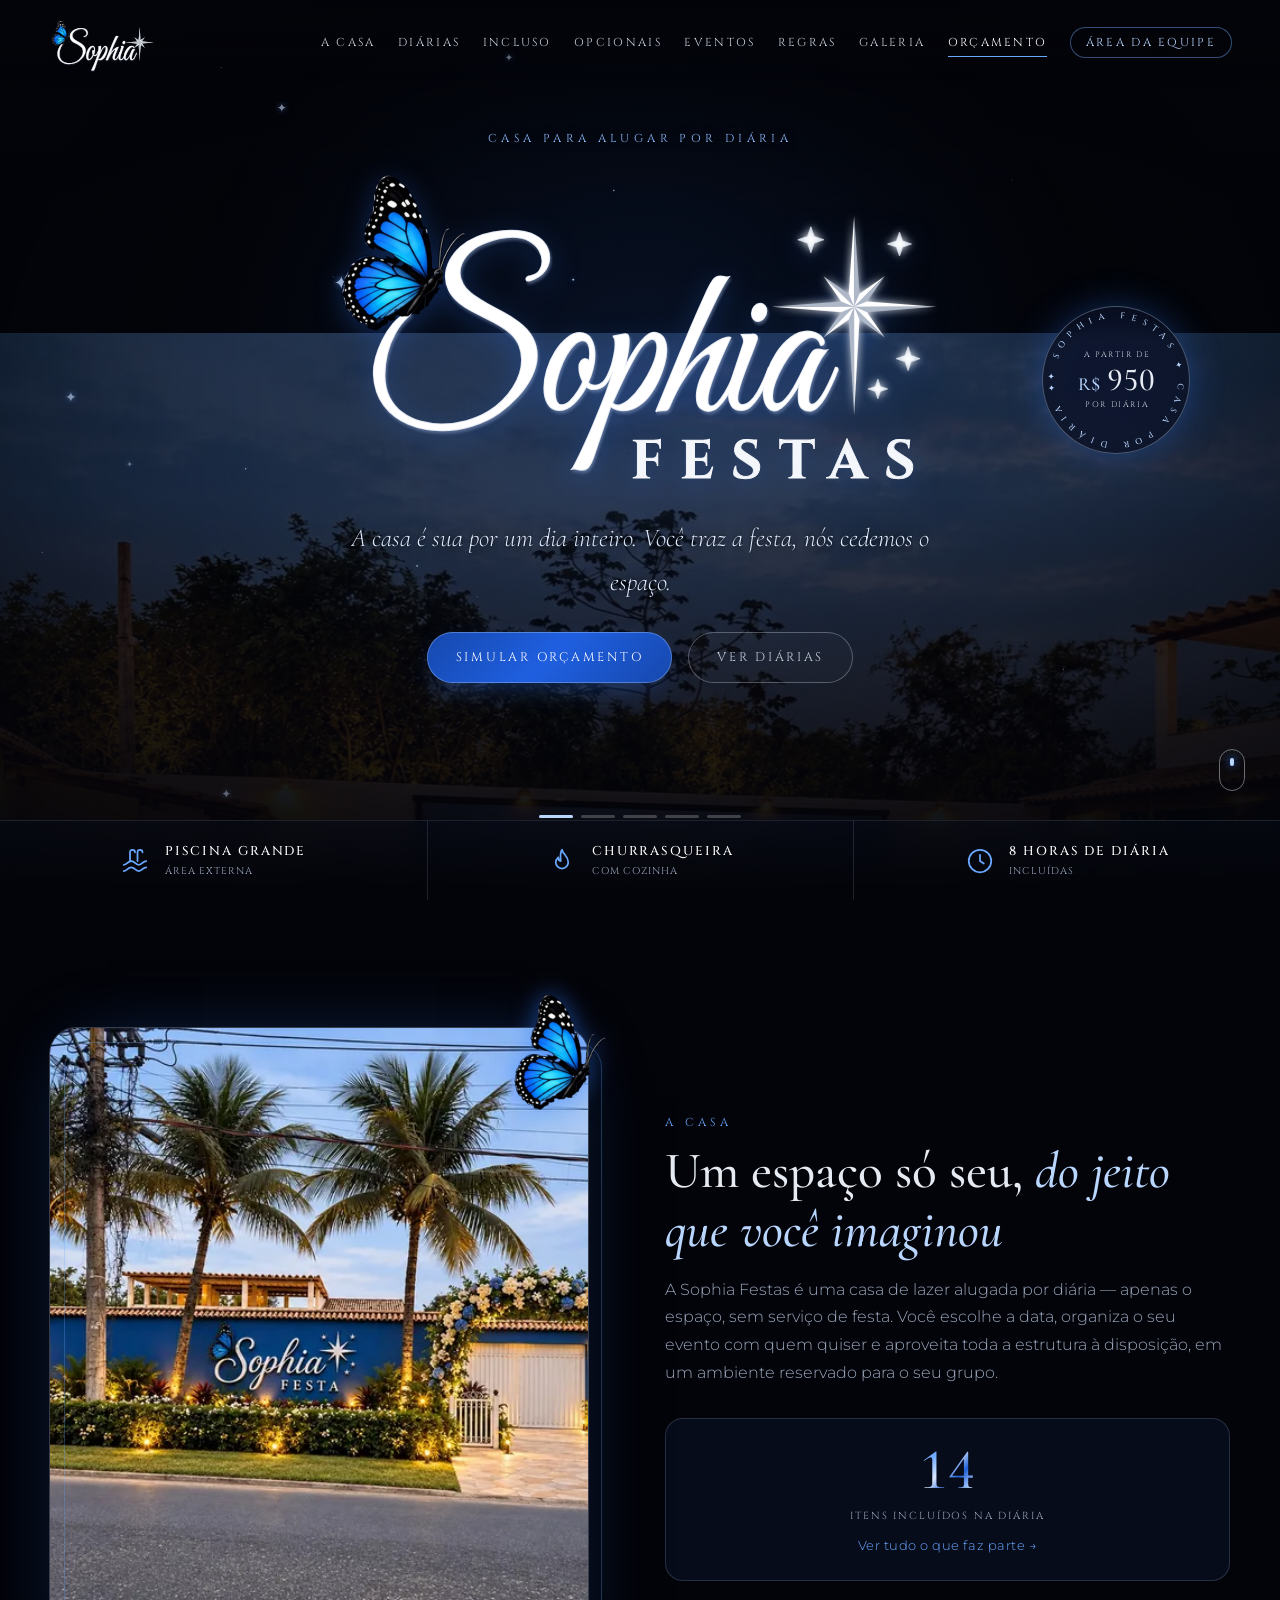
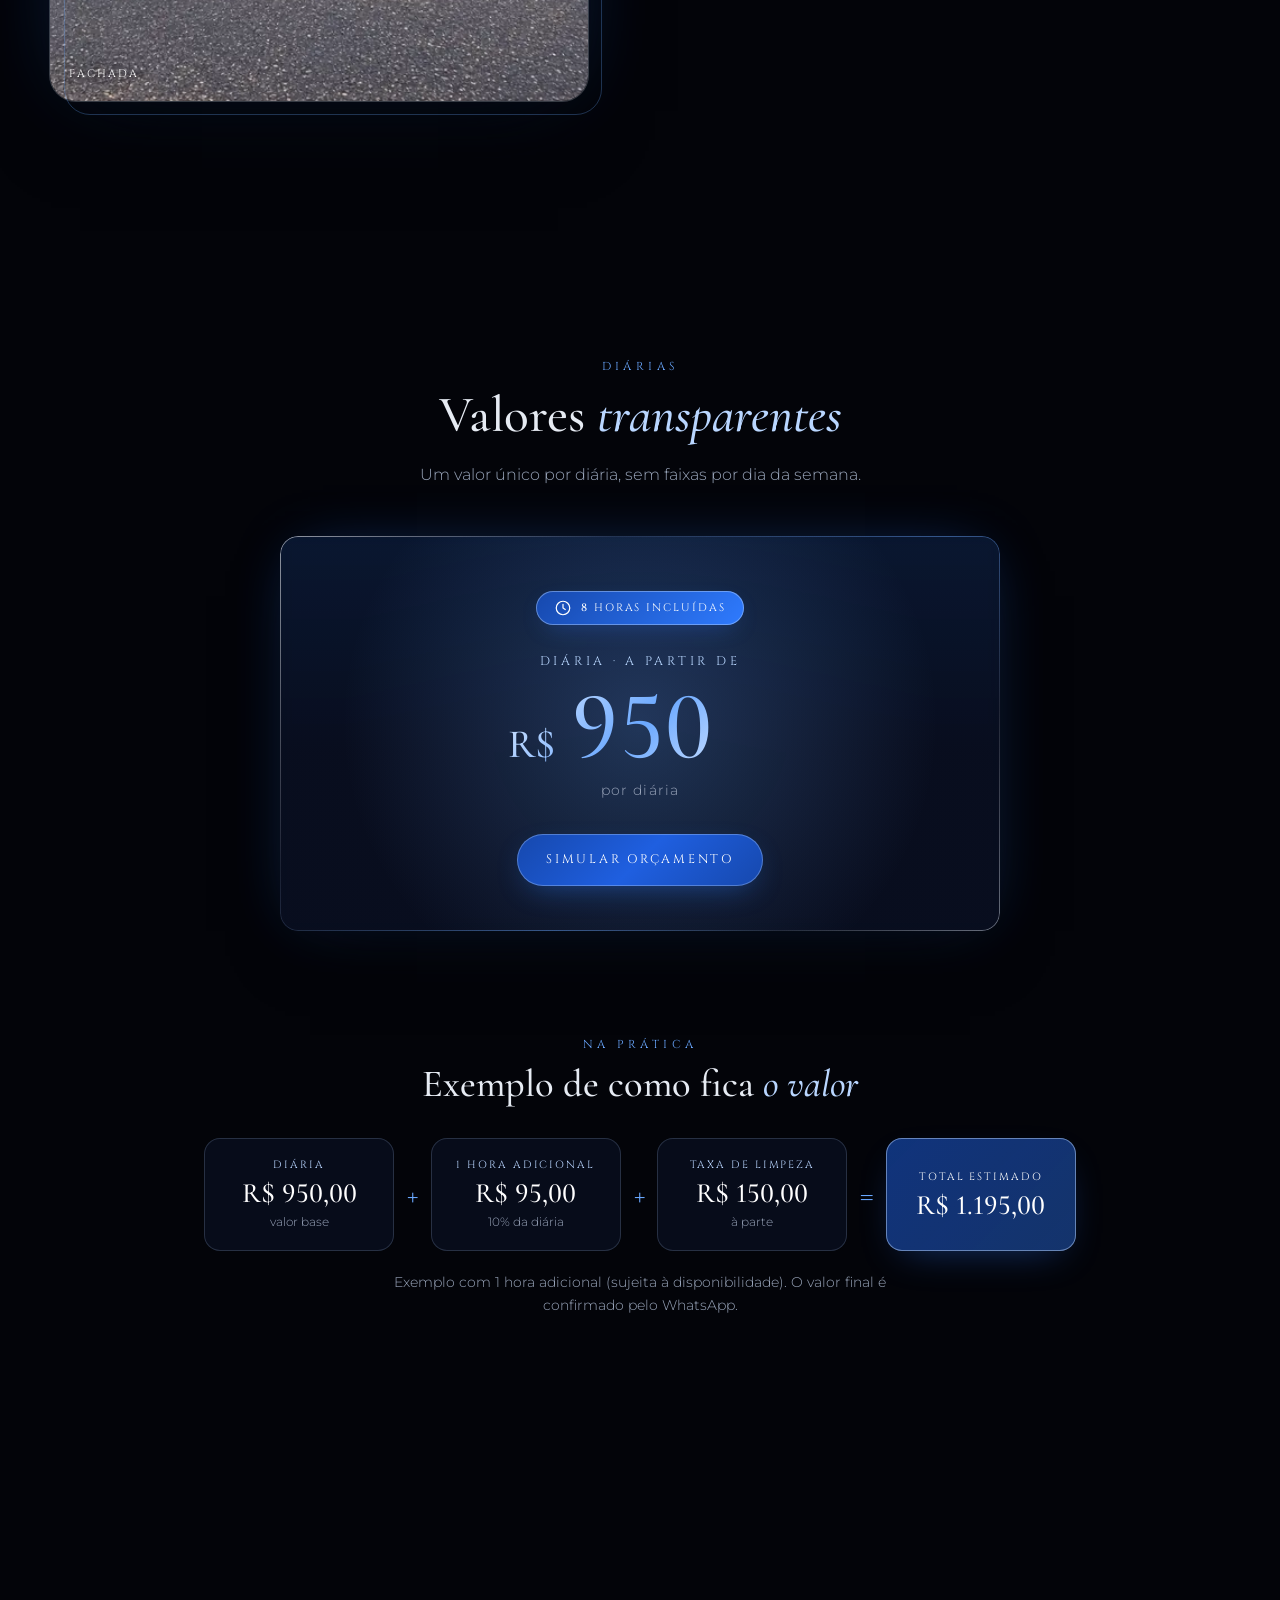
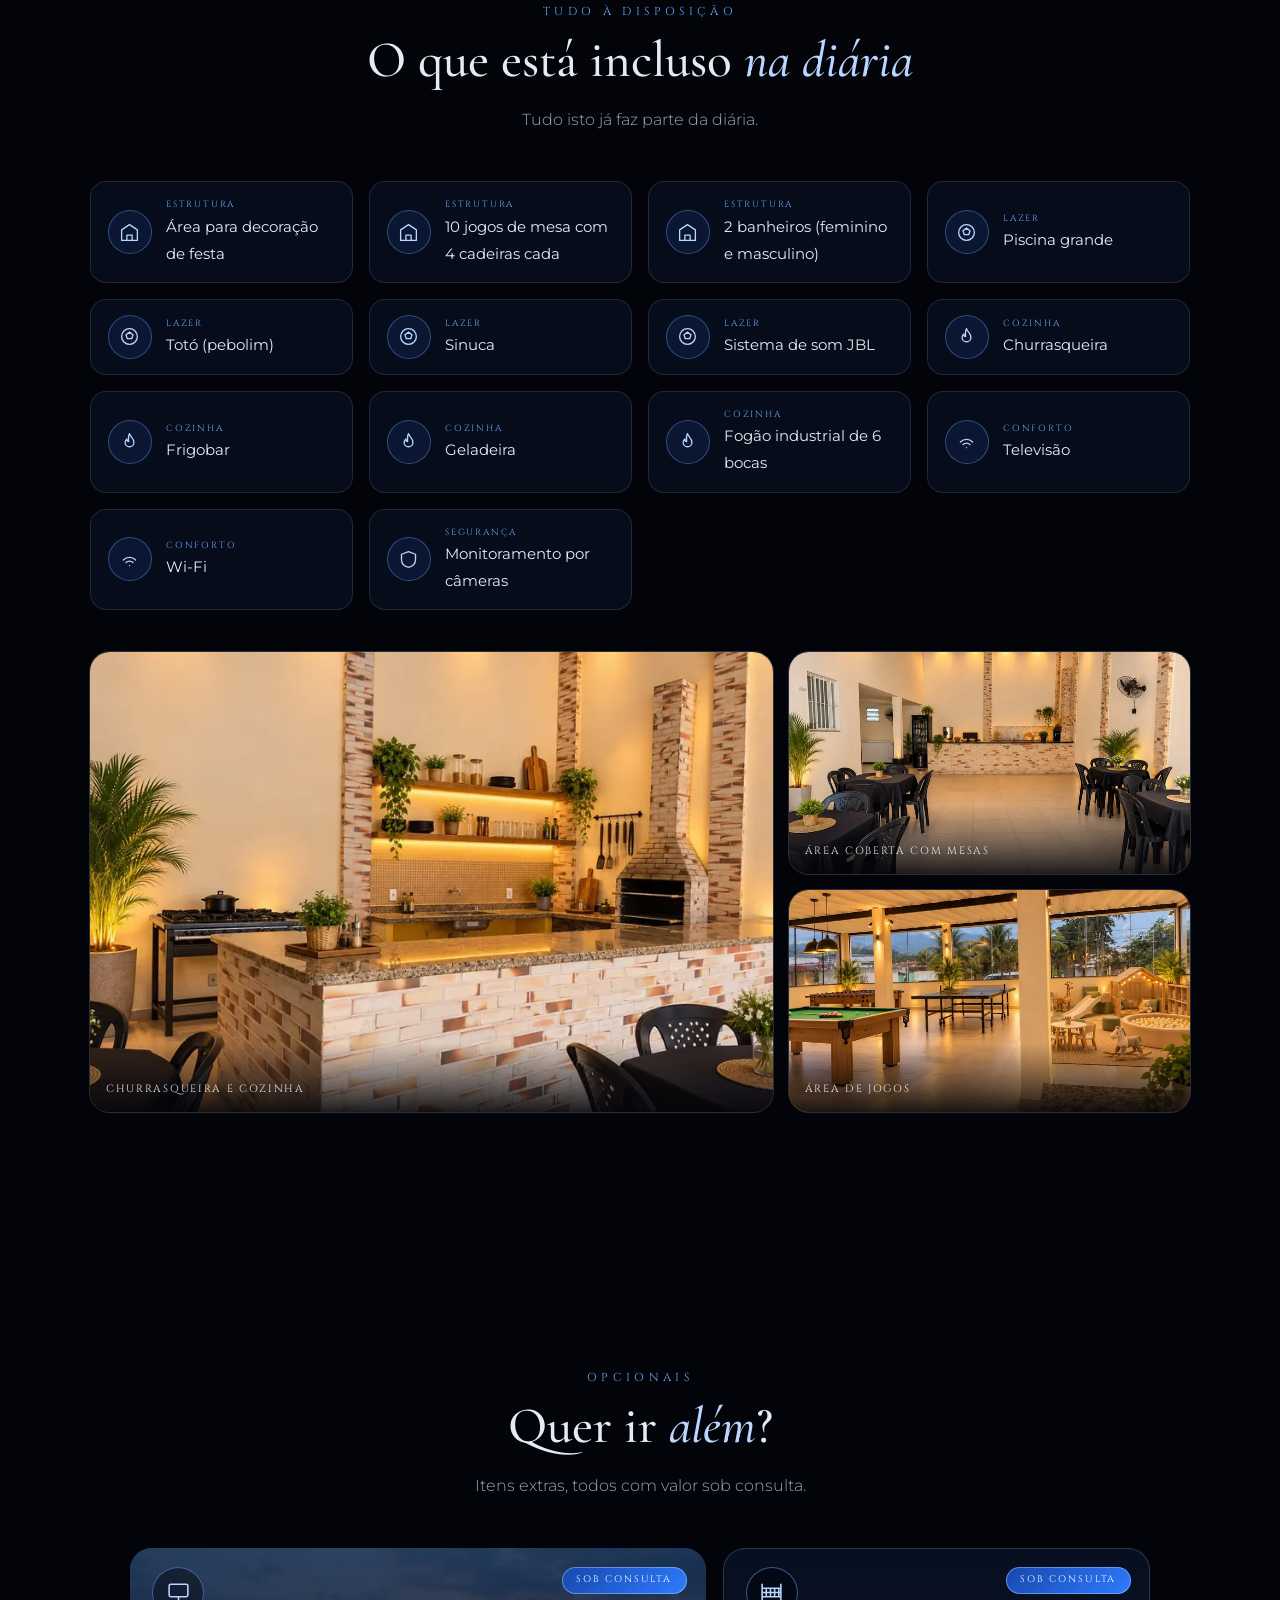
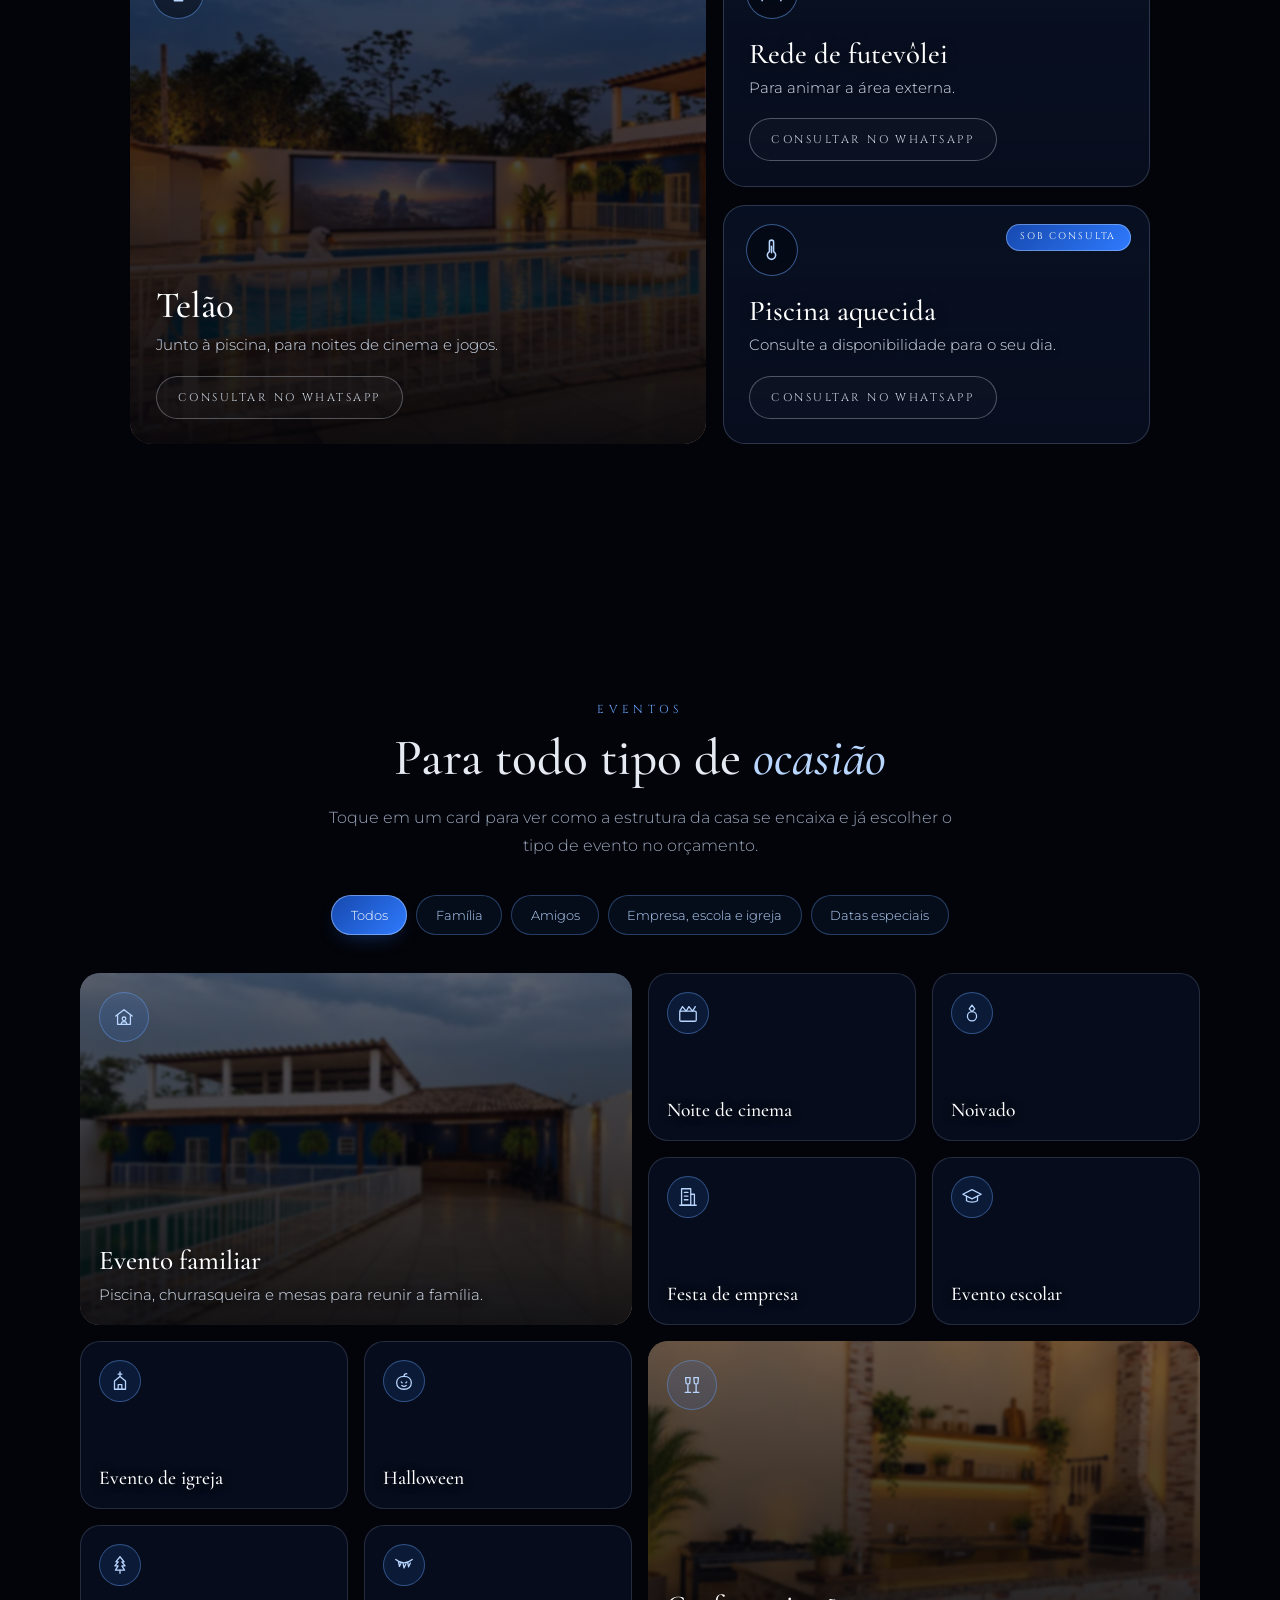
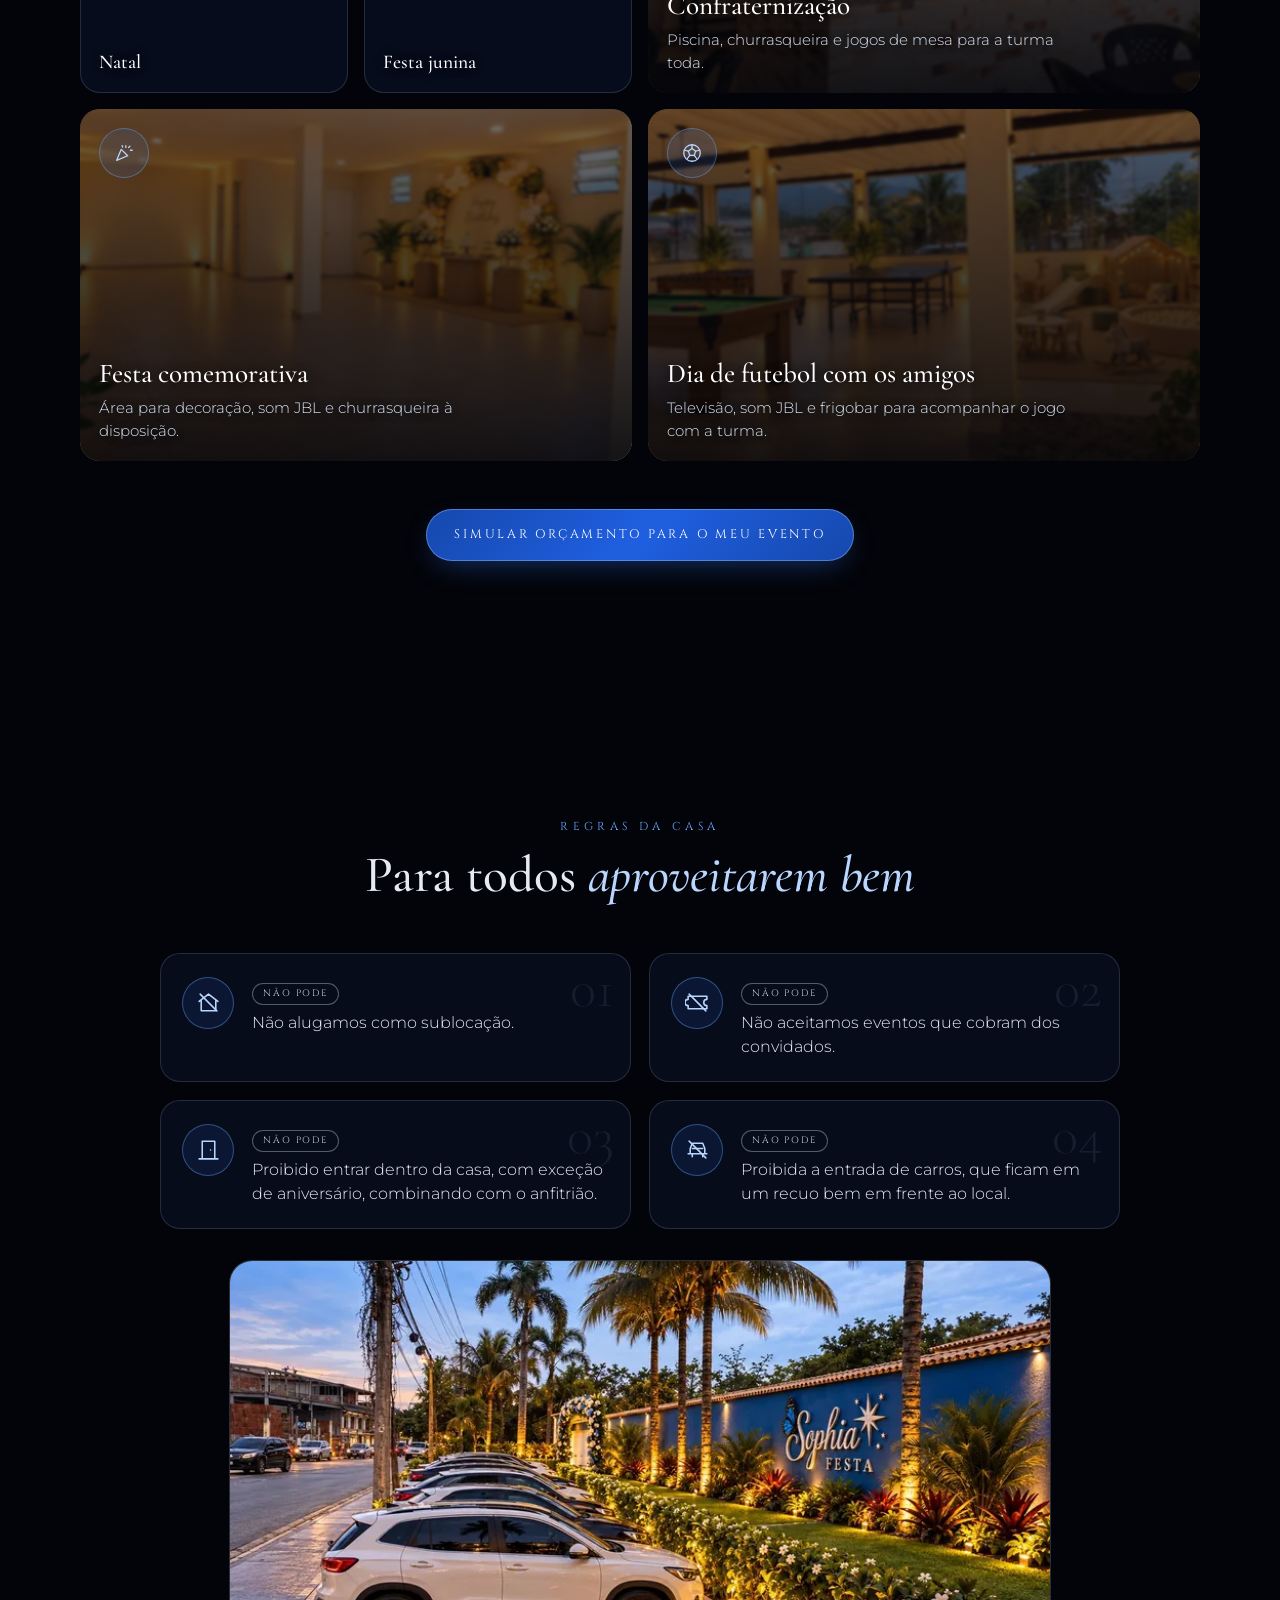
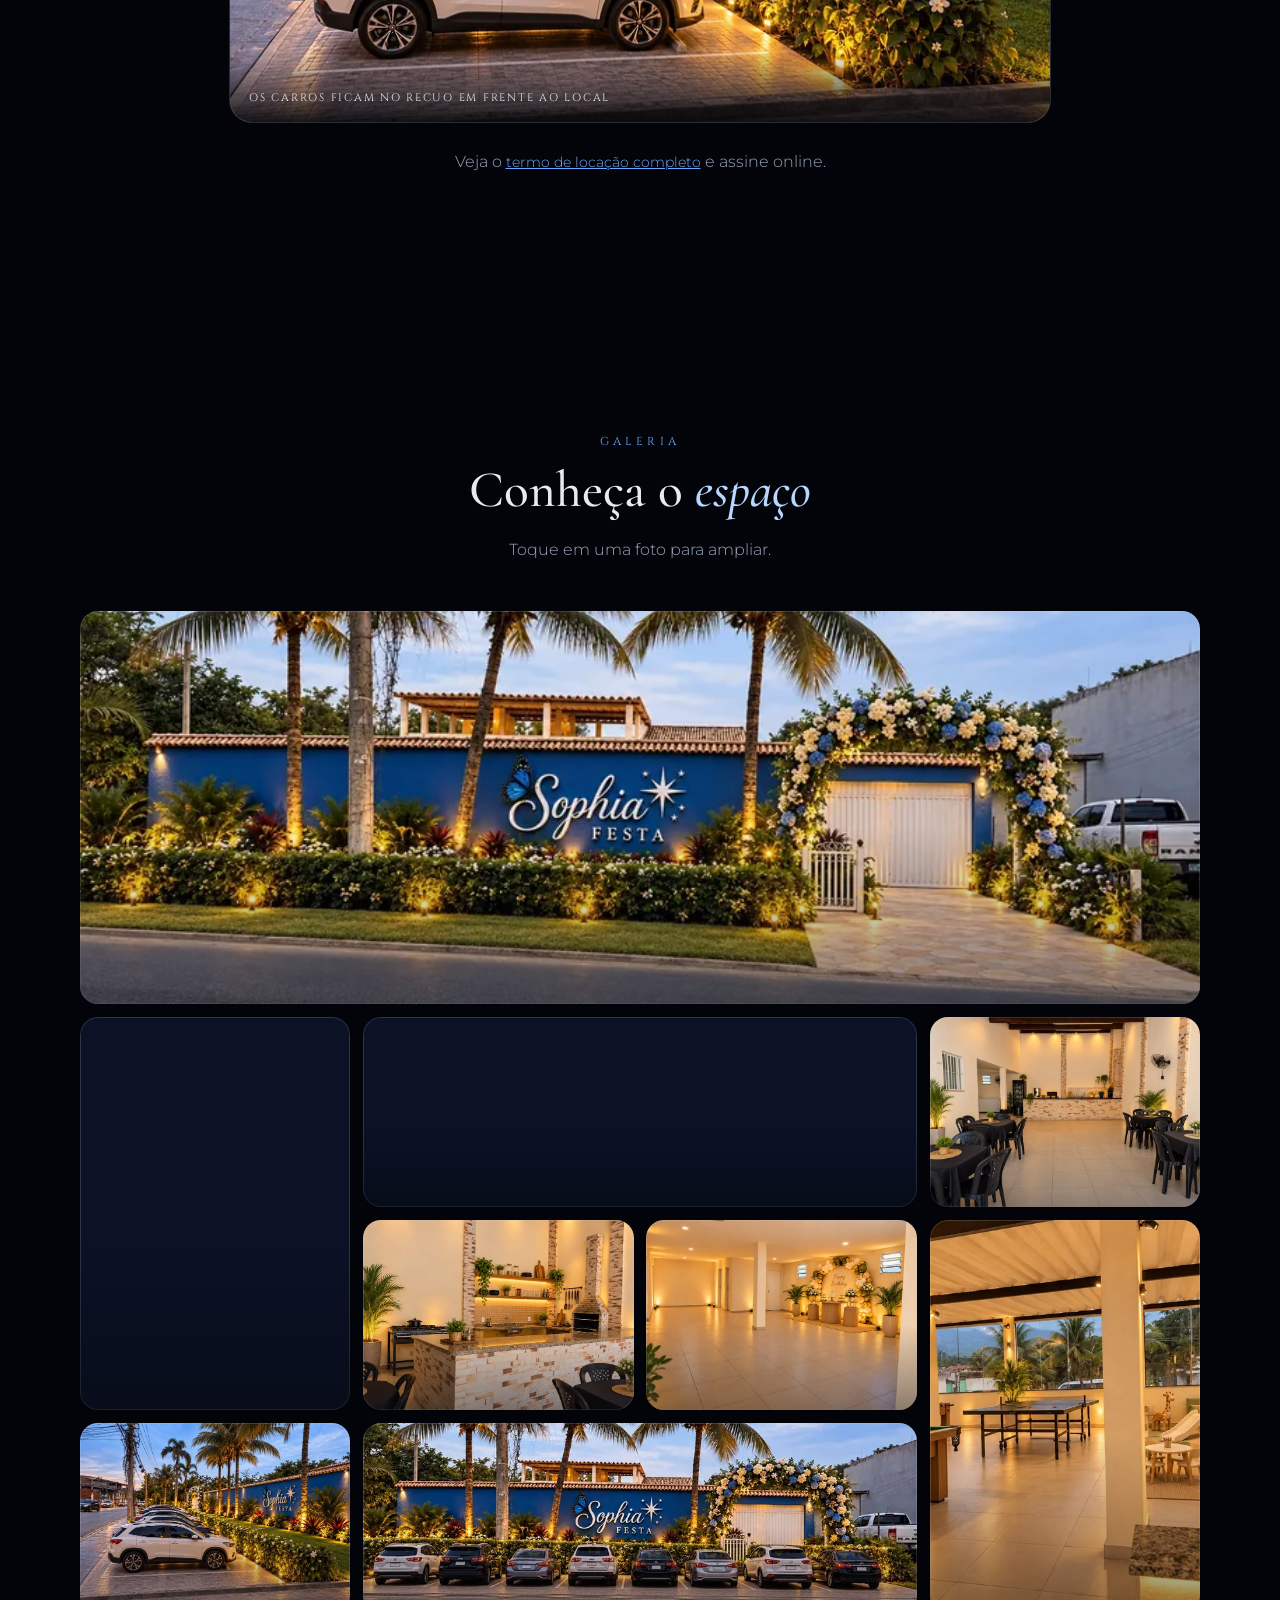
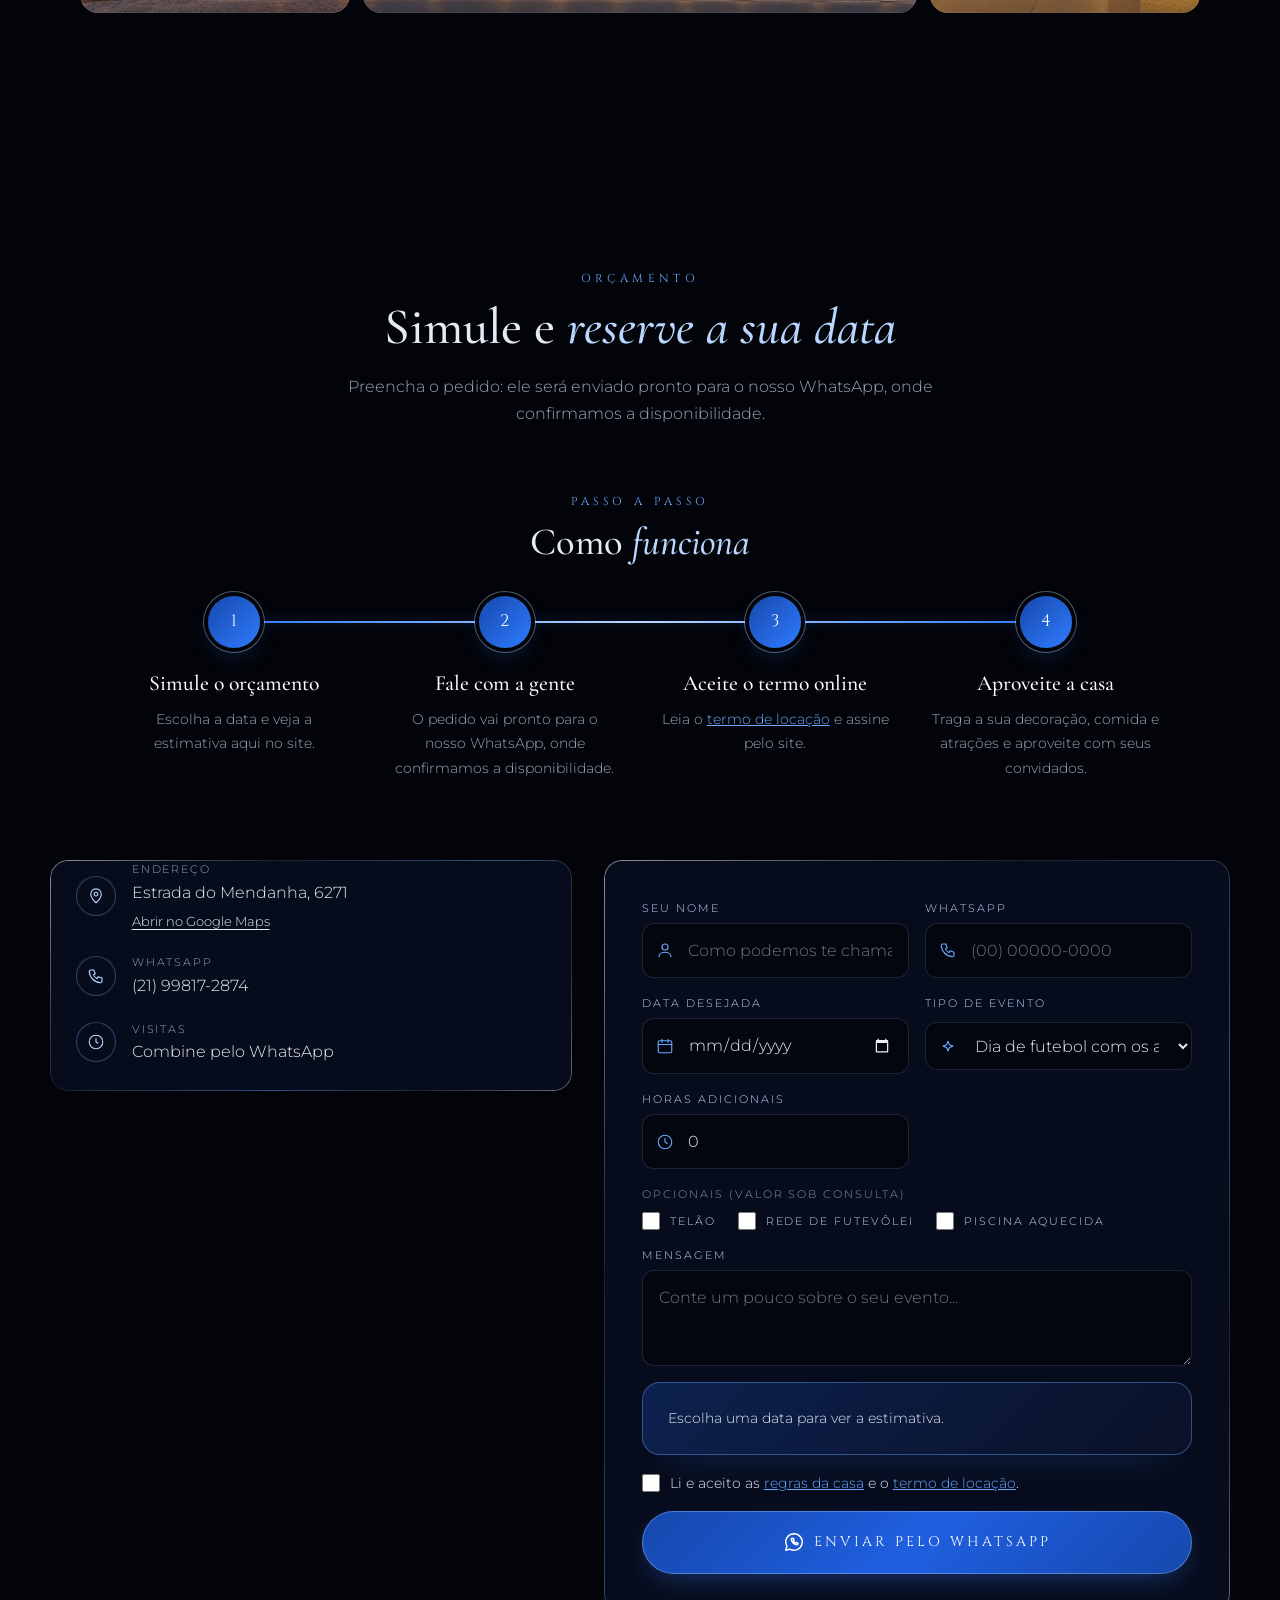
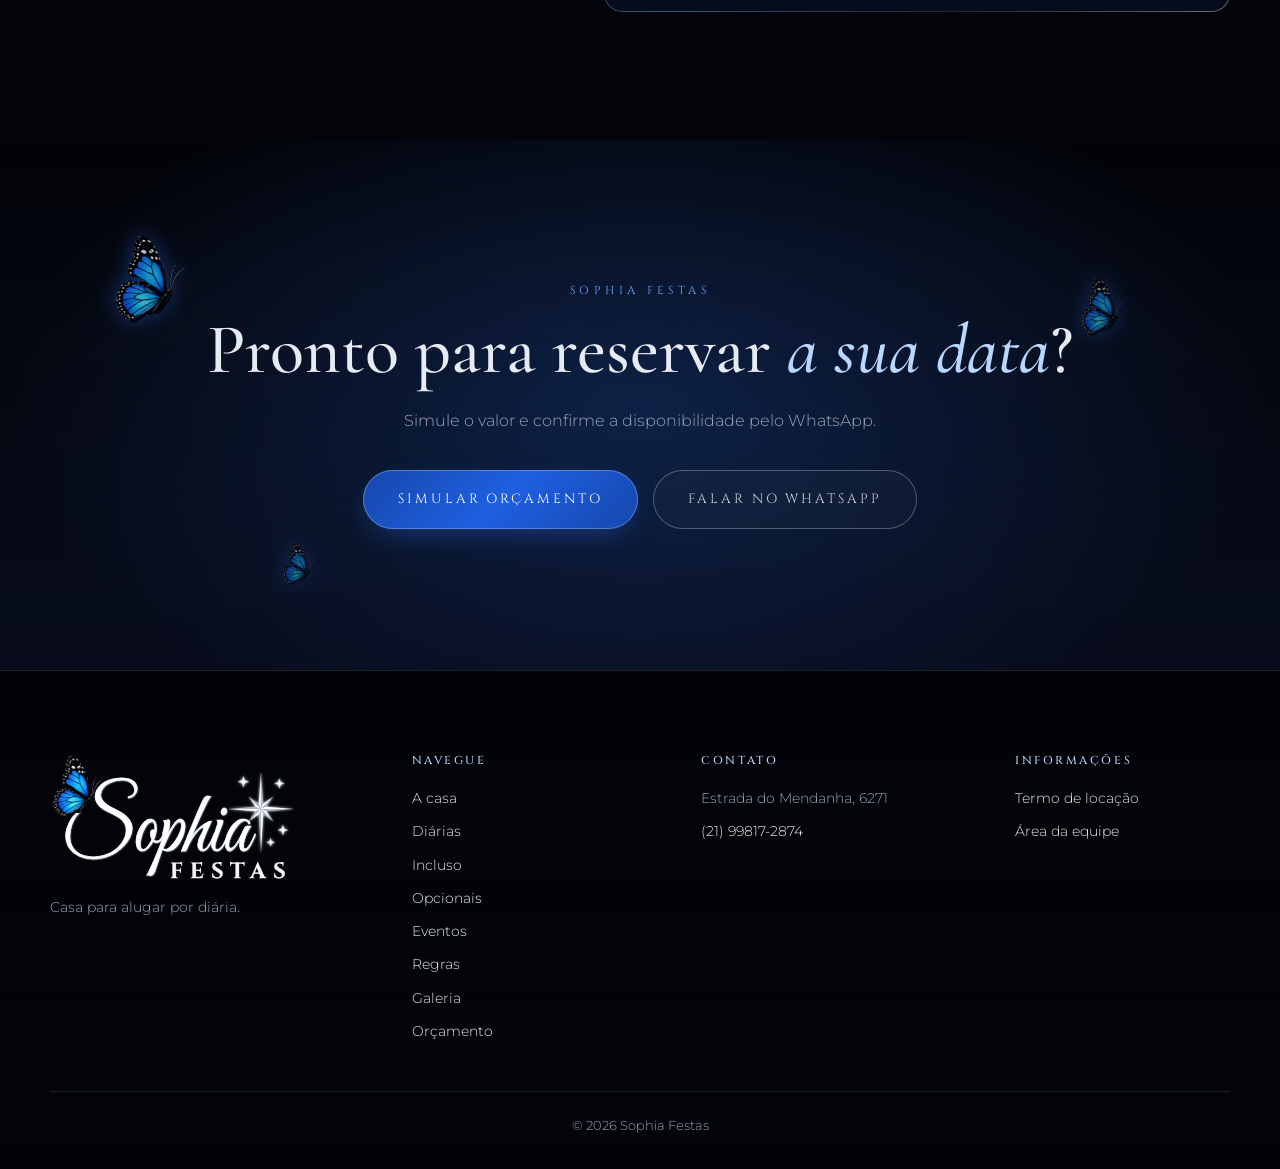
==== commit 3477393f: "Redesign das secoes, redundancias removidas, cashback descontinuado, botoes sem efeito magnetico, av" ====
--- a/index.html
+++ b/index.html
@@ -12,6 +12,7 @@
   <link rel="preload" as="image" type="image/webp" href="img/piscina-telao-1448.webp" imagesrcset="img/piscina-telao-1448.webp 1448w" imagesizes="100vw" fetchpriority="high">
   <link rel="stylesheet" href="css/style.css">
   <link rel="stylesheet" href="css/hero.css">
+  <link rel="stylesheet" href="css/sections.css">
 </head>
 <body>
   <div class="sky"></div>
@@ -50,10 +51,10 @@
     <div class="hero-inner">
       <p class="eyebrow" data-rv style="--d:1500ms">Casa para alugar por diária</p>
       <div data-logo="big"></div>
-      <p class="hx-tag" data-split style="--d:1700ms">A casa é sua por um dia inteiro: piscina, churrasqueira e estrutura completa. Você traz a festa, nós cedemos o espaço.</p>
+      <p class="hx-tag" data-split style="--d:1700ms">A casa é sua por um dia inteiro. Você traz a festa, nós cedemos o espaço.</p>
       <div class="hx-actions">
-        <a href="#contato" class="btn btn-primary" data-magnetic data-rv style="--d:2100ms">Simular orçamento</a>
-        <a href="#diarias" class="btn btn-ghost" data-magnetic data-rv style="--d:2250ms">Ver diárias</a>
+        <a href="#contato" class="btn btn-primary" data-rv style="--d:2100ms">Simular orçamento</a>
+        <a href="#diarias" class="btn btn-ghost" data-rv style="--d:2250ms">Ver diárias</a>
       </div>
     </div>
     <div class="seal hx-seal" data-rv style="--d:2300ms">
@@ -65,38 +66,25 @@
     <ul class="hx-strip">
       <li data-rv style="--d:2400ms"><svg viewBox="0 0 24 24" aria-hidden="true"><path d="M3 15c3 0 3-3 6-3s3 3 6 3 3-3 6-3M3 20c3 0 3-3 6-3s3 3 6 3 3-3 6-3M8 12V5a2 2 0 0 1 4 0M14 12V5a2 2 0 0 1 4 0"/></svg><span><b>Piscina grande</b><em>área externa</em></span></li>
       <li data-rv style="--d:2520ms"><svg viewBox="0 0 24 24" aria-hidden="true"><path d="M12 3c1 4 5 5 5 10a5 5 0 0 1-10 0c0-2 1-3 2-4 0 2 1 3 2 3 0-3-1-6 1-9z"/></svg><span><b>Churrasqueira</b><em>com cozinha</em></span></li>
-      <li data-rv style="--d:2640ms"><svg viewBox="0 0 24 24" aria-hidden="true"><rect x="6" y="3" width="12" height="18" rx="2"/><circle cx="12" cy="14.5" r="3.5"/><circle cx="12" cy="7.5" r="1"/></svg><span><b>Som JBL</b><em>sistema de som</em></span></li>
-      <li data-rv style="--d:2760ms"><svg viewBox="0 0 24 24" aria-hidden="true"><circle cx="12" cy="12" r="9"/><path d="M12 7v5l3 2"/></svg><span><b><span data-count data-cfg="HOURS">8</span> horas de diária</b><em>incluídas</em></span></li>
+      <li data-rv style="--d:2640ms"><svg viewBox="0 0 24 24" aria-hidden="true"><circle cx="12" cy="12" r="9"/><path d="M12 7v5l3 2"/></svg><span><b><span data-count data-cfg="HOURS">8</span> horas de diária</b><em>incluídas</em></span></li>
     </ul>
     <a class="scroll-ind" href="#essencia" aria-label="Rolar para baixo" data-rv style="--d:2900ms"></a>
   </header>
 
   <!-- ESSÊNCIA -->
   <section id="essencia">
-    <div class="container symbol-grid">
-      <div class="symbol-art reveal">
-        <div class="orbit"></div>
-        <div class="orbit o2"></div>
-        <div class="big-fly" data-butterfly></div>
-      </div>
-      <div class="reveal">
-        <p class="eyebrow">A casa</p>
-        <h2 class="section-title">Um espaço só seu, <em>do jeito que você imaginou</em></h2>
-        <p class="lead" style="margin:0">A Sophia Festas é uma casa de lazer alugada por diária — apenas o espaço, sem serviço de festa. Você escolhe a data, organiza o seu evento com quem quiser e aproveita 8 horas com toda a estrutura à disposição, em um ambiente reservado para o seu grupo.</p>
-
-        <div class="stages">
-          <div class="stage">
-            <div class="stage-icon metal-frame">I</div>
-            <div><h4>Escolha a data</h4><p>Simule o valor aqui no site e confirme a disponibilidade pelo WhatsApp.</p></div>
-          </div>
-          <div class="stage">
-            <div class="stage-icon metal-frame">II</div>
-            <div><h4>Reserve a casa</h4><p>Combine os detalhes com a gente e traga a sua decoração, comida e atrações.</p></div>
-          </div>
-          <div class="stage">
-            <div class="stage-icon metal-frame">III</div>
-            <div><h4>Aproveite</h4><p>8 horas de casa inteira para você e seus convidados. Ganhe 40% de cashback (sobre a diária, sem a taxa de limpeza) no próximo evento.</p></div>
-          </div>
+    <div class="container es-grid">
+      <figure class="es-photo reveal">
+        <picture><source type="image/webp" srcset="img/fachada-800.webp 800w, img/fachada-1448.webp 1448w" sizes="(max-width: 960px) 100vw, 560px"><img src="img/fachada.jpg" alt="Fachada ao entardecer, com muro azul e letreiro, palmeiras e arco de flores no portão" width="1448" height="1086" loading="lazy" decoding="async"></picture>
+        <img class="es-fly" src="img/borboleta.webp" alt="" aria-hidden="true" width="480" height="604" loading="lazy" decoding="async">
+        <figcaption>Fachada</figcaption>
+      </figure>
+      <div class="es-text reveal">
+        <p class="eyebrow st" style="--i:0">A casa</p>
+        <h2 class="section-title st" style="--i:1">Um espaço só seu, <em>do jeito que você imaginou</em></h2>
+        <p class="lead st" style="--i:2;margin:0">A Sophia Festas é uma casa de lazer alugada por diária — apenas o espaço, sem serviço de festa. Você escolhe a data, organiza o seu evento com quem quiser e aproveita toda a estrutura à disposição, em um ambiente reservado para o seu grupo.</p>
+        <div class="es-stats st" style="--i:3">
+          <a class="es-stat solo" href="#incluso"><b><span data-count data-cfg="INCLUDED">14</span></b><span>itens incluídos na diária</span><small>Ver tudo o que faz parte →</small></a>
         </div>
       </div>
     </div>
@@ -107,7 +95,7 @@
     <div class="container center">
       <p class="eyebrow reveal">Diárias</p>
       <h2 class="section-title reveal">Valores <em>transparentes</em></h2>
-      <p class="lead reveal">Diária única, com <span data-cfg="HOURS">8</span> horas de festa incluídas.</p>
+      <p class="lead reveal">Um valor único por diária, sem faixas por dia da semana.</p>
 
       <div class="price-card metal-frame reveal">
         <span class="pc-glow" aria-hidden="true"></span>
@@ -117,27 +105,8 @@
         <p class="pc-price metal-blue-text" aria-label="R$ 950,00"><i>R$</i><span data-count data-cfg="BASE_PRICE">950</span><small>,00</small></p>
         <p class="pc-sub">por diária</p>
         <div class="pc-cta">
-          <a href="#contato" class="btn btn-primary" data-magnetic>Simular orçamento</a>
-          <a href="#" class="btn btn-ghost" id="dia-wa" data-magnetic target="_blank" rel="noopener">Falar no WhatsApp</a>
+          <a href="#contato" class="btn btn-primary">Simular orçamento</a>
         </div>
-      </div>
-
-      <div class="price-grid">
-        <div class="pg-card reveal" style="--i:0"><div class="pg-in">
-          <span class="pg-ic"><svg viewBox="0 0 24 24" aria-hidden="true"><circle cx="12" cy="12" r="9"/><path d="M12 7v5l3 2"/></svg></span>
-          <h3><span data-cfg="HOURS">8</span> horas de festa</h3>
-          <p>incluídas na diária.</p>
-        </div></div>
-        <div class="pg-card reveal" style="--i:1"><div class="pg-in">
-          <span class="pg-ic"><svg viewBox="0 0 24 24" aria-hidden="true"><path d="M6 3h12M6 21h12M7 3c0 5 5 6 5 9s-5 4-5 9M17 3c0 5-5 6-5 9s5 4 5 9"/></svg></span>
-          <h3>Hora adicional</h3>
-          <p><span data-cfg="EXTRA_PCT">10</span>% do valor da diária, mediante disponibilidade.</p>
-        </div></div>
-        <div class="pg-card reveal" style="--i:2"><div class="pg-in">
-          <span class="pg-ic"><svg viewBox="0 0 24 24" aria-hidden="true"><path d="M12 3l1.8 4.7L18.5 9.5l-4.7 1.8L12 16l-1.8-4.7L5.5 9.5l4.7-1.8zM19 15l.7 1.8 1.8.7-1.8.7L19 20l-.7-1.8-1.8-.7 1.8-.7z"/></svg></span>
-          <h3>Taxa de limpeza</h3>
-          <p>R$ <span data-cfg="CLEANING">150</span>,00, cobrada à parte.</p>
-        </div></div>
       </div>
 
       <div class="dia-block">
@@ -145,34 +114,8 @@
         <h3 class="dia-h reveal">Exemplo de como fica <em>o valor</em></h3>
         <div class="calc reveal" id="dia-calc" role="group" aria-label="Exemplo de cálculo do valor"></div>
         <p class="dia-note reveal">Exemplo com 1 hora adicional (sujeita à disponibilidade). O valor final é confirmado pelo WhatsApp.</p>
-        <a href="#contato" class="btn btn-primary reveal" data-magnetic>Simular meu orçamento</a>
-      </div>
-
-      <div class="dia-block">
-        <p class="eyebrow reveal">Já na diária</p>
-        <h3 class="dia-h reveal">O que já está <em>incluso</em></h3>
-        <ul class="dia-chips reveal" id="dia-chips"></ul>
-      </div>
-
-      <div class="dia-block">
-        <p class="eyebrow reveal">Passo a passo</p>
-        <h3 class="dia-h reveal">Como <em>funciona</em></h3>
-        <ol class="steps reveal">
-          <li style="--i:0"><span class="st-n">1</span><h4>Simule o orçamento</h4><p>Escolha a data e veja a estimativa aqui no site.</p></li>
-          <li style="--i:1"><span class="st-n">2</span><h4>Fale com a gente</h4><p>O pedido vai pronto para o nosso WhatsApp, onde confirmamos a disponibilidade.</p></li>
-          <li style="--i:2"><span class="st-n">3</span><h4>Aceite o termo online</h4><p>Leia o <a class="inline-link" href="contrato.html">termo de locação</a> e assine pelo site.</p></li>
-          <li style="--i:3"><span class="st-n">4</span><h4>Aproveite a casa</h4><p>8 horas de casa inteira para você e seus convidados.</p></li>
-        </ol>
-      </div>
-
-      <div class="dia-cta metal-frame reveal">
-        <h3>Pronto para reservar a <em>sua data</em>?</h3>
-        <p>Simule o valor e confirme a disponibilidade pelo WhatsApp.</p>
-        <div class="pc-cta">
-          <a href="#contato" class="btn btn-primary" data-magnetic>Simular orçamento</a>
-          <a href="#" class="btn btn-ghost" id="dia-wa2" data-magnetic target="_blank" rel="noopener">Falar no WhatsApp</a>
-        </div>
-      </div>
+      </div>
+
     </div>
   </section>
 
@@ -181,11 +124,12 @@
     <div class="container center">
       <p class="eyebrow reveal">Tudo à disposição</p>
       <h2 class="section-title reveal">O que está incluso <em>na diária</em></h2>
-      <p class="lead reveal">Piscina grande e área externa com medidas <strong class="tbc">a confirmar</strong>.</p>
-      <ul class="check-grid reveal" id="included-list"></ul>
-      <div class="fig-row">
-        <figure class="photo-fig reveal"><picture><source type="image/webp" srcset="img/churrasqueira-cozinha-800.webp 800w, img/churrasqueira-cozinha-1448.webp 1448w" sizes="(max-width: 760px) 100vw, 480px"><img src="img/churrasqueira-cozinha.jpg" alt="Balcão de granito com churrasqueira de tijolos e fogão industrial" width="1448" height="1086" loading="lazy" decoding="async"></picture><figcaption>Churrasqueira e cozinha</figcaption></figure>
-        <figure class="photo-fig reveal"><picture><source type="image/webp" srcset="img/salao-mesas-800.webp 800w, img/salao-mesas-1448.webp 1448w" sizes="(max-width: 760px) 100vw, 480px"><img src="img/salao-mesas.jpg" alt="Área coberta com mesas de toalha preta e cadeiras pretas, balcão ao fundo" width="1448" height="1086" loading="lazy" decoding="async"></picture><figcaption>Área coberta com mesas</figcaption></figure>
+      <p class="lead reveal">Tudo isto já faz parte da diária.</p>
+      <ul class="inc-grid reveal" id="included-list"></ul>
+      <div class="inc-mosaic reveal">
+        <figure class="mo-a"><picture><source type="image/webp" srcset="img/churrasqueira-cozinha-800.webp 800w, img/churrasqueira-cozinha-1448.webp 1448w" sizes="(max-width: 760px) 100vw, 560px"><img src="img/churrasqueira-cozinha.jpg" alt="Balcão de granito com churrasqueira de tijolos e fogão industrial" width="1448" height="1086" loading="lazy" decoding="async"></picture><figcaption>Churrasqueira e cozinha</figcaption></figure>
+        <figure class="mo-b"><picture><source type="image/webp" srcset="img/salao-mesas-800.webp 800w, img/salao-mesas-1448.webp 1448w" sizes="(max-width: 760px) 50vw, 340px"><img src="img/salao-mesas.jpg" alt="Área coberta com mesas de toalha preta e cadeiras pretas, balcão ao fundo" width="1448" height="1086" loading="lazy" decoding="async"></picture><figcaption>Área coberta com mesas</figcaption></figure>
+        <figure class="mo-c"><picture><source type="image/webp" srcset="img/area-jogos-800.webp 800w, img/area-jogos-1448.webp 1448w" sizes="(max-width: 760px) 50vw, 340px"><img src="img/area-jogos.jpg" alt="Área de jogos coberta, com sinuca e totó" width="1448" height="1086" loading="lazy" decoding="async"></picture><figcaption>Área de jogos</figcaption></figure>
       </div>
     </div>
   </section>
@@ -196,8 +140,7 @@
       <p class="eyebrow reveal">Opcionais</p>
       <h2 class="section-title reveal">Quer ir <em>além</em>?</h2>
       <p class="lead reveal">Itens extras, todos com valor sob consulta.</p>
-      <div class="optionals" id="optionals-list"></div>
-      <figure class="photo-fig single reveal"><picture><source type="image/webp" srcset="img/piscina-telao-800.webp 800w, img/piscina-telao-1448.webp 1448w" sizes="(max-width: 720px) 100vw, 720px"><img src="img/piscina-telao.jpg" alt="Piscina à noite com telão na parede ao fundo" width="1448" height="1086" loading="lazy" decoding="async"></picture><figcaption>Telão junto à piscina — opcional, valor sob consulta</figcaption></figure>
+      <div class="opt-grid reveal" id="optionals-list"></div>
     </div>
   </section>
 
@@ -210,7 +153,7 @@
       <div class="ev-tabs reveal" id="ev-tabs" role="tablist" aria-label="Filtrar por categoria"></div>
       <div class="ev-grid" id="ev-grid"></div>
       <div class="ev-cta reveal">
-        <a href="#contato" class="btn btn-primary" data-magnetic>Simular orçamento para o meu evento</a>
+        <a href="#contato" class="btn btn-primary">Simular orçamento para o meu evento</a>
       </div>
     </div>
   </section>
@@ -220,9 +163,9 @@
     <div class="container center">
       <p class="eyebrow reveal">Regras da casa</p>
       <h2 class="section-title reveal">Para todos <em>aproveitarem bem</em></h2>
-      <ul class="rules metal-frame reveal" id="rules-list"></ul>
-      <figure class="photo-fig single reveal"><picture><source type="image/webp" srcset="img/recuo-estacionamento-800.webp 800w, img/recuo-estacionamento-1448.webp 1448w" sizes="(max-width: 720px) 100vw, 720px"><img src="img/recuo-estacionamento.jpg" alt="Recuo em frente ao local, com carros estacionados ao lado do muro azul com o letreiro" width="1448" height="1086" loading="lazy" decoding="async"></picture><figcaption>Os carros ficam no recuo em frente ao local</figcaption></figure>
-      <p class="lead reveal" style="margin-top:1.5rem">Veja o <a class="inline-link" href="contrato.html">termo de locação completo</a> e assine online.</p>
+      <ol class="rules-grid reveal" id="rules-list"></ol>
+      <figure class="rules-photo reveal"><picture><source type="image/webp" srcset="img/recuo-estacionamento-800.webp 800w, img/recuo-estacionamento-1448.webp 1448w" sizes="(max-width: 760px) 100vw, 800px"><img src="img/recuo-estacionamento.jpg" alt="Recuo em frente ao local, com carros estacionados ao lado do muro azul com o letreiro" width="1448" height="1086" loading="lazy" decoding="async"></picture><figcaption>Os carros ficam no recuo em frente ao local</figcaption></figure>
+      <p class="lead reveal rules-link">Veja o <a class="inline-link" href="contrato.html">termo de locação completo</a> e assine online.</p>
     </div>
   </section>
 
@@ -231,17 +174,17 @@
     <div class="container center">
       <p class="eyebrow reveal">Galeria</p>
       <h2 class="section-title reveal">Conheça o <em>espaço</em></h2>
-      <p class="lead reveal">Toque em uma foto para ampliar. Medidas da piscina e da área externa: <strong class="tbc">a confirmar</strong>.</p>
+      <p class="lead reveal">Toque em uma foto para ampliar.</p>
       <div class="gallery reveal" id="gallery">
-        <button type="button" class="g first" data-lightbox aria-label="Ampliar foto: Fachada"><picture><source type="image/webp" srcset="img/fachada-800.webp 800w, img/fachada-1448.webp 1448w" sizes="(max-width: 960px) 100vw, 380px"><img src="img/fachada.jpg" alt="Fachada ao entardecer, com muro azul e letreiro, palmeiras e arco de flores no portão" width="1448" height="1086" loading="lazy" decoding="async"></picture><span class="g-cap">Fachada</span></button>
+        <button type="button" class="g first s-lg" data-lightbox aria-label="Ampliar foto: Fachada"><picture><source type="image/webp" srcset="img/fachada-800.webp 800w, img/fachada-1448.webp 1448w" sizes="(max-width: 960px) 100vw, 380px"><img src="img/fachada.jpg" alt="Fachada ao entardecer, com muro azul e letreiro, palmeiras e arco de flores no portão" width="1448" height="1086" loading="lazy" decoding="async"></picture><span class="g-cap">Fachada</span></button>
         <button type="button" class="g" data-lightbox aria-label="Ampliar foto: Área externa e piscina"><picture><source type="image/webp" srcset="img/area-externa-piscina-800.webp 800w, img/area-externa-piscina-1448.webp 1448w" sizes="(max-width: 960px) 50vw, 380px"><img src="img/area-externa-piscina.jpg" alt="Área externa de piso com piscina cercada, varanda e terraço superior" width="1448" height="1086" loading="lazy" decoding="async"></picture><span class="g-cap">Área externa e piscina</span></button>
         <button type="button" class="g" data-lightbox aria-label="Ampliar foto: Piscina à noite"><picture><source type="image/webp" srcset="img/piscina-telao-800.webp 800w, img/piscina-telao-1448.webp 1448w" sizes="(max-width: 960px) 50vw, 380px"><img src="img/piscina-telao.jpg" alt="Piscina à noite com telão na parede ao fundo" width="1448" height="1086" loading="lazy" decoding="async"></picture><span class="g-cap">Piscina à noite</span></button>
-        <button type="button" class="g" data-lightbox aria-label="Ampliar foto: Área coberta com mesas"><picture><source type="image/webp" srcset="img/salao-mesas-800.webp 800w, img/salao-mesas-1448.webp 1448w" sizes="(max-width: 960px) 50vw, 380px"><img src="img/salao-mesas.jpg" alt="Área coberta com mesas de toalha preta e cadeiras pretas, balcão ao fundo" width="1448" height="1086" loading="lazy" decoding="async"></picture><span class="g-cap">Área coberta com mesas</span></button>
+        <button type="button" class="g s-tall" data-lightbox aria-label="Ampliar foto: Área coberta com mesas"><picture><source type="image/webp" srcset="img/salao-mesas-800.webp 800w, img/salao-mesas-1448.webp 1448w" sizes="(max-width: 960px) 50vw, 380px"><img src="img/salao-mesas.jpg" alt="Área coberta com mesas de toalha preta e cadeiras pretas, balcão ao fundo" width="1448" height="1086" loading="lazy" decoding="async"></picture><span class="g-cap">Área coberta com mesas</span></button>
         <button type="button" class="g" data-lightbox aria-label="Ampliar foto: Churrasqueira e cozinha"><picture><source type="image/webp" srcset="img/churrasqueira-cozinha-800.webp 800w, img/churrasqueira-cozinha-1448.webp 1448w" sizes="(max-width: 960px) 50vw, 380px"><img src="img/churrasqueira-cozinha.jpg" alt="Balcão de granito com churrasqueira de tijolos e fogão industrial" width="1448" height="1086" loading="lazy" decoding="async"></picture><span class="g-cap">Churrasqueira e cozinha</span></button>
         <button type="button" class="g" data-lightbox aria-label="Ampliar foto: Área para decoração"><picture><source type="image/webp" srcset="img/salao-decoracao-800.webp 800w, img/salao-decoracao-1448.webp 1448w" sizes="(max-width: 960px) 50vw, 380px"><img src="img/salao-decoracao.jpg" alt="Área interna ampla para decoração, com painel de aniversário montado" width="1448" height="1086" loading="lazy" decoding="async"></picture><span class="g-cap">Área para decoração</span></button>
-        <button type="button" class="g" data-lightbox aria-label="Ampliar foto: Área de jogos"><picture><source type="image/webp" srcset="img/area-jogos-800.webp 800w, img/area-jogos-1448.webp 1448w" sizes="(max-width: 960px) 50vw, 380px"><img src="img/area-jogos.jpg" alt="Área de jogos coberta, com sinuca e totó" width="1448" height="1086" loading="lazy" decoding="async"></picture><span class="g-cap">Área de jogos</span></button>
-        <button type="button" class="g" data-lightbox aria-label="Ampliar foto: Recuo para carros"><picture><source type="image/webp" srcset="img/recuo-estacionamento-800.webp 800w, img/recuo-estacionamento-1448.webp 1448w" sizes="(max-width: 960px) 50vw, 380px"><img src="img/recuo-estacionamento.jpg" alt="Vista lateral do recuo com carros estacionados e o muro azul com o letreiro" width="1448" height="1086" loading="lazy" decoding="async"></picture><span class="g-cap">Recuo para carros</span></button>
-        <button type="button" class="g" data-lightbox aria-label="Ampliar foto: Fachada com carros no recuo"><picture><source type="image/webp" srcset="img/fachada-recuo-carros-800.webp 800w, img/fachada-recuo-carros-1448.webp 1448w" sizes="(max-width: 960px) 50vw, 380px"><img src="img/fachada-recuo-carros.jpg" alt="Fachada com carros estacionados no recuo em frente ao local" width="1448" height="1086" loading="lazy" decoding="async"></picture><span class="g-cap">Fachada com carros no recuo</span></button>
+        <button type="button" class="g s-wide" data-lightbox aria-label="Ampliar foto: Área de jogos"><picture><source type="image/webp" srcset="img/area-jogos-800.webp 800w, img/area-jogos-1448.webp 1448w" sizes="(max-width: 960px) 50vw, 380px"><img src="img/area-jogos.jpg" alt="Área de jogos coberta, com sinuca e totó" width="1448" height="1086" loading="lazy" decoding="async"></picture><span class="g-cap">Área de jogos</span></button>
+        <button type="button" class="g s-tall" data-lightbox aria-label="Ampliar foto: Recuo para carros"><picture><source type="image/webp" srcset="img/recuo-estacionamento-800.webp 800w, img/recuo-estacionamento-1448.webp 1448w" sizes="(max-width: 960px) 50vw, 380px"><img src="img/recuo-estacionamento.jpg" alt="Vista lateral do recuo com carros estacionados e o muro azul com o letreiro" width="1448" height="1086" loading="lazy" decoding="async"></picture><span class="g-cap">Recuo para carros</span></button>
+        <button type="button" class="g s-wide" data-lightbox aria-label="Ampliar foto: Fachada com carros no recuo"><picture><source type="image/webp" srcset="img/fachada-recuo-carros-800.webp 800w, img/fachada-recuo-carros-1448.webp 1448w" sizes="(max-width: 960px) 50vw, 380px"><img src="img/fachada-recuo-carros.jpg" alt="Fachada com carros estacionados no recuo em frente ao local" width="1448" height="1086" loading="lazy" decoding="async"></picture><span class="g-cap">Fachada com carros no recuo</span></button>
       </div>
     </div>
   </section>
@@ -255,11 +198,22 @@
         <p class="lead reveal">Preencha o pedido: ele será enviado pronto para o nosso WhatsApp, onde confirmamos a disponibilidade.</p>
       </div>
 
+      <div class="dia-block how">
+        <p class="eyebrow reveal">Passo a passo</p>
+        <h3 class="dia-h reveal">Como <em>funciona</em></h3>
+        <ol class="steps reveal">
+          <li style="--i:0"><span class="st-n">1</span><h4>Simule o orçamento</h4><p>Escolha a data e veja a estimativa aqui no site.</p></li>
+          <li style="--i:1"><span class="st-n">2</span><h4>Fale com a gente</h4><p>O pedido vai pronto para o nosso WhatsApp, onde confirmamos a disponibilidade.</p></li>
+          <li style="--i:2"><span class="st-n">3</span><h4>Aceite o termo online</h4><p>Leia o <a class="inline-link" href="contrato.html">termo de locação</a> e assine pelo site.</p></li>
+          <li style="--i:3"><span class="st-n">4</span><h4>Aproveite a casa</h4><p>Traga a sua decoração, comida e atrações e aproveite com seus convidados.</p></li>
+        </ol>
+      </div>
+
       <div class="contact-grid">
         <aside class="contact-info metal-frame reveal">
           <div class="info-row">
             <span class="ic"><svg viewBox="0 0 24 24" fill="none" stroke="currentColor" stroke-width="1.5"><path d="M12 21s-7-6.2-7-11.5A7 7 0 0 1 19 9.5C19 14.8 12 21 12 21z"/><circle cx="12" cy="9.5" r="2.5"/></svg></span>
-            <div><small>Endereço</small><span id="info-addr"></span></div>
+            <div><small>Endereço</small><span id="info-addr"></span><a class="ci-link" id="info-map" href="#" target="_blank" rel="noopener">Abrir no Google Maps</a></div>
           </div>
           <div class="info-row">
             <span class="ic"><svg viewBox="0 0 24 24" fill="none" stroke="currentColor" stroke-width="1.5"><path d="M5 4h4l2 5-2.5 1.5a11 11 0 0 0 5 5L15 13l5 2v4a2 2 0 0 1-2 2A16 16 0 0 1 3 6a2 2 0 0 1 2-2"/></svg></span>
@@ -272,11 +226,11 @@
         </aside>
 
         <form class="form metal-frame reveal" id="quote-form" novalidate>
-          <div class="field"><label for="q-name">Seu nome</label><input id="q-name" required autocomplete="name" placeholder="Como podemos te chamar?"></div>
-          <div class="field"><label for="q-phone">WhatsApp</label><input id="q-phone" required type="tel" inputmode="tel" autocomplete="tel" placeholder="(00) 00000-0000"></div>
-          <div class="field"><label for="q-date">Data desejada</label><input id="q-date" type="date" required></div>
-          <div class="field"><label for="q-type">Tipo de evento</label><select id="q-type"></select></div>
-          <div class="field"><label for="q-extra">Horas adicionais</label><input id="q-extra" type="number" min="0" max="8" step="1" value="0" inputmode="numeric"></div>
+          <div class="field"><label for="q-name">Seu nome</label><div class="fi"><span class="fi-ic"><svg viewBox="0 0 24 24" aria-hidden="true"><circle cx="12" cy="8" r="4"/><path d="M4 21c0-4 4-6 8-6s8 2 8 6"/></svg></span><input id="q-name" required autocomplete="name" placeholder="Como podemos te chamar?"></div></div>
+          <div class="field"><label for="q-phone">WhatsApp</label><div class="fi"><span class="fi-ic"><svg viewBox="0 0 24 24" aria-hidden="true"><path d="M5 4h4l2 5-2.5 1.5a11 11 0 0 0 5 5L15 13l5 2v4a2 2 0 0 1-2 2A16 16 0 0 1 3 6a2 2 0 0 1 2-2"/></svg></span><input id="q-phone" required type="tel" inputmode="tel" autocomplete="tel" placeholder="(00) 00000-0000"></div></div>
+          <div class="field"><label for="q-date">Data desejada</label><div class="fi"><span class="fi-ic"><svg viewBox="0 0 24 24" aria-hidden="true"><rect x="3" y="5" width="18" height="16" rx="2"/><path d="M3 10h18M8 3v4M16 3v4"/></svg></span><input id="q-date" type="date" required></div></div>
+          <div class="field"><label for="q-type">Tipo de evento</label><div class="fi"><span class="fi-ic"><svg viewBox="0 0 24 24" aria-hidden="true"><path d="M12 3l1.8 4.7L18.5 9.5l-4.7 1.8L12 16l-1.8-4.7L5.5 9.5l4.7-1.8z"/></svg></span><select id="q-type"></select></div></div>
+          <div class="field"><label for="q-extra">Horas adicionais</label><div class="fi"><span class="fi-ic"><svg viewBox="0 0 24 24" aria-hidden="true"><circle cx="12" cy="12" r="9"/><path d="M12 7v5l3 2"/></svg></span><input id="q-extra" type="number" min="0" max="8" step="1" value="0" inputmode="numeric"></div></div>
           <fieldset class="field full opts">
             <legend>Opcionais (valor sob consulta)</legend>
             <div id="q-opts"></div>
@@ -287,16 +241,49 @@
 
           <label class="full check-line"><input type="checkbox" id="q-rules" required> <span>Li e aceito as <a href="#regras">regras da casa</a> e o <a href="contrato.html" target="_blank" rel="noopener">termo de locação</a>.</span></label>
           <p class="full form-error" id="q-error" role="alert" hidden></p>
-          <div class="full"><button class="btn btn-primary" type="submit">Enviar pelo WhatsApp</button></div>
+          <div class="full"><button class="btn btn-primary btn-send" type="submit"><svg viewBox="0 0 24 24" aria-hidden="true"><path d="M12 3a9 9 0 0 0-7.7 13.6L3 21l4.5-1.2A9 9 0 1 0 12 3z"/><path d="M9 8.5c0 3.5 3 6.5 6.5 6.5l1-1.6-2-1-.9.9c-1-.4-2-1.4-2.4-2.4l.9-.9-1-2z"/></svg> Enviar pelo WhatsApp</button></div>
           <p class="full after-send" id="q-after" hidden>Pedido enviado! Já pode <a id="q-sign" href="contrato.html" target="_blank" rel="noopener">assinar o termo de locação</a>.</p>
         </form>
       </div>
     </div>
   </section>
 
-  <footer>
-    <div data-logo="big"></div>
-    <p><a href="contrato.html" style="color:var(--blue-soft)">Termo de locação</a> · © 2026 Sophia Festas · Protótipo visual · <a href="agenda.html" style="color:var(--blue-soft)">Área da equipe</a></p>
+  <!-- CTA FINAL -->
+  <section class="final-cta" id="reservar" aria-labelledby="final-h">
+    <img class="fc-fly f1" src="img/borboleta.webp" alt="" aria-hidden="true" width="480" height="604" loading="lazy" decoding="async">
+    <img class="fc-fly f2" src="img/borboleta.webp" alt="" aria-hidden="true" width="480" height="604" loading="lazy" decoding="async">
+    <img class="fc-fly f3" src="img/borboleta.webp" alt="" aria-hidden="true" width="480" height="604" loading="lazy" decoding="async">
+    <div class="container center reveal">
+      <p class="eyebrow">Sophia Festas</p>
+      <h2 class="section-title" id="final-h">Pronto para reservar <em>a sua data</em>?</h2>
+      <p class="lead">Simule o valor e confirme a disponibilidade pelo WhatsApp.</p>
+      <div class="pc-cta">
+        <a href="#contato" class="btn btn-primary btn-lg">Simular orçamento</a>
+        <a href="#" class="btn btn-ghost btn-lg" id="final-wa" target="_blank" rel="noopener">Falar no WhatsApp</a>
+      </div>
+    </div>
+  </section>
+
+  <footer class="site-footer">
+    <div class="ft-grid">
+      <div class="ft-brand"><div data-logo="big"></div><p>Casa para alugar por diária.</p></div>
+      <nav class="ft-col" aria-label="Navegação do rodapé">
+        <h4>Navegue</h4>
+        <a href="#essencia">A casa</a><a href="#diarias">Diárias</a><a href="#incluso">Incluso</a><a href="#opcionais">Opcionais</a>
+        <a href="#eventos">Eventos</a><a href="#regras">Regras</a><a href="#galeria">Galeria</a><a href="#contato">Orçamento</a>
+      </nav>
+      <div class="ft-col">
+        <h4>Contato</h4>
+        <span id="foot-addr"></span>
+        <a id="foot-wa" href="#" target="_blank" rel="noopener">WhatsApp</a>
+      </div>
+      <div class="ft-col">
+        <h4>Informações</h4>
+        <a href="contrato.html">Termo de locação</a>
+        <a href="agenda.html">Área da equipe</a>
+      </div>
+    </div>
+    <p class="ft-copy">© 2026 Sophia Festas</p>
   </footer>
 
   <!-- Balão flutuante do WhatsApp -->
@@ -310,6 +297,7 @@
   <script src="js/magic.js"></script>
   <script src="js/hero.js"></script>
   <script src="js/eventos.js"></script>
+  <script src="js/sections.js"></script>
   <script>
     (function () {
       const S = window.SOPHIA;
@@ -320,28 +308,19 @@
       const waLink = (text) => "https://wa.me/" + S.WHATSAPP + "?text=" + encodeURIComponent(text);
 
       // Listas vindas do config (fonte única)
-      $("included-list").innerHTML = S.INCLUDED.map((t) => "<li>" + esc(t) + "</li>").join("");
-      $("rules-list").innerHTML = S.RULES.map((t) => "<li>" + esc(t) + "</li>").join("");
-      $("optionals-list").innerHTML = S.OPTIONALS.map((o) =>
-        '<div class="opt-card metal-frame"><h3>' + esc(o.label) + "</h3><p>Valor sob consulta</p></div>").join("");
       // Diárias: exemplo de valor e itens incluídos (tudo vindo do config)
       const ex = S.quote({ extraHours: 1 });
       const calcItem = (label, val, sub) => '<div class="calc-item"><span>' + label + "</span><b>" + brl(val) + "</b>" + (sub ? "<small>" + sub + "</small>" : "") + "</div>";
-      $("dia-calc").innerHTML = calcItem("Diária", ex.rate, S.HOURS_INCLUDED + " horas") + '<span class="calc-op" aria-hidden="true">+</span>' +
+      $("dia-calc").innerHTML = calcItem("Diária", ex.rate, "valor base") + '<span class="calc-op" aria-hidden="true">+</span>' +
         calcItem("1 hora adicional", ex.extra, Math.round(S.EXTRA_HOUR_PCT * 100) + "% da diária") + '<span class="calc-op" aria-hidden="true">+</span>' +
         calcItem("Taxa de limpeza", ex.cleaning, "à parte") + '<span class="calc-op" aria-hidden="true">=</span>' +
         '<div class="calc-item total"><span>Total estimado</span><b>' + brl(ex.total) + "</b></div>";
-      const HIGHLIGHTS = ["Piscina grande", "Churrasqueira", "Sistema de som JBL", "Área para decoração de festa", "Totó (pebolim)", "Sinuca", "Wi-Fi", "Monitoramento por câmeras"].filter((n) => S.INCLUDED.indexOf(n) !== -1);
-      $("dia-chips").innerHTML = HIGHLIGHTS.map((t, i) => '<li style="--i:' + i + '">' + esc(t) + "</li>").join("") +
-        '<li class="more" style="--i:' + HIGHLIGHTS.length + '"><a href="#incluso">Ver tudo (' + S.INCLUDED.length + " itens)</a></li>";
-      $("dia-wa2").href = waLink("Olá! Vim pelo site da Sophia Festas e gostaria de reservar a casa.");
       $("q-type").innerHTML = S.EVENT_TYPES.map((t) => "<option>" + esc(t) + "</option>").join("");
       $("q-opts").innerHTML = S.OPTIONALS.map((o) =>
         '<label class="check-line"><input type="checkbox" name="opt" value="' + esc(o.id) + '"> <span>' + esc(o.label) + "</span></label>").join("");
 
       // Endereço
       $("info-addr").textContent = S.ADDRESS;
-      $("dia-wa").href = waLink("Olá! Vim pelo site da Sophia Festas e gostaria de saber mais sobre as diárias.");
 
       // WhatsApp: balão e contato
       $("wa-float").href = waLink("Olá! Vim pelo site da Sophia Festas e gostaria de saber mais sobre o aluguel da casa.");
@@ -372,8 +351,9 @@
           (d.extraHours ? "<dt>" + d.extraHours + " hora(s) adicional(is)</dt><dd>" + brl(q.extra) + "</dd>" : "") +
           "<dt>Taxa de limpeza</dt><dd>" + brl(q.cleaning) + "</dd>" +
           (d.optionals.length ? "<dt>Opcionais (" + esc(d.optionals.join(", ")) + ")</dt><dd>a consultar</dd>" : "") +
-          '<dt class="total">Total estimado</dt><dd class="total">' + brl(q.total) + "</dd></dl>" +
+          '<dt class="total">Total estimado</dt><dd class="total" data-total="' + q.total + '">' + brl(q.total) + "</dd></dl>" +
           "<small>Horas adicionais sujeitas à disponibilidade. Sujeito à confirmação da data.</small>";
+        if (window.animateEstimate) window.animateEstimate($("q-estimate"));
       }
       form.addEventListener("input", renderEstimate);
       form.addEventListener("change", renderEstimate);
--- a/css/style.css
+++ b/css/style.css
@@ -314,7 +314,7 @@
 .gallery .g::after { content: ""; position: absolute; inset: 0; border-radius: inherit; box-shadow: inset 0 0 0 1px rgba(201,209,220,.18); pointer-events: none; }
 
 /* lightbox */
-.lb { position: fixed; inset: 0; z-index: 100; display: grid; place-items: center; padding: 3.5rem 3.5rem 4.5rem; background: rgba(3,4,9,.94); opacity: 0; transition: opacity .3s; }
+.lb { touch-action: pan-y; position: fixed; inset: 0; z-index: 100; display: grid; place-items: center; padding: 3.5rem 3.5rem 4.5rem; background: rgba(3,4,9,.94); opacity: 0; transition: opacity .3s; }
 .lb[hidden] { display: none; }
 .lb.open { opacity: 1; }
 .lb figure { margin: 0; max-width: min(1100px, 100%); max-height: 100%; display: grid; gap: .8rem; justify-items: center; }
--- a/css/hero.css
+++ b/css/hero.css
@@ -33,12 +33,10 @@
 .mo .wi { transform: translate3d(0, 112%, 0); }
 .mo.go .wi { transform: none; transition: transform 1s var(--e); transition-delay: calc(var(--d, 0ms) + var(--k) * 55ms); }
 
-/* botões: brilho no hover + magnético */
+/* botões: parados; só brilho discreto no hover */
 .btn { overflow: hidden; }
 .btn::after { content: ""; position: absolute; top: 0; bottom: 0; left: 0; width: 60%; transform: translateX(-130%) skewX(-18deg); background: linear-gradient(90deg, transparent, rgba(255,255,255,.35), transparent); pointer-events: none; }
 .btn:hover::after { transform: translateX(260%) skewX(-18deg); transition: transform .9s var(--e); }
-.btn[data-magnetic] { transform: translate3d(var(--mx, 0px), var(--my, 0px), 0); }
-.btn[data-magnetic]:hover { transform: translate3d(var(--mx, 0px), calc(var(--my, 0px) - 2px), 0); }
 .btn-wa-big { padding: 1.15rem 2.2rem; font-size: .86rem; background: linear-gradient(135deg, #1648ad, #2f7bff 50%, #1648ad); color: #fff; box-shadow: 0 0 0 1px rgba(185,214,255,.5) inset, 0 14px 44px -10px var(--blue-glow); }
 .btn-wa-big svg { width: 22px; height: 22px; flex: none; }
 .pulse::before { content: ""; position: absolute; inset: 0; border-radius: inherit; border: 2px solid rgba(106,168,255,.7); animation: ring 2.6s var(--e) infinite; pointer-events: none; }
@@ -55,7 +53,7 @@
 @keyframes wheel { 0% { transform: translateY(0); opacity: 0; } 25% { opacity: 1; } 100% { transform: translateY(16px); opacity: 0; } }
 @media (max-height: 760px), (max-width: 760px) { .scroll-ind { display: none; } }
 
-/* selo giratório (a partir de R$ 950 / cashback 40%) */
+/* selo giratório (a partir de R$ 950) */
 .seal { position: relative; width: 148px; aspect-ratio: 1; flex: none; }
 .seal-bg { position: absolute; inset: 0; border-radius: 50%; background: radial-gradient(circle, rgba(12,20,44,.86) 52%, rgba(7,11,23,.66)); box-shadow: 0 0 0 1px rgba(185,214,255,.35) inset, 0 0 40px -6px var(--blue-glow); backdrop-filter: blur(6px); }
 /* só o anel gira; o centro fica parado, centralizado por flex (sem offsets) */
@@ -122,10 +120,9 @@
 .hx-ticks i::after { content: ""; position: absolute; inset: 0; background: var(--blue-ice); transform: scaleX(0); transform-origin: 0 50%; }
 .hx-ticks i.on::after { animation: tick var(--iv, 6.5s) linear forwards; }
 @keyframes tick { to { transform: scaleX(1); } }
-.hx-strip { position: absolute; left: 0; right: 0; bottom: 0; z-index: 6; display: grid; grid-template-columns: repeat(4, 1fr); list-style: none; border-top: 1px solid var(--line); background: linear-gradient(180deg, rgba(7,11,23,.55), rgba(3,4,9,.92)); backdrop-filter: blur(10px); -webkit-backdrop-filter: blur(10px); }
+.hx-strip { position: absolute; left: 0; right: 0; bottom: 0; z-index: 6; display: grid; grid-template-columns: repeat(3, 1fr); list-style: none; border-top: 1px solid var(--line); background: linear-gradient(180deg, rgba(7,11,23,.55), rgba(3,4,9,.92)); backdrop-filter: blur(10px); -webkit-backdrop-filter: blur(10px); }
 .hx-strip li { display: flex; align-items: center; justify-content: center; gap: .9rem; padding: 1.25rem .8rem; border-left: 1px solid var(--line); text-align: left; font-family: var(--font-display); font-size: .74rem; letter-spacing: .16em; text-transform: uppercase; color: var(--silver); }
 .hx-strip li:first-child { border-left: 0; }
-@media (min-width: 961px) { .hx-strip li:last-child { padding-right: 9.4rem; } } /* não fica atrás do balão de WhatsApp */
 .hx-strip svg { width: 30px; height: 30px; flex: none; color: var(--blue-soft); fill: none; stroke: currentColor; stroke-width: 1.4; stroke-linecap: round; stroke-linejoin: round; }
 .hx-strip b { display: block; color: #fff; font-weight: 500; font-size: .8rem; }
 .hx-strip em { display: block; font-style: normal; color: var(--muted); font-size: .62rem; letter-spacing: .1em; }
@@ -135,10 +132,8 @@
 @media (max-width: 960px) {
   .hx { padding: 6rem .75rem 0; gap: 1.2rem; }
   .hx-ticks { position: static; translate: none; margin-top: .2rem; }
-  .hx-strip { position: relative; width: calc(100% + 1.5rem); margin: .8rem -.75rem 0; grid-template-columns: repeat(2, 1fr); }
-  .hx-strip li { padding: .85rem .6rem; gap: .6rem; font-size: .62rem; border-top: 1px solid var(--line); justify-content: flex-start; }
-  .hx-strip li:nth-child(odd) { border-left: 0; padding-left: 1rem; }
-  .hx-strip li:nth-child(-n+2) { border-top: 0; }
+  .hx-strip { position: relative; width: calc(100% + 1.5rem); margin: .8rem -.75rem 0; grid-template-columns: repeat(3, 1fr); }
+  .hx-strip li { flex-direction: column; text-align: center; justify-content: center; gap: .4rem; padding: .9rem .3rem; font-size: .58rem; letter-spacing: .12em; }
   .hx-strip svg { width: 24px; height: 24px; }
   .seal { width: 124px; }
   .seal-in b { font-size: 1.7rem; }
@@ -248,9 +243,7 @@
 .ev-ic svg { width: 22px; height: 22px; fill: none; stroke: currentColor; stroke-width: 1.4; stroke-linecap: round; stroke-linejoin: round; }
 .ev-txt b { display: block; font-family: var(--font-serif); font-weight: 500; font-size: 1.22rem; line-height: 1.2; color: #fff; text-shadow: 0 1px 10px rgba(3,4,9,.8); }
 .ev-desc { display: block; margin-top: .4rem; color: #dbe6f6; font-size: .86rem; line-height: 1.5; text-shadow: 0 1px 8px rgba(3,4,9,.9); }
-.ev-sel { display: none; margin-top: .45rem; font-style: normal; font-size: .72rem; letter-spacing: .08em; color: var(--blue-ice); }
-.ev-card.sel .ev-sel { display: block; }
-/* destaque grande */
+.ev-card.sel /* destaque grande */
 .ev-card.big { padding: 1.5rem 1.6rem; }
 .ev-card.big .ev-ic { width: 50px; height: 50px; }
 .ev-card.big .ev-txt b { font-size: 1.7rem; }
@@ -258,9 +251,7 @@
 /* card pequeno: a frase aparece em camada sobre o card (hover / foco / toque) */
 .ev-card:not(.big) .ev-desc { position: absolute; z-index: 3; inset: 0; margin: 0; padding: 1.1rem 1.2rem; display: flex; flex-direction: column; justify-content: center; background: linear-gradient(180deg, rgba(16,28,60,.96), rgba(7,11,23,.97)); opacity: 0; transform: translate3d(0, 10px, 0); transition: opacity .35s var(--e), transform .35s var(--e); pointer-events: none; }
 .ev-card:not(.big):hover .ev-desc, .ev-card:not(.big):focus-visible .ev-desc, .ev-card:not(.big).open .ev-desc { opacity: 1; transform: none; }
-.ev-card:not(.big) .ev-sel { position: absolute; z-index: 4; left: 1.2rem; bottom: .9rem; margin: 0; opacity: 0; }
-.ev-card:not(.big).sel .ev-sel { opacity: 1; }
-/* posições do bento (desktop); com filtro tudo volta ao fluxo normal */
+.ev-card:not(.big) .ev-card:not(.big).sel /* posições do bento (desktop); com filtro tudo volta ao fluxo normal */
 .ev-grid:not(.filtered) .ev-card.big { grid-column: span 2; grid-row: span 2; }
 .ev-grid:not(.filtered) .ev-card:nth-child(1) { grid-column: 1 / 3; grid-row: 1 / 3; }
 .ev-grid:not(.filtered) .ev-card:nth-child(3) { grid-column: 3 / 5; grid-row: 3 / 5; }
@@ -292,3 +283,9 @@
   .trail, .pulse::before, .scroll-ind::after { display: none; }
   .nav.nav-hide { transform: none; }
 }
+
+/* aviso temporário ao escolher o tipo de evento (toast flutuante, não fica dentro do card) */
+.ev-toast { position: fixed; left: 50%; bottom: 5.6rem; z-index: 65; width: max-content; max-width: min(92vw, 420px); padding: .85rem 1.3rem; border-radius: 999px; text-align: center; font-size: .88rem; color: #fff; background: rgba(12,20,44,.94); box-shadow: 0 0 0 1px rgba(106,168,255,.5) inset, 0 16px 40px -14px rgba(0,0,0,.8), 0 0 30px -10px var(--blue-glow); opacity: 0; transform: translate3d(-50%, 10px, 0); transition: opacity .35s ease, transform .35s var(--e); pointer-events: none; }
+.ev-toast.show { opacity: 1; transform: translate3d(-50%, 0, 0); }
+@media (min-width: 761px) { .ev-toast { bottom: 2.4rem; } }
+@media (prefers-reduced-motion: reduce) { .ev-toast { transition: none; } }
--- a/css/sections.css
+++ b/css/sections.css
@@ -0,0 +1,232 @@
+/* =========================================================
+   Seções do index: A casa, Incluso, Opcionais, Regras, Galeria, Orçamento, CTA final, Rodapé
+   Identidade preto/azul/prata. Só transform/opacity nas animações. Carregado após css/hero.css.
+   ========================================================= */
+
+/* entrada escalonada: o contêiner .reveal recebe .in (IntersectionObserver do magic.js) */
+.st { opacity: 0; transform: translate3d(0, 20px, 0); transition: opacity .8s var(--e), transform .8s var(--e); transition-delay: calc(var(--i, 0) * 90ms); }
+.reveal.in .st, .st.in { opacity: 1; transform: none; }
+.eyebrow.st, .section-title.st { transition-delay: calc(var(--i, 0) * 90ms); }
+
+.ic-svg, .inc-ic svg, .opt-ic svg, .rule-ic svg, .es-ic svg, .fi-ic svg { fill: none; stroke: currentColor; stroke-width: 1.5; stroke-linecap: round; stroke-linejoin: round; }
+
+/* ---------- A casa (editorial) ---------- */
+#essencia .es-grid { display: grid; grid-template-columns: 1fr 1.05fr; gap: clamp(2rem, 6vw, 5rem); align-items: center; }
+.es-photo { position: relative; margin: 0; }
+.es-photo picture { display: block; aspect-ratio: 4 / 5; border-radius: 26px; overflow: hidden; box-shadow: 0 0 0 1px rgba(201,209,220,.25), 0 40px 80px -30px rgba(0,0,0,.85), 0 0 80px -30px var(--blue-glow); }
+.es-photo picture img { width: 100%; height: 100%; object-fit: cover; }
+.es-photo::before { content: ""; position: absolute; inset: 14px -14px -14px 14px; border-radius: 26px; border: 1px solid rgba(106,168,255,.28); pointer-events: none; }
+.es-photo figcaption { position: absolute; left: 1.2rem; bottom: 1.1rem; font-family: var(--font-display); font-size: .68rem; letter-spacing: .18em; text-transform: uppercase; color: #fff; text-shadow: 0 1px 10px rgba(3,4,9,.9); }
+.es-fly { position: absolute; z-index: 2; width: 92px; height: auto; right: -18px; top: -34px; filter: drop-shadow(0 0 12px rgba(47,123,255,.55)); animation: es-float 7s ease-in-out infinite; }
+@keyframes es-float { 0%, 100% { transform: translate3d(0, 0, 0) rotate(8deg); } 50% { transform: translate3d(-6px, -12px, 0) rotate(-4deg); } }
+.es-text { text-align: left; }
+.es-stats { display: flex; flex-wrap: wrap; gap: 1rem; margin: 2rem 0 2.2rem; }
+.es-stats > div { flex: 1 1 150px; padding: 1.1rem 1.3rem; border-radius: 18px; background: rgba(12,20,44,.5); box-shadow: 0 0 0 1px rgba(185,214,255,.18) inset; }
+.es-stats b { display: block; font-family: var(--font-serif); font-weight: 500; font-size: 2.8rem; line-height: 1; background: var(--metal-blue); -webkit-background-clip: text; background-clip: text; color: transparent; font-variant-numeric: lining-nums tabular-nums; }
+.es-stats span:not([data-count]) { font-family: var(--font-display); font-size: .64rem; letter-spacing: .18em; text-transform: uppercase; color: var(--muted); }
+.es-steps { list-style: none; position: relative; display: grid; gap: 1.5rem; }
+.es-steps::before { content: ""; position: absolute; left: 26px; top: 28px; bottom: 28px; width: 2px; background: linear-gradient(180deg, var(--blue), rgba(106,168,255,.15)); transform: scaleY(0); transform-origin: 50% 0; transition: transform 1.6s cubic-bezier(.65, 0, .25, 1) .5s; }
+.es-text.in .es-steps::before { transform: scaleY(1); }
+.es-steps li { position: relative; display: grid; grid-template-columns: 54px 1fr; gap: 1.1rem; align-items: start; }
+.es-ic { display: grid; place-items: center; width: 54px; height: 54px; border-radius: 50%; color: var(--blue-ice); background: var(--black); box-shadow: 0 0 0 1px rgba(106,168,255,.5) inset, 0 0 24px -8px var(--blue-glow); }
+.es-ic svg { width: 24px; height: 24px; }
+.es-steps h4 { font-family: var(--font-serif); font-weight: 500; font-size: 1.4rem; color: #fff; }
+.es-steps p { color: var(--muted); font-size: .93rem; }
+
+/* ---------- Incluso ---------- */
+.inc-grid { list-style: none; display: grid; grid-template-columns: repeat(4, 1fr); gap: 1rem; max-width: 1100px; margin: 3rem auto 0; text-align: left; }
+.inc-card { display: flex; align-items: center; gap: .9rem; padding: 1rem 1.1rem; border-radius: 16px; background: rgba(12,20,44,.5); box-shadow: 0 0 0 1px rgba(185,214,255,.14) inset; transition: opacity .8s var(--e), transform .5s var(--e), box-shadow .4s, background .4s; }
+.reveal.in .inc-card:hover { transform: translateY(-4px); background: rgba(16,28,60,.65); box-shadow: 0 0 0 1px rgba(106,168,255,.5) inset, 0 16px 34px -20px var(--blue-glow); transition-delay: 0s; }
+.inc-ic { display: grid; place-items: center; width: 44px; height: 44px; flex: none; border-radius: 50%; color: var(--blue-ice); background: rgba(47,123,255,.1); box-shadow: 0 0 0 1px rgba(106,168,255,.38) inset; }
+.inc-ic svg { width: 21px; height: 21px; }
+.inc-tx small { display: block; font-family: var(--font-display); font-size: .56rem; letter-spacing: .2em; text-transform: uppercase; color: var(--blue-soft); }
+.inc-tx b { font-weight: 400; font-size: .92rem; line-height: 1.3; color: var(--text); }
+.inc-mosaic { display: grid; grid-template-columns: 1.7fr 1fr; grid-template-rows: 1fr 1fr; gap: 1rem; max-width: 1100px; height: clamp(320px, 38vw, 460px); margin: 2.6rem auto 0; }
+.inc-mosaic figure { position: relative; margin: 0; overflow: hidden; border-radius: 20px; box-shadow: 0 0 0 1px rgba(201,209,220,.2); }
+.inc-mosaic .mo-a { grid-row: span 2; }
+.inc-mosaic picture, .inc-mosaic img { display: block; width: 100%; height: 100%; object-fit: cover; }
+.inc-mosaic img { transition: transform 1.2s var(--e); }
+.inc-mosaic figure:hover img { transform: scale(1.05); }
+.inc-mosaic figcaption { position: absolute; left: 0; right: 0; bottom: 0; padding: 2.4rem 1rem .8rem; text-align: left; font-family: var(--font-display); font-size: .66rem; letter-spacing: .16em; text-transform: uppercase; background: linear-gradient(transparent, rgba(3,4,9,.88)); }
+
+/* ---------- Opcionais ---------- */
+.opt-grid { display: grid; grid-template-columns: 1.35fr 1fr; grid-auto-rows: minmax(210px, auto); gap: 1.1rem; max-width: 1020px; margin: 3rem auto 0; text-align: left; }
+.opt-card2 { position: relative; overflow: hidden; display: flex; flex-direction: column; justify-content: flex-end; padding: 1.6rem; border-radius: 22px; background: linear-gradient(180deg, rgba(47,123,255,.1), rgba(12,20,44,.6)); box-shadow: 0 0 0 1px rgba(185,214,255,.2) inset; transition: opacity .8s var(--e), transform .5s var(--e), box-shadow .4s; }
+.opt-card2.big { grid-row: span 2; min-height: 440px; }
+.reveal.in .opt-card2:hover { transform: translateY(-5px); box-shadow: 0 0 0 1px rgba(106,168,255,.55) inset, 0 26px 50px -26px var(--blue-glow); transition-delay: 0s; }
+.opt-bg { position: absolute; inset: 0; z-index: 0; }
+.opt-bg img { width: 100%; height: 100%; object-fit: cover; filter: blur(1px) brightness(.6) saturate(1.1); transform: scale(1.06); transition: transform 1.2s var(--e); }
+.opt-card2:hover .opt-bg img { transform: scale(1.12); }
+.opt-card2.has-photo::after { content: ""; position: absolute; inset: 0; z-index: 1; background: linear-gradient(180deg, rgba(7,11,23,.25), rgba(3,4,9,.9)); pointer-events: none; }
+.opt-card2:not(.big).has-photo::after { background: linear-gradient(180deg, rgba(7,11,23,.55), rgba(3,4,9,.92)); }
+.opt-badge { position: absolute; z-index: 3; top: 1.2rem; right: 1.2rem; padding: .35rem .9rem; border-radius: 999px; font-family: var(--font-display); font-size: .6rem; letter-spacing: .2em; text-transform: uppercase; color: #fff; background: linear-gradient(135deg, #1648ad, #2f7bff); box-shadow: 0 0 0 1px rgba(185,214,255,.45) inset; }
+.opt-ic { position: absolute; z-index: 3; top: 1.2rem; left: 1.4rem; display: grid; place-items: center; width: 52px; height: 52px; border-radius: 50%; color: var(--blue-ice); background: rgba(3,4,9,.45); box-shadow: 0 0 0 1px rgba(106,168,255,.5) inset; backdrop-filter: blur(4px); }
+.opt-ic svg { width: 25px; height: 25px; }
+.opt-body { position: relative; z-index: 3; padding-top: 4rem; }
+.opt-body h3 { font-family: var(--font-serif); font-weight: 500; font-size: 1.8rem; line-height: 1.15; color: #fff; text-shadow: 0 1px 12px rgba(3,4,9,.85); }
+.opt-card2.big .opt-body h3 { font-size: 2.3rem; }
+.opt-body p { color: #d4e0f2; font-size: .92rem; margin: .35rem 0 1.1rem; text-shadow: 0 1px 8px rgba(3,4,9,.9); }
+.opt-btn { padding: .75rem 1.4rem; font-size: .7rem; }
+
+/* ---------- Regras ---------- */
+.rules-grid { list-style: none; display: grid; grid-template-columns: repeat(2, 1fr); gap: 1.1rem; max-width: 960px; margin: 3rem auto 0; text-align: left; }
+.rule-card { position: relative; overflow: hidden; display: grid; grid-template-columns: 52px 1fr; gap: 1.1rem; align-items: start; padding: 1.5rem 1.4rem 1.4rem; border-radius: 20px; background: rgba(12,20,44,.5); box-shadow: 0 0 0 1px rgba(185,214,255,.16) inset; transition: opacity .8s var(--e), transform .5s var(--e), box-shadow .4s; }
+.reveal.in .rule-card:hover { transform: translateY(-4px); box-shadow: 0 0 0 1px rgba(106,168,255,.5) inset, 0 18px 40px -24px var(--blue-glow); transition-delay: 0s; }
+.rule-n { position: absolute; right: 1.1rem; top: .6rem; font-family: var(--font-serif); font-size: 3.4rem; line-height: 1; color: rgba(185,214,255,.09); }
+.rule-ic { display: grid; place-items: center; width: 52px; height: 52px; border-radius: 50%; color: var(--blue-ice); background: rgba(47,123,255,.1); box-shadow: 0 0 0 1px rgba(106,168,255,.4) inset; }
+.rule-ic svg { width: 25px; height: 25px; }
+.rule-tag { display: inline-block; margin-bottom: .4rem; padding: .2rem .7rem; border-radius: 999px; font-style: normal; font-family: var(--font-display); font-size: .58rem; letter-spacing: .2em; text-transform: uppercase; color: var(--silver); box-shadow: 0 0 0 1px rgba(201,209,220,.4) inset; }
+.rule-tx p { color: var(--text); font-size: .98rem; line-height: 1.55; max-width: 36ch; }
+.rules-photo { position: relative; max-width: 820px; margin: 2rem auto 0; overflow: hidden; border-radius: 22px; box-shadow: 0 0 0 1px rgba(201,209,220,.2); }
+.rules-photo picture, .rules-photo img { display: block; width: 100%; height: auto; aspect-ratio: 16 / 9; object-fit: cover; }
+.rules-photo figcaption { position: absolute; left: 0; right: 0; bottom: 0; padding: 2.4rem 1.2rem .9rem; text-align: left; font-family: var(--font-display); font-size: .68rem; letter-spacing: .16em; text-transform: uppercase; background: linear-gradient(transparent, rgba(3,4,9,.9)); }
+.rules-link { margin-top: 1.6rem; }
+
+/* ---------- Galeria: mosaico ---------- */
+.gallery { grid-template-columns: repeat(4, 1fr); grid-auto-rows: 190px; grid-auto-flow: dense; gap: .8rem; max-width: 1120px; margin-left: auto; margin-right: auto; }
+.gallery .g { border-radius: 18px; }
+.gallery .g.s-lg { grid-column: span 2; grid-row: span 2; }
+.gallery .g.s-tall { grid-row: span 2; }
+.gallery .g.s-wide { grid-column: span 2; }
+.gallery .g.first { grid-column: span 2; grid-row: span 2; }
+.gallery .g picture { height: 100%; }
+.gallery .g img { height: 100%; aspect-ratio: auto; }
+.gallery .g:hover img { transform: scale(1.06); }
+.gallery .g::before { content: ""; position: absolute; inset: 0; z-index: 1; background: linear-gradient(180deg, transparent 55%, rgba(3,4,9,.6)); opacity: .7; transition: opacity .4s; pointer-events: none; }
+.gallery .g:hover::before { opacity: 1; }
+.g-cap { z-index: 2; opacity: 0; transform: translate3d(0, 8px, 0); transition: opacity .4s, transform .4s; }
+.gallery .g:hover .g-cap, .gallery .g:focus-visible .g-cap { opacity: 1; transform: none; }
+@media (hover: none) { .g-cap { opacity: 1; transform: none; } }
+
+/* lightbox melhorado (a lógica está em js/magic.js) */
+.lb figure { position: relative; }
+.lb img { transition: opacity .3s; }
+.lb img.swap { opacity: 0; }
+.lb-count { font-family: var(--font-display); font-size: .7rem; letter-spacing: .2em; color: var(--blue-ice); margin-right: .8rem; }
+.lb-hint { color: var(--muted); font-size: .72rem; margin-top: .2rem; }
+
+/* ---------- Orçamento ---------- */
+.q-steps { list-style: none; display: flex; flex-wrap: wrap; justify-content: center; gap: .7rem; margin: 1.6rem auto 0; }
+.q-steps li { display: inline-flex; align-items: center; gap: .6rem; padding: .45rem 1rem .45rem .5rem; border-radius: 999px; font-size: .8rem; color: var(--blue-ice); background: rgba(47,123,255,.07); box-shadow: 0 0 0 1px rgba(106,168,255,.3) inset; }
+.q-steps b { display: grid; place-items: center; width: 24px; height: 24px; border-radius: 50%; font-family: var(--font-display); font-size: .7rem; font-weight: 500; color: #fff; background: linear-gradient(135deg, #1648ad, #2f7bff); }
+.contact-info { padding: 0 0 1.6rem; overflow: hidden; gap: 1.3rem; }
+.ci-photo { position: relative; margin: 0 0 .2rem; border-radius: 18px 18px 0 0; overflow: hidden; }
+.ci-photo picture, .ci-photo img { display: block; width: 100%; height: auto; aspect-ratio: 16 / 9; object-fit: cover; }
+.ci-photo figcaption { position: absolute; left: 0; right: 0; bottom: 0; padding: 1.6rem 1.2rem .6rem; font-family: var(--font-display); font-size: .62rem; letter-spacing: .18em; text-transform: uppercase; background: linear-gradient(transparent, rgba(3,4,9,.88)); }
+.contact-info .info-row { padding: 0 1.6rem; }
+.ci-link { display: inline-block; margin-top: .25rem; font-size: .82rem; color: var(--blue-soft); text-decoration: underline; text-underline-offset: 3px; }
+.ci-link:hover { color: #fff; }
+.info-row a { color: var(--text); }
+.info-row a#info-wa:hover { color: var(--blue-ice); }
+.form { padding: 2.4rem; }
+.field label { color: var(--blue-ice); }
+.fi { position: relative; }
+.fi-ic { position: absolute; left: 14px; top: 50%; translate: 0 -50%; display: grid; place-items: center; color: var(--blue-soft); pointer-events: none; transition: color .3s; }
+.fi-ic svg { width: 18px; height: 18px; }
+.fi input, .fi select { padding-left: 2.8rem; }
+.fi:focus-within .fi-ic { color: #fff; }
+.field input:focus, .field select:focus, .field textarea:focus { border-color: var(--blue-ice); box-shadow: 0 0 0 3px rgba(47,123,255,.25), 0 0 22px -6px var(--blue-glow); }
+.estimate { padding: 1.5rem 1.6rem; border-radius: 18px; background: linear-gradient(135deg, rgba(22,72,173,.35), rgba(12,20,44,.7)); border: 0; box-shadow: 0 0 0 1px rgba(106,168,255,.4) inset, 0 20px 44px -28px var(--blue-glow); }
+.estimate .total { font-family: var(--font-serif); font-size: 1.6rem; font-weight: 500; font-variant-numeric: lining-nums tabular-nums; }
+.estimate dd.total { color: #fff; }
+.btn-send { width: 100%; justify-content: center; padding: 1.2rem 2rem; font-size: .88rem; }
+.btn-send svg { width: 22px; height: 22px; fill: none; stroke: currentColor; stroke-width: 1.6; stroke-linejoin: round; flex: none; }
+.btn-lg { padding: 1.15rem 2.2rem; font-size: .84rem; }
+
+/* ---------- CTA final ---------- */
+.final-cta { position: relative; overflow: hidden; padding: clamp(5rem, 11vw, 9rem) clamp(1rem, 5vw, 3rem); background: radial-gradient(900px 520px at 50% 50%, rgba(47,123,255,.22), transparent 70%), linear-gradient(180deg, transparent, rgba(12,20,44,.55)); }
+.final-cta .section-title { font-size: clamp(2.4rem, 6vw, 4.4rem); }
+.final-cta .pc-cta { margin-top: 2.2rem; }
+.final-cta .container { position: relative; z-index: 2; }
+.fc-fly { position: absolute; z-index: 1; height: auto; opacity: .75; filter: drop-shadow(0 0 10px rgba(47,123,255,.5)); animation: fc-drift 14s ease-in-out infinite; }
+.fc-fly.f1 { width: 70px; left: 9%; top: 18%; }
+.fc-fly.f2 { width: 46px; right: 12%; top: 26%; animation-delay: -5s; animation-duration: 17s; opacity: .55; }
+.fc-fly.f3 { width: 34px; left: 22%; bottom: 16%; animation-delay: -9s; animation-duration: 19s; opacity: .45; }
+@keyframes fc-drift { 0%, 100% { transform: translate3d(0, 0, 0) rotate(-8deg); } 33% { transform: translate3d(22px, -18px, 0) rotate(8deg); } 66% { transform: translate3d(-14px, -30px, 0) rotate(-3deg); } }
+
+/* ---------- Rodapé ---------- */
+.site-footer { padding: clamp(3.5rem, 7vw, 5rem) clamp(1rem, 5vw, 3rem) 2rem; text-align: left; border-top: 1px solid var(--line); background: linear-gradient(180deg, transparent, rgba(3,4,9,.8)); }
+.ft-grid { display: grid; grid-template-columns: 1.3fr 1fr 1.1fr .9fr; gap: clamp(1.5rem, 4vw, 3.5rem); max-width: 1180px; margin: 0 auto; }
+.ft-brand [data-logo] { width: min(260px, 100%); aspect-ratio: 592 / 298; margin: 0 0 .8rem -.4rem; }
+.ft-brand [data-logo] .logo-big { width: 100%; margin: 0; }
+.ft-brand p { color: var(--muted); font-size: .9rem; }
+.ft-col { display: flex; flex-direction: column; gap: .55rem; font-size: .9rem; color: var(--muted); min-width: 0; }
+.ft-col h4 { font-family: var(--font-display); font-weight: 500; font-size: .72rem; letter-spacing: .22em; text-transform: uppercase; color: var(--blue-ice); margin-bottom: .4rem; }
+.ft-col a { color: var(--text); width: fit-content; transition: color .3s; }
+.ft-col a:hover { color: var(--blue-ice); }
+.ft-col small { color: var(--muted); font-size: .8rem; }
+.ft-copy { max-width: 1180px; margin: 3rem auto 0; padding-top: 1.4rem; border-top: 1px solid var(--line); text-align: center; color: var(--muted); font-size: .8rem; }
+
+/* ---------- responsivo ---------- */
+@media (max-width: 960px) {
+  #essencia .es-grid { grid-template-columns: minmax(0, 1fr); }
+  .es-photo { max-width: 440px; margin: 0 auto; width: 100%; }
+  .inc-grid { grid-template-columns: repeat(2, 1fr); }
+  .opt-grid { grid-template-columns: minmax(0, 1fr); max-width: 560px; }
+  .opt-card2.big { grid-row: auto; min-height: 340px; }
+  .rules-grid { grid-template-columns: minmax(0, 1fr); max-width: 560px; }
+  .gallery { grid-template-columns: repeat(2, 1fr); grid-auto-rows: 150px; }
+  .gallery .g.s-wide { grid-column: span 2; }
+  .gallery .g.first, .gallery .g.s-lg { grid-column: span 2; grid-row: span 2; }
+  .ft-grid { grid-template-columns: repeat(2, 1fr); }
+  .ft-brand { grid-column: 1 / -1; }
+}
+@media (max-width: 760px) {
+  .inc-mosaic { grid-template-columns: 1fr 1fr; grid-template-rows: 220px 150px; height: auto; }
+  .inc-mosaic .mo-a { grid-column: span 2; grid-row: auto; }
+  .form { padding: 1.5rem; }
+  .es-stats b { font-size: 2.3rem; }
+  .opt-body h3, .opt-card2.big .opt-body h3 { font-size: 1.6rem; }
+}
+@media (max-width: 480px) {
+  .inc-grid { grid-template-columns: minmax(0, 1fr); }
+  .ft-grid { grid-template-columns: minmax(0, 1fr); }
+  .final-cta .pc-cta .btn { width: 100%; justify-content: center; }
+  .es-fly { width: 70px; right: -6px; top: -26px; }
+  .gallery { grid-auto-rows: 120px; }
+}
+
+@media (prefers-reduced-motion: reduce) {
+  .st { opacity: 1; transform: none; }
+  .es-steps::before { transform: none; }
+  .es-fly, .fc-fly { animation: none; }
+  .g-cap { opacity: 1; transform: none; }
+}
+
+/* destaques da essência (2 números) */
+.es-stat { display: block; flex: 1 1 200px; padding: 1.1rem 1.3rem; border-radius: 18px; background: rgba(12,20,44,.5); box-shadow: 0 0 0 1px rgba(185,214,255,.18) inset; transition: transform .4s var(--e), box-shadow .4s; }
+a.es-stat:hover { transform: translateY(-3px); box-shadow: 0 0 0 1px rgba(106,168,255,.5) inset, 0 16px 34px -20px var(--blue-glow); }
+.es-stat b i { font-style: normal; font-size: .55em; margin-left: .08em; }
+.es-stat > span:not([data-count]) { display: block; margin-top: .35rem; }
+.es-stat small { display: block; margin-top: .25rem; color: var(--muted); font-size: .76rem; }
+/* "Como funciona" único, no topo do orçamento */
+.dia-block.how { margin: clamp(2.5rem, 6vw, 4rem) 0 clamp(3rem, 7vw, 5rem); }
+
+/* galeria: encaixe exato (sem buracos) — banner grande + 8 fotos em 4 colunas x 3 linhas */
+.gallery .g.s-lg, .gallery .g.s-tall, .gallery .g.s-wide, .gallery .g.first { grid-column: auto; grid-row: auto; }
+@media (min-width: 961px) {
+  .gallery { grid-template-columns: repeat(4, 1fr); grid-auto-rows: 190px; }
+  .gallery .g:nth-child(1) { grid-column: 1 / -1; grid-row: 1 / 3; }
+  .gallery .g:nth-child(2) { grid-column: 1; grid-row: 3 / 5; }
+  .gallery .g:nth-child(3) { grid-column: 2 / 4; grid-row: 3; }
+  .gallery .g:nth-child(4) { grid-column: 4; grid-row: 3; }
+  .gallery .g:nth-child(5) { grid-column: 2; grid-row: 4; }
+  .gallery .g:nth-child(6) { grid-column: 3; grid-row: 4; }
+  .gallery .g:nth-child(7) { grid-column: 4; grid-row: 4 / 6; }
+  .gallery .g:nth-child(8) { grid-column: 1; grid-row: 5; }
+  .gallery .g:nth-child(9) { grid-column: 2 / 4; grid-row: 5; }
+}
+@media (max-width: 960px) {
+  .gallery .g:nth-child(1) { grid-column: span 2; grid-row: span 2; }
+  .gallery .g:nth-child(3), .gallery .g:nth-child(9) { grid-column: span 2; }
+}
+/* orçamento: coluna de contato compacta, sem esticar */
+.contact-info { align-self: start; }
+.ci-link { display: block; }
+
+/* essência: destaque único, centralizado */
+.es-stats { justify-content: stretch; }
+.es-stat.solo { flex: 1 1 100%; display: flex; flex-direction: column; align-items: center; text-align: center; padding: 1.5rem 1.4rem; }
+.es-stat.solo b { font-size: 3.6rem; }
+.es-stat.solo > span:not([data-count]) { margin-top: .5rem; }
+.es-stat.solo small { margin-top: .6rem; color: var(--blue-soft); font-size: .8rem; letter-spacing: .04em; }
